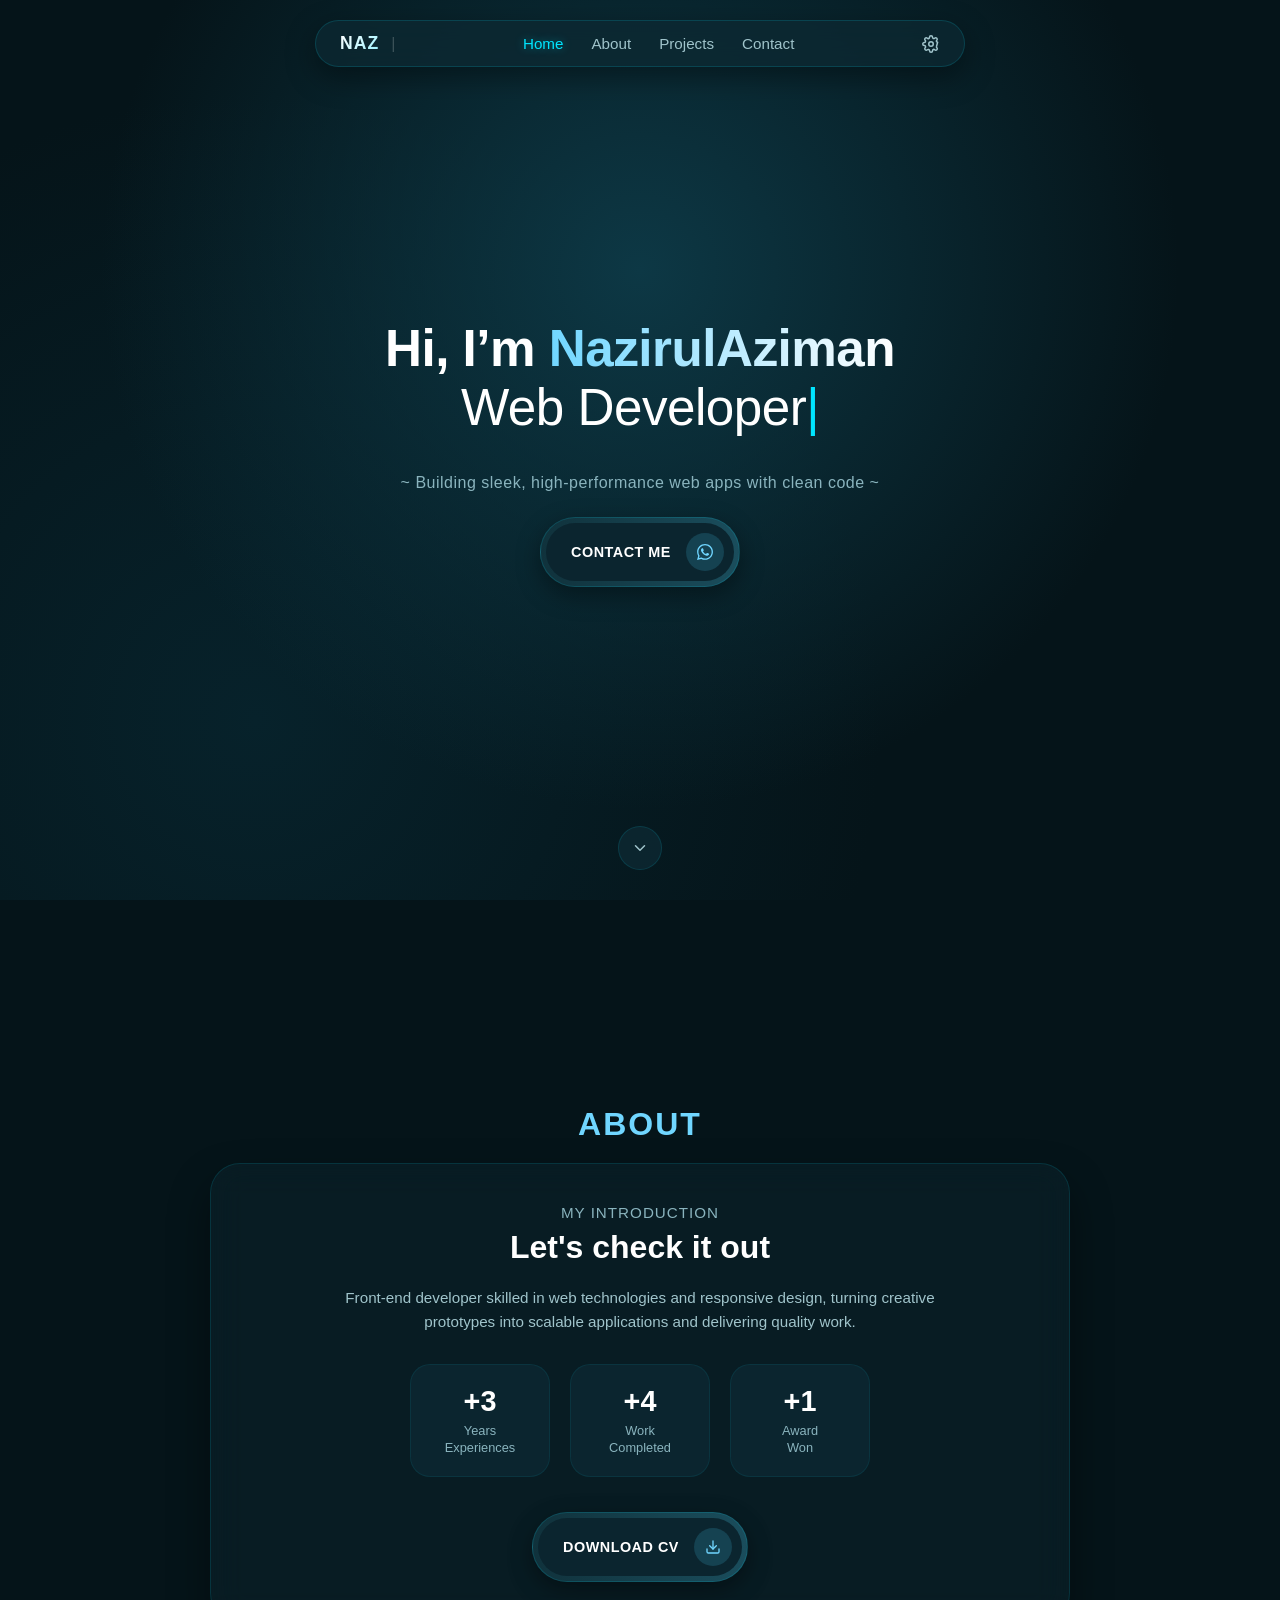
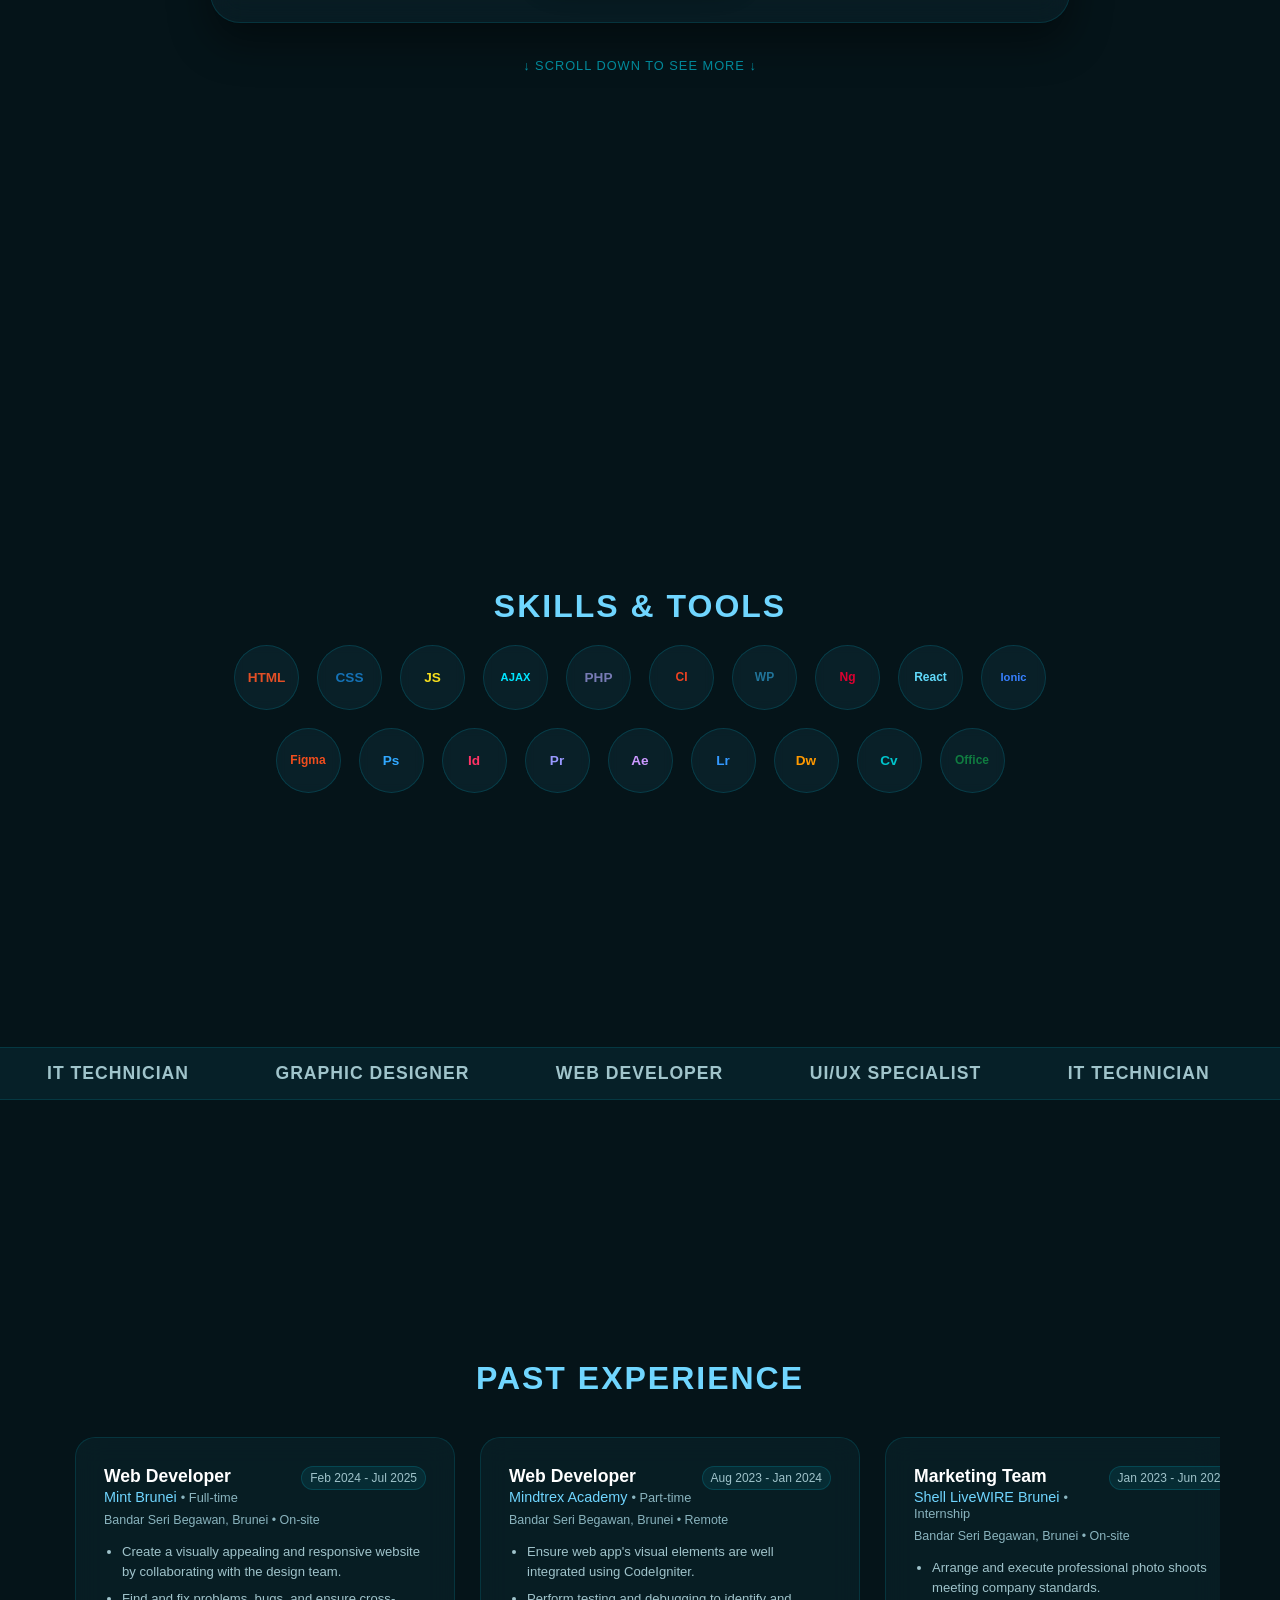
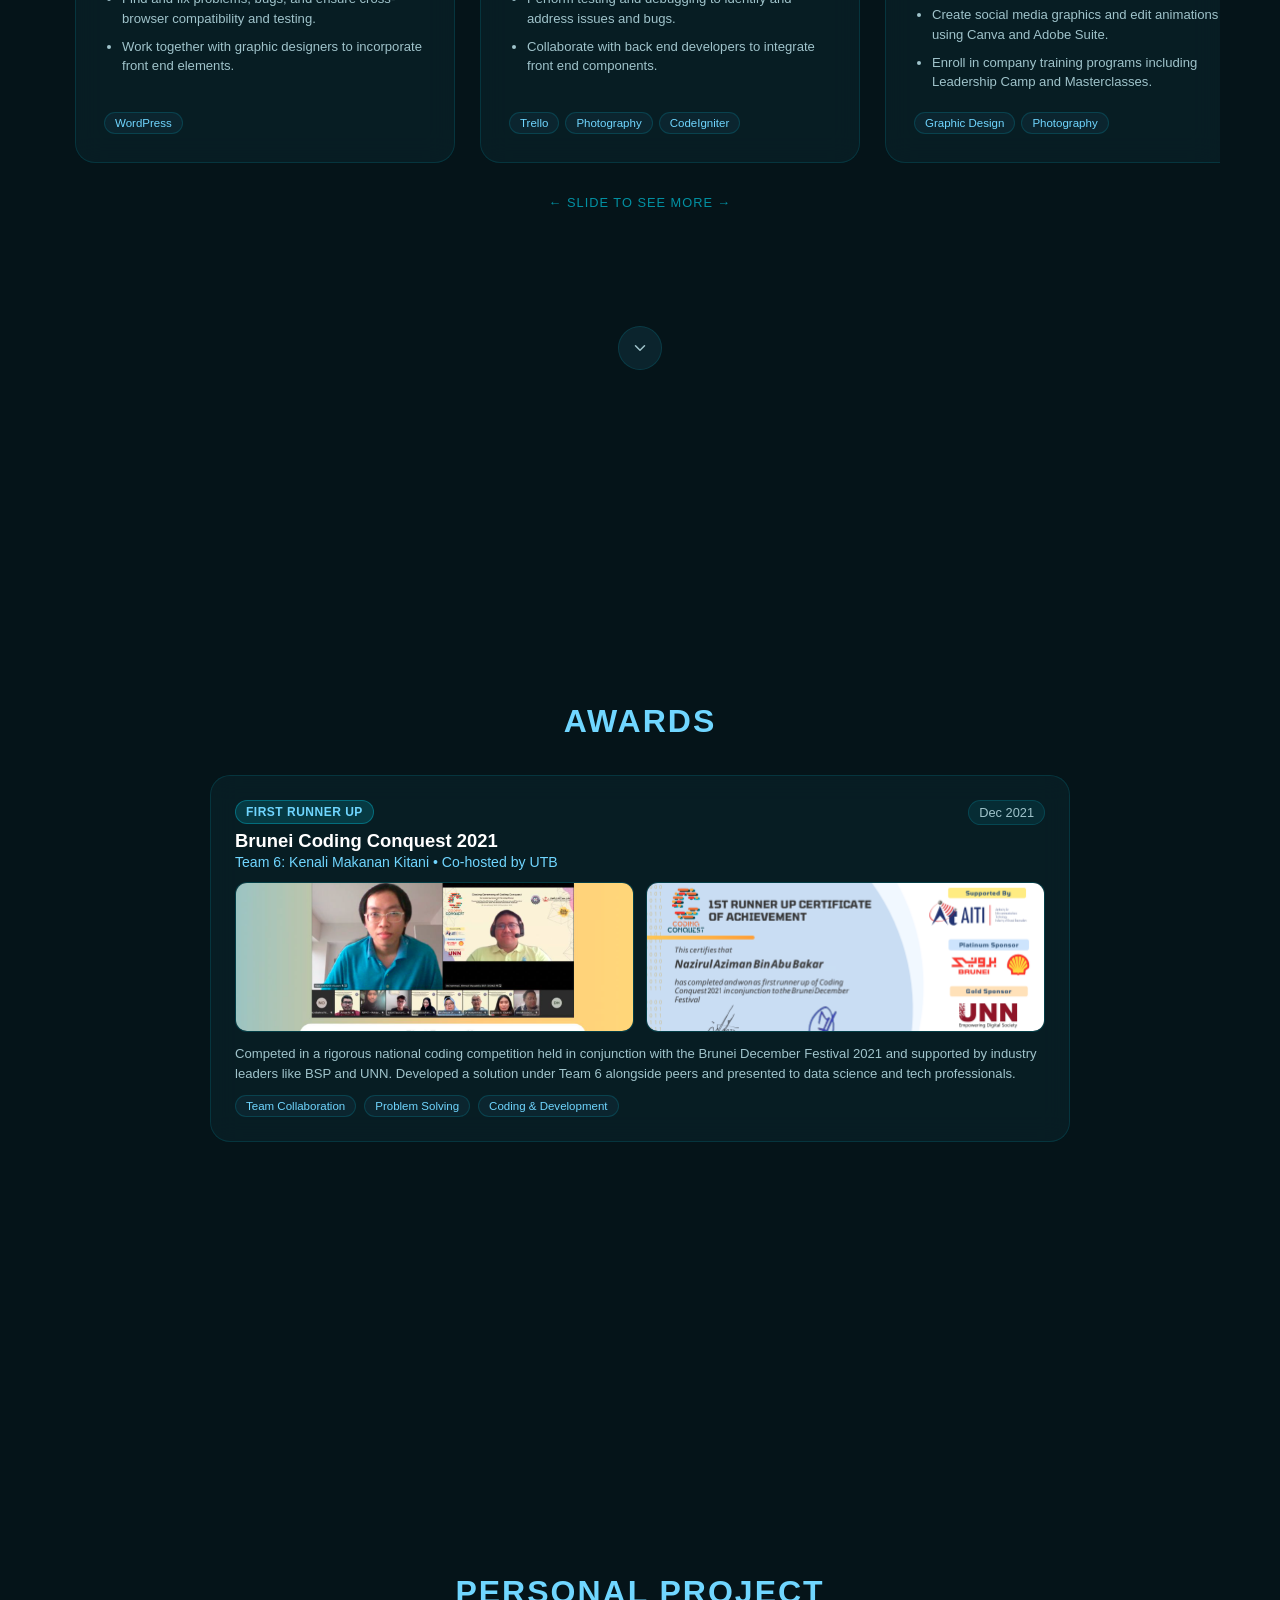
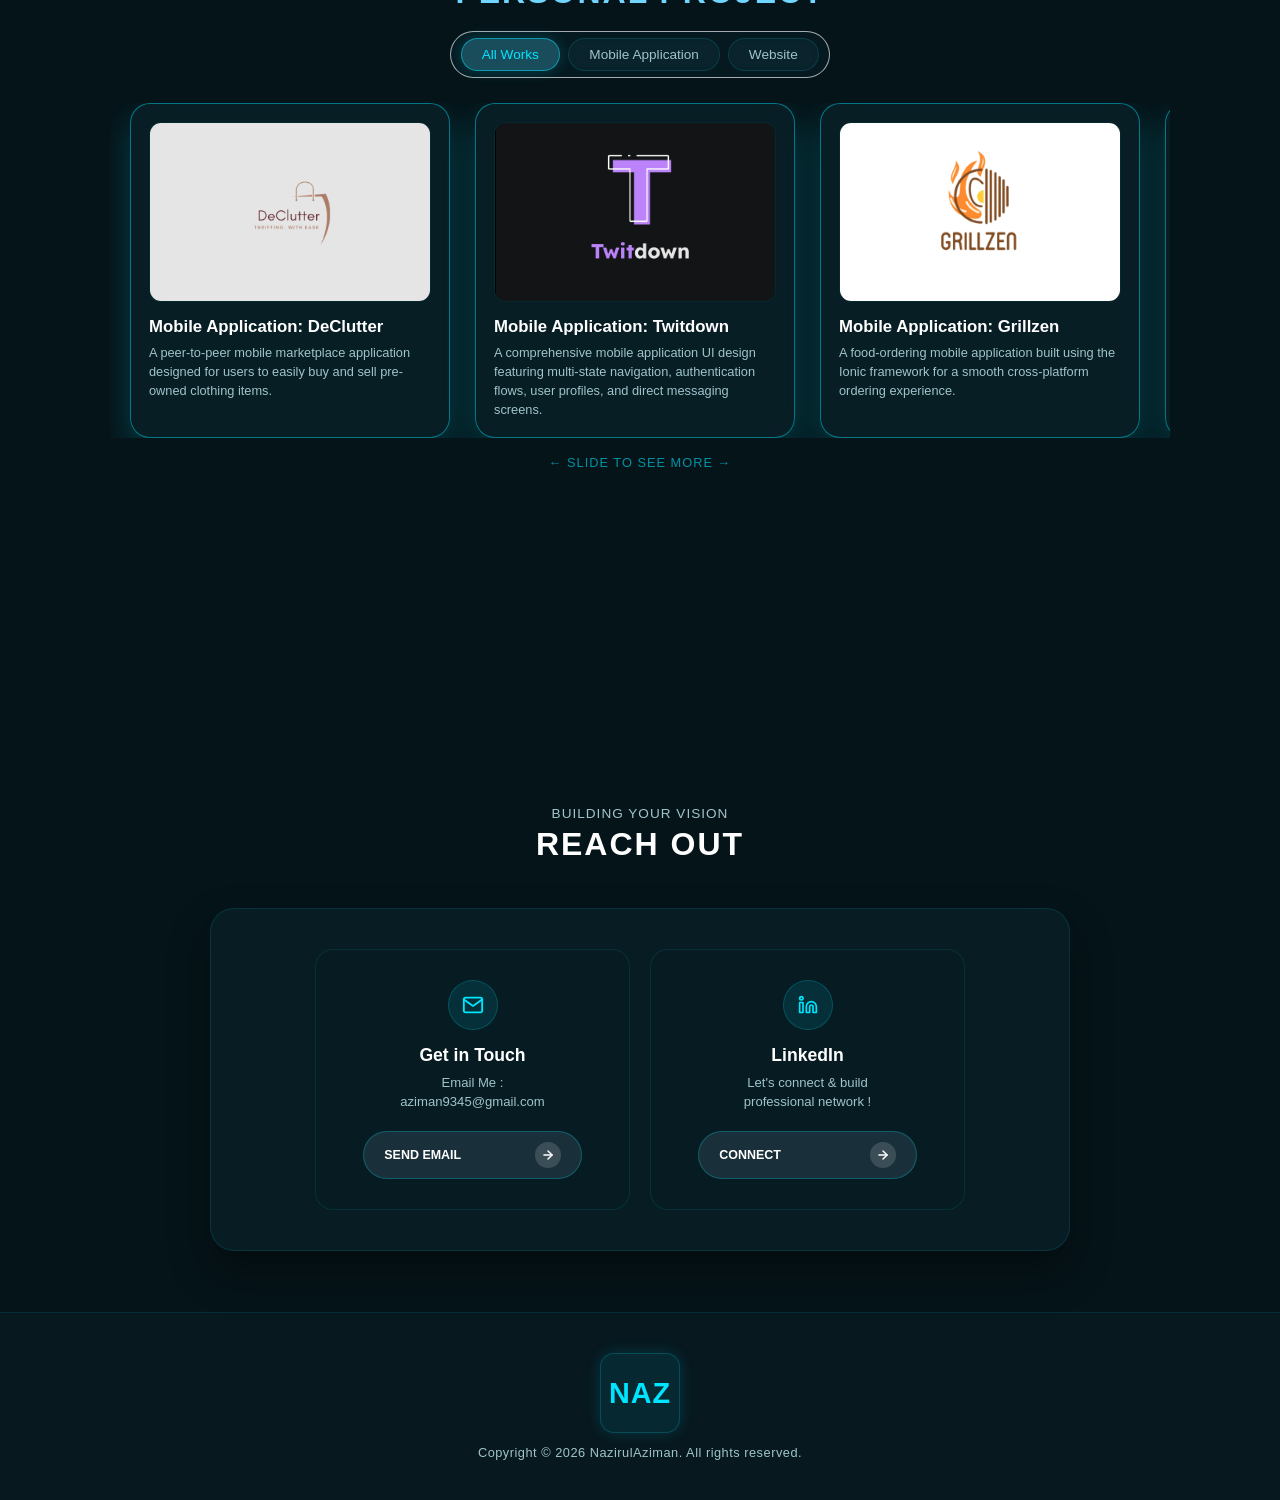
==== index.html @ 95e89c9f "update all" ====
<!DOCTYPE html>
<html lang="en">
<head>
    <meta charset="UTF-8">
    <meta name="viewport" content="width=device-width, initial-scale=1.0">
    <title>NazirulAziman - Web Portfolio</title>
    <link rel="icon" type="image/png" sizes="32x32" href="favicon.png">
    <!-- Your stylesheets -->
    <link rel="stylesheet" href="style.css">
    <!DOCTYPE html>
<html lang="en">
<head>
    <meta charset="UTF-8">
    <meta name="viewport" content="width=device-width, initial-scale=1.0">
    <title>NazirulAziman - Web Portfolio</title>
</head>
<body>
    <!-- SECTION 1: HERO SCREEN (100vh) -->
    <div class="section-container" id="home">
        <!-- Header / Navigation Bar -->
        <header>
            <nav class="navbar">
                <div class="logo-area">
                    <span class="logo">NAZ</span>
                    <span class="divider">|</span>
                </div>
                <ul class="nav-links">
                    <li><a href="#home" class="nav-link active-link">Home</a></li>
                    <li><a href="#about" class="nav-link">About</a></li>
                    <li><a href="#projects" class="nav-link">Projects</a></li>
                    <li><a href="#contact" class="nav-link">Contact</a></li>
                </ul>
                <button class="settings-icon" aria-label="Settings">
                    <svg width="18" height="18" viewBox="0 0 24 24" fill="none" stroke="currentColor" stroke-width="2" stroke-linecap="round" stroke-linejoin="round">
                        <circle cx="12" cy="12" r="3"></circle>
                        <path d="M19.4 15a1.65 1.65 0 0 0 .33 1.82l.06.06a2 2 0 0 1 0 2.83 2 2 0 0 1-2.83 0l-.06-.06a1.65 1.65 0 0 0-1.82-.33 1.65 1.65 0 0 0-1 1.51V21a2 2 0 0 1-2 2 2 2 0 0 1-2-2v-.09A1.65 1.65 0 0 0 9 19.4a1.65 1.65 0 0 0-1.82.33l-.06.06a2 2 0 0 1-2.83 0 2 2 0 0 1 0-2.83l.06-.06a1.65 1.65 0 0 0 .33-1.82 1.65 1.65 0 0 0-1.51-1H3a2 2 0 0 1-2-2 2 2 0 0 1 2-2h.09A1.65 1.65 0 0 0 4.6 9a1.65 1.65 0 0 0-.33-1.82l-.06-.06a2 2 0 0 1 0-2.83 2 2 0 0 1 2.83 0l.06.06a1.65 1.65 0 0 0 1.82.33H9a1.65 1.65 0 0 0 1-1.51V3a2 2 0 0 1 2-2 2 2 0 0 1 2 2v.09a1.65 1.65 0 0 0 1 1.51 1.65 1.65 0 0 0 1.82-.33l.06-.06a2 2 0 0 1 2.83 0 2 2 0 0 1 0 2.83l-.06.06a1.65 1.65 0 0 0-.33 1.82V9c.6 0 1.14.24 1.51.63z"></path>
                    </svg>
                </button>
            </nav>
        </header>

        <!-- Hero Content Section -->
        <main class="hero">
            <h1>Hi, I’m <span>NazirulAziman</span><br><span class="typewriter-text"></span><span class="cursor">|</span></h1>
            <p class="tagline">~ Building sleek, high-performance web apps with clean code ~</p>
            
            <div class="btn-container">
                <a href="https://wa.me/6737283110" target="_blank" class="contact-btn" style="text-decoration: none; display: inline-flex; align-items: center;">
                    CONTACT ME
                    <span class="icon-box" style="display: inline-flex; align-items: center; justify-content: center;">
                        <svg width="16" height="16" viewBox="0 0 24 24" fill="currentColor">
                            <path d="M.057 24l1.687-6.163c-1.041-1.804-1.588-3.849-1.587-5.946.003-6.556 5.338-11.891 11.893-11.891 3.181.001 6.167 1.24 8.413 3.488 2.245 2.248 3.481 5.236 3.48 8.414-.003 6.557-5.338 11.892-11.893 11.892-1.99-.001-3.951-.5-5.688-1.448l-6.305 1.654zm6.597-3.807c1.676.995 3.276 1.591 5.392 1.592 5.448 0 9.886-4.434 9.889-9.885.002-5.462-4.415-9.89-9.881-9.892-5.452 0-9.887 4.434-9.889 9.884-.001 2.225.651 3.891 1.746 5.634l-.999 3.648 3.742-.981zm11.387-5.464c-.074-.124-.272-.198-.57-.347-.297-.149-1.758-.868-2.031-.967-.272-.099-.47-.149-.669.149-.198.297-.768.967-.941 1.165-.173.198-.347.223-.644.074-.297-.149-1.255-.462-2.39-1.475-.883-.788-1.48-1.761-1.653-2.059-.173-.297-.018-.458.13-.606.134-.133.297-.347.446-.521.151-.172.2-.296.3-.495.099-.198.05-.372-.025-.521-.075-.148-.669-1.611-.916-2.206-.242-.579-.487-.501-.669-.51l-.57-.01c-.198 0-.52.074-.792.372s-1.04 1.016-1.04 2.479 1.065 2.876 1.213 3.074c.149.198 2.095 3.2 5.076 4.487.709.306 1.263.489 1.694.626.712.226 1.36.194 1.872.118.571-.085 1.758-.719 2.006-1.413.248-.695.248-1.29.173-1.414z"/>
                        </svg>
                    </span>
                </a>
            </div>
        </main>

        <!-- Scroll Down Indicator -->
        <div class="scroll-down">
            <button class="arrow-btn" id="scrollArrow" aria-label="Scroll down">
                <svg width="18" height="18" viewBox="0 0 24 24" fill="none" stroke="currentColor" stroke-width="2" stroke-linecap="round" stroke-linejoin="round">
                    <polyline points="6 9 12 15 18 9"></polyline>
                </svg>
            </button>
        </div>
    </div>

    <!-- SECTION 2: ABOUT SCREEN (100vh) -->
    <div class="section-container" id="about">
        <section class="about-section">
            <h2 class="section-title">About</h2>
            <div class="about-card">
                <p class="about-subtitle">My Introduction</p>
                <h3 class="about-heading">Let's check it out</h3>
                <p class="about-desc">
                    Front-end developer skilled in web technologies and responsive design, turning creative prototypes into scalable applications and delivering quality work.
                </p>

                <div class="stats-grid">
                    <div class="stat-box">
                        <div class="stat-number">+3</div>
                        <div class="stat-label">Years<br>Experiences</div>
                    </div>
                    <div class="stat-box">
                        <div class="stat-number">+4</div>
                        <div class="stat-label">Work<br>Completed</div>
                    </div>
                    <div class="stat-box">
                        <div class="stat-number">+1</div>
                        <div class="stat-label">Award<br>Won</div>
                    </div>
                </div>

                <div class="cv-btn-container">
                    <button class="cv-btn" id="downloadCvBtn">
                    DOWNLOAD CV
                        <span class="cv-icon-box">
                            <svg width="16" height="16" viewBox="0 0 24 24" fill="none" stroke="currentColor" stroke-width="2" stroke-linecap="round" stroke-linejoin="round">
                                <path d="M21 15v4a2 2 0 0 1-2 2H5a2 2 0 0 1-2-2v-4"></path>
                                <polyline points="7 10 12 15 17 10"></polyline>
                                <line x1="12" y1="15" x2="12" y2="3"></line>
                            </svg>
                        </span>
                    </button>
                </div>
            </div><br>

            <!-- scroll down Hint Indicator -->
            <div class="slide-hint">
                <span>&darr; Scroll down to see more &darr;</span>
            </div>
        </section>
    </div>

    <!-- SECTION 3: SKILLS & TOOLS SCREEN (100vh) -->
    <div class="section-container" id="skills">
        <section class="skills-section">
            <h2 class="section-title">Skills & Tools</h2>
            
            <div class="skills-grid">
                <!-- HTML5 -->
                <div class="skill-item" data-tooltip="HTML5">
                    <span class="tool-text" style="color: #E34F26;">HTML</span>
                </div>
                <!-- CSS3 -->
                <div class="skill-item" data-tooltip="CSS3">
                    <span class="tool-text" style="color: #1572B6;">CSS</span>
                </div>
                <!-- JavaScript -->
                <div class="skill-item" data-tooltip="JavaScript">
                    <span class="tool-text" style="color: #F7DF1E;">JS</span>
                </div>
                <!-- AJAX -->
                <div class="skill-item" data-tooltip="AJAX">
                    <span class="tool-text" style="color: #00e5ff; font-size: 0.7rem;">AJAX</span>
                </div>
                <!-- PHP -->
                <div class="skill-item" data-tooltip="PHP">
                    <span class="tool-text" style="color: #777BB4;">PHP</span>
                </div>
                <!-- CodeIgniter -->
                <div class="skill-item" data-tooltip="CodeIgniter">
                    <span class="tool-text" style="color: #EE4323; font-size: 0.75rem;">CI</span>
                </div>
                <!-- WordPress -->
                <div class="skill-item" data-tooltip="WordPress">
                    <span class="tool-text" style="color: #21759B; font-size: 0.75rem;">WP</span>
                </div>
                <!-- Angular JS -->
                <div class="skill-item" data-tooltip="Angular JS">
                    <span class="tool-text" style="color: #DD0031; font-size: 0.75rem;">Ng</span>
                </div>
                <!-- React Native -->
                <div class="skill-item" data-tooltip="React Native">
                    <span class="tool-text" style="color: #61DAFB; font-size: 0.75rem;">React</span>
                </div>
                <!-- Ionic -->
                <div class="skill-item" data-tooltip="Ionic">
                    <span class="tool-text" style="color: #3880ff; font-size: 0.7rem;">Ionic</span>
                </div>
                <!-- Figma -->
                <div class="skill-item" data-tooltip="Figma">
                    <span class="tool-text" style="color: #F24E1E; font-size: 0.75rem;">Figma</span>
                </div>
                
                <!-- Adobe Creative Suite & Design Tools -->
                <div class="skill-item" data-tooltip="Adobe Photoshop"><span class="tool-text" style="color: #31A8FF;">Ps</span></div>
                <div class="skill-item" data-tooltip="Adobe InDesign"><span class="tool-text" style="color: #FF3366;">Id</span></div>
                <div class="skill-item" data-tooltip="Adobe Premiere"><span class="tool-text" style="color: #9999FF;">Pr</span></div>
                <div class="skill-item" data-tooltip="Adobe After Effects"><span class="tool-text" style="color: #CC99FF;">Ae</span></div>
                <div class="skill-item" data-tooltip="Adobe Lightroom"><span class="tool-text" style="color: #3399FF;">Lr</span></div>
                <div class="skill-item" data-tooltip="Adobe Dreamweaver"><span class="tool-text" style="color: #FF9900;">Dw</span></div>
                <div class="skill-item" data-tooltip="Canva"><span class="tool-text" style="color: #00C4CC;">Cv</span></div>
                <div class="skill-item" data-tooltip="Microsoft Office"><span class="tool-text" style="color: #107C41; font-size: 0.75rem;">Office</span></div>
            </div>
        </section>

        <!-- Scrolling Ticker Bar at the Bottom -->
        <div class="ticker-container">
            <div class="ticker-track">
                <span class="ticker-item"><i class="fa-solid fa-sparkles"></i> IT Technician</span>
                <span class="ticker-item"><i class="fa-solid fa-sparkles"></i> Graphic Designer</span>
                <span class="ticker-item"><i class="fa-solid fa-sparkles"></i> Web Developer</span>
                <span class="ticker-item"><i class="fa-solid fa-sparkles"></i> UI/UX Specialist</span>
                <!-- Duplicate for infinite seamless scroll loop -->
                <span class="ticker-item"><i class="fa-solid fa-sparkles"></i> IT Technician</span>
                <span class="ticker-item"><i class="fa-solid fa-sparkles"></i> Graphic Designer</span>
                <span class="ticker-item"><i class="fa-solid fa-sparkles"></i> Web Developer</span>
                <span class="ticker-item"><i class="fa-solid fa-sparkles"></i> UI/UX Specialist</span>
            </div>
        </div>
    </div>

    <!-- SECTION 5: EXPERIENCE SCREEN (100vh) -->
    <div class="section-container" id="experience">
        <section class="experience-section">
            <h2 class="section-title">Past Experience</h2>
            <div class="experience-horizontal-container" id="expContainer">
                <div class="experience-track" id="expTrack">
                    
                    <!-- Experience Item 1 -->
                    <div class="exp-card">
                        <div class="exp-header">
                            <div>
                                <h3 class="exp-role">Web Developer</h3>
                                <p class="exp-company">Mint Brunei <span class="exp-type">• Full-time</span></p>
                            </div>
                            <span class="exp-date">Feb 2024 - Jul 2025</span>
                        </div>
                        <p class="exp-location">Bandar Seri Begawan, Brunei • On-site</p>
                        <ul class="exp-list">
                            <li>Create a visually appealing and responsive website by collaborating with the design team.</li>
                            <li>Find and fix problems, bugs, and ensure cross-browser compatibility and testing.</li>
                            <li>Work together with graphic designers to incorporate front end elements.</li>
                        </ul>
                        <div class="exp-skills">
                            <span class="skill-tag">WordPress</span>
                        </div>
                    </div>

                    <!-- Experience Item 2 -->
                    <div class="exp-card">
                        <div class="exp-header">
                            <div>
                                <h3 class="exp-role">Web Developer</h3>
                                <p class="exp-company">Mindtrex Academy <span class="exp-type">• Part-time</span></p>
                            </div>
                            <span class="exp-date">Aug 2023 - Jan 2024</span>
                        </div>
                        <p class="exp-location">Bandar Seri Begawan, Brunei • Remote</p>
                        <ul class="exp-list">
                            <li>Ensure web app's visual elements are well integrated using CodeIgniter.</li>
                            <li>Perform testing and debugging to identify and address issues and bugs.</li>
                            <li>Collaborate with back end developers to integrate front end components.</li>
                        </ul>
                        <div class="exp-skills">
                            <span class="skill-tag">Trello</span>
                            <span class="skill-tag">Photography</span>
                            <span class="skill-tag">CodeIgniter</span>
                        </div>
                    </div>

                    <!-- Experience Item 3 -->
                    <div class="exp-card">
                        <div class="exp-header">
                            <div>
                                <h3 class="exp-role">Marketing Team</h3>
                                <p class="exp-company">Shell LiveWIRE Brunei <span class="exp-type">• Internship</span></p>
                            </div>
                            <span class="exp-date">Jan 2023 - Jun 2023</span>
                        </div>
                        <p class="exp-location">Bandar Seri Begawan, Brunei • On-site</p>
                        <ul class="exp-list">
                            <li>Arrange and execute professional photo shoots meeting company standards.</li>
                            <li>Create social media graphics and edit animations using Canva and Adobe Suite.</li>
                            <li>Enroll in company training programs including Leadership Camp and Masterclasses.</li>
                        </ul>
                        <div class="exp-skills">
                            <span class="skill-tag">Graphic Design</span>
                            <span class="skill-tag">Photography</span>
                        </div>
                    </div>

                    <!-- Experience Item 4 -->
                    <div class="exp-card">
                        <div class="exp-header">
                            <div>
                                <h3 class="exp-role">IT Technician</h3>
                                <p class="exp-company">Wira Juta Sdn Bhd <span class="exp-type">• Full-time</span></p>
                            </div>
                            <span class="exp-date">Aug 2019 - Jul 2020</span>
                        </div>
                        <p class="exp-location">Bandar Seri Begawan, Brunei • On-site</p>
                        <ul class="exp-list">
                            <li>Perform nurse call installation, maintenance and upgrades on devices and servers.</li>
                            <li>Perform installation and maintenance of RFID devices and hardware troubleshooting.</li>
                        </ul>
                        <div class="exp-skills">
                            <span class="skill-tag">Technical Support</span>
                        </div>
                    </div>

                    <!-- Experience Item 5 -->
                    <div class="exp-card">
                        <div class="exp-header">
                            <div>
                                <h3 class="exp-role">IT Support Technician</h3>
                                <p class="exp-company">DXC Technology <span class="exp-type">• Internship</span></p>
                            </div>
                            <span class="exp-date">Jan 2019 - Apr 2019</span>
                        </div>
                        <p class="exp-location">Bandar Seri Begawan, Brunei</p>
                        <ul class="exp-list">
                            <li>Resolve hardware/software problems with desktops, laptops, and printers.</li>
                            <li>Troubleshoot operating systems and applications with colleagues.</li>
                            <li>Help with network hardware maintenance such as firewalls and switches.</li>
                        </ul>
                        <div class="exp-skills">
                            <span class="skill-tag">IT Networking</span>
                        </div>
                    </div>

                </div>
            </div>
            <!-- Slide Hint Indicator -->
            <div class="slide-hint">
                <span>&larr; Slide to see more &rarr;</span>
            </div>
        </section>
        
        <!-- Scroll Down Indicator -->
        <div class="scroll-down">
            <button class="arrow-btn" id="scrollArrow" aria-label="Scroll down">
                <svg width="18" height="18" viewBox="0 0 24 24" fill="none" stroke="currentColor" stroke-width="2" stroke-linecap="round" stroke-linejoin="round">
                    <polyline points="6 9 12 15 18 9"></polyline>
                </svg>
            </button>
        </div>
    </div>

    <!-- SECTION: AWARDS & ACHIEVEMENTS -->
    <div class="section-container" id="awards">
        <section class="awards-section">
            <h2 class="section-title" style="text-align: center;">Awards</h2>
            <div class="awards-grid">
                
                <!-- Award Card -->
                <div class="award-card">
                    <div class="award-header">
                        <div>
                            <span class="award-badge">First Runner Up</span>
                            <h3 class="award-title">Brunei Coding Conquest 2021</h3>
                            <p class="award-org">Team 6: Kenali Makanan Kitani • Co-hosted by UTB</p>
                        </div>
                        <span class="award-date">Dec 2021</span>
                    </div>

                    <!-- Award Proof Images Container -->
                    <div class="award-images-grid">
                        <!-- Image 1 -->
                        <div class="award-image-container modal-trigger">
                            <img src="award_sc.png" alt="Winner Announcement" class="award-img">
                            <div class="img-overlay-hint"><i class="fas fa-expand"></i> Winner Photo</div>
                        </div>
                        <!-- Image 2 (Change 'certificate.png' to your actual certificate filename) -->
                        <div class="award-image-container modal-trigger">
                            <img src="completion.png" alt="Award Certificate" class="award-img">
                            <div class="img-overlay-hint"><i class="fas fa-expand"></i> Certificate</div>
                        </div>
                    </div>

                    <p class="award-description">
                        Competed in a rigorous national coding competition held in conjunction with the Brunei December Festival 2021 and supported by industry leaders like BSP and UNN. Developed a solution under Team 6 alongside peers and presented to data science and tech professionals.
                    </p>
                    <div class="award-footer">
                        <span class="skill-tag">Team Collaboration</span>
                        <span class="skill-tag">Problem Solving</span>
                        <span class="skill-tag">Coding & Development</span>
                    </div>
                </div>

            </div>
        </section>

        <!-- FULL-SCREEN IMAGE MODAL LIGHTBOX -->
        <div id="imageModal" class="modal-backdrop">
            <span class="modal-close" id="closeModalBtn">&times;</span>
            <img class="modal-content" id="expandedImg" alt="Full Size Award Proof">
        </div>
    </div>

    <!-- SECTION: PERSONAL PROJECT SCREEN -->
    <div class="section-container" id="projects">
        <section class="projects-section">
            <h2 class="section-title">Personal Project</h2>
            
            <!-- Category Filter Pills -->
            <div class="project-filters">
                <button class="filter-btn active" data-filter="all">All Works</button>
                <button class="filter-btn" data-filter="app">Mobile Application</button>
                <button class="filter-btn" data-filter="web">Website</button>
            </div>

            <!-- Projects Carousel / Grid Container -->
            <div class="projects-carousel-container" id="projectsContainer">
                <div class="projects-track">
                    
                    <!-- Project Card: DeClutter -->
                    <div class="project-card active-project" 
                        data-category="app" 
                        data-images="/project/declutter1.png, /project/declutter2.png, /project/declutter3.png, /project/declutter4.png" 
                        data-details="Developed a peer-to-peer mobile marketplace platform dedicated to pre-owned fashion, empowering users to seamlessly buy and sell second-hand clothes. Handled end-to-end design and architecture—including user flow mapping, UI/UX wireframing in Figma, item listing flows, category filters, and secure user profiles—all optimized with accessible typography and clean dark-mode contrast.">
                        <div class="project-img-box">
                            <img src="/project/declutter0.png" alt="DeClutter Mobile Marketplace App" class="project-img">
                        </div>
                        <div class="project-info">
                            <h3>Mobile Application: DeClutter</h3>
                            <p>A peer-to-peer mobile marketplace application designed for users to easily buy and sell pre-owned clothing items.</p>
                        </div>
                    </div>

                    <!-- Project Card: Twitdown -->
                    <div class="project-card active-project" 
                        data-category="app" 
                        data-images="/project/twitdown.png, /project/twitdown1.png" 
                        data-details="Designed a comprehensive mobile application UI/UX architecture from the ground up. Handled rigorous user flow mapping and wireframing in Figma covering multiple interactive states—including authentication (login/signup), home feeds, interactive menus, user profiles, editing states, and direct messaging screens. Styled with accessible typography and a clean, immersive dark-mode aesthetic.">
                        <div class="project-img-box">
                            <img src="/project/twitdown1.png" alt="Twitdown Mobile App UI" class="project-img">
                        </div>
                        <div class="project-info">
                            <h3>Mobile Application: Twitdown</h3>
                            <p>A comprehensive mobile application UI design featuring multi-state navigation, authentication flows, user profiles, and direct messaging screens.</p>
                        </div>
                    </div>

                    <!-- Project Card: Grillzen -->
                    <div class="project-card active-project" 
                        data-category="app" 
                        data-images="/project/grillzen.png, /project/grillzen1.png" 
                        data-details="Built my very first mobile application using the Ionic framework, centered around a seamless food-ordering theme. Handled end-to-end development, including user interface design, food catalog browsing, cart management flows, and responsive mobile component integration.">
                        <div class="project-img-box">
                            <img src="/project/grillzen0.png" alt="Grillzen Food Ordering App" class="project-img">
                        </div>
                        <div class="project-info">
                            <h3>Mobile Application: Grillzen</h3>
                            <p>A food-ordering mobile application built using the Ionic framework for a smooth cross-platform ordering experience.</p>
                        </div>
                    </div>

                    <!-- Project Card: Islamic Mind -->
                    <div class="project-card active-project" 
                        data-category="web" 
                        data-images="/project/im1.png, /project/im2.png, /project/im3.png, /project/im4.png" 
                        data-details="Developed during my time at MindTrex Academy in collaboration with an overseas programmer from Indonesia via Google Meet and Zoom video conferences. Built as an educational web application tailored for children to explore interactive learning content. Handled system architecture, UI implementation, and cross-border code integration.">
                        <div class="project-img-box">
                            <img src="/project/im.png" alt="Islamic Mind Web Application" class="project-img">
                        </div>
                        <div class="project-info">
                            <h3>Web Application: Islamic Mind</h3>
                            <p>An interactive educational web application designed for children, built through cross-border team collaboration.</p>
                        </div>
                    </div>

                </div>
            </div>

            <!-- Slide Hint Indicator -->
            <div class="slide-hint">
                <span>&larr; Slide to see more &rarr;</span>
            </div>
        </section>
    </div>

        <!-- PROJECT MODAL POPUP -->
    <div class="project-modal" id="projectModal">
        <div class="modal-content">
            <!-- Close Button -->
            <button class="modal-close" id="modalClose">&times;</button>
            
            <!-- Modal Body Content -->
            <div class="modal-body">
                <h3 id="modalTitle">Project Title</h3>
                <p id="modalCategory" class="modal-category">Category</p>
                
                <div class="modal-img-container">
                    <img id="modalImg" src="" alt="Project Full View" style="width: 100%; height: 100%; object-fit: cover; border-radius: 10px;">
                </div>
                
                <p id="modalDesc">Detailed description of the project goes here...</p>
                
                <!-- Extra Details Section (How it was handled / Tech handled) -->
                <div class="modal-extra-details">
                    <h4 style="font-size: 0.9rem; color: #00e5ff; margin-bottom: 6px; font-weight: 600;">Project Execution & Handling:</h4>
                    <p id="modalDetails" style="font-size: 0.82rem; color: #8cb1b9; line-height: 1.4;"></p>
                </div>
            </div> <br>

            <!-- Navigation Buttons inside Modal -->
            <div class="modal-nav">
                <button class="modal-nav-btn" id="modalPrev">
                    <svg width="18" height="18" viewBox="0 0 24 24" fill="none" stroke="currentColor" stroke-width="2" stroke-linecap="round" stroke-linejoin="round"><polyline points="15 18 9 12 15 6"></polyline></svg>
                    Previous
                </button>
                <button class="modal-nav-btn" id="modalNext">
                    Next
                    <svg width="18" height="18" viewBox="0 0 24 24" fill="none" stroke="currentColor" stroke-width="2" stroke-linecap="round" stroke-linejoin="round"><polyline points="9 18 15 12 9 6"></polyline></svg>
                </button>
            </div>
        </div>
    </div>

    <!-- SECTION: CONTACT -->
    <div class="section-container" id="contact">
        <section class="contact-section">
            <p class="contact-subtitle">BUILDING YOUR VISION</p>
            <h2 class="section-title" style="font-size: 2rem; font-weight: 700; color: #ffffff; margin-bottom: 30px;">Reach out</h2>
            
            <div class="contact-card-wrapper">
                <!-- 2-Column Grid inside the Glass Box -->
                <div class="contact-grid two-items">
                    
                    <!-- Card 1: Get in Touch (Email) -->
                    <div class="contact-box">
                        <div class="contact-icon">
                            <!-- Envelope SVG Icon -->
                            <svg width="22" height="22" viewBox="0 0 24 24" fill="none" stroke="#00e5ff" stroke-width="2" stroke-linecap="round" stroke-linejoin="round">
                                <path d="M4 4h16c1.1 0 2 .9 2 2v12c0 1.1-.9 2-2 2H4c-1.1 0-2-.9-2-2V6c0-1.1.9-2 2-2z"></path>
                                <polyline points="22,6 12,13 2,6"></polyline>
                            </svg>
                        </div>
                        <h4>Get in Touch</h4>
                        <p class="contact-desc">Email Me :<br>aziman9345@gmail.com</p>
                        <a href="mailto:aziman9345@gmail.com" class="contact-action-btn">
                            <span>SEND EMAIL</span>
                            <div class="btn-arrow-icon">
                                <svg width="14" height="14" viewBox="0 0 24 24" fill="none" stroke="currentColor" stroke-width="2.5" stroke-linecap="round" stroke-linejoin="round">
                                    <line x1="5" y1="12" x2="19" y2="12"></line>
                                    <polyline points="12 5 19 12 12 19"></polyline>
                                </svg>
                            </div>
                        </a>
                    </div>

                    <!-- Card 2: LinkedIn -->
                    <div class="contact-box">
                        <div class="contact-icon">
                            <!-- LinkedIn SVG Icon -->
                            <svg width="20" height="20" viewBox="0 0 24 24" fill="none" stroke="#00e5ff" stroke-width="2" stroke-linecap="round" stroke-linejoin="round">
                                <path d="M16 8a6 6 0 0 1 6 6v7h-4v-7a2 2 0 0 0-2-2 2 2 0 0 0-2 2v7h-4v-7a6 6 0 0 1 6-6z"></path>
                                <rect x="2" y="9" width="4" height="12"></rect>
                                <circle cx="4" cy="4" r="2"></circle>
                            </svg>
                        </div>
                        <h4>LinkedIn</h4>
                        <p class="contact-desc">Let's connect & build<br>professional network !</p>
                        <a href="https://www.linkedin.com" target="_blank" class="contact-action-btn">
                            <span>CONNECT</span>
                            <div class="btn-arrow-icon">
                                <svg width="14" height="14" viewBox="0 0 24 24" fill="none" stroke="currentColor" stroke-width="2.5" stroke-linecap="round" stroke-linejoin="round">
                                    <line x1="5" y1="12" x2="19" y2="12"></line>
                                    <polyline points="12 5 19 12 12 19"></polyline>
                                </svg>
                            </div>
                        </a>
                    </div>

                </div>
            </div>
        </section>
        <!-- FOOTER SECTION -->
    <footer class="site-footer">
        <div class="footer-content">
            <div class="footer-logo">NAZ</div>
            <p class="copyright-text">Copyright &copy; 2026 NazirulAziman. All rights reserved.</p>
        </div>
    </footer>
    </div>
</body>
<script src="script.js">
    
</script>
</html>
---- style.css ----
* {
            margin: 0;
            padding: 0;
            box-sizing: border-box;
            font-family: 'Segoe UI', Tahoma, Geneva, Verdana, sans-serif;
        }

        html {
            scroll-behavior: smooth;
        }

        body {
            /* Cyan/Teal glowing theme */
            background-color: #051419;
            background-image: 
                radial-gradient(circle at 50% 30%, #0d3845 0%, transparent 60%),
                radial-gradient(circle at 20% 80%, #07222b 0%, transparent 50%);
            background-attachment: fixed;
            color: #ffffff;
            overflow-x: hidden;
            /* Mandatory scroll snap locks each section to full screen */
            scroll-snap-type: y mandatory;
            overflow-y: scroll;
            height: 100vh;
        }

        /* Full Screen Section Wrapper */
        .section-container {
            width: 100vw;
            height: 100vh;
            scroll-snap-align: start;
            scroll-snap-stop: always;
            display: flex;
            flex-direction: column;
            justify-content: center; /* Centers content nicely under the fixed nav */
            align-items: center;
            position: relative;
            padding-top: 80px; /* Prevents content from hiding under the fixed header */
        }

        /* Fixed Navbar Styling */
        header {
            position: fixed;
            top: 0;
            left: 0;
            width: 100%;
            display: flex;
            justify-content: center;
            padding: 20px 20px;
            z-index: 1000; /* Keeps it above all sections and cards */
            pointer-events: none; /* Allows clicks through the empty padding space */
        }

        .navbar {
            pointer-events: auto; /* Re-enables clicking specifically on the nav pill */
            display: flex;
            align-items: center;
            justify-content: space-between;
            background: rgba(13, 40, 50, 0.75);
            backdrop-filter: blur(12px);
            border: 1px solid rgba(0, 229, 255, 0.15);
            border-radius: 40px;
            padding: 12px 24px;
            width: 650px;
            max-width: 90%;
            box-shadow: 0 10px 30px rgba(0, 0, 0, 0.4);
            animation: fadeInDown 0.8s ease-out;
        }

        .logo-area {
            display: flex;
            align-items: center;
            gap: 12px;
        }

        .logo {
            font-weight: bold;
            font-size: 1.1rem;
            letter-spacing: 1px;
            background: linear-gradient(135deg, #fff, #99f2ff);
            -webkit-background-clip: text;
            -webkit-text-fill-color: transparent;
        }

        .divider {
            color: rgba(255, 255, 255, 0.2);
            font-weight: 300;
        }

        .nav-links {
            display: flex;
            list-style: none;
            gap: 28px;
        }

        /* Active Navbar Link Styling */
        .nav-links a.active-link {
            color: #00e5ff;
            text-shadow: 0 0 10px rgba(0, 229, 255, 0.4);
        }

        .nav-links a {
            text-decoration: none;
            color: #a0c4cb;
            font-size: 0.95rem;
            transition: color 0.3s ease;
        }

        .nav-links a:hover, .nav-links a.active {
            color: #00e5ff;
        }

        .settings-icon {
            background: none;
            border: none;
            cursor: pointer;
            color: #a0c4cb;
            display: flex;
            align-items: center;
            transition: transform 0.3s ease;
        }

        .settings-icon:hover {
            transform: rotate(90deg);
            color: #00e5ff;
        }

        /* Hero Section */
        .hero {
            text-align: center;
            padding: 0 20px;
            margin-top: auto;
            margin-bottom: auto;
            animation: fadeInUp 1s ease-out;
        }

        .hero h1 {
            font-size: 3.2rem;
            font-weight: 600;
            margin-bottom: 15px;
            letter-spacing: -0.5px;
            min-height: 140px;
        }

        .typewriter-text {
            color: #ffffff;
            font-weight: 500;
        }

        .cursor {
            color: #00e5ff;
            font-weight: 300;
            animation: blink 0.7s infinite;
        }

        .hero h1 span:first-child {
            display: inline-block;
            background: linear-gradient(90deg, #70d6ff 0%, #ffffff 50%, #70d6ff 100%);
            background-size: 200% auto;
            -webkit-background-clip: text;
            -webkit-text-fill-color: transparent;
            animation: shine 4s linear infinite, glowPulse 3s ease-in-out infinite alternate;
            transition: transform 0.3s cubic-bezier(0.175, 0.885, 0.32, 1.275);
            cursor: pointer;
        }

        .hero h1 span:first-child:hover {
            transform: scale(1.08);
            animation: shine 1.5s linear infinite, glowHoverPulse 1s ease-in-out infinite alternate;
        }

        .tagline {
            color: #8ab4be;
            font-size: 1rem;
            margin-top: 15px;
            letter-spacing: 0.5px;
        }

        /* Contact Button Styling */
        .btn-container {
            display: inline-block;
            background: linear-gradient(90deg, #10323c, #1a4d5c);
            border-radius: 40px;
            padding: 5px;
            box-shadow: 0 8px 25px rgba(0, 0, 0, 0.4);
            border: 1px solid rgba(0, 229, 255, 0.15);
            transition: transform 0.3s ease, box-shadow 0.3s ease;
            margin-top: 25px;
        }

        .btn-container:hover {
            transform: translateY(-3px);
            box-shadow: 0 12px 30px rgba(0, 229, 255, 0.25);
        }

        .btn-arrow-icon {
            background: rgba(255, 255, 255, 0.15);
            width: 26px;
            height: 26px;
            border-radius: 50%;
            display: flex;
            align-items: center;
            justify-content: center;
            transition: background 0.3s ease;
            color: #ffffff;
        }

        .contact-action-btn:hover .btn-arrow-icon {
            background: rgba(0, 229, 255, 0.3);
            color: #ffffff;
        }

        .contact-btn {
            display: flex;
            align-items: center;
            gap: 15px;
            background: #0b252f;
            border: none;
            border-radius: 35px;
            padding: 10px 10px 10px 25px;
            color: #ffffff;
            font-size: 0.9rem;
            font-weight: 600;
            cursor: pointer;
            letter-spacing: 0.5px;
        }

        .icon-box {
            background: #154251;
            width: 38px;
            height: 38px;
            border-radius: 50%;
            display: flex;
            align-items: center;
            justify-content: center;
            color: #70d6ff;
            transition: background 0.3s ease;
        }

        .contact-btn:hover .icon-box {
            background: #1c566a;
        }

        /* Down Arrow Section */
        .scroll-down {
            margin-bottom: 30px;
            animation: bounce 2s infinite;
        }

        .arrow-btn {
            background: rgba(13, 40, 50, 0.8);
            border: 1px solid rgba(0, 229, 255, 0.12);
            width: 44px;
            height: 44px;
            border-radius: 50%;
            display: flex;
            align-items: center;
            justify-content: center;
            color: #a0c4cb;
            cursor: pointer;
            transition: background 0.3s ease, color 0.3s ease;
        }

        .arrow-btn:hover {
            background: #1a4d5c;
            color: #00e5ff;
        }

        /* About Section Styling */
        .about-section {
            width: 100%;
            max-width: 900px;
            margin: auto;
            padding: 0 20px;
            text-align: center;
        }

        .section-title {
            font-size: 2rem;
            font-weight: 700;
            letter-spacing: 2px;
            color: #70d6ff;
            margin-bottom: 20px;
            text-transform: uppercase;
        }

        .about-card {
            background: rgba(13, 40, 50, 0.4);
            backdrop-filter: blur(16px);
            border: 1px solid rgba(0, 229, 255, 0.12);
            border-radius: 30px;
            padding: 40px 30px;
            box-shadow: 0 20px 40px rgba(0, 0, 0, 0.4);
        }

        .about-subtitle {
            font-size: 0.95rem;
            color: #8ab4be;
            letter-spacing: 1px;
            text-transform: uppercase;
            margin-bottom: 8px;
        }

        .about-heading {
            font-size: 2rem;
            font-weight: 600;
            color: #ffffff;
            margin-bottom: 20px;
        }

        .about-desc {
            font-size: 0.95rem;
            color: #a0c4cb;
            line-height: 1.6;
            max-width: 600px;
            margin: 0 auto 30px auto;
        }

        /* Stats Grid */
        .stats-grid {
            display: flex;
            justify-content: center;
            gap: 20px;
            margin-bottom: 35px;
            flex-wrap: wrap;
        }

        .stat-box {
            background: #0b252f;
            border: 1px solid rgba(0, 229, 255, 0.08);
            border-radius: 20px;
            padding: 20px 25px;
            min-width: 140px;
            transition: transform 0.3s ease, border-color 0.3s ease;
        }

        .stat-box:hover {
            transform: translateY(-5px);
            border-color: rgba(0, 229, 255, 0.3);
        }

        .stat-number {
            font-size: 1.8rem;
            font-weight: 700;
            color: #ffffff;
            margin-bottom: 5px;
        }

        .stat-label {
            font-size: 0.8rem;
            color: #8ab4be;
            line-height: 1.3;
        }

        /* Download CV Button */
        .cv-btn-container {
            display: inline-block;
            background: linear-gradient(90deg, #10323c, #1a4d5c);
            border-radius: 40px;
            padding: 5px;
            box-shadow: 0 8px 25px rgba(0, 0, 0, 0.4);
            border: 1px solid rgba(0, 229, 255, 0.15);
            transition: transform 0.3s ease, box-shadow 0.3s ease;
        }

        .cv-btn-container:hover {
            transform: translateY(-3px);
            box-shadow: 0 12px 30px rgba(0, 229, 255, 0.25);
        }

        .cv-btn {
            display: flex;
            align-items: center;
            gap: 15px;
            background: #0b252f;
            border: none;
            border-radius: 35px;
            padding: 10px 10px 10px 25px;
            color: #ffffff;
            font-size: 0.9rem;
            font-weight: 600;
            cursor: pointer;
            letter-spacing: 0.5px;
        }

        .cv-icon-box {
            background: #154251;
            width: 38px;
            height: 38px;
            border-radius: 50%;
            display: flex;
            align-items: center;
            justify-content: center;
            color: #70d6ff;
            transition: background 0.3s ease;
        }

        .cv-btn:hover .cv-icon-box {
            background: #1c566a;
        }

        /* SKILLS SECTION STYLING */
        .skills-section {
            width: 100%;
            max-width: 1000px;
            margin: auto;
            padding: 0 20px;
            text-align: center;
            display: flex;
            flex-direction: column;
            justify-content: center;
            height: 100vh;
        }

        .skills-grid {
            display: flex;
            flex-wrap: wrap;
            justify-content: center;
            gap: 18px;
            max-width: 850px;
            margin: 0 auto;
        }

        .skill-item {
            position: relative;
            width: 65px;
            height: 65px;
            background: rgba(13, 40, 50, 0.6);
            border: 1px solid rgba(0, 229, 255, 0.15);
            border-radius: 50%;
            display: flex;
            align-items: center;
            justify-content: center;
            font-size: 24px;
            cursor: pointer;
            transition: all 0.3s ease;
            backdrop-filter: blur(5px);
        }

        .skill-item:hover {
            transform: translateY(-6px);
            background: rgba(26, 77, 92, 0.8);
            border-color: rgba(0, 229, 255, 0.5);
            box-shadow: 0 8px 20px rgba(0, 229, 255, 0.3);
        }

        /* Tooltip Style */
        .skill-item::after {
            content: attr(data-tooltip);
            position: absolute;
            bottom: -32px;
            left: 50%;
            transform: translateX(-50%) translateY(5px);
            background: #0b252f;
            color: #70d6ff;
            padding: 4px 8px;
            font-size: 11px;
            border-radius: 4px;
            white-space: nowrap;
            opacity: 0;
            visibility: hidden;
            transition: all 0.2s ease;
            border: 1px solid rgba(0, 229, 255, 0.2);
            z-index: 5;
        }

        .skill-item:hover::after {
            opacity: 1;
            visibility: visible;
            transform: translateX(-50%) translateY(0);
        }

        .tool-text {
            font-size: 0.85rem;
            font-weight: bold;
        }

        /* Scrolling Ticker Animation Bar */
        .ticker-container {
            width: 100vw;
            background: rgba(7, 34, 43, 0.9);
            border-top: 1px solid rgba(0, 229, 255, 0.12);
            border-bottom: 1px solid rgba(0, 229, 255, 0.12);
            padding: 15px 0;
            overflow: hidden;
            white-space: nowrap;
            position: absolute;
            bottom: 0;
            left: 0;
        }

        .ticker-track {
            display: inline-block;
            animation: scrollTicker 25s linear infinite;
        }

        .ticker-item {
            font-size: 1.1rem;
            font-weight: 600;
            color: #a0c4cb;
            margin: 0 35px;
            text-transform: uppercase;
            letter-spacing: 1px;
        }

        .ticker-item i {
            color: #00e5ff;
            margin-right: 12px;
            font-size: 0.8rem;
        }

        /* EXPERIENCE SECTION STYLING */
        .experience-section {
            width: 100%;
            max-width: 1200px;
            margin: auto;
            padding: 85px 20px 20px 20px;
            text-align: center;
            display: flex;
            flex-direction: column;
            justify-content: center;
            height: 100vh;
        }

        .experience-horizontal-container {
            width: 100%;
            overflow-x: auto;
            padding: 10px 5px 15px 5px;
            margin-top: 10px;
            cursor: grab;
            user-select: none;
            scrollbar-width: none;
            -ms-overflow-style: none;
            scroll-behavior: auto; /* Handled smoothly via JS */
        }

        .experience-horizontal-container::-webkit-scrollbar {
            display: none;
        }

        .experience-horizontal-container:active {
            cursor: grabbing;
        }

        .experience-track {
            display: flex;
            gap: 25px;
            width: max-content;
            padding-left: 10px;
            padding-right: 10px;
        }

        .exp-card {
            background: rgba(13, 40, 50, 0.45);
            backdrop-filter: blur(14px);
            border: 1px solid rgba(0, 229, 255, 0.12);
            border-radius: 20px;
            padding: 28px;
            width: 380px;
            text-align: left;
            flex-shrink: 0;
            transition: transform 0.3s ease, border-color 0.3s ease, box-shadow 0.3s ease;
            display: flex;
            flex-direction: column;
            justify-content: space-between;
        }

        .exp-card:hover {
            border-color: rgba(0, 229, 255, 0.4);
            transform: translateY(-5px);
            box-shadow: 0 10px 30px rgba(0, 229, 255, 0.15);
        }

        .exp-header {
            display: flex;
            justify-content: space-between;
            align-items: flex-start;
            gap: 10px;
            margin-bottom: 8px;
        }

        .exp-role {
            font-size: 1.1rem;
            font-weight: 700;
            color: #ffffff;
        }

        .exp-company {
            font-size: 0.9rem;
            color: #70d6ff;
            font-weight: 500;
            margin-top: 2px;
        }

        .exp-type {
            color: #8ab4be;
            font-size: 0.8rem;
            font-weight: 400;
        }

        .exp-date {
            font-size: 0.75rem;
            color: #a0c4cb;
            background: rgba(0, 229, 255, 0.08);
            padding: 4px 8px;
            border-radius: 20px;
            border: 1px solid rgba(0, 229, 255, 0.15);
            white-space: nowrap;
        }

        .exp-location {
            font-size: 0.78rem;
            color: #8ab4be;
            margin-bottom: 15px;
        }

        .exp-list {
            list-style-type: disc;
            padding-left: 18px;
            color: #a0c4cb;
            font-size: 0.82rem;
            line-height: 1.5;
            display: flex;
            flex-direction: column;
            gap: 8px;
            flex-grow: 1;
        }

        .exp-skills {
            display: flex;
            flex-wrap: wrap;
            gap: 6px;
            margin-top: 20px;
        }

        .skill-tag {
            background: #0b252f;
            color: #70d6ff;
            font-size: 0.72rem;
            padding: 4px 10px;
            border-radius: 12px;
            border: 1px solid rgba(0, 229, 255, 0.15);
        }

        /* Slide Hint Styling */
        .slide-hint {
            margin-top: 15px;
            text-align: center;
        }

        .slide-hint span {
            font-size: 0.8rem;
            color: rgba(0, 229, 255, 0.6);
            letter-spacing: 1px;
            text-transform: uppercase;
            animation: pulseHint 2s infinite ease-in-out;
        }

        /* AWARDS SECTION STYLING */
        .awards-section {
            width: 100%;
            max-width: 900px;
            margin: auto;
            padding: 85px 20px 20px 20px;
            text-align: left;
            display: flex;
            flex-direction: column;
            height: 100vh;
            justify-content: center;
        }

        .awards-grid {
            display: flex;
            flex-direction: column;
            gap: 20px;
            margin-top: 15px;
        }

        .award-card {
            background: rgba(13, 40, 50, 0.45);
            backdrop-filter: blur(14px);
            border: 1px solid rgba(0, 229, 255, 0.12);
            border-radius: 20px;
            padding: 24px;
            transition: transform 0.3s ease, border-color 0.3s ease;
        }

        .award-card:hover {
            border-color: rgba(0, 229, 255, 0.4);
            transform: translateY(-3px);
        }

        .award-header {
            display: flex;
            justify-content: space-between;
            align-items: flex-start;
            flex-wrap: wrap;
            gap: 10px;
            margin-bottom: 10px;
        }

        .award-badge {
            background: rgba(0, 229, 255, 0.15);
            color: #70d6ff;
            font-size: 0.75rem;
            font-weight: 700;
            padding: 4px 10px;
            border-radius: 20px;
            text-transform: uppercase;
            letter-spacing: 0.5px;
            border: 1px solid rgba(0, 229, 255, 0.3);
            display: inline-block;
            margin-bottom: 6px;
        }

        .award-title {
            font-size: 1.15rem;
            font-weight: 700;
            color: #ffffff;
        }

        .award-org {
            font-size: 0.88rem;
            color: #70d6ff;
            font-weight: 500;
            margin-top: 2px;
        }

        .award-date {
            font-size: 0.8rem;
            color: #a0c4cb;
            background: rgba(0, 229, 255, 0.08);
            padding: 4px 10px;
            border-radius: 20px;
            border: 1px solid rgba(0, 229, 255, 0.15);
            height: fit-content;
        }

        /* Image Thumbnail Styling */
        .award-images-grid {
            display: grid;
            grid-template-columns: 1fr 1fr;
            gap: 12px;
            margin: 12px 0;
        }

        .award-image-container {
            position: relative;
            max-height: 150px;
            overflow: hidden;
            border-radius: 12px;
            border: 1px solid rgba(0, 229, 255, 0.2);
            background: rgba(0, 0, 0, 0.3);
            cursor: pointer;
        }

        .award-img {
            width: 100%;
            height: 100%;
            object-fit: cover;
            display: block;
            transition: transform 0.4s ease;
        }

        .img-overlay-hint {
            position: absolute;
            top: 0;
            left: 0;
            width: 100%;
            height: 100%;
            background: rgba(5, 20, 25, 0.7);
            color: #00e5ff;
            display: flex;
            align-items: center;
            justify-content: center;
            gap: 8px;
            font-size: 0.85rem;
            font-weight: 600;
            opacity: 0;
            transition: opacity 0.3s ease;
        }

        .award-image-container:hover .award-img {
            transform: scale(1.05);
        }

        .award-image-container:hover .img-overlay-hint {
            opacity: 1;
        }

        .award-description {
            color: #a0c4cb;
            font-size: 0.82rem;
            line-height: 1.5;
            margin-bottom: 12px;
        }

        .award-footer {
            display: flex;
            flex-wrap: wrap;
            gap: 8px;
        }

        /* FULL-SCREEN MODAL LIGHTBOX STYLING */
        .modal-backdrop {
            display: none; /* Hidden by default */
            position: fixed;
            z-index: 2000;
            padding-top: 50px;
            left: 0;
            top: 0;
            width: 100%;
            height: 100%;
            overflow: auto;
            background-color: rgba(5, 20, 25, 0.9);
            backdrop-filter: blur(8px);
            text-align: center;
        }

        .modal-content {
            max-width: 85%;
            max-height: 80vh;
            border-radius: 12px;
            border: 1px solid rgba(0, 229, 255, 0.3);
            box-shadow: 0 0 30px rgba(0, 229, 255, 0.2);
            animation: zoomIn 0.3s ease;
            margin-top: 20px;
        }

        .modal-close {
            position: absolute;
            top: 25px;
            right: 35px;
            color: #ffffff;
            font-size: 40px;
            font-weight: 300;
            cursor: pointer;
            transition: color 0.3s ease;
        }

        .modal-close:hover {
            color: #00e5ff;
        }

        /* PROJECTS SECTION STYLING */
        .projects-section {
            width: 100%;
            max-width: 1100px;
            margin: auto;
            padding: 85px 20px 20px 20px;
            text-align: center;
            display: flex;
            flex-direction: column;
            justify-content: center;
            height: 100vh;
        }

        /* Category Filter Pills */
        .project-filters {
            display: flex;
            justify-content: center;
            align-items: center;
            gap: 8px;
            margin: 0 auto 25px auto;
            flex-wrap: wrap;
            border: 1px solid rgba(255, 255, 255, 0.637); /* Soft white border */
            border-radius: 50px; /* Fully rounded pill border */
            padding: 6px 10px; /* Internal spacing between buttons and border */
            width: fit-content;
            background: rgba(13, 40, 50, 0.3); /* Matches your dark cyan/teal theme */
            backdrop-filter: blur(10px);
        }

        .filter-btn {
            background: rgba(13, 40, 50, 0.6);
            border: 1px solid rgba(0, 229, 255, 0.15);
            color: #a0c4cb;
            padding: 8px 20px;
            border-radius: 30px;
            font-size: 0.85rem;
            cursor: pointer;
            transition: all 0.3s ease;
            backdrop-filter: blur(8px);
        }

        .filter-btn:hover, .filter-btn.active {
            background: #1a4d5c;
            border-color: rgba(0, 229, 255, 0.5);
            color: #00e5ff;
            box-shadow: 0 0 15px rgba(0, 229, 255, 0.2);
        }

        /* Container scroll settings */
        .projects-carousel-container {
            width: 100%;
            overflow-x: auto;
            scroll-behavior: smooth;
            -webkit-overflow-scrolling: touch;
            user-select: none; /* Prevents text selection while dragging */
            cursor: grab;
            
            /* Hide scrollbar for Chrome, Safari, and Opera */
            -ms-overflow-style: none;  /* IE and Edge */
            scrollbar-width: none;  /* Firefox */
        }

        .projects-carousel-container::-webkit-scrollbar {
            display: none; /* Chrome, Safari, and Opera */
        }

        .projects-carousel-container:active {
            cursor: grabbing;
        }

        /* Force horizontal layout */
        .projects-track {
            display: flex;
            gap: 20px;
            width: max-content;
        }

        .project-card {
            flex: 0 0 320px; /* Fixed width per card */
        }

        .projects-carousel-container::-webkit-scrollbar {
            display: none;
        }

        .projects-carousel-container:active {
            cursor: grabbing;
        }

        .projects-track {
            display: flex;
            gap: 25px;
            width: max-content;
            margin: 0 auto;
            padding: 0 20px;
        }

        /* Project Cards */
        .project-card {
            background: rgba(13, 40, 50, 0.5);
            backdrop-filter: blur(14px);
            border: 1px solid rgba(0, 229, 255, 0.12);
            border-radius: 20px;
            width: 330px;
            padding: 18px;
            text-align: left;
            flex-shrink: 0;
            transition: all 0.4s cubic-bezier(0.165, 0.84, 0.44, 1);
            opacity: 0.7;
            transform: scale(0.95);
        }

        /* Center/Active card highlight effect */
        .project-card.active-project, .project-card:hover {
            opacity: 1;
            transform: scale(1);
            border-color: rgba(0, 229, 255, 0.45);
            box-shadow: 0 15px 35px rgba(0, 229, 255, 0.2);
        }

        .project-img-box {
            width: 100%;
            height: 180px;
            border-radius: 12px;
            overflow: hidden;
            background: rgba(0, 0, 0, 0.3);
            border: 1px solid rgba(0, 229, 255, 0.1);
            margin-bottom: 15px;
        }

        .project-img {
            width: 100%;
            height: 100%;
            object-fit: cover;
            transition: transform 0.4s ease;
        }

        .project-card:hover .project-img {
            transform: scale(1.05);
        }

        .project-info h3 {
            font-size: 1.05rem;
            color: #ffffff;
            font-weight: 700;
            margin-bottom: 6px;
        }

        .project-info p {
            font-size: 0.8rem;
            color: #a0c4cb;
            line-height: 1.5;
        }

        /* See All Button Footer */
        .projects-footer {
            margin-top: 25px;
            text-align: center;
        }

        .see-all-btn {
            background: rgba(13, 40, 50, 0.8);
            border: 1px solid rgba(0, 229, 255, 0.3);
            color: #70d6ff;
            padding: 10px 30px;
            border-radius: 30px;
            font-size: 0.85rem;
            font-weight: 600;
            cursor: pointer;
            transition: all 0.3s ease;
            box-shadow: 0 5px 15px rgba(0, 0, 0, 0.3);
        }

        .see-all-btn:hover {
            background: #1a4d5c;
            color: #ffffff;
            border-color: #00e5ff;
            box-shadow: 0 0 20px rgba(0, 229, 255, 0.35);
        }

        .about-secondary-actions {
            display: flex;
            justify-content: center;
            gap: 20px;
            margin-top: 18px;
            flex-wrap: wrap;
        }

        .sub-action-link {
            color: #70d6ff;
            font-size: 0.82rem;
            text-decoration: none;
            font-weight: 500;
            display: flex;
            align-items: center;
            gap: 6px;
            padding: 6px 12px;
            border-radius: 20px;
            background: rgba(0, 229, 255, 0.05);
            border: 1px solid rgba(0, 229, 255, 0.15);
            transition: all 0.3s ease;
        }

        .sub-action-link:hover {
            background: rgba(0, 229, 255, 0.15);
            color: #ffffff;
            border-color: rgba(0, 229, 255, 0.4);
            transform: translateY(-2px);
        }

        /* Main Section Alignment */
        .contact-section {
            width: 100%;
            max-width: 900px;
            margin: auto;
            padding: 85px 20px 20px 20px;
            text-align: center;
            display: flex;
            flex-direction: column;
            justify-content: center;
            height: 100vh;
        }

        /* Large Outer Glass Wrapper Card */
        .contact-card-wrapper {
            background: rgba(13, 40, 50, 0.45);
            backdrop-filter: blur(14px);
            border: 1px solid rgba(0, 229, 255, 0.12);
            border-radius: 24px;
            padding: 40px 30px;
            margin-top: 15px;
            box-shadow: 0 20px 40px rgba(0, 0, 0, 0.4);
        }

        .contact-subtitle {
            font-size: 0.85rem;
            color: #a0c4cb;
            text-transform: uppercase;
            letter-spacing: 1px;
            margin-bottom: 5px;
        }

        .contact-heading {
            font-size: 1.8rem;
            font-weight: 700;
            color: #ffffff;
            margin-bottom: 30px;
        }

        /* 2-Column Grid Layout */
        .contact-grid.two-items {
            display: grid;
            grid-template-columns: repeat(2, 1fr);
            gap: 20px;
            max-width: 650px;
            margin: 0 auto;
        }

        /* Individual Inner Card Box */
        .contact-box {
            background: rgba(8, 28, 36, 0.6);
            border: 1px solid rgba(0, 229, 255, 0.1);
            border-radius: 18px;
            padding: 30px 20px;
            display: flex;
            flex-direction: column;
            align-items: center;
            text-align: center;
            transition: all 0.3s ease;
        }

        .contact-box:hover {
            border-color: rgba(0, 229, 255, 0.4);
            transform: translateY(-3px);
            box-shadow: 0 10px 25px rgba(0, 229, 255, 0.15);
        }

        /* Icon Styling */
        .contact-icon {
            font-size: 1.5rem;
            color: #ffffff;
            background: rgba(0, 229, 255, 0.1);
            width: 50px;
            height: 50px;
            border-radius: 50%;
            display: flex;
            align-items: center;
            justify-content: center;
            margin-bottom: 15px;
            border: 1px solid rgba(0, 229, 255, 0.2);
        }

        .contact-box h4 {
            font-size: 1.1rem;
            color: #ffffff;
            font-weight: 600;
            margin-bottom: 8px;
        }

        .contact-desc {
            font-size: 0.82rem;
            color: #a0c4cb;
            line-height: 1.4;
            margin-bottom: 20px;
            flex-grow: 1;
        }

        /* Pill Action Button */
        .contact-action-btn {
            background: rgba(30, 55, 65, 0.8);
            border: 1px solid rgba(0, 229, 255, 0.25);
            color: #ffffff;
            padding: 10px 20px;
            border-radius: 30px;
            font-size: 0.78rem;
            font-weight: 600;
            text-decoration: none;
            display: flex;
            align-items: center;
            justify-content: space-between;
            gap: 12px;
            width: 80%;
            transition: all 0.3s ease;
        }

        .contact-action-btn i {
            background: rgba(255, 255, 255, 0.15);
            width: 24px;
            height: 24px;
            border-radius: 50%;
            display: flex;
            align-items: center;
            justify-content: center;
            font-size: 0.75rem;
            transition: background 0.3s ease;
        }

        .contact-action-btn:hover {
            background: #1a4d5c;
            border-color: #00e5ff;
            color: #00e5ff;
            box-shadow: 0 0 15px rgba(0, 229, 255, 0.3);
        }

        .contact-action-btn:hover i {
            background: rgba(0, 229, 255, 0.3);
            color: #ffffff;
        }

        /* FOOTER STYLING */
        .site-footer {
            width: 100%;
            background: rgba(8, 25, 32, 0.85);
            border-top: 1px solid rgba(0, 229, 255, 0.1);
            padding: 40px 20px;
            text-align: center;
            display: flex;
            justify-content: center;
            align-items: center;
        }

        .footer-content {
            display: flex;
            flex-direction: column;
            align-items: center;
            gap: 12px;
        }

        .footer-logo {
            font-size: 1.8rem;
            font-weight: 700;
            color: #00e5ff;
            letter-spacing: 1px;
            background: rgba(0, 229, 255, 0.08);
            border: 1px solid rgba(0, 229, 255, 0.2);
            width: 80px;
            height: 80px;
            border-radius: 14px;
            display: flex;
            align-items: center;
            justify-content: center;
            box-shadow: 0 0 15px rgba(0, 229, 255, 0.15);
        }

        .copyright-text {
            font-size: 0.8rem;
            color: #a0c4cb;
            letter-spacing: 0.5px;
            margin: 0;
        }

        #slidehint{
            display: none;
        }

        /* Modal Overlay Background */
.project-modal {
    display: none; /* Hidden by default */
    position: fixed;
    top: 0;
    left: 0;
    width: 100%;
    height: 100%;
    background: rgba(4, 15, 20, 0.85);
    backdrop-filter: blur(10px);
    z-index: 2000;
    justify-content: center;
    align-items: center;
    padding: 20px;
}

/* Modal Active State */
.project-modal.active {
    display: flex;
}

/* Modal Box Container */
.modal-content {
    background: rgba(8, 28, 36, 0.95);
    border: 1px solid rgba(0, 229, 255, 0.25);
    border-radius: 20px;
    width: 100%;
    max-width: 600px;
    padding: 30px;
    position: relative;
    box-shadow: 0 25px 50px rgba(0, 0, 0, 0.6);
    color: #ffffff;
    animation: modalScaleUp 0.3s ease;
}

@keyframes modalScaleUp {
    from { transform: scale(0.9); opacity: 0; }
    to { transform: scale(1); opacity: 1; }
}

/* Close Button */
.modal-close {
    position: absolute;
    top: 20px;
    right: 20px;
    background: transparent;
    border: none;
    color: #a0c4cb;
    font-size: 1.8rem;
    cursor: pointer;
    transition: color 0.3s;
}

.modal-close:hover {
    color: #00e5ff;
}

/* Modal Text & Preview */
.modal-body h3 {
    font-size: 1.5rem;
    font-weight: 700;
    margin-bottom: 5px;
    color: #ffffff;
}

.modal-category {
    font-size: 0.8rem;
    color: #00e5ff;
    text-transform: uppercase;
    letter-spacing: 1px;
    margin-bottom: 20px;
}

.modal-img-container {
    width: 100%;
    height: 250px;
    background: rgba(13, 40, 50, 0.6);
    border: 1px solid rgba(0, 229, 255, 0.15);
    border-radius: 12px;
    display: flex;
    align-items: center;
    justify-content: center;
    margin-bottom: 20px;
    color: #a0c4cb;
    font-weight: 500;
}

#modalDesc {
    font-size: 0.9rem;
    color: #a0c4cb;
    line-height: 1.5;
    margin-bottom: 25px;
}

/* Modal Navigation Buttons (Next / Prev) */
.modal-nav {
    display: flex;
    justify-content: space-between;
    gap: 15px;
}

.modal-nav-btn {
    background: rgba(13, 40, 50, 0.8);
    border: 1px solid rgba(0, 229, 255, 0.2);
    color: #ffffff;
    padding: 10px 20px;
    border-radius: 30px;
    font-size: 0.85rem;
    font-weight: 600;
    cursor: pointer;
    display: flex;
    align-items: center;
    gap: 8px;
    transition: all 0.3s ease;
}

.modal-nav-btn:hover {
    background: #1a4d5c;
    border-color: #00e5ff;
    color: #00e5ff;
    box-shadow: 0 0 15px rgba(0, 229, 255, 0.2);
}

        /* Animations */
        @keyframes fadeInDown {
            from { opacity: 0; transform: translateY(-20px); }
            to { opacity: 1; transform: translateY(0); }
        }

        @keyframes fadeInUp {
            from { opacity: 0; transform: translateY(20px); }
            to { opacity: 1; transform: translateY(0); }
        }

        @keyframes bounce {
            0%, 20%, 50%, 80%, 100% { transform: translateY(0); }
            40% { transform: translateY(-8px); }
            60% { transform: translateY(-4px); }
        }

        @keyframes shine {
            to { background-position: 200% center; }
        }

        @keyframes glowPulse {
            0% { filter: drop-shadow(0 0 2px rgba(0, 229, 255, 0.2)); }
            100% { filter: drop-shadow(0 0 12px rgba(0, 229, 255, 0.6)); }
        }

        @keyframes glowHoverPulse {
            0% { filter: drop-shadow(0 0 8px rgba(0, 229, 255, 0.6)); }
            100% { filter: drop-shadow(0 0 20px rgba(0, 229, 255, 0.9)); }
        }

        @keyframes blink {
            0%, 100% { opacity: 1; }
            50% { opacity: 0; }
        }

        @keyframes scrollTicker {
            0% { transform: translateX(0); }
            100% { transform: translateX(-50%); }
        }

        @keyframes pulseHint {
            0%, 100% { opacity: 0.4; }
            50% { opacity: 1; }
        }

        @keyframes zoomIn {
            from { transform: scale(0.9); opacity: 0; }
            to { transform: scale(1); opacity: 1; }
        }

        /* Responsive Design */
        @media (max-width: 768px) {
            .nav-links { display: none; }
            .hero h1 { font-size: 2.2rem; min-height: 100px; }
            .tagline { font-size: 0.85rem; }
            .about-card { padding: 25px 15px; }
            .skill-item { width: 50px; height: 50px; font-size: 18px; }
            .exp-header { flex-direction: column; align-items: flex-start; }
            .exp-card { width: 300px; padding: 20px; }
            .award-header { flex-direction: column; align-items: flex-start; }
            .modal-content { max-width: 95%; }
            .project-card { width: 280px; }
            .contact-grid.two-items { grid-template-columns: 1fr; }
            .contact-card-wrapper { padding: 25px 15px; }
            #slidehint { display: block; }

            .navbar {
        width: 95%;
        padding: 6px 12px;
    }

    .nav-container {
        gap: 8px;
    }

    .nav-links {
        display: flex !important;
        gap: 10px;
    }

    .nav-links a {
        font-size: 0.72rem;
        padding: 2px 4px;
    }

    .logo {
        font-size: 0.85rem;
    }
        }

    @media (max-width: 320px) {
    .navbar {
        width: 96%;
        padding: 5px 8px;
    }

    .nav-container {
        gap: 4px;
    }

    .nav-links {
        gap: 6px;
    }

    .nav-links a {
        font-size: 0.65rem;
    }

    .logo {
        font-size: 0.75rem;
    }

    /* Hide the settings gear on extremely small screens to prevent overflow */
    .settings-btn {
        display: none;
    }
}
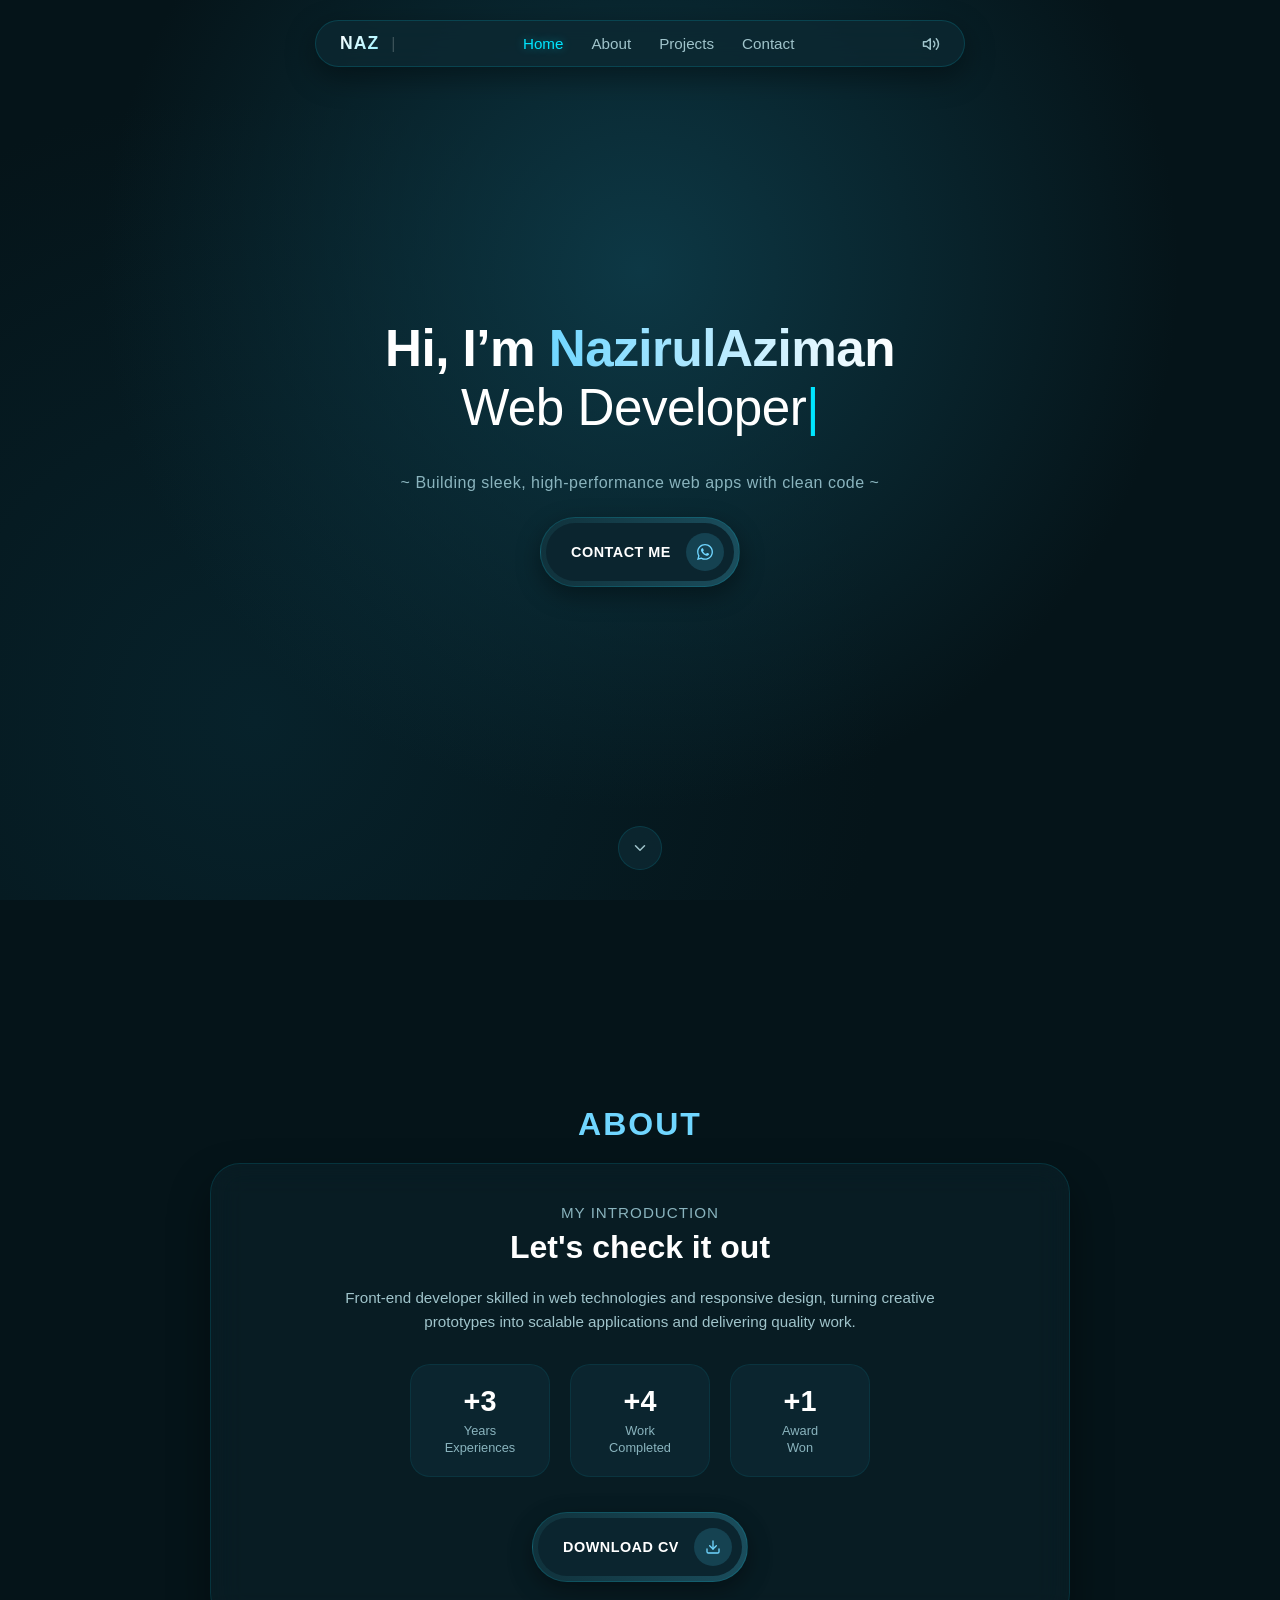
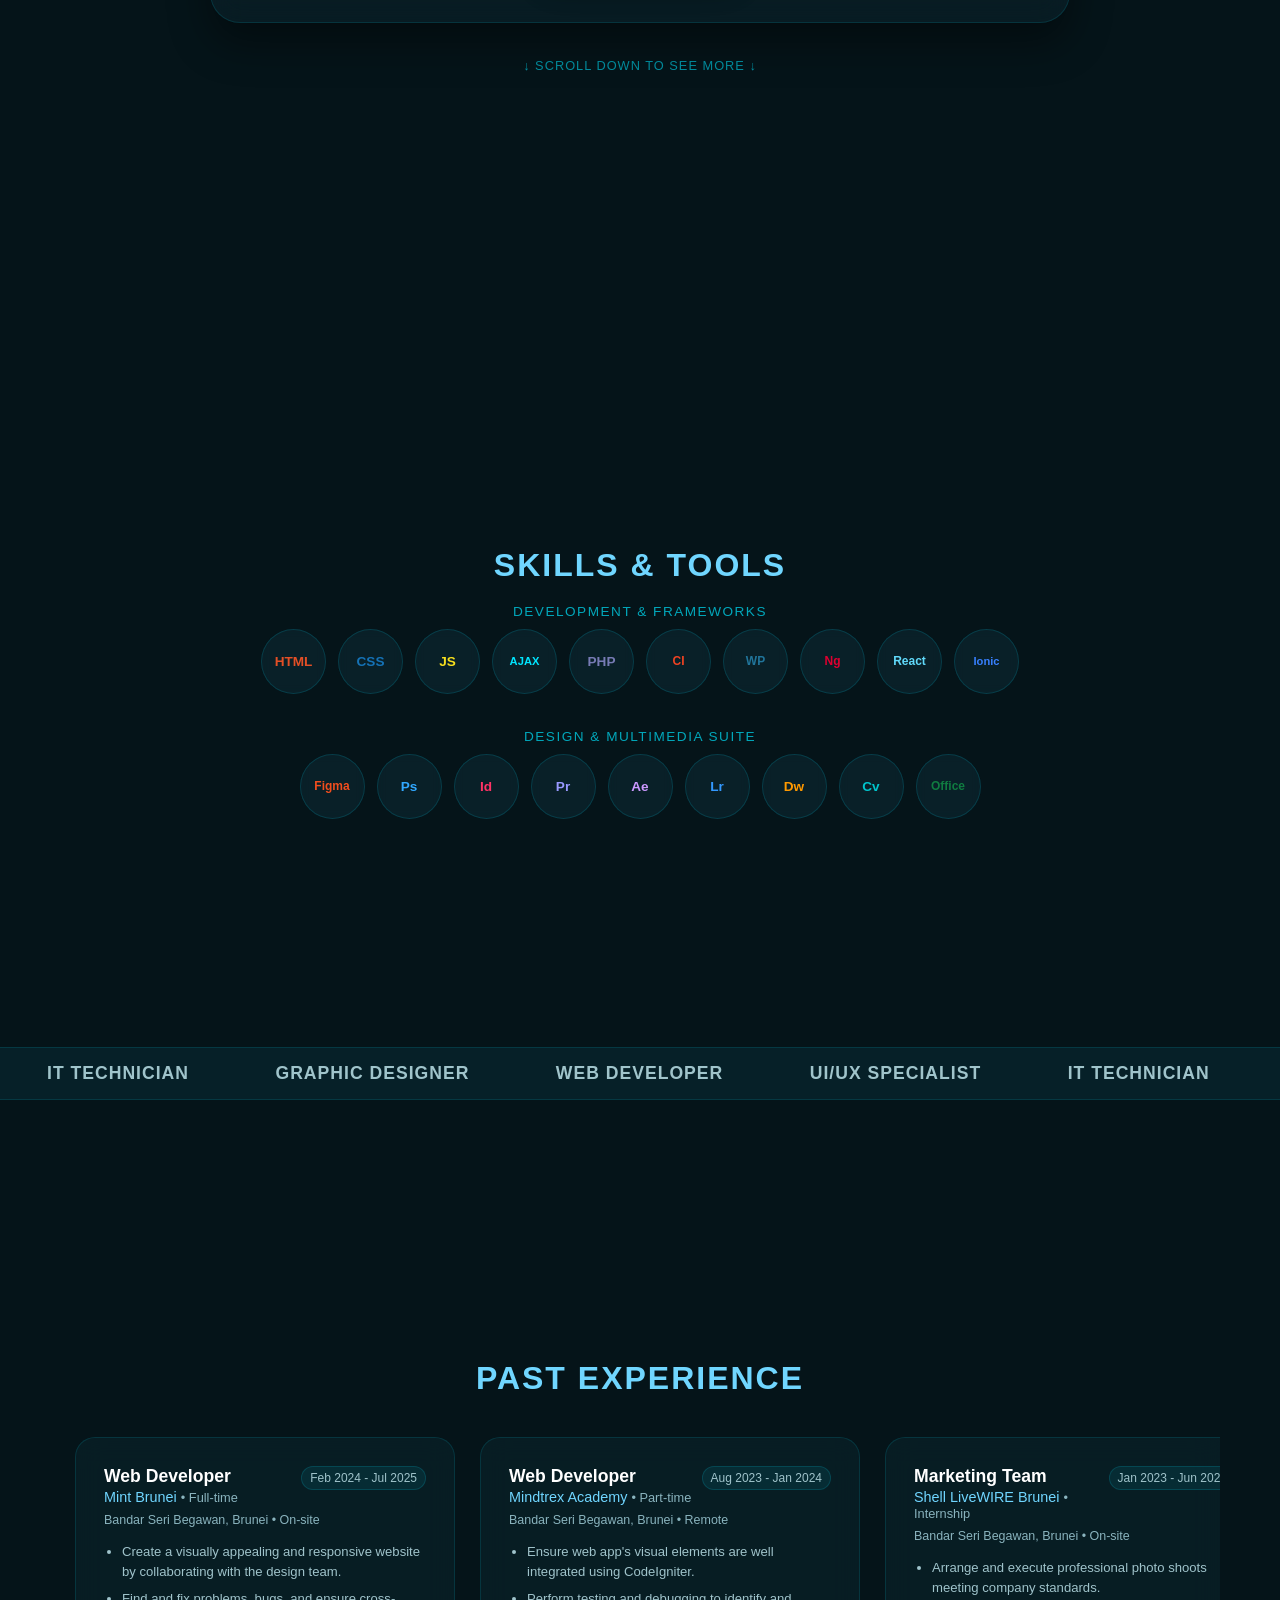
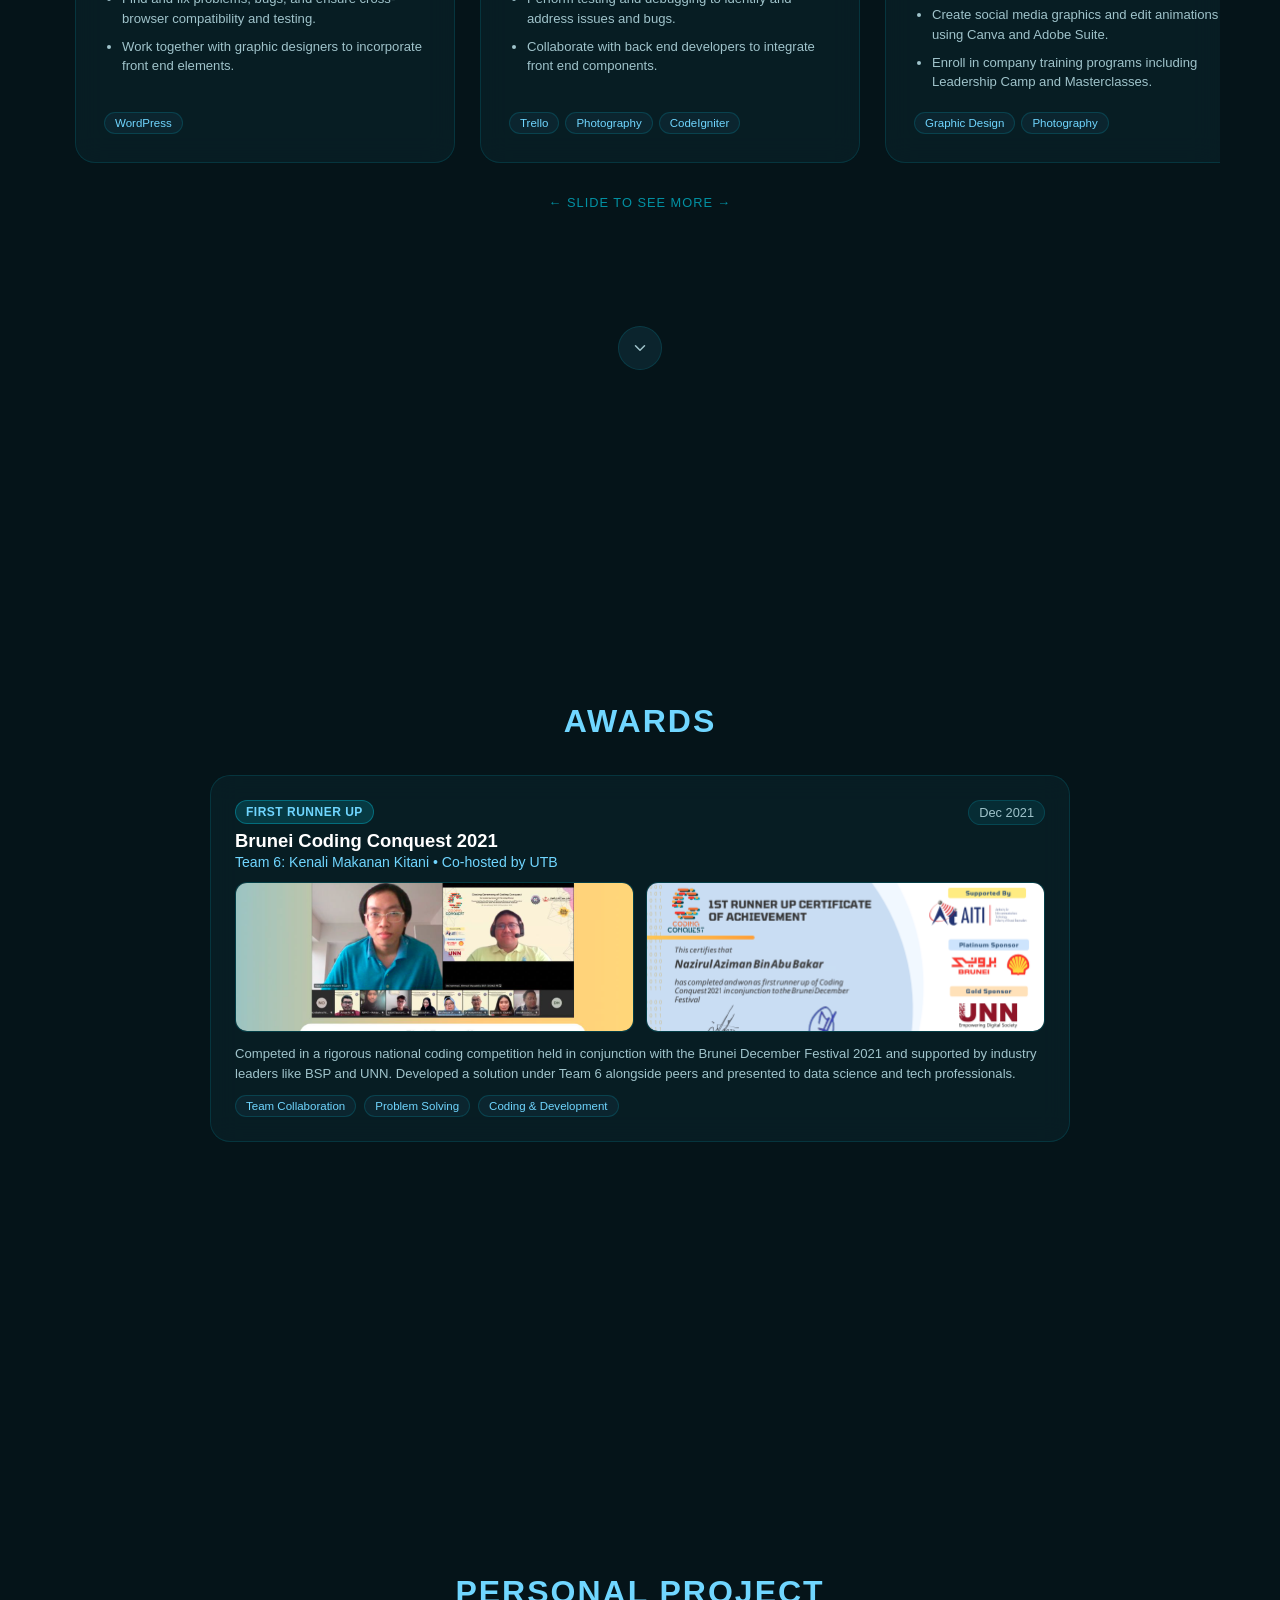
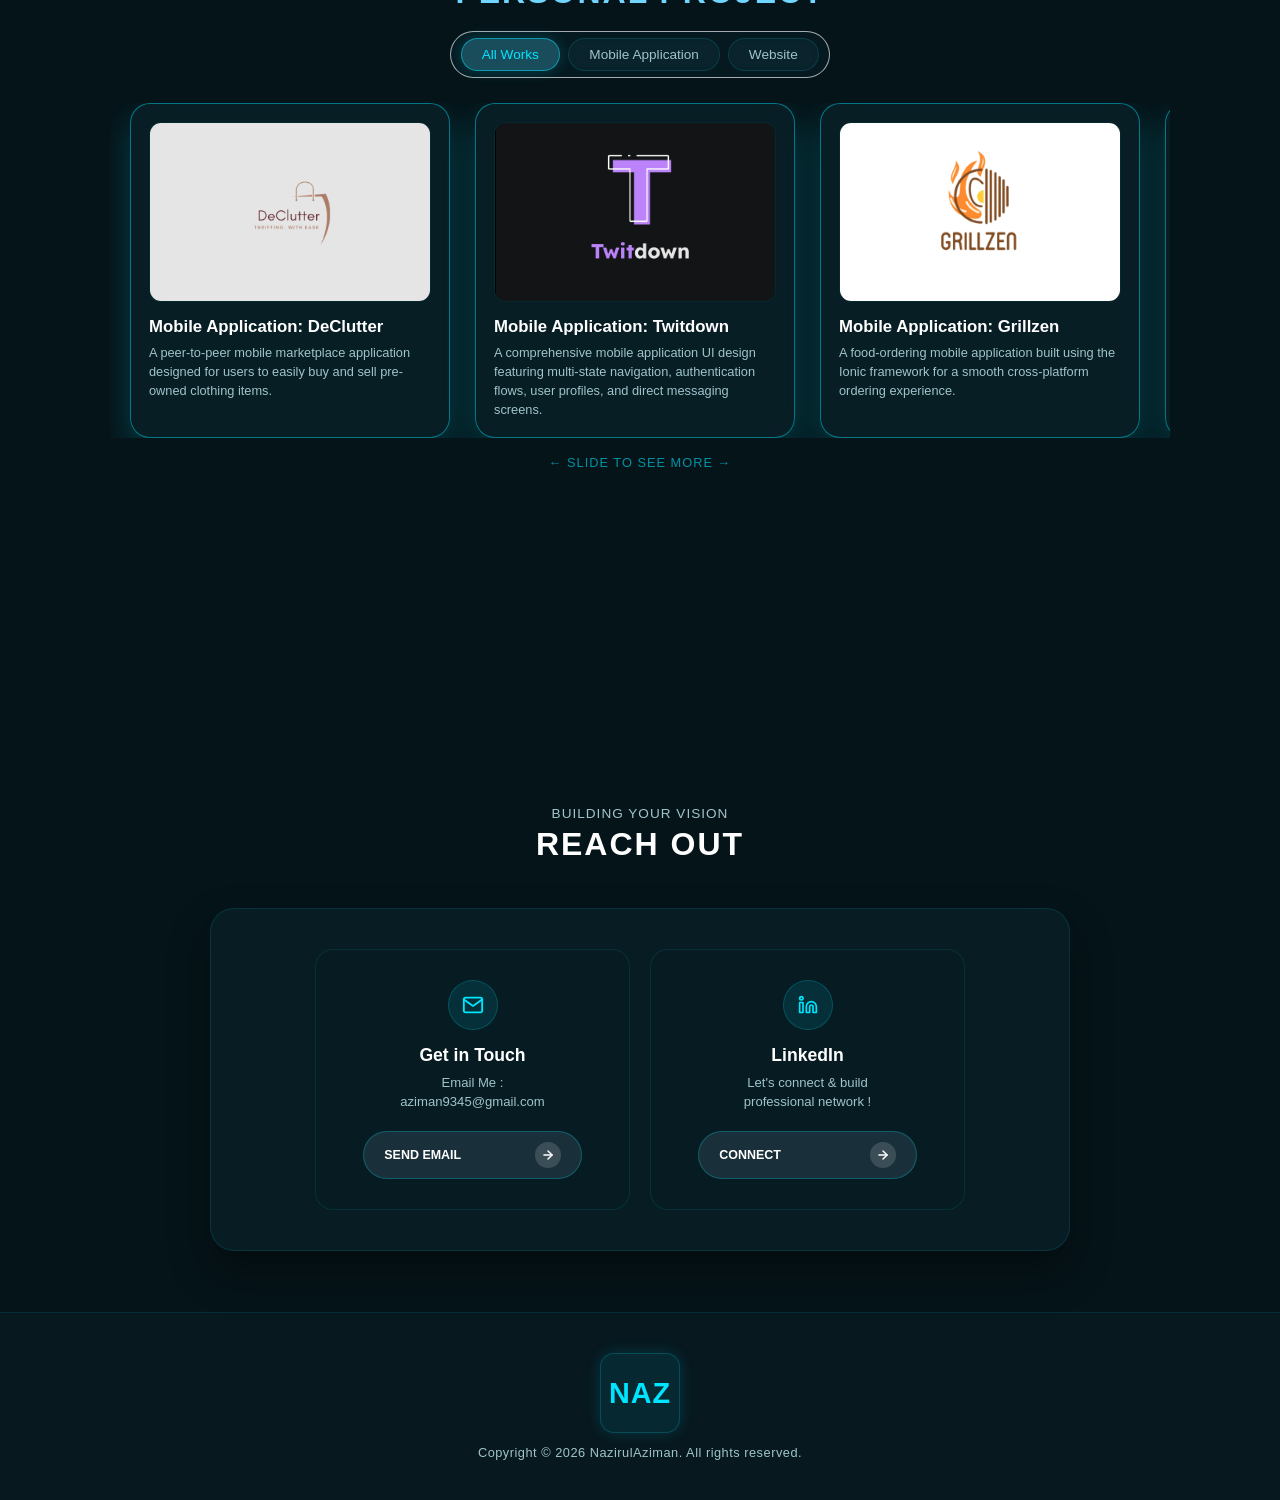
==== commit 057272df: "background sound added" ====
--- a/index.html
+++ b/index.html
@@ -15,6 +15,35 @@
     <title>NazirulAziman - Web Portfolio</title>
 </head>
 <body>
+    <!-- PRELOADER SETUP -->
+    <div id="preloader">
+        <div class="preloader-content">
+            <!-- Star Icon with Center-Out Fill Effect -->
+            <div class="loader-star-container">
+                <svg viewBox="0 0 100 100" width="80" height="80">
+                    <!-- Background / Unfilled Star (Outline style) -->
+                    <g stroke="#00e5ff" stroke-width="6" stroke-linecap="round" opacity="0.3">
+                        <line x1="50" y1="10" x2="50" y2="90" />
+                        <line x1="10" y1="50" x2="90" y2="50" />
+                        <line x1="22" y1="22" x2="78" y2="78" />
+                        <line x1="22" y1="78" x2="78" y2="22" />
+                    </g>
+
+                    <!-- Foreground / Solid Star (Scales up from center) -->
+                    <g id="centerFillGroup" stroke="#00e5ff" stroke-width="6" stroke-linecap="round" transform="scale(0)" style="transform-origin: 50px 50px;">
+                        <line x1="50" y1="10" x2="50" y2="90" />
+                        <line x1="10" y1="50" x2="90" y2="50" />
+                        <line x1="22" y1="22" x2="78" y2="78" />
+                        <line x1="22" y1="78" x2="78" y2="22" />
+                        <circle cx="50" cy="50" r="16" fill="#00e5ff" />
+                    </g>
+                </svg>
+            </div>
+            <!-- Live Percentage Counter -->
+            <div id="loader-percentage">0%</div>
+        </div>
+    </div>
+
     <!-- SECTION 1: HERO SCREEN (100vh) -->
     <div class="section-container" id="home">
         <!-- Header / Navigation Bar -->
@@ -30,14 +59,29 @@
                     <li><a href="#projects" class="nav-link">Projects</a></li>
                     <li><a href="#contact" class="nav-link">Contact</a></li>
                 </ul>
-                <button class="settings-icon" aria-label="Settings">
-                    <svg width="18" height="18" viewBox="0 0 24 24" fill="none" stroke="currentColor" stroke-width="2" stroke-linecap="round" stroke-linejoin="round">
-                        <circle cx="12" cy="12" r="3"></circle>
-                        <path d="M19.4 15a1.65 1.65 0 0 0 .33 1.82l.06.06a2 2 0 0 1 0 2.83 2 2 0 0 1-2.83 0l-.06-.06a1.65 1.65 0 0 0-1.82-.33 1.65 1.65 0 0 0-1 1.51V21a2 2 0 0 1-2 2 2 2 0 0 1-2-2v-.09A1.65 1.65 0 0 0 9 19.4a1.65 1.65 0 0 0-1.82.33l-.06.06a2 2 0 0 1-2.83 0 2 2 0 0 1 0-2.83l.06-.06a1.65 1.65 0 0 0 .33-1.82 1.65 1.65 0 0 0-1.51-1H3a2 2 0 0 1-2-2 2 2 0 0 1 2-2h.09A1.65 1.65 0 0 0 4.6 9a1.65 1.65 0 0 0-.33-1.82l-.06-.06a2 2 0 0 1 0-2.83 2 2 0 0 1 2.83 0l.06.06a1.65 1.65 0 0 0 1.82.33H9a1.65 1.65 0 0 0 1-1.51V3a2 2 0 0 1 2-2 2 2 0 0 1 2 2v.09a1.65 1.65 0 0 0 1 1.51 1.65 1.65 0 0 0 1.82-.33l.06-.06a2 2 0 0 1 2.83 0 2 2 0 0 1 0 2.83l-.06.06a1.65 1.65 0 0 0-.33 1.82V9c.6 0 1.14.24 1.51.63z"></path>
+                
+                <!-- Sound Toggle Button (Replaces Settings Icon) -->
+                <button id="musicToggleBtn" class="settings-icon" aria-label="Toggle Background Music">
+                    <!-- Sound On Icon (Default State) -->
+                    <svg id="soundOnIcon" class="audio-icon" width="18" height="18" viewBox="0 0 24 24" fill="none" stroke="currentColor" stroke-width="2" stroke-linecap="round" stroke-linejoin="round">
+                        <polygon points="11 5 6 9 2 9 2 15 6 15 11 19 11 5"></polygon>
+                        <path d="M19.07 4.93a10 10 0 0 1 0 14.14M15.54 8.46a5 5 0 0 1 0 7.07"></path>
+                    </svg>
+                    
+                    <!-- Sound Off Icon (Hidden by Default) -->
+                    <svg id="soundOffIcon" class="audio-icon hidden" width="18" height="18" viewBox="0 0 24 24" fill="none" stroke="currentColor" stroke-width="2" stroke-linecap="round" stroke-linejoin="round">
+                        <polygon points="11 5 6 9 2 9 2 15 6 15 11 19 11 5"></polygon>
+                        <line x1="23" y1="9" x2="17" y2="15"></line>
+                        <line x1="17" y1="9" x2="23" y2="15"></line>
                     </svg>
                 </button>
             </nav>
         </header>
+
+        <!-- Background Audio Element -->
+        <audio id="bgAudio" loop preload="auto">
+            <source src="track/bgsound.mp3" type="audio/mpeg">
+        </audio>
 
         <!-- Hero Content Section -->
         <main class="hero">
@@ -118,61 +162,37 @@
         <section class="skills-section">
             <h2 class="section-title">Skills & Tools</h2>
             
-            <div class="skills-grid">
-                <!-- HTML5 -->
-                <div class="skill-item" data-tooltip="HTML5">
-                    <span class="tool-text" style="color: #E34F26;">HTML</span>
-                </div>
-                <!-- CSS3 -->
-                <div class="skill-item" data-tooltip="CSS3">
-                    <span class="tool-text" style="color: #1572B6;">CSS</span>
-                </div>
-                <!-- JavaScript -->
-                <div class="skill-item" data-tooltip="JavaScript">
-                    <span class="tool-text" style="color: #F7DF1E;">JS</span>
-                </div>
-                <!-- AJAX -->
-                <div class="skill-item" data-tooltip="AJAX">
-                    <span class="tool-text" style="color: #00e5ff; font-size: 0.7rem;">AJAX</span>
-                </div>
-                <!-- PHP -->
-                <div class="skill-item" data-tooltip="PHP">
-                    <span class="tool-text" style="color: #777BB4;">PHP</span>
-                </div>
-                <!-- CodeIgniter -->
-                <div class="skill-item" data-tooltip="CodeIgniter">
-                    <span class="tool-text" style="color: #EE4323; font-size: 0.75rem;">CI</span>
-                </div>
-                <!-- WordPress -->
-                <div class="skill-item" data-tooltip="WordPress">
-                    <span class="tool-text" style="color: #21759B; font-size: 0.75rem;">WP</span>
-                </div>
-                <!-- Angular JS -->
-                <div class="skill-item" data-tooltip="Angular JS">
-                    <span class="tool-text" style="color: #DD0031; font-size: 0.75rem;">Ng</span>
-                </div>
-                <!-- React Native -->
-                <div class="skill-item" data-tooltip="React Native">
-                    <span class="tool-text" style="color: #61DAFB; font-size: 0.75rem;">React</span>
-                </div>
-                <!-- Ionic -->
-                <div class="skill-item" data-tooltip="Ionic">
-                    <span class="tool-text" style="color: #3880ff; font-size: 0.7rem;">Ionic</span>
-                </div>
-                <!-- Figma -->
-                <div class="skill-item" data-tooltip="Figma">
-                    <span class="tool-text" style="color: #F24E1E; font-size: 0.75rem;">Figma</span>
-                </div>
-                
-                <!-- Adobe Creative Suite & Design Tools -->
-                <div class="skill-item" data-tooltip="Adobe Photoshop"><span class="tool-text" style="color: #31A8FF;">Ps</span></div>
-                <div class="skill-item" data-tooltip="Adobe InDesign"><span class="tool-text" style="color: #FF3366;">Id</span></div>
-                <div class="skill-item" data-tooltip="Adobe Premiere"><span class="tool-text" style="color: #9999FF;">Pr</span></div>
-                <div class="skill-item" data-tooltip="Adobe After Effects"><span class="tool-text" style="color: #CC99FF;">Ae</span></div>
-                <div class="skill-item" data-tooltip="Adobe Lightroom"><span class="tool-text" style="color: #3399FF;">Lr</span></div>
-                <div class="skill-item" data-tooltip="Adobe Dreamweaver"><span class="tool-text" style="color: #FF9900;">Dw</span></div>
-                <div class="skill-item" data-tooltip="Canva"><span class="tool-text" style="color: #00C4CC;">Cv</span></div>
-                <div class="skill-item" data-tooltip="Microsoft Office"><span class="tool-text" style="color: #107C41; font-size: 0.75rem;">Office</span></div>
+            <!-- Category 1: Development -->
+            <div class="skill-category-group">
+                <span class="skill-category-title">Development & Frameworks</span>
+                <div class="skills-grid">
+                    <div class="skill-item" data-tooltip="HTML5"><span class="tool-text" style="color: #E34F26;">HTML</span></div>
+                    <div class="skill-item" data-tooltip="CSS3"><span class="tool-text" style="color: #1572B6;">CSS</span></div>
+                    <div class="skill-item" data-tooltip="JavaScript"><span class="tool-text" style="color: #F7DF1E;">JS</span></div>
+                    <div class="skill-item" data-tooltip="AJAX"><span class="tool-text" style="color: #00e5ff; font-size: 0.7rem;">AJAX</span></div>
+                    <div class="skill-item" data-tooltip="PHP"><span class="tool-text" style="color: #777BB4;">PHP</span></div>
+                    <div class="skill-item" data-tooltip="CodeIgniter"><span class="tool-text" style="color: #EE4323; font-size: 0.75rem;">CI</span></div>
+                    <div class="skill-item" data-tooltip="WordPress"><span class="tool-text" style="color: #21759B; font-size: 0.75rem;">WP</span></div>
+                    <div class="skill-item" data-tooltip="Angular JS"><span class="tool-text" style="color: #DD0031; font-size: 0.75rem;">Ng</span></div>
+                    <div class="skill-item" data-tooltip="React Native"><span class="tool-text" style="color: #61DAFB; font-size: 0.75rem;">React</span></div>
+                    <div class="skill-item" data-tooltip="Ionic"><span class="tool-text" style="color: #3880ff; font-size: 0.7rem;">Ionic</span></div>
+                </div>
+            </div>
+
+            <!-- Category 2: Design & Tools -->
+            <div class="skill-category-group" style="margin-top: 20px;">
+                <span class="skill-category-title">Design & Multimedia Suite</span>
+                <div class="skills-grid">
+                    <div class="skill-item" data-tooltip="Figma"><span class="tool-text" style="color: #F24E1E; font-size: 0.75rem;">Figma</span></div>
+                    <div class="skill-item" data-tooltip="Adobe Photoshop"><span class="tool-text" style="color: #31A8FF;">Ps</span></div>
+                    <div class="skill-item" data-tooltip="Adobe InDesign"><span class="tool-text" style="color: #FF3366;">Id</span></div>
+                    <div class="skill-item" data-tooltip="Adobe Premiere"><span class="tool-text" style="color: #9999FF;">Pr</span></div>
+                    <div class="skill-item" data-tooltip="Adobe After Effects"><span class="tool-text" style="color: #CC99FF;">Ae</span></div>
+                    <div class="skill-item" data-tooltip="Adobe Lightroom"><span class="tool-text" style="color: #3399FF;">Lr</span></div>
+                    <div class="skill-item" data-tooltip="Adobe Dreamweaver"><span class="tool-text" style="color: #FF9900;">Dw</span></div>
+                    <div class="skill-item" data-tooltip="Canva"><span class="tool-text" style="color: #00C4CC;">Cv</span></div>
+                    <div class="skill-item" data-tooltip="Microsoft Office"><span class="tool-text" style="color: #107C41; font-size: 0.75rem;">Office</span></div>
+                </div>
             </div>
         </section>
 
--- a/style.css
+++ b/style.css
@@ -22,6 +22,96 @@
             scroll-snap-type: y mandatory;
             overflow-y: scroll;
             height: 100vh;
+        }
+
+        /* Preloader Screen */
+        #preloader {
+            position: fixed;
+            top: 0;
+            left: 0;
+            width: 100%;
+            height: 100vh;
+            background-color: #07131b;
+            display: flex;
+            justify-content: center;
+            align-items: center;
+            z-index: 99999;
+            transition: opacity 0.6s ease, visibility 0.6s ease;
+        }
+
+        .preloader-content {
+            display: flex;
+            flex-direction: column;
+            align-items: center;
+            gap: 20px;
+        }
+
+        /* Slower Spinning Star Animation (changed from 3s to 5s) */
+        .loader-star-container svg {
+            animation: spinStar 5s linear infinite;
+            filter: drop-shadow(0 0 12px rgba(0, 229, 255, 0.6));
+        }
+
+        @keyframes spinStar {
+            0% { transform: rotate(0deg); }
+            100% { transform: rotate(360deg); }
+        }
+
+        /* Percentage Text Styling */
+        #loader-percentage {
+            font-family: monospace, sans-serif;
+            font-size: 1.8rem;
+            font-weight: 600;
+            color: #ffffff;
+            letter-spacing: 2px;
+            text-shadow: 0 0 8px rgba(0, 229, 255, 0.5);
+        }
+
+        /* Hidden Class when loading finishes */
+        #preloader.fade-out {
+            opacity: 0;
+            visibility: hidden;
+        }
+
+        /* Main content initial hidden state */
+        #main-content {
+            opacity: 0;
+            transform: translateY(15px);
+            transition: opacity 1s ease-out, transform 1s ease-out;
+        }
+
+        /* State when portfolio is loaded and revealed */
+        body.loaded #main-content {
+            opacity: 1;
+            transform: translateY(0);
+        }
+
+        /* Audio Toggle Button Styling */
+        .audio-toggle-btn {
+            background: transparent;
+            border: none;
+            cursor: pointer;
+            display: flex;
+            align-items: center;
+            justify-content: center;
+            padding: 6px;
+            border-radius: 50%;
+            transition: transform 0.2s ease, background-color 0.2s ease;
+        }
+
+        .audio-toggle-btn:hover {
+            background-color: rgba(0, 229, 255, 0.1);
+            transform: scale(1.1);
+        }
+
+        .audio-icon {
+            display: block;
+            transition: stroke 0.3s ease;
+        }
+
+        /* Class to toggle visibility between Sound On and Sound Off */
+        .audio-icon.hidden {
+            display: none;
         }
 
         /* Full Screen Section Wrapper */
@@ -470,6 +560,31 @@
             transform: translateX(-50%) translateY(0);
         }
 
+        .skill-category-group {
+            display: flex;
+            flex-direction: column;
+            align-items: center;
+            margin-bottom: 15px;
+        }
+
+        .skill-category-title {
+            font-size: 0.85rem;
+            color: rgba(0, 229, 255, 0.7);
+            text-transform: uppercase;
+            letter-spacing: 1.5px;
+            margin-bottom: 10px;
+            font-weight: 500;
+        }
+
+        .skills-grid {
+            display: flex;
+            flex-wrap: wrap;
+            justify-content: center;
+            gap: 12px;
+            max-width: 850px;
+            margin: 0 auto;
+        }
+
         .tool-text {
             font-size: 0.85rem;
             font-weight: bold;
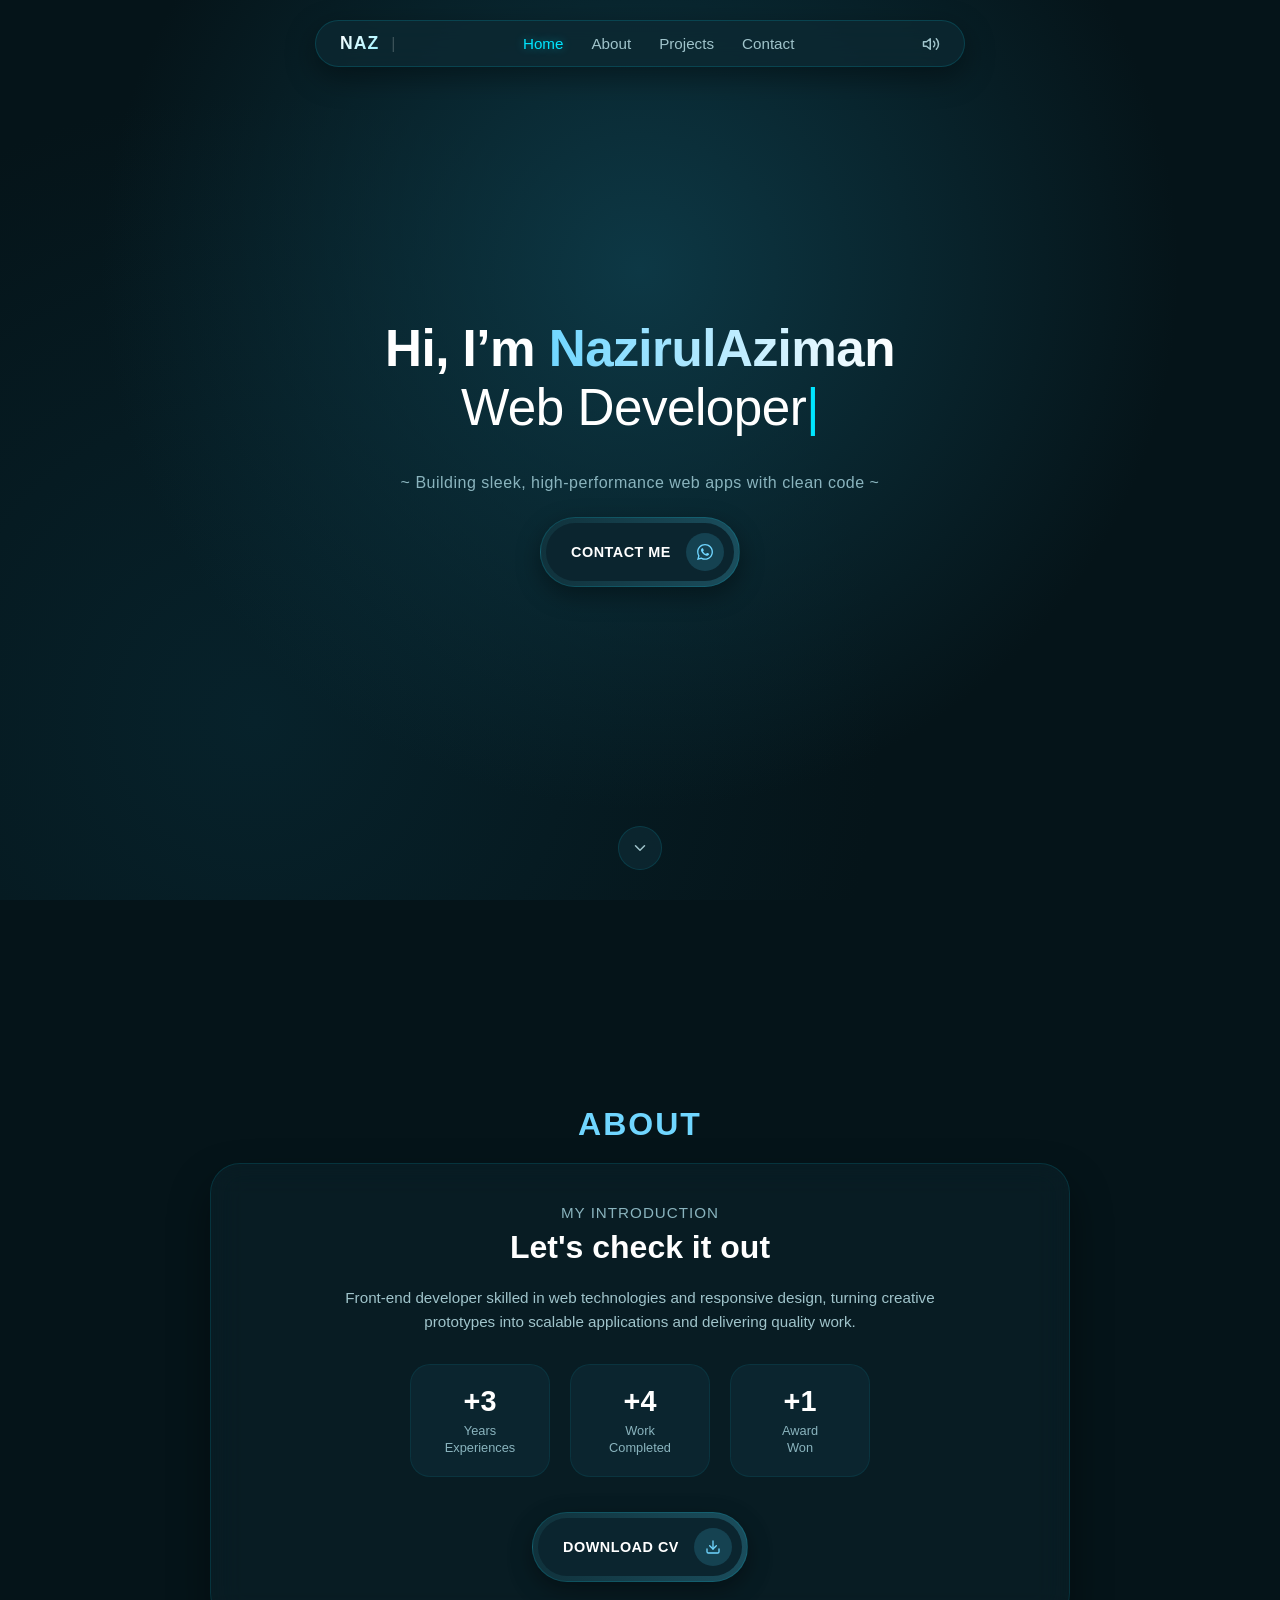
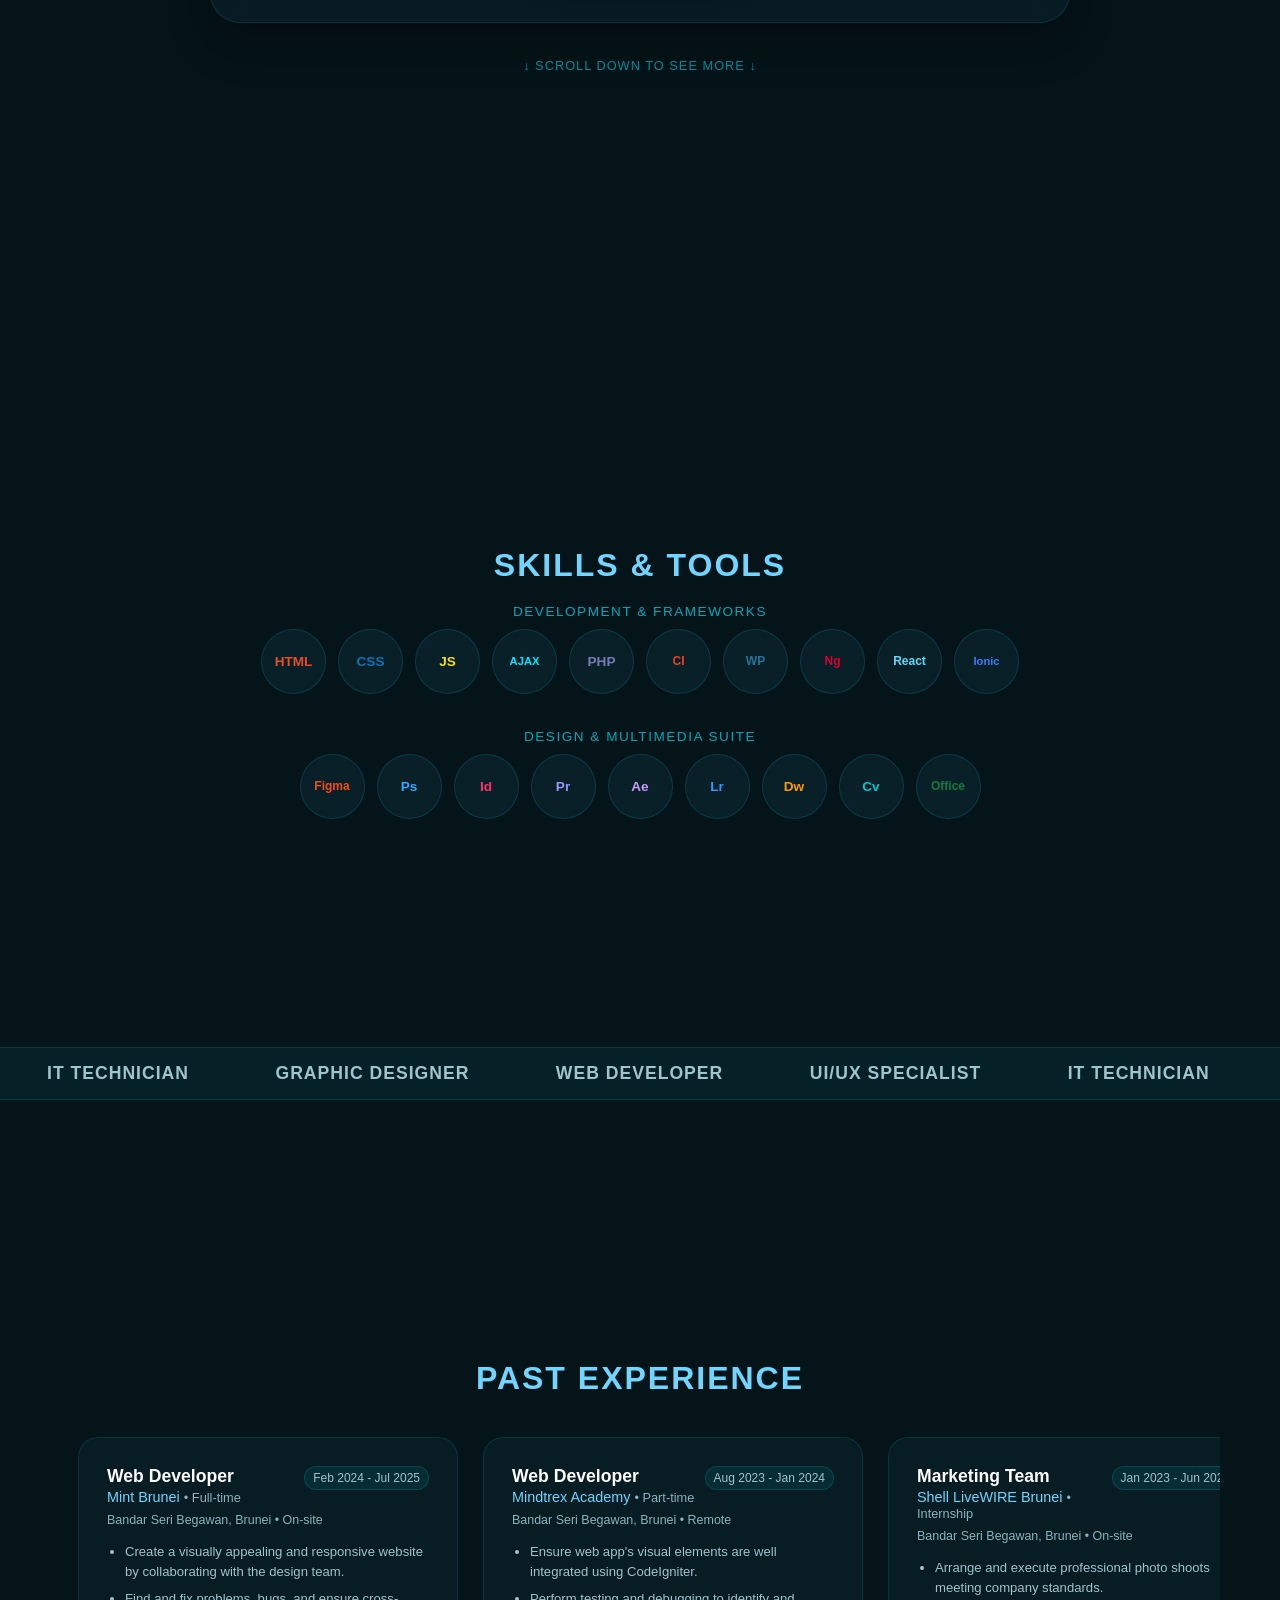
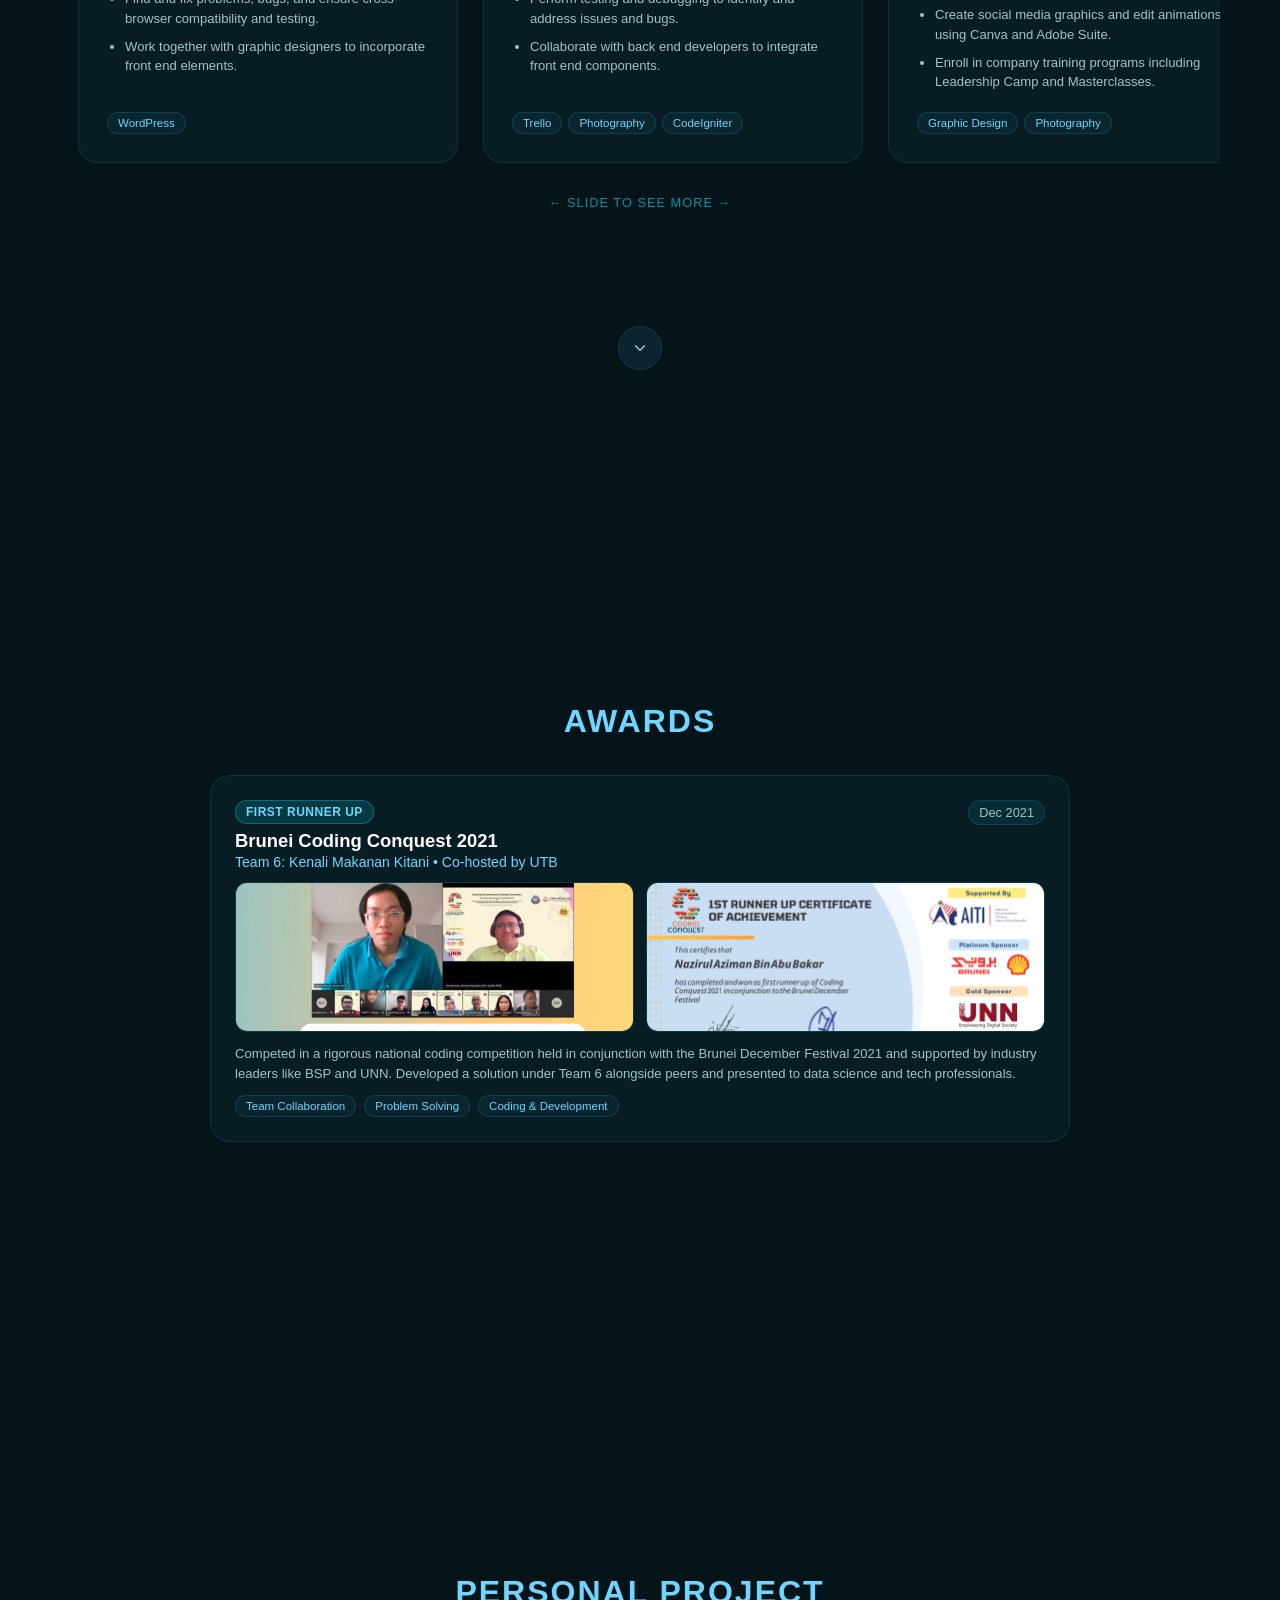
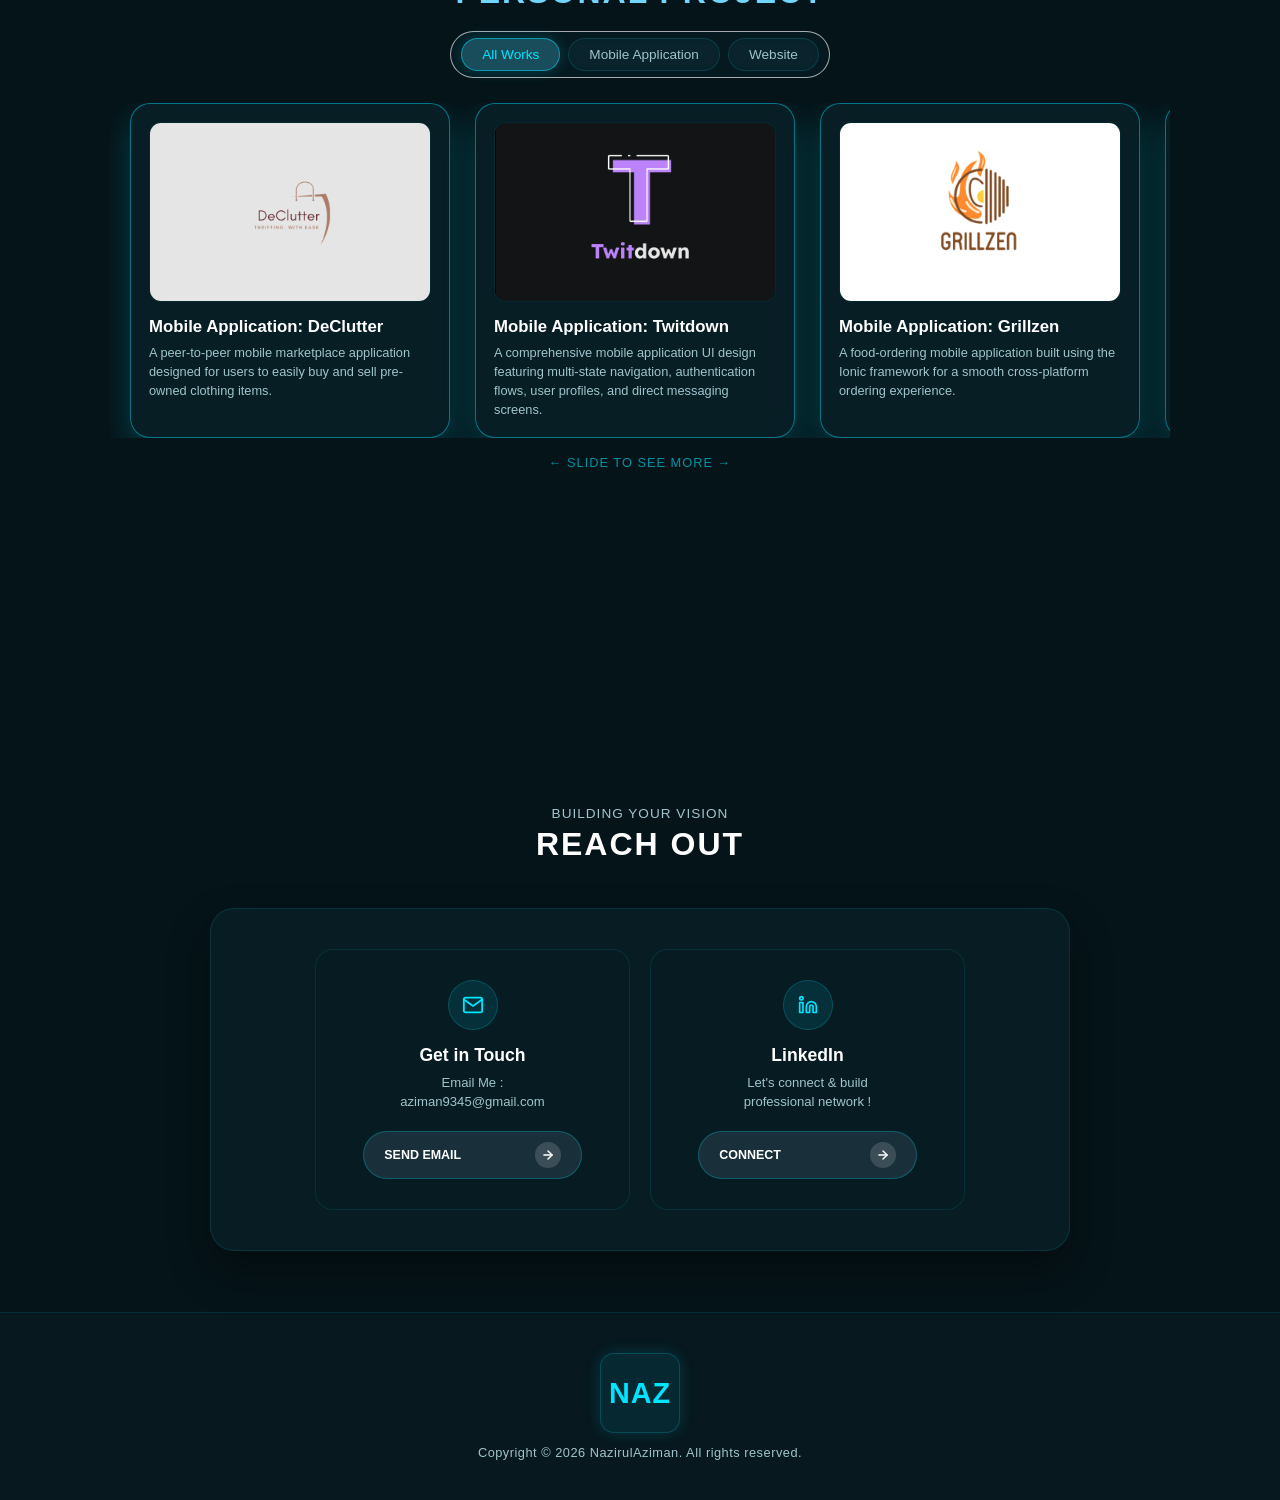
==== commit 8baa53f1: "more clean codes and slides scroll fixed" ====
--- a/index.html
+++ b/index.html
@@ -7,15 +7,10 @@
     <link rel="icon" type="image/png" sizes="32x32" href="favicon.png">
     <!-- Your stylesheets -->
     <link rel="stylesheet" href="style.css">
-    <!DOCTYPE html>
-<html lang="en">
-<head>
-    <meta charset="UTF-8">
-    <meta name="viewport" content="width=device-width, initial-scale=1.0">
-    <title>NazirulAziman - Web Portfolio</title>
 </head>
 <body>
-    <!-- PRELOADER SETUP -->
+
+    <!-- //Section 1 Start: Preloader Setup -->
     <div id="preloader">
         <div class="preloader-content">
             <!-- Star Icon with Center-Out Fill Effect -->
@@ -43,8 +38,10 @@
             <div id="loader-percentage">0%</div>
         </div>
     </div>
-
-    <!-- SECTION 1: HERO SCREEN (100vh) -->
+    <!-- //Section 1 end -->
+
+
+    <!-- //Section 2 Start: Hero Screen -->
     <div class="section-container" id="home">
         <!-- Header / Navigation Bar -->
         <header>
@@ -60,7 +57,7 @@
                     <li><a href="#contact" class="nav-link">Contact</a></li>
                 </ul>
                 
-                <!-- Sound Toggle Button (Replaces Settings Icon) -->
+                <!-- Sound Toggle Button -->
                 <button id="musicToggleBtn" class="settings-icon" aria-label="Toggle Background Music">
                     <!-- Sound On Icon (Default State) -->
                     <svg id="soundOnIcon" class="audio-icon" width="18" height="18" viewBox="0 0 24 24" fill="none" stroke="currentColor" stroke-width="2" stroke-linecap="round" stroke-linejoin="round">
@@ -109,8 +106,10 @@
             </button>
         </div>
     </div>
-
-    <!-- SECTION 2: ABOUT SCREEN (100vh) -->
+    <!-- //Section 2 end -->
+
+
+    <!-- //Section 3 Start: About Screen -->
     <div class="section-container" id="about">
         <section class="about-section">
             <h2 class="section-title">About</h2>
@@ -150,14 +149,16 @@
                 </div>
             </div><br>
 
-            <!-- scroll down Hint Indicator -->
+            <!-- Scroll Down Hint Indicator -->
             <div class="slide-hint">
                 <span>&darr; Scroll down to see more &darr;</span>
             </div>
         </section>
     </div>
-
-    <!-- SECTION 3: SKILLS & TOOLS SCREEN (100vh) -->
+    <!-- //Section 3 end -->
+
+
+    <!-- //Section 4 Start: Skills & Tools Screen -->
     <div class="section-container" id="skills">
         <section class="skills-section">
             <h2 class="section-title">Skills & Tools</h2>
@@ -211,8 +212,10 @@
             </div>
         </div>
     </div>
-
-    <!-- SECTION 5: EXPERIENCE SCREEN (100vh) -->
+    <!-- //Section 4 end -->
+
+
+    <!-- //Section 5 Start: Experience Screen -->
     <div class="section-container" id="experience">
         <section class="experience-section">
             <h2 class="section-title">Past Experience</h2>
@@ -338,8 +341,10 @@
             </button>
         </div>
     </div>
-
-    <!-- SECTION: AWARDS & ACHIEVEMENTS -->
+    <!-- //Section 5 end -->
+
+
+    <!-- //Section 6 Start: Awards & Achievements -->
     <div class="section-container" id="awards">
         <section class="awards-section">
             <h2 class="section-title" style="text-align: center;">Awards</h2>
@@ -363,7 +368,7 @@
                             <img src="award_sc.png" alt="Winner Announcement" class="award-img">
                             <div class="img-overlay-hint"><i class="fas fa-expand"></i> Winner Photo</div>
                         </div>
-                        <!-- Image 2 (Change 'certificate.png' to your actual certificate filename) -->
+                        <!-- Image 2 -->
                         <div class="award-image-container modal-trigger">
                             <img src="completion.png" alt="Award Certificate" class="award-img">
                             <div class="img-overlay-hint"><i class="fas fa-expand"></i> Certificate</div>
@@ -389,8 +394,10 @@
             <img class="modal-content" id="expandedImg" alt="Full Size Award Proof">
         </div>
     </div>
-
-    <!-- SECTION: PERSONAL PROJECT SCREEN -->
+    <!-- //Section 6 end -->
+
+
+    <!-- //Section 7 Start: Personal Projects Screen -->
     <div class="section-container" id="projects">
         <section class="projects-section">
             <h2 class="section-title">Personal Project</h2>
@@ -471,8 +478,10 @@
             </div>
         </section>
     </div>
-
-        <!-- PROJECT MODAL POPUP -->
+    <!-- //Section 7 end -->
+
+
+    <!-- //Section 8 Start: Project Modal Popup -->
     <div class="project-modal" id="projectModal">
         <div class="modal-content">
             <!-- Close Button -->
@@ -489,7 +498,7 @@
                 
                 <p id="modalDesc">Detailed description of the project goes here...</p>
                 
-                <!-- Extra Details Section (How it was handled / Tech handled) -->
+                <!-- Extra Details Section -->
                 <div class="modal-extra-details">
                     <h4 style="font-size: 0.9rem; color: #00e5ff; margin-bottom: 6px; font-weight: 600;">Project Execution & Handling:</h4>
                     <p id="modalDetails" style="font-size: 0.82rem; color: #8cb1b9; line-height: 1.4;"></p>
@@ -509,8 +518,10 @@
             </div>
         </div>
     </div>
-
-    <!-- SECTION: CONTACT -->
+    <!-- //Section 8 end -->
+
+
+    <!-- //Section 9 Start: Contact & Footer Section -->
     <div class="section-container" id="contact">
         <section class="contact-section">
             <p class="contact-subtitle">BUILDING YOUR VISION</p>
@@ -568,16 +579,17 @@
                 </div>
             </div>
         </section>
-        <!-- FOOTER SECTION -->
-    <footer class="site-footer">
-        <div class="footer-content">
-            <div class="footer-logo">NAZ</div>
-            <p class="copyright-text">Copyright &copy; 2026 NazirulAziman. All rights reserved.</p>
-        </div>
-    </footer>
-    </div>
+
+        <!-- Footer Section -->
+        <footer class="site-footer">
+            <div class="footer-content">
+                <div class="footer-logo">NAZ</div>
+                <p class="copyright-text">Copyright &copy; 2026 NazirulAziman. All rights reserved.</p>
+            </div>
+        </footer>
+    </div>
+    <!-- //Section 9 end -->
+
 </body>
-<script src="script.js">
-    
-</script>
+<script src="script.js"></script>
 </html>
--- a/style.css
+++ b/style.css
@@ -1,1358 +1,1386 @@
+/* ==========================================================================
+   //FOR ALL START HERE - Base & Core Styles Used Across Every Section
+   ========================================================================== */
 * {
-            margin: 0;
-            padding: 0;
-            box-sizing: border-box;
-            font-family: 'Segoe UI', Tahoma, Geneva, Verdana, sans-serif;
-        }
-
-        html {
-            scroll-behavior: smooth;
-        }
-
-        body {
-            /* Cyan/Teal glowing theme */
-            background-color: #051419;
-            background-image: 
-                radial-gradient(circle at 50% 30%, #0d3845 0%, transparent 60%),
-                radial-gradient(circle at 20% 80%, #07222b 0%, transparent 50%);
-            background-attachment: fixed;
-            color: #ffffff;
-            overflow-x: hidden;
-            /* Mandatory scroll snap locks each section to full screen */
-            scroll-snap-type: y mandatory;
-            overflow-y: scroll;
-            height: 100vh;
-        }
-
-        /* Preloader Screen */
-        #preloader {
-            position: fixed;
-            top: 0;
-            left: 0;
-            width: 100%;
-            height: 100vh;
-            background-color: #07131b;
-            display: flex;
-            justify-content: center;
-            align-items: center;
-            z-index: 99999;
-            transition: opacity 0.6s ease, visibility 0.6s ease;
-        }
-
-        .preloader-content {
-            display: flex;
-            flex-direction: column;
-            align-items: center;
-            gap: 20px;
-        }
-
-        /* Slower Spinning Star Animation (changed from 3s to 5s) */
-        .loader-star-container svg {
-            animation: spinStar 5s linear infinite;
-            filter: drop-shadow(0 0 12px rgba(0, 229, 255, 0.6));
-        }
-
-        @keyframes spinStar {
-            0% { transform: rotate(0deg); }
-            100% { transform: rotate(360deg); }
-        }
-
-        /* Percentage Text Styling */
-        #loader-percentage {
-            font-family: monospace, sans-serif;
-            font-size: 1.8rem;
-            font-weight: 600;
-            color: #ffffff;
-            letter-spacing: 2px;
-            text-shadow: 0 0 8px rgba(0, 229, 255, 0.5);
-        }
-
-        /* Hidden Class when loading finishes */
-        #preloader.fade-out {
-            opacity: 0;
-            visibility: hidden;
-        }
-
-        /* Main content initial hidden state */
-        #main-content {
-            opacity: 0;
-            transform: translateY(15px);
-            transition: opacity 1s ease-out, transform 1s ease-out;
-        }
-
-        /* State when portfolio is loaded and revealed */
-        body.loaded #main-content {
-            opacity: 1;
-            transform: translateY(0);
-        }
-
-        /* Audio Toggle Button Styling */
-        .audio-toggle-btn {
-            background: transparent;
-            border: none;
-            cursor: pointer;
-            display: flex;
-            align-items: center;
-            justify-content: center;
-            padding: 6px;
-            border-radius: 50%;
-            transition: transform 0.2s ease, background-color 0.2s ease;
-        }
-
-        .audio-toggle-btn:hover {
-            background-color: rgba(0, 229, 255, 0.1);
-            transform: scale(1.1);
-        }
-
-        .audio-icon {
-            display: block;
-            transition: stroke 0.3s ease;
-        }
-
-        /* Class to toggle visibility between Sound On and Sound Off */
-        .audio-icon.hidden {
-            display: none;
-        }
-
-        /* Full Screen Section Wrapper */
-        .section-container {
-            width: 100vw;
-            height: 100vh;
-            scroll-snap-align: start;
-            scroll-snap-stop: always;
-            display: flex;
-            flex-direction: column;
-            justify-content: center; /* Centers content nicely under the fixed nav */
-            align-items: center;
-            position: relative;
-            padding-top: 80px; /* Prevents content from hiding under the fixed header */
-        }
-
-        /* Fixed Navbar Styling */
-        header {
-            position: fixed;
-            top: 0;
-            left: 0;
-            width: 100%;
-            display: flex;
-            justify-content: center;
-            padding: 20px 20px;
-            z-index: 1000; /* Keeps it above all sections and cards */
-            pointer-events: none; /* Allows clicks through the empty padding space */
-        }
-
-        .navbar {
-            pointer-events: auto; /* Re-enables clicking specifically on the nav pill */
-            display: flex;
-            align-items: center;
-            justify-content: space-between;
-            background: rgba(13, 40, 50, 0.75);
-            backdrop-filter: blur(12px);
-            border: 1px solid rgba(0, 229, 255, 0.15);
-            border-radius: 40px;
-            padding: 12px 24px;
-            width: 650px;
-            max-width: 90%;
-            box-shadow: 0 10px 30px rgba(0, 0, 0, 0.4);
-            animation: fadeInDown 0.8s ease-out;
-        }
-
-        .logo-area {
-            display: flex;
-            align-items: center;
-            gap: 12px;
-        }
-
-        .logo {
-            font-weight: bold;
-            font-size: 1.1rem;
-            letter-spacing: 1px;
-            background: linear-gradient(135deg, #fff, #99f2ff);
-            -webkit-background-clip: text;
-            -webkit-text-fill-color: transparent;
-        }
-
-        .divider {
-            color: rgba(255, 255, 255, 0.2);
-            font-weight: 300;
-        }
-
-        .nav-links {
-            display: flex;
-            list-style: none;
-            gap: 28px;
-        }
-
-        /* Active Navbar Link Styling */
-        .nav-links a.active-link {
-            color: #00e5ff;
-            text-shadow: 0 0 10px rgba(0, 229, 255, 0.4);
-        }
-
-        .nav-links a {
-            text-decoration: none;
-            color: #a0c4cb;
-            font-size: 0.95rem;
-            transition: color 0.3s ease;
-        }
-
-        .nav-links a:hover, .nav-links a.active {
-            color: #00e5ff;
-        }
-
-        .settings-icon {
-            background: none;
-            border: none;
-            cursor: pointer;
-            color: #a0c4cb;
-            display: flex;
-            align-items: center;
-            transition: transform 0.3s ease;
-        }
-
-        .settings-icon:hover {
-            transform: rotate(90deg);
-            color: #00e5ff;
-        }
-
-        /* Hero Section */
-        .hero {
-            text-align: center;
-            padding: 0 20px;
-            margin-top: auto;
-            margin-bottom: auto;
-            animation: fadeInUp 1s ease-out;
-        }
-
-        .hero h1 {
-            font-size: 3.2rem;
-            font-weight: 600;
-            margin-bottom: 15px;
-            letter-spacing: -0.5px;
-            min-height: 140px;
-        }
-
-        .typewriter-text {
-            color: #ffffff;
-            font-weight: 500;
-        }
-
-        .cursor {
-            color: #00e5ff;
-            font-weight: 300;
-            animation: blink 0.7s infinite;
-        }
-
-        .hero h1 span:first-child {
-            display: inline-block;
-            background: linear-gradient(90deg, #70d6ff 0%, #ffffff 50%, #70d6ff 100%);
-            background-size: 200% auto;
-            -webkit-background-clip: text;
-            -webkit-text-fill-color: transparent;
-            animation: shine 4s linear infinite, glowPulse 3s ease-in-out infinite alternate;
-            transition: transform 0.3s cubic-bezier(0.175, 0.885, 0.32, 1.275);
-            cursor: pointer;
-        }
-
-        .hero h1 span:first-child:hover {
-            transform: scale(1.08);
-            animation: shine 1.5s linear infinite, glowHoverPulse 1s ease-in-out infinite alternate;
-        }
-
-        .tagline {
-            color: #8ab4be;
-            font-size: 1rem;
-            margin-top: 15px;
-            letter-spacing: 0.5px;
-        }
-
-        /* Contact Button Styling */
-        .btn-container {
-            display: inline-block;
-            background: linear-gradient(90deg, #10323c, #1a4d5c);
-            border-radius: 40px;
-            padding: 5px;
-            box-shadow: 0 8px 25px rgba(0, 0, 0, 0.4);
-            border: 1px solid rgba(0, 229, 255, 0.15);
-            transition: transform 0.3s ease, box-shadow 0.3s ease;
-            margin-top: 25px;
-        }
-
-        .btn-container:hover {
-            transform: translateY(-3px);
-            box-shadow: 0 12px 30px rgba(0, 229, 255, 0.25);
-        }
-
-        .btn-arrow-icon {
-            background: rgba(255, 255, 255, 0.15);
-            width: 26px;
-            height: 26px;
-            border-radius: 50%;
-            display: flex;
-            align-items: center;
-            justify-content: center;
-            transition: background 0.3s ease;
-            color: #ffffff;
-        }
-
-        .contact-action-btn:hover .btn-arrow-icon {
-            background: rgba(0, 229, 255, 0.3);
-            color: #ffffff;
-        }
-
-        .contact-btn {
-            display: flex;
-            align-items: center;
-            gap: 15px;
-            background: #0b252f;
-            border: none;
-            border-radius: 35px;
-            padding: 10px 10px 10px 25px;
-            color: #ffffff;
-            font-size: 0.9rem;
-            font-weight: 600;
-            cursor: pointer;
-            letter-spacing: 0.5px;
-        }
-
-        .icon-box {
-            background: #154251;
-            width: 38px;
-            height: 38px;
-            border-radius: 50%;
-            display: flex;
-            align-items: center;
-            justify-content: center;
-            color: #70d6ff;
-            transition: background 0.3s ease;
-        }
-
-        .contact-btn:hover .icon-box {
-            background: #1c566a;
-        }
-
-        /* Down Arrow Section */
-        .scroll-down {
-            margin-bottom: 30px;
-            animation: bounce 2s infinite;
-        }
-
-        .arrow-btn {
-            background: rgba(13, 40, 50, 0.8);
-            border: 1px solid rgba(0, 229, 255, 0.12);
-            width: 44px;
-            height: 44px;
-            border-radius: 50%;
-            display: flex;
-            align-items: center;
-            justify-content: center;
-            color: #a0c4cb;
-            cursor: pointer;
-            transition: background 0.3s ease, color 0.3s ease;
-        }
-
-        .arrow-btn:hover {
-            background: #1a4d5c;
-            color: #00e5ff;
-        }
-
-        /* About Section Styling */
-        .about-section {
-            width: 100%;
-            max-width: 900px;
-            margin: auto;
-            padding: 0 20px;
-            text-align: center;
-        }
-
-        .section-title {
-            font-size: 2rem;
-            font-weight: 700;
-            letter-spacing: 2px;
-            color: #70d6ff;
-            margin-bottom: 20px;
-            text-transform: uppercase;
-        }
-
-        .about-card {
-            background: rgba(13, 40, 50, 0.4);
-            backdrop-filter: blur(16px);
-            border: 1px solid rgba(0, 229, 255, 0.12);
-            border-radius: 30px;
-            padding: 40px 30px;
-            box-shadow: 0 20px 40px rgba(0, 0, 0, 0.4);
-        }
-
-        .about-subtitle {
-            font-size: 0.95rem;
-            color: #8ab4be;
-            letter-spacing: 1px;
-            text-transform: uppercase;
-            margin-bottom: 8px;
-        }
-
-        .about-heading {
-            font-size: 2rem;
-            font-weight: 600;
-            color: #ffffff;
-            margin-bottom: 20px;
-        }
-
-        .about-desc {
-            font-size: 0.95rem;
-            color: #a0c4cb;
-            line-height: 1.6;
-            max-width: 600px;
-            margin: 0 auto 30px auto;
-        }
-
-        /* Stats Grid */
-        .stats-grid {
-            display: flex;
-            justify-content: center;
-            gap: 20px;
-            margin-bottom: 35px;
-            flex-wrap: wrap;
-        }
-
-        .stat-box {
-            background: #0b252f;
-            border: 1px solid rgba(0, 229, 255, 0.08);
-            border-radius: 20px;
-            padding: 20px 25px;
-            min-width: 140px;
-            transition: transform 0.3s ease, border-color 0.3s ease;
-        }
-
-        .stat-box:hover {
-            transform: translateY(-5px);
-            border-color: rgba(0, 229, 255, 0.3);
-        }
-
-        .stat-number {
-            font-size: 1.8rem;
-            font-weight: 700;
-            color: #ffffff;
-            margin-bottom: 5px;
-        }
-
-        .stat-label {
-            font-size: 0.8rem;
-            color: #8ab4be;
-            line-height: 1.3;
-        }
-
-        /* Download CV Button */
-        .cv-btn-container {
-            display: inline-block;
-            background: linear-gradient(90deg, #10323c, #1a4d5c);
-            border-radius: 40px;
-            padding: 5px;
-            box-shadow: 0 8px 25px rgba(0, 0, 0, 0.4);
-            border: 1px solid rgba(0, 229, 255, 0.15);
-            transition: transform 0.3s ease, box-shadow 0.3s ease;
-        }
-
-        .cv-btn-container:hover {
-            transform: translateY(-3px);
-            box-shadow: 0 12px 30px rgba(0, 229, 255, 0.25);
-        }
-
-        .cv-btn {
-            display: flex;
-            align-items: center;
-            gap: 15px;
-            background: #0b252f;
-            border: none;
-            border-radius: 35px;
-            padding: 10px 10px 10px 25px;
-            color: #ffffff;
-            font-size: 0.9rem;
-            font-weight: 600;
-            cursor: pointer;
-            letter-spacing: 0.5px;
-        }
-
-        .cv-icon-box {
-            background: #154251;
-            width: 38px;
-            height: 38px;
-            border-radius: 50%;
-            display: flex;
-            align-items: center;
-            justify-content: center;
-            color: #70d6ff;
-            transition: background 0.3s ease;
-        }
-
-        .cv-btn:hover .cv-icon-box {
-            background: #1c566a;
-        }
-
-        /* SKILLS SECTION STYLING */
-        .skills-section {
-            width: 100%;
-            max-width: 1000px;
-            margin: auto;
-            padding: 0 20px;
-            text-align: center;
-            display: flex;
-            flex-direction: column;
-            justify-content: center;
-            height: 100vh;
-        }
-
-        .skills-grid {
-            display: flex;
-            flex-wrap: wrap;
-            justify-content: center;
-            gap: 18px;
-            max-width: 850px;
-            margin: 0 auto;
-        }
-
-        .skill-item {
-            position: relative;
-            width: 65px;
-            height: 65px;
-            background: rgba(13, 40, 50, 0.6);
-            border: 1px solid rgba(0, 229, 255, 0.15);
-            border-radius: 50%;
-            display: flex;
-            align-items: center;
-            justify-content: center;
-            font-size: 24px;
-            cursor: pointer;
-            transition: all 0.3s ease;
-            backdrop-filter: blur(5px);
-        }
-
-        .skill-item:hover {
-            transform: translateY(-6px);
-            background: rgba(26, 77, 92, 0.8);
-            border-color: rgba(0, 229, 255, 0.5);
-            box-shadow: 0 8px 20px rgba(0, 229, 255, 0.3);
-        }
-
-        /* Tooltip Style */
-        .skill-item::after {
-            content: attr(data-tooltip);
-            position: absolute;
-            bottom: -32px;
-            left: 50%;
-            transform: translateX(-50%) translateY(5px);
-            background: #0b252f;
-            color: #70d6ff;
-            padding: 4px 8px;
-            font-size: 11px;
-            border-radius: 4px;
-            white-space: nowrap;
-            opacity: 0;
-            visibility: hidden;
-            transition: all 0.2s ease;
-            border: 1px solid rgba(0, 229, 255, 0.2);
-            z-index: 5;
-        }
-
-        .skill-item:hover::after {
-            opacity: 1;
-            visibility: visible;
-            transform: translateX(-50%) translateY(0);
-        }
-
-        .skill-category-group {
-            display: flex;
-            flex-direction: column;
-            align-items: center;
-            margin-bottom: 15px;
-        }
-
-        .skill-category-title {
-            font-size: 0.85rem;
-            color: rgba(0, 229, 255, 0.7);
-            text-transform: uppercase;
-            letter-spacing: 1.5px;
-            margin-bottom: 10px;
-            font-weight: 500;
-        }
-
-        .skills-grid {
-            display: flex;
-            flex-wrap: wrap;
-            justify-content: center;
-            gap: 12px;
-            max-width: 850px;
-            margin: 0 auto;
-        }
-
-        .tool-text {
-            font-size: 0.85rem;
-            font-weight: bold;
-        }
-
-        /* Scrolling Ticker Animation Bar */
-        .ticker-container {
-            width: 100vw;
-            background: rgba(7, 34, 43, 0.9);
-            border-top: 1px solid rgba(0, 229, 255, 0.12);
-            border-bottom: 1px solid rgba(0, 229, 255, 0.12);
-            padding: 15px 0;
-            overflow: hidden;
-            white-space: nowrap;
-            position: absolute;
-            bottom: 0;
-            left: 0;
-        }
-
-        .ticker-track {
-            display: inline-block;
-            animation: scrollTicker 25s linear infinite;
-        }
-
-        .ticker-item {
-            font-size: 1.1rem;
-            font-weight: 600;
-            color: #a0c4cb;
-            margin: 0 35px;
-            text-transform: uppercase;
-            letter-spacing: 1px;
-        }
-
-        .ticker-item i {
-            color: #00e5ff;
-            margin-right: 12px;
-            font-size: 0.8rem;
-        }
-
-        /* EXPERIENCE SECTION STYLING */
-        .experience-section {
-            width: 100%;
-            max-width: 1200px;
-            margin: auto;
-            padding: 85px 20px 20px 20px;
-            text-align: center;
-            display: flex;
-            flex-direction: column;
-            justify-content: center;
-            height: 100vh;
-        }
-
-        .experience-horizontal-container {
-            width: 100%;
-            overflow-x: auto;
-            padding: 10px 5px 15px 5px;
-            margin-top: 10px;
-            cursor: grab;
-            user-select: none;
-            scrollbar-width: none;
-            -ms-overflow-style: none;
-            scroll-behavior: auto; /* Handled smoothly via JS */
-        }
-
-        .experience-horizontal-container::-webkit-scrollbar {
-            display: none;
-        }
-
-        .experience-horizontal-container:active {
-            cursor: grabbing;
-        }
-
-        .experience-track {
-            display: flex;
-            gap: 25px;
-            width: max-content;
-            padding-left: 10px;
-            padding-right: 10px;
-        }
-
-        .exp-card {
-            background: rgba(13, 40, 50, 0.45);
-            backdrop-filter: blur(14px);
-            border: 1px solid rgba(0, 229, 255, 0.12);
-            border-radius: 20px;
-            padding: 28px;
-            width: 380px;
-            text-align: left;
-            flex-shrink: 0;
-            transition: transform 0.3s ease, border-color 0.3s ease, box-shadow 0.3s ease;
-            display: flex;
-            flex-direction: column;
-            justify-content: space-between;
-        }
-
-        .exp-card:hover {
-            border-color: rgba(0, 229, 255, 0.4);
-            transform: translateY(-5px);
-            box-shadow: 0 10px 30px rgba(0, 229, 255, 0.15);
-        }
-
-        .exp-header {
-            display: flex;
-            justify-content: space-between;
-            align-items: flex-start;
-            gap: 10px;
-            margin-bottom: 8px;
-        }
-
-        .exp-role {
-            font-size: 1.1rem;
-            font-weight: 700;
-            color: #ffffff;
-        }
-
-        .exp-company {
-            font-size: 0.9rem;
-            color: #70d6ff;
-            font-weight: 500;
-            margin-top: 2px;
-        }
-
-        .exp-type {
-            color: #8ab4be;
-            font-size: 0.8rem;
-            font-weight: 400;
-        }
-
-        .exp-date {
-            font-size: 0.75rem;
-            color: #a0c4cb;
-            background: rgba(0, 229, 255, 0.08);
-            padding: 4px 8px;
-            border-radius: 20px;
-            border: 1px solid rgba(0, 229, 255, 0.15);
-            white-space: nowrap;
-        }
-
-        .exp-location {
-            font-size: 0.78rem;
-            color: #8ab4be;
-            margin-bottom: 15px;
-        }
-
-        .exp-list {
-            list-style-type: disc;
-            padding-left: 18px;
-            color: #a0c4cb;
-            font-size: 0.82rem;
-            line-height: 1.5;
-            display: flex;
-            flex-direction: column;
-            gap: 8px;
-            flex-grow: 1;
-        }
-
-        .exp-skills {
-            display: flex;
-            flex-wrap: wrap;
-            gap: 6px;
-            margin-top: 20px;
-        }
-
-        .skill-tag {
-            background: #0b252f;
-            color: #70d6ff;
-            font-size: 0.72rem;
-            padding: 4px 10px;
-            border-radius: 12px;
-            border: 1px solid rgba(0, 229, 255, 0.15);
-        }
-
-        /* Slide Hint Styling */
-        .slide-hint {
-            margin-top: 15px;
-            text-align: center;
-        }
-
-        .slide-hint span {
-            font-size: 0.8rem;
-            color: rgba(0, 229, 255, 0.6);
-            letter-spacing: 1px;
-            text-transform: uppercase;
-            animation: pulseHint 2s infinite ease-in-out;
-        }
-
-        /* AWARDS SECTION STYLING */
-        .awards-section {
-            width: 100%;
-            max-width: 900px;
-            margin: auto;
-            padding: 85px 20px 20px 20px;
-            text-align: left;
-            display: flex;
-            flex-direction: column;
-            height: 100vh;
-            justify-content: center;
-        }
-
-        .awards-grid {
-            display: flex;
-            flex-direction: column;
-            gap: 20px;
-            margin-top: 15px;
-        }
-
-        .award-card {
-            background: rgba(13, 40, 50, 0.45);
-            backdrop-filter: blur(14px);
-            border: 1px solid rgba(0, 229, 255, 0.12);
-            border-radius: 20px;
-            padding: 24px;
-            transition: transform 0.3s ease, border-color 0.3s ease;
-        }
-
-        .award-card:hover {
-            border-color: rgba(0, 229, 255, 0.4);
-            transform: translateY(-3px);
-        }
-
-        .award-header {
-            display: flex;
-            justify-content: space-between;
-            align-items: flex-start;
-            flex-wrap: wrap;
-            gap: 10px;
-            margin-bottom: 10px;
-        }
-
-        .award-badge {
-            background: rgba(0, 229, 255, 0.15);
-            color: #70d6ff;
-            font-size: 0.75rem;
-            font-weight: 700;
-            padding: 4px 10px;
-            border-radius: 20px;
-            text-transform: uppercase;
-            letter-spacing: 0.5px;
-            border: 1px solid rgba(0, 229, 255, 0.3);
-            display: inline-block;
-            margin-bottom: 6px;
-        }
-
-        .award-title {
-            font-size: 1.15rem;
-            font-weight: 700;
-            color: #ffffff;
-        }
-
-        .award-org {
-            font-size: 0.88rem;
-            color: #70d6ff;
-            font-weight: 500;
-            margin-top: 2px;
-        }
-
-        .award-date {
-            font-size: 0.8rem;
-            color: #a0c4cb;
-            background: rgba(0, 229, 255, 0.08);
-            padding: 4px 10px;
-            border-radius: 20px;
-            border: 1px solid rgba(0, 229, 255, 0.15);
-            height: fit-content;
-        }
-
-        /* Image Thumbnail Styling */
-        .award-images-grid {
-            display: grid;
-            grid-template-columns: 1fr 1fr;
-            gap: 12px;
-            margin: 12px 0;
-        }
-
-        .award-image-container {
-            position: relative;
-            max-height: 150px;
-            overflow: hidden;
-            border-radius: 12px;
-            border: 1px solid rgba(0, 229, 255, 0.2);
-            background: rgba(0, 0, 0, 0.3);
-            cursor: pointer;
-        }
-
-        .award-img {
-            width: 100%;
-            height: 100%;
-            object-fit: cover;
-            display: block;
-            transition: transform 0.4s ease;
-        }
-
-        .img-overlay-hint {
-            position: absolute;
-            top: 0;
-            left: 0;
-            width: 100%;
-            height: 100%;
-            background: rgba(5, 20, 25, 0.7);
-            color: #00e5ff;
-            display: flex;
-            align-items: center;
-            justify-content: center;
-            gap: 8px;
-            font-size: 0.85rem;
-            font-weight: 600;
-            opacity: 0;
-            transition: opacity 0.3s ease;
-        }
-
-        .award-image-container:hover .award-img {
-            transform: scale(1.05);
-        }
-
-        .award-image-container:hover .img-overlay-hint {
-            opacity: 1;
-        }
-
-        .award-description {
-            color: #a0c4cb;
-            font-size: 0.82rem;
-            line-height: 1.5;
-            margin-bottom: 12px;
-        }
-
-        .award-footer {
-            display: flex;
-            flex-wrap: wrap;
-            gap: 8px;
-        }
-
-        /* FULL-SCREEN MODAL LIGHTBOX STYLING */
-        .modal-backdrop {
-            display: none; /* Hidden by default */
-            position: fixed;
-            z-index: 2000;
-            padding-top: 50px;
-            left: 0;
-            top: 0;
-            width: 100%;
-            height: 100%;
-            overflow: auto;
-            background-color: rgba(5, 20, 25, 0.9);
-            backdrop-filter: blur(8px);
-            text-align: center;
-        }
-
-        .modal-content {
-            max-width: 85%;
-            max-height: 80vh;
-            border-radius: 12px;
-            border: 1px solid rgba(0, 229, 255, 0.3);
-            box-shadow: 0 0 30px rgba(0, 229, 255, 0.2);
-            animation: zoomIn 0.3s ease;
-            margin-top: 20px;
-        }
-
-        .modal-close {
-            position: absolute;
-            top: 25px;
-            right: 35px;
-            color: #ffffff;
-            font-size: 40px;
-            font-weight: 300;
-            cursor: pointer;
-            transition: color 0.3s ease;
-        }
-
-        .modal-close:hover {
-            color: #00e5ff;
-        }
-
-        /* PROJECTS SECTION STYLING */
-        .projects-section {
-            width: 100%;
-            max-width: 1100px;
-            margin: auto;
-            padding: 85px 20px 20px 20px;
-            text-align: center;
-            display: flex;
-            flex-direction: column;
-            justify-content: center;
-            height: 100vh;
-        }
-
-        /* Category Filter Pills */
-        .project-filters {
-            display: flex;
-            justify-content: center;
-            align-items: center;
-            gap: 8px;
-            margin: 0 auto 25px auto;
-            flex-wrap: wrap;
-            border: 1px solid rgba(255, 255, 255, 0.637); /* Soft white border */
-            border-radius: 50px; /* Fully rounded pill border */
-            padding: 6px 10px; /* Internal spacing between buttons and border */
-            width: fit-content;
-            background: rgba(13, 40, 50, 0.3); /* Matches your dark cyan/teal theme */
-            backdrop-filter: blur(10px);
-        }
-
-        .filter-btn {
-            background: rgba(13, 40, 50, 0.6);
-            border: 1px solid rgba(0, 229, 255, 0.15);
-            color: #a0c4cb;
-            padding: 8px 20px;
-            border-radius: 30px;
-            font-size: 0.85rem;
-            cursor: pointer;
-            transition: all 0.3s ease;
-            backdrop-filter: blur(8px);
-        }
-
-        .filter-btn:hover, .filter-btn.active {
-            background: #1a4d5c;
-            border-color: rgba(0, 229, 255, 0.5);
-            color: #00e5ff;
-            box-shadow: 0 0 15px rgba(0, 229, 255, 0.2);
-        }
-
-        /* Container scroll settings */
-        .projects-carousel-container {
-            width: 100%;
-            overflow-x: auto;
-            scroll-behavior: smooth;
-            -webkit-overflow-scrolling: touch;
-            user-select: none; /* Prevents text selection while dragging */
-            cursor: grab;
-            
-            /* Hide scrollbar for Chrome, Safari, and Opera */
-            -ms-overflow-style: none;  /* IE and Edge */
-            scrollbar-width: none;  /* Firefox */
-        }
-
-        .projects-carousel-container::-webkit-scrollbar {
-            display: none; /* Chrome, Safari, and Opera */
-        }
-
-        .projects-carousel-container:active {
-            cursor: grabbing;
-        }
-
-        /* Force horizontal layout */
-        .projects-track {
-            display: flex;
-            gap: 20px;
-            width: max-content;
-        }
-
-        .project-card {
-            flex: 0 0 320px; /* Fixed width per card */
-        }
-
-        .projects-carousel-container::-webkit-scrollbar {
-            display: none;
-        }
-
-        .projects-carousel-container:active {
-            cursor: grabbing;
-        }
-
-        .projects-track {
-            display: flex;
-            gap: 25px;
-            width: max-content;
-            margin: 0 auto;
-            padding: 0 20px;
-        }
-
-        /* Project Cards */
-        .project-card {
-            background: rgba(13, 40, 50, 0.5);
-            backdrop-filter: blur(14px);
-            border: 1px solid rgba(0, 229, 255, 0.12);
-            border-radius: 20px;
-            width: 330px;
-            padding: 18px;
-            text-align: left;
-            flex-shrink: 0;
-            transition: all 0.4s cubic-bezier(0.165, 0.84, 0.44, 1);
-            opacity: 0.7;
-            transform: scale(0.95);
-        }
-
-        /* Center/Active card highlight effect */
-        .project-card.active-project, .project-card:hover {
-            opacity: 1;
-            transform: scale(1);
-            border-color: rgba(0, 229, 255, 0.45);
-            box-shadow: 0 15px 35px rgba(0, 229, 255, 0.2);
-        }
-
-        .project-img-box {
-            width: 100%;
-            height: 180px;
-            border-radius: 12px;
-            overflow: hidden;
-            background: rgba(0, 0, 0, 0.3);
-            border: 1px solid rgba(0, 229, 255, 0.1);
-            margin-bottom: 15px;
-        }
-
-        .project-img {
-            width: 100%;
-            height: 100%;
-            object-fit: cover;
-            transition: transform 0.4s ease;
-        }
-
-        .project-card:hover .project-img {
-            transform: scale(1.05);
-        }
-
-        .project-info h3 {
-            font-size: 1.05rem;
-            color: #ffffff;
-            font-weight: 700;
-            margin-bottom: 6px;
-        }
-
-        .project-info p {
-            font-size: 0.8rem;
-            color: #a0c4cb;
-            line-height: 1.5;
-        }
-
-        /* See All Button Footer */
-        .projects-footer {
-            margin-top: 25px;
-            text-align: center;
-        }
-
-        .see-all-btn {
-            background: rgba(13, 40, 50, 0.8);
-            border: 1px solid rgba(0, 229, 255, 0.3);
-            color: #70d6ff;
-            padding: 10px 30px;
-            border-radius: 30px;
-            font-size: 0.85rem;
-            font-weight: 600;
-            cursor: pointer;
-            transition: all 0.3s ease;
-            box-shadow: 0 5px 15px rgba(0, 0, 0, 0.3);
-        }
-
-        .see-all-btn:hover {
-            background: #1a4d5c;
-            color: #ffffff;
-            border-color: #00e5ff;
-            box-shadow: 0 0 20px rgba(0, 229, 255, 0.35);
-        }
-
-        .about-secondary-actions {
-            display: flex;
-            justify-content: center;
-            gap: 20px;
-            margin-top: 18px;
-            flex-wrap: wrap;
-        }
-
-        .sub-action-link {
-            color: #70d6ff;
-            font-size: 0.82rem;
-            text-decoration: none;
-            font-weight: 500;
-            display: flex;
-            align-items: center;
-            gap: 6px;
-            padding: 6px 12px;
-            border-radius: 20px;
-            background: rgba(0, 229, 255, 0.05);
-            border: 1px solid rgba(0, 229, 255, 0.15);
-            transition: all 0.3s ease;
-        }
-
-        .sub-action-link:hover {
-            background: rgba(0, 229, 255, 0.15);
-            color: #ffffff;
-            border-color: rgba(0, 229, 255, 0.4);
-            transform: translateY(-2px);
-        }
-
-        /* Main Section Alignment */
-        .contact-section {
-            width: 100%;
-            max-width: 900px;
-            margin: auto;
-            padding: 85px 20px 20px 20px;
-            text-align: center;
-            display: flex;
-            flex-direction: column;
-            justify-content: center;
-            height: 100vh;
-        }
-
-        /* Large Outer Glass Wrapper Card */
-        .contact-card-wrapper {
-            background: rgba(13, 40, 50, 0.45);
-            backdrop-filter: blur(14px);
-            border: 1px solid rgba(0, 229, 255, 0.12);
-            border-radius: 24px;
-            padding: 40px 30px;
-            margin-top: 15px;
-            box-shadow: 0 20px 40px rgba(0, 0, 0, 0.4);
-        }
-
-        .contact-subtitle {
-            font-size: 0.85rem;
-            color: #a0c4cb;
-            text-transform: uppercase;
-            letter-spacing: 1px;
-            margin-bottom: 5px;
-        }
-
-        .contact-heading {
-            font-size: 1.8rem;
-            font-weight: 700;
-            color: #ffffff;
-            margin-bottom: 30px;
-        }
-
-        /* 2-Column Grid Layout */
-        .contact-grid.two-items {
-            display: grid;
-            grid-template-columns: repeat(2, 1fr);
-            gap: 20px;
-            max-width: 650px;
-            margin: 0 auto;
-        }
-
-        /* Individual Inner Card Box */
-        .contact-box {
-            background: rgba(8, 28, 36, 0.6);
-            border: 1px solid rgba(0, 229, 255, 0.1);
-            border-radius: 18px;
-            padding: 30px 20px;
-            display: flex;
-            flex-direction: column;
-            align-items: center;
-            text-align: center;
-            transition: all 0.3s ease;
-        }
-
-        .contact-box:hover {
-            border-color: rgba(0, 229, 255, 0.4);
-            transform: translateY(-3px);
-            box-shadow: 0 10px 25px rgba(0, 229, 255, 0.15);
-        }
-
-        /* Icon Styling */
-        .contact-icon {
-            font-size: 1.5rem;
-            color: #ffffff;
-            background: rgba(0, 229, 255, 0.1);
-            width: 50px;
-            height: 50px;
-            border-radius: 50%;
-            display: flex;
-            align-items: center;
-            justify-content: center;
-            margin-bottom: 15px;
-            border: 1px solid rgba(0, 229, 255, 0.2);
-        }
-
-        .contact-box h4 {
-            font-size: 1.1rem;
-            color: #ffffff;
-            font-weight: 600;
-            margin-bottom: 8px;
-        }
-
-        .contact-desc {
-            font-size: 0.82rem;
-            color: #a0c4cb;
-            line-height: 1.4;
-            margin-bottom: 20px;
-            flex-grow: 1;
-        }
-
-        /* Pill Action Button */
-        .contact-action-btn {
-            background: rgba(30, 55, 65, 0.8);
-            border: 1px solid rgba(0, 229, 255, 0.25);
-            color: #ffffff;
-            padding: 10px 20px;
-            border-radius: 30px;
-            font-size: 0.78rem;
-            font-weight: 600;
-            text-decoration: none;
-            display: flex;
-            align-items: center;
-            justify-content: space-between;
-            gap: 12px;
-            width: 80%;
-            transition: all 0.3s ease;
-        }
-
-        .contact-action-btn i {
-            background: rgba(255, 255, 255, 0.15);
-            width: 24px;
-            height: 24px;
-            border-radius: 50%;
-            display: flex;
-            align-items: center;
-            justify-content: center;
-            font-size: 0.75rem;
-            transition: background 0.3s ease;
-        }
-
-        .contact-action-btn:hover {
-            background: #1a4d5c;
-            border-color: #00e5ff;
-            color: #00e5ff;
-            box-shadow: 0 0 15px rgba(0, 229, 255, 0.3);
-        }
-
-        .contact-action-btn:hover i {
-            background: rgba(0, 229, 255, 0.3);
-            color: #ffffff;
-        }
-
-        /* FOOTER STYLING */
-        .site-footer {
-            width: 100%;
-            background: rgba(8, 25, 32, 0.85);
-            border-top: 1px solid rgba(0, 229, 255, 0.1);
-            padding: 40px 20px;
-            text-align: center;
-            display: flex;
-            justify-content: center;
-            align-items: center;
-        }
-
-        .footer-content {
-            display: flex;
-            flex-direction: column;
-            align-items: center;
-            gap: 12px;
-        }
-
-        .footer-logo {
-            font-size: 1.8rem;
-            font-weight: 700;
-            color: #00e5ff;
-            letter-spacing: 1px;
-            background: rgba(0, 229, 255, 0.08);
-            border: 1px solid rgba(0, 229, 255, 0.2);
-            width: 80px;
-            height: 80px;
-            border-radius: 14px;
-            display: flex;
-            align-items: center;
-            justify-content: center;
-            box-shadow: 0 0 15px rgba(0, 229, 255, 0.15);
-        }
-
-        .copyright-text {
-            font-size: 0.8rem;
-            color: #a0c4cb;
-            letter-spacing: 0.5px;
-            margin: 0;
-        }
-
-        #slidehint{
-            display: none;
-        }
-
-        /* Modal Overlay Background */
+    margin: 0;
+    padding: 0;
+    box-sizing: border-box;
+    font-family: 'Segoe UI', Tahoma, Geneva, Verdana, sans-serif;
+}
+
+html {
+    scroll-behavior: smooth;
+}
+
+body {
+    /* Cyan/Teal glowing theme */
+    background-color: #051419;
+    background-image: 
+        radial-gradient(circle at 50% 30%, #0d3845 0%, transparent 60%),
+        radial-gradient(circle at 20% 80%, #07222b 0%, transparent 50%);
+    background-attachment: fixed;
+    color: #ffffff;
+    overflow-x: hidden;
+    /* Mandatory scroll snap locks each section to full screen */
+    scroll-snap-type: y mandatory;
+    overflow-y: scroll;
+    height: 100vh;
+}
+
+/* Main content initial hidden state */
+#main-content {
+    opacity: 0;
+    transform: translateY(15px);
+    transition: opacity 1s ease-out, transform 1s ease-out;
+}
+
+/* State when portfolio is loaded and revealed */
+body.loaded #main-content {
+    opacity: 1;
+    transform: translateY(0);
+}
+
+/* Full Screen Section Wrapper */
+.section-container {
+    width: 100vw;
+    height: 100vh;
+    scroll-snap-align: start;
+    scroll-snap-stop: always;
+    display: flex;
+    flex-direction: column;
+    justify-content: center; /* Centers content nicely under the fixed nav */
+    align-items: center;
+    position: relative;
+    padding-top: 80px; /* Prevents content from hiding under the fixed header */
+}
+
+.section-title {
+    font-size: 2rem;
+    font-weight: 700;
+    letter-spacing: 2px;
+    color: #70d6ff;
+    margin-bottom: 20px;
+    text-transform: uppercase;
+}
+
+/* Slide Hint Styling */
+.slide-hint {
+    margin-top: 15px;
+    text-align: center;
+}
+
+.slide-hint span {
+    font-size: 0.8rem;
+    color: rgba(0, 229, 255, 0.6);
+    letter-spacing: 1px;
+    text-transform: uppercase;
+    animation: pulseHint 2s infinite ease-in-out;
+}
+
+#slidehint {
+    display: none;
+}
+/* ==========================================================================
+   //FOR ALL END HERE
+   ========================================================================== */
+
+
+/* ==========================================================================
+   //EXCLUSIVELY FOR PRELOADER START HERE
+   ========================================================================== */
+#preloader {
+    position: fixed;
+    top: 0;
+    left: 0;
+    width: 100%;
+    height: 100vh;
+    background-color: #07131b;
+    display: flex;
+    justify-content: center;
+    align-items: center;
+    z-index: 99999;
+    transition: opacity 0.6s ease, visibility 0.6s ease;
+}
+
+.preloader-content {
+    display: flex;
+    flex-direction: column;
+    align-items: center;
+    gap: 20px;
+}
+
+/* Slower Spinning Star Animation */
+.loader-star-container svg {
+    animation: spinStar 5s linear infinite;
+    filter: drop-shadow(0 0 12px rgba(0, 229, 255, 0.6));
+}
+
+/* Percentage Text Styling */
+#loader-percentage {
+    font-family: monospace, sans-serif;
+    font-size: 1.8rem;
+    font-weight: 600;
+    color: #ffffff;
+    letter-spacing: 2px;
+    text-shadow: 0 0 8px rgba(0, 229, 255, 0.5);
+}
+
+/* Hidden Class when loading finishes */
+#preloader.fade-out {
+    opacity: 0;
+    visibility: hidden;
+}
+/* ==========================================================================
+   //PRELOADER END HERE
+   ========================================================================== */
+
+
+/* ==========================================================================
+   //EXCLUSIVELY FOR HEADER & NAVIGATION START HERE
+   ========================================================================== */
+header {
+    position: fixed;
+    top: 0;
+    left: 0;
+    width: 100%;
+    display: flex;
+    justify-content: center;
+    padding: 20px 20px;
+    z-index: 1000; /* Keeps it above all sections and cards */
+    pointer-events: none; /* Allows clicks through the empty padding space */
+}
+
+.navbar {
+    pointer-events: auto; /* Re-enables clicking specifically on the nav pill */
+    display: flex;
+    align-items: center;
+    justify-content: space-between;
+    background: rgba(13, 40, 50, 0.75);
+    backdrop-filter: blur(12px);
+    border: 1px solid rgba(0, 229, 255, 0.15);
+    border-radius: 40px;
+    padding: 12px 24px;
+    width: 650px;
+    max-width: 90%;
+    box-shadow: 0 10px 30px rgba(0, 0, 0, 0.4);
+    animation: fadeInDown 0.8s ease-out;
+}
+
+.logo-area {
+    display: flex;
+    align-items: center;
+    gap: 12px;
+}
+
+.logo {
+    font-weight: bold;
+    font-size: 1.1rem;
+    letter-spacing: 1px;
+    background: linear-gradient(135deg, #fff, #99f2ff);
+    -webkit-background-clip: text;
+    -webkit-text-fill-color: transparent;
+}
+
+.divider {
+    color: rgba(255, 255, 255, 0.2);
+    font-weight: 300;
+}
+
+.nav-links {
+    display: flex;
+    list-style: none;
+    gap: 28px;
+}
+
+/* Active Navbar Link Styling */
+.nav-links a.active-link {
+    color: #00e5ff;
+    text-shadow: 0 0 10px rgba(0, 229, 255, 0.4);
+}
+
+.nav-links a {
+    text-decoration: none;
+    color: #a0c4cb;
+    font-size: 0.95rem;
+    transition: color 0.3s ease;
+}
+
+.nav-links a:hover, .nav-links a.active {
+    color: #00e5ff;
+}
+
+.settings-icon {
+    background: none;
+    border: none;
+    cursor: pointer;
+    color: #a0c4cb;
+    display: flex;
+    align-items: center;
+    transition: transform 0.3s ease;
+}
+
+.settings-icon:hover {
+    transform: rotate(90deg);
+    color: #00e5ff;
+}
+
+/* Audio Toggle Button Styling */
+.audio-toggle-btn {
+    background: transparent;
+    border: none;
+    cursor: pointer;
+    display: flex;
+    align-items: center;
+    justify-content: center;
+    padding: 6px;
+    border-radius: 50%;
+    transition: transform 0.2s ease, background-color 0.2s ease;
+}
+
+.audio-toggle-btn:hover {
+    background-color: rgba(0, 229, 255, 0.1);
+    transform: scale(1.1);
+}
+
+.audio-icon {
+    display: block;
+    transition: stroke 0.3s ease;
+}
+
+.audio-icon.hidden {
+    display: none;
+}
+/* ==========================================================================
+   //HEADER & NAVIGATION END HERE
+   ========================================================================== */
+
+
+/* ==========================================================================
+   //EXCLUSIVELY FOR SECTION 1 (HERO) START HERE
+   ========================================================================== */
+.hero {
+    text-align: center;
+    padding: 0 20px;
+    margin-top: auto;
+    margin-bottom: auto;
+    animation: fadeInUp 1s ease-out;
+}
+
+.hero h1 {
+    font-size: 3.2rem;
+    font-weight: 600;
+    margin-bottom: 15px;
+    letter-spacing: -0.5px;
+    min-height: 140px;
+}
+
+.typewriter-text {
+    color: #ffffff;
+    font-weight: 500;
+}
+
+.cursor {
+    color: #00e5ff;
+    font-weight: 300;
+    animation: blink 0.7s infinite;
+}
+
+.hero h1 span:first-child {
+    display: inline-block;
+    background: linear-gradient(90deg, #70d6ff 0%, #ffffff 50%, #70d6ff 100%);
+    background-size: 200% auto;
+    -webkit-background-clip: text;
+    -webkit-text-fill-color: transparent;
+    animation: shine 4s linear infinite, glowPulse 3s ease-in-out infinite alternate;
+    transition: transform 0.3s cubic-bezier(0.175, 0.885, 0.32, 1.275);
+    cursor: pointer;
+}
+
+.hero h1 span:first-child:hover {
+    transform: scale(1.08);
+    animation: shine 1.5s linear infinite, glowHoverPulse 1s ease-in-out infinite alternate;
+}
+
+.tagline {
+    color: #8ab4be;
+    font-size: 1rem;
+    margin-top: 15px;
+    letter-spacing: 0.5px;
+}
+
+/* Contact Button Styling */
+.btn-container {
+    display: inline-block;
+    background: linear-gradient(90deg, #10323c, #1a4d5c);
+    border-radius: 40px;
+    padding: 5px;
+    box-shadow: 0 8px 25px rgba(0, 0, 0, 0.4);
+    border: 1px solid rgba(0, 229, 255, 0.15);
+    transition: transform 0.3s ease, box-shadow 0.3s ease;
+    margin-top: 25px;
+}
+
+.btn-container:hover {
+    transform: translateY(-3px);
+    box-shadow: 0 12px 30px rgba(0, 229, 255, 0.25);
+}
+
+.contact-btn {
+    display: flex;
+    align-items: center;
+    gap: 15px;
+    background: #0b252f;
+    border: none;
+    border-radius: 35px;
+    padding: 10px 10px 10px 25px;
+    color: #ffffff;
+    font-size: 0.9rem;
+    font-weight: 600;
+    cursor: pointer;
+    letter-spacing: 0.5px;
+}
+
+.icon-box {
+    background: #154251;
+    width: 38px;
+    height: 38px;
+    border-radius: 50%;
+    display: flex;
+    align-items: center;
+    justify-content: center;
+    color: #70d6ff;
+    transition: background 0.3s ease;
+}
+
+.contact-btn:hover .icon-box {
+    background: #1c566a;
+}
+
+/* Down Arrow Section */
+.scroll-down {
+    margin-bottom: 30px;
+    animation: bounce 2s infinite;
+}
+
+.arrow-btn {
+    background: rgba(13, 40, 50, 0.8);
+    border: 1px solid rgba(0, 229, 255, 0.12);
+    width: 44px;
+    height: 44px;
+    border-radius: 50%;
+    display: flex;
+    align-items: center;
+    justify-content: center;
+    color: #a0c4cb;
+    cursor: pointer;
+    transition: background 0.3s ease, color 0.3s ease;
+}
+
+.arrow-btn:hover {
+    background: #1a4d5c;
+    color: #00e5ff;
+}
+/* ==========================================================================
+   //SECTION 1 END HERE
+   ========================================================================== */
+
+
+/* ==========================================================================
+   //EXCLUSIVELY FOR SECTION 2 (ABOUT) START HERE
+   ========================================================================== */
+.about-section {
+    width: 100%;
+    max-width: 900px;
+    margin: auto;
+    padding: 0 20px;
+    text-align: center;
+}
+
+.about-card {
+    background: rgba(13, 40, 50, 0.4);
+    backdrop-filter: blur(16px);
+    border: 1px solid rgba(0, 229, 255, 0.12);
+    border-radius: 30px;
+    padding: 40px 30px;
+    box-shadow: 0 20px 40px rgba(0, 0, 0, 0.4);
+}
+
+.about-subtitle {
+    font-size: 0.95rem;
+    color: #8ab4be;
+    letter-spacing: 1px;
+    text-transform: uppercase;
+    margin-bottom: 8px;
+}
+
+.about-heading {
+    font-size: 2rem;
+    font-weight: 600;
+    color: #ffffff;
+    margin-bottom: 20px;
+}
+
+.about-desc {
+    font-size: 0.95rem;
+    color: #a0c4cb;
+    line-height: 1.6;
+    max-width: 600px;
+    margin: 0 auto 30px auto;
+}
+
+/* Stats Grid */
+.stats-grid {
+    display: flex;
+    justify-content: center;
+    gap: 20px;
+    margin-bottom: 35px;
+    flex-wrap: wrap;
+}
+
+.stat-box {
+    background: #0b252f;
+    border: 1px solid rgba(0, 229, 255, 0.08);
+    border-radius: 20px;
+    padding: 20px 25px;
+    min-width: 140px;
+    transition: transform 0.3s ease, border-color 0.3s ease;
+}
+
+.stat-box:hover {
+    transform: translateY(-5px);
+    border-color: rgba(0, 229, 255, 0.3);
+}
+
+.stat-number {
+    font-size: 1.8rem;
+    font-weight: 700;
+    color: #ffffff;
+    margin-bottom: 5px;
+}
+
+.stat-label {
+    font-size: 0.8rem;
+    color: #8ab4be;
+    line-height: 1.3;
+}
+
+/* Download CV Button */
+.cv-btn-container {
+    display: inline-block;
+    background: linear-gradient(90deg, #10323c, #1a4d5c);
+    border-radius: 40px;
+    padding: 5px;
+    box-shadow: 0 8px 25px rgba(0, 0, 0, 0.4);
+    border: 1px solid rgba(0, 229, 255, 0.15);
+    transition: transform 0.3s ease, box-shadow 0.3s ease;
+}
+
+.cv-btn-container:hover {
+    transform: translateY(-3px);
+    box-shadow: 0 12px 30px rgba(0, 229, 255, 0.25);
+}
+
+.cv-btn {
+    display: flex;
+    align-items: center;
+    gap: 15px;
+    background: #0b252f;
+    border: none;
+    border-radius: 35px;
+    padding: 10px 10px 10px 25px;
+    color: #ffffff;
+    font-size: 0.9rem;
+    font-weight: 600;
+    cursor: pointer;
+    letter-spacing: 0.5px;
+}
+
+.cv-icon-box {
+    background: #154251;
+    width: 38px;
+    height: 38px;
+    border-radius: 50%;
+    display: flex;
+    align-items: center;
+    justify-content: center;
+    color: #70d6ff;
+    transition: background 0.3s ease;
+}
+
+.cv-btn:hover .cv-icon-box {
+    background: #1c566a;
+}
+
+.about-secondary-actions {
+    display: flex;
+    justify-content: center;
+    gap: 20px;
+    margin-top: 18px;
+    flex-wrap: wrap;
+}
+
+.sub-action-link {
+    color: #70d6ff;
+    font-size: 0.82rem;
+    text-decoration: none;
+    font-weight: 500;
+    display: flex;
+    align-items: center;
+    gap: 6px;
+    padding: 6px 12px;
+    border-radius: 20px;
+    background: rgba(0, 229, 255, 0.05);
+    border: 1px solid rgba(0, 229, 255, 0.15);
+    transition: all 0.3s ease;
+}
+
+.sub-action-link:hover {
+    background: rgba(0, 229, 255, 0.15);
+    color: #ffffff;
+    border-color: rgba(0, 229, 255, 0.4);
+    transform: translateY(-2px);
+}
+/* ==========================================================================
+   //SECTION 2 END HERE
+   ========================================================================== */
+
+
+/* ==========================================================================
+   //EXCLUSIVELY FOR SECTION 3 (SKILLS & TOOLS) START HERE
+   ========================================================================== */
+.skills-section {
+    width: 100%;
+    max-width: 1000px;
+    margin: auto;
+    padding: 0 20px;
+    text-align: center;
+    display: flex;
+    flex-direction: column;
+    justify-content: center;
+    height: 100vh;
+}
+
+.skill-category-group {
+    display: flex;
+    flex-direction: column;
+    align-items: center;
+    margin-bottom: 15px;
+}
+
+.skill-category-title {
+    font-size: 0.85rem;
+    color: rgba(0, 229, 255, 0.7);
+    text-transform: uppercase;
+    letter-spacing: 1.5px;
+    margin-bottom: 10px;
+    font-weight: 500;
+}
+
+.skills-grid {
+    display: flex;
+    flex-wrap: wrap;
+    justify-content: center;
+    gap: 12px;
+    max-width: 850px;
+    margin: 0 auto;
+}
+
+.skill-item {
+    position: relative;
+    width: 65px;
+    height: 65px;
+    background: rgba(13, 40, 50, 0.6);
+    border: 1px solid rgba(0, 229, 255, 0.15);
+    border-radius: 50%;
+    display: flex;
+    align-items: center;
+    justify-content: center;
+    font-size: 24px;
+    cursor: pointer;
+    transition: all 0.3s ease;
+    backdrop-filter: blur(5px);
+}
+
+.skill-item:hover {
+    transform: translateY(-6px);
+    background: rgba(26, 77, 92, 0.8);
+    border-color: rgba(0, 229, 255, 0.5);
+    box-shadow: 0 8px 20px rgba(0, 229, 255, 0.3);
+}
+
+/* Tooltip Style */
+.skill-item::after {
+    content: attr(data-tooltip);
+    position: absolute;
+    bottom: -32px;
+    left: 50%;
+    transform: translateX(-50%) translateY(5px);
+    background: #0b252f;
+    color: #70d6ff;
+    padding: 4px 8px;
+    font-size: 11px;
+    border-radius: 4px;
+    white-space: nowrap;
+    opacity: 0;
+    visibility: hidden;
+    transition: all 0.2s ease;
+    border: 1px solid rgba(0, 229, 255, 0.2);
+    z-index: 5;
+}
+
+.skill-item:hover::after {
+    opacity: 1;
+    visibility: visible;
+    transform: translateX(-50%) translateY(0);
+}
+
+.tool-text {
+    font-size: 0.85rem;
+    font-weight: bold;
+}
+
+/* Scrolling Ticker Animation Bar */
+.ticker-container {
+    width: 100vw;
+    background: rgba(7, 34, 43, 0.9);
+    border-top: 1px solid rgba(0, 229, 255, 0.12);
+    border-bottom: 1px solid rgba(0, 229, 255, 0.12);
+    padding: 15px 0;
+    overflow: hidden;
+    white-space: nowrap;
+    position: absolute;
+    bottom: 0;
+    left: 0;
+}
+
+.ticker-track {
+    display: inline-block;
+    animation: scrollTicker 25s linear infinite;
+}
+
+.ticker-item {
+    font-size: 1.1rem;
+    font-weight: 600;
+    color: #a0c4cb;
+    margin: 0 35px;
+    text-transform: uppercase;
+    letter-spacing: 1px;
+}
+
+.ticker-item i {
+    color: #00e5ff;
+    margin-right: 12px;
+    font-size: 0.8rem;
+}
+/* ==========================================================================
+   //SECTION 3 END HERE
+   ========================================================================== */
+
+
+/* ==========================================================================
+   //EXCLUSIVELY FOR SECTION 4 (EXPERIENCE) START HERE
+   ========================================================================== */
+.experience-section {
+    width: 100%;
+    max-width: 1200px;
+    margin: auto;
+    padding: 85px 20px 20px 20px;
+    text-align: center;
+    display: flex;
+    flex-direction: column;
+    justify-content: center;
+    height: 100vh;
+}
+
+.experience-horizontal-container {
+    width: 100%;
+    overflow-x: auto;
+    padding: 10px 5px 15px 5px;
+    margin-top: 10px;
+    cursor: grab;
+    user-select: none;
+    scrollbar-width: none;
+    -ms-overflow-style: none;
+    scroll-behavior: auto; /* Handled smoothly via JS */
+}
+
+.experience-horizontal-container::-webkit-scrollbar {
+    display: none;
+}
+
+.experience-horizontal-container:active {
+    cursor: grabbing;
+}
+
+.experience-track {
+    display: flex;
+    gap: 25px;
+    width: max-content;
+    padding-left: 10px;
+    padding-right: 10px;
+}
+
+.exp-card {
+    background: rgba(13, 40, 50, 0.45);
+    backdrop-filter: blur(14px);
+    border: 1px solid rgba(0, 229, 255, 0.12);
+    border-radius: 20px;
+    padding: 28px;
+    width: 380px;
+    text-align: left;
+    flex-shrink: 0;
+    transition: transform 0.3s ease, border-color 0.3s ease, box-shadow 0.3s ease;
+    display: flex;
+    flex-direction: column;
+    justify-content: space-between;
+}
+
+.exp-card:hover {
+    border-color: rgba(0, 229, 255, 0.4);
+    transform: translateY(-5px);
+    box-shadow: 0 10px 30px rgba(0, 229, 255, 0.15);
+}
+
+.exp-header {
+    display: flex;
+    justify-content: space-between;
+    align-items: flex-start;
+    gap: 10px;
+    margin-bottom: 8px;
+}
+
+.exp-role {
+    font-size: 1.1rem;
+    font-weight: 700;
+    color: #ffffff;
+}
+
+.exp-company {
+    font-size: 0.9rem;
+    color: #70d6ff;
+    font-weight: 500;
+    margin-top: 2px;
+}
+
+.exp-type {
+    color: #8ab4be;
+    font-size: 0.8rem;
+    font-weight: 400;
+}
+
+.exp-date {
+    font-size: 0.75rem;
+    color: #a0c4cb;
+    background: rgba(0, 229, 255, 0.08);
+    padding: 4px 8px;
+    border-radius: 20px;
+    border: 1px solid rgba(0, 229, 255, 0.15);
+    white-space: nowrap;
+}
+
+.exp-location {
+    font-size: 0.78rem;
+    color: #8ab4be;
+    margin-bottom: 15px;
+}
+
+.exp-list {
+    list-style-type: disc;
+    padding-left: 18px;
+    color: #a0c4cb;
+    font-size: 0.82rem;
+    line-height: 1.5;
+    display: flex;
+    flex-direction: column;
+    gap: 8px;
+    flex-grow: 1;
+}
+
+.exp-skills {
+    display: flex;
+    flex-wrap: wrap;
+    gap: 6px;
+    margin-top: 20px;
+}
+
+.skill-tag {
+    background: #0b252f;
+    color: #70d6ff;
+    font-size: 0.72rem;
+    padding: 4px 10px;
+    border-radius: 12px;
+    border: 1px solid rgba(0, 229, 255, 0.15);
+}
+/* ==========================================================================
+   //SECTION 4 END HERE
+   ========================================================================== */
+
+
+/* ==========================================================================
+   //EXCLUSIVELY FOR SECTION 5 (AWARDS) START HERE
+   ========================================================================== */
+.awards-section {
+    width: 100%;
+    max-width: 900px;
+    margin: auto;
+    padding: 85px 20px 20px 20px;
+    text-align: left;
+    display: flex;
+    flex-direction: column;
+    height: 100vh;
+    justify-content: center;
+}
+
+.awards-grid {
+    display: flex;
+    flex-direction: column;
+    gap: 20px;
+    margin-top: 15px;
+}
+
+.award-card {
+    background: rgba(13, 40, 50, 0.45);
+    backdrop-filter: blur(14px);
+    border: 1px solid rgba(0, 229, 255, 0.12);
+    border-radius: 20px;
+    padding: 24px;
+    transition: transform 0.3s ease, border-color 0.3s ease;
+}
+
+.award-card:hover {
+    border-color: rgba(0, 229, 255, 0.4);
+    transform: translateY(-3px);
+}
+
+.award-header {
+    display: flex;
+    justify-content: space-between;
+    align-items: flex-start;
+    flex-wrap: wrap;
+    gap: 10px;
+    margin-bottom: 10px;
+}
+
+.award-badge {
+    background: rgba(0, 229, 255, 0.15);
+    color: #70d6ff;
+    font-size: 0.75rem;
+    font-weight: 700;
+    padding: 4px 10px;
+    border-radius: 20px;
+    text-transform: uppercase;
+    letter-spacing: 0.5px;
+    border: 1px solid rgba(0, 229, 255, 0.3);
+    display: inline-block;
+    margin-bottom: 6px;
+}
+
+.award-title {
+    font-size: 1.15rem;
+    font-weight: 700;
+    color: #ffffff;
+}
+
+.award-org {
+    font-size: 0.88rem;
+    color: #70d6ff;
+    font-weight: 500;
+    margin-top: 2px;
+}
+
+.award-date {
+    font-size: 0.8rem;
+    color: #a0c4cb;
+    background: rgba(0, 229, 255, 0.08);
+    padding: 4px 10px;
+    border-radius: 20px;
+    border: 1px solid rgba(0, 229, 255, 0.15);
+    height: fit-content;
+}
+
+/* Image Thumbnail Styling */
+.award-images-grid {
+    display: grid;
+    grid-template-columns: 1fr 1fr;
+    gap: 12px;
+    margin: 12px 0;
+}
+
+.award-image-container {
+    position: relative;
+    max-height: 150px;
+    overflow: hidden;
+    border-radius: 12px;
+    border: 1px solid rgba(0, 229, 255, 0.2);
+    background: rgba(0, 0, 0, 0.3);
+    cursor: pointer;
+}
+
+.award-img {
+    width: 100%;
+    height: 100%;
+    object-fit: cover;
+    display: block;
+    transition: transform 0.4s ease;
+}
+
+.img-overlay-hint {
+    position: absolute;
+    top: 0;
+    left: 0;
+    width: 100%;
+    height: 100%;
+    background: rgba(5, 20, 25, 0.7);
+    color: #00e5ff;
+    display: flex;
+    align-items: center;
+    justify-content: center;
+    gap: 8px;
+    font-size: 0.85rem;
+    font-weight: 600;
+    opacity: 0;
+    transition: opacity 0.3s ease;
+}
+
+.award-image-container:hover .award-img {
+    transform: scale(1.05);
+}
+
+.award-image-container:hover .img-overlay-hint {
+    opacity: 1;
+}
+
+.award-description {
+    color: #a0c4cb;
+    font-size: 0.82rem;
+    line-height: 1.5;
+    margin-bottom: 12px;
+}
+
+.award-footer {
+    display: flex;
+    flex-wrap: wrap;
+    gap: 8px;
+}
+/* ==========================================================================
+   //SECTION 5 END HERE
+   ========================================================================== */
+
+
+/* ==========================================================================
+   //EXCLUSIVELY FOR SECTION 6 (PROJECTS) START HERE
+   ========================================================================== */
+.projects-section {
+    width: 100%;
+    max-width: 1100px;
+    margin: auto;
+    padding: 85px 20px 20px 20px;
+    text-align: center;
+    display: flex;
+    flex-direction: column;
+    justify-content: center;
+    height: 100vh;
+}
+
+/* Category Filter Pills */
+.project-filters {
+    display: flex;
+    justify-content: center;
+    align-items: center;
+    gap: 8px;
+    margin: 0 auto 25px auto;
+    flex-wrap: wrap;
+    border: 1px solid rgba(255, 255, 255, 0.637);
+    border-radius: 50px;
+    padding: 6px 10px;
+    width: fit-content;
+    background: rgba(13, 40, 50, 0.3);
+    backdrop-filter: blur(10px);
+}
+
+.filter-btn {
+    background: rgba(13, 40, 50, 0.6);
+    border: 1px solid rgba(0, 229, 255, 0.15);
+    color: #a0c4cb;
+    padding: 8px 20px;
+    border-radius: 30px;
+    font-size: 0.85rem;
+    cursor: pointer;
+    transition: all 0.3s ease;
+    backdrop-filter: blur(8px);
+}
+
+.filter-btn:hover, .filter-btn.active {
+    background: #1a4d5c;
+    border-color: rgba(0, 229, 255, 0.5);
+    color: #00e5ff;
+    box-shadow: 0 0 15px rgba(0, 229, 255, 0.2);
+}
+
+/* Container scroll settings */
+.projects-carousel-container {
+    width: 100%;
+    overflow-x: auto;
+    scroll-behavior: smooth;
+    -webkit-overflow-scrolling: touch;
+    user-select: none;
+    cursor: grab;
+    -ms-overflow-style: none;
+    scrollbar-width: none;
+}
+
+.projects-carousel-container::-webkit-scrollbar {
+    display: none;
+}
+
+.projects-carousel-container:active {
+    cursor: grabbing;
+}
+
+.projects-track {
+    display: flex;
+    gap: 25px;
+    width: max-content;
+    margin: 0 auto;
+    padding: 0 20px;
+}
+
+/* Project Cards */
+.project-card {
+    flex: 0 0 320px;
+    background: rgba(13, 40, 50, 0.5);
+    backdrop-filter: blur(14px);
+    border: 1px solid rgba(0, 229, 255, 0.12);
+    border-radius: 20px;
+    width: 330px;
+    padding: 18px;
+    text-align: left;
+    flex-shrink: 0;
+    transition: all 0.4s cubic-bezier(0.165, 0.84, 0.44, 1);
+    opacity: 0.7;
+    transform: scale(0.95);
+}
+
+.project-card.active-project, .project-card:hover {
+    opacity: 1;
+    transform: scale(1);
+    border-color: rgba(0, 229, 255, 0.45);
+    box-shadow: 0 15px 35px rgba(0, 229, 255, 0.2);
+}
+
+.project-img-box {
+    width: 100%;
+    height: 180px;
+    border-radius: 12px;
+    overflow: hidden;
+    background: rgba(0, 0, 0, 0.3);
+    border: 1px solid rgba(0, 229, 255, 0.1);
+    margin-bottom: 15px;
+}
+
+.project-img {
+    width: 100%;
+    height: 100%;
+    object-fit: cover;
+    transition: transform 0.4s ease;
+}
+
+.project-card:hover .project-img {
+    transform: scale(1.05);
+}
+
+.project-info h3 {
+    font-size: 1.05rem;
+    color: #ffffff;
+    font-weight: 700;
+    margin-bottom: 6px;
+}
+
+.project-info p {
+    font-size: 0.8rem;
+    color: #a0c4cb;
+    line-height: 1.5;
+}
+
+/* See All Button Footer */
+.projects-footer {
+    margin-top: 25px;
+    text-align: center;
+}
+
+.see-all-btn {
+    background: rgba(13, 40, 50, 0.8);
+    border: 1px solid rgba(0, 229, 255, 0.3);
+    color: #70d6ff;
+    padding: 10px 30px;
+    border-radius: 30px;
+    font-size: 0.85rem;
+    font-weight: 600;
+    cursor: pointer;
+    transition: all 0.3s ease;
+    box-shadow: 0 5px 15px rgba(0, 0, 0, 0.3);
+}
+
+.see-all-btn:hover {
+    background: #1a4d5c;
+    color: #ffffff;
+    border-color: #00e5ff;
+    box-shadow: 0 0 20px rgba(0, 229, 255, 0.35);
+}
+/* ==========================================================================
+   //SECTION 6 END HERE
+   ========================================================================== */
+
+
+/* ==========================================================================
+   //EXCLUSIVELY FOR SECTION 7 (CONTACT) START HERE
+   ========================================================================== */
+.contact-section {
+    width: 100%;
+    max-width: 900px;
+    margin: auto;
+    padding: 85px 20px 20px 20px;
+    text-align: center;
+    display: flex;
+    flex-direction: column;
+    justify-content: center;
+    height: 100vh;
+}
+
+.contact-card-wrapper {
+    background: rgba(13, 40, 50, 0.45);
+    backdrop-filter: blur(14px);
+    border: 1px solid rgba(0, 229, 255, 0.12);
+    border-radius: 24px;
+    padding: 40px 30px;
+    margin-top: 15px;
+    box-shadow: 0 20px 40px rgba(0, 0, 0, 0.4);
+}
+
+.contact-subtitle {
+    font-size: 0.85rem;
+    color: #a0c4cb;
+    text-transform: uppercase;
+    letter-spacing: 1px;
+    margin-bottom: 5px;
+}
+
+.contact-heading {
+    font-size: 1.8rem;
+    font-weight: 700;
+    color: #ffffff;
+    margin-bottom: 30px;
+}
+
+.contact-grid.two-items {
+    display: grid;
+    grid-template-columns: repeat(2, 1fr);
+    gap: 20px;
+    max-width: 650px;
+    margin: 0 auto;
+}
+
+.contact-box {
+    background: rgba(8, 28, 36, 0.6);
+    border: 1px solid rgba(0, 229, 255, 0.1);
+    border-radius: 18px;
+    padding: 30px 20px;
+    display: flex;
+    flex-direction: column;
+    align-items: center;
+    text-align: center;
+    transition: all 0.3s ease;
+}
+
+.contact-box:hover {
+    border-color: rgba(0, 229, 255, 0.4);
+    transform: translateY(-3px);
+    box-shadow: 0 10px 25px rgba(0, 229, 255, 0.15);
+}
+
+.contact-icon {
+    font-size: 1.5rem;
+    color: #ffffff;
+    background: rgba(0, 229, 255, 0.1);
+    width: 50px;
+    height: 50px;
+    border-radius: 50%;
+    display: flex;
+    align-items: center;
+    justify-content: center;
+    margin-bottom: 15px;
+    border: 1px solid rgba(0, 229, 255, 0.2);
+}
+
+.contact-box h4 {
+    font-size: 1.1rem;
+    color: #ffffff;
+    font-weight: 600;
+    margin-bottom: 8px;
+}
+
+.contact-desc {
+    font-size: 0.82rem;
+    color: #a0c4cb;
+    line-height: 1.4;
+    margin-bottom: 20px;
+    flex-grow: 1;
+}
+
+.contact-action-btn {
+    background: rgba(30, 55, 65, 0.8);
+    border: 1px solid rgba(0, 229, 255, 0.25);
+    color: #ffffff;
+    padding: 10px 20px;
+    border-radius: 30px;
+    font-size: 0.78rem;
+    font-weight: 600;
+    text-decoration: none;
+    display: flex;
+    align-items: center;
+    justify-content: space-between;
+    gap: 12px;
+    width: 80%;
+    transition: all 0.3s ease;
+}
+
+.contact-action-btn i {
+    background: rgba(255, 255, 255, 0.15);
+    width: 24px;
+    height: 24px;
+    border-radius: 50%;
+    display: flex;
+    align-items: center;
+    justify-content: center;
+    font-size: 0.75rem;
+    transition: background 0.3s ease;
+}
+
+.contact-action-btn:hover {
+    background: #1a4d5c;
+    border-color: #00e5ff;
+    color: #00e5ff;
+    box-shadow: 0 0 15px rgba(0, 229, 255, 0.3);
+}
+
+.contact-action-btn:hover i {
+    background: rgba(0, 229, 255, 0.3);
+    color: #ffffff;
+}
+
+.btn-arrow-icon {
+    background: rgba(255, 255, 255, 0.15);
+    width: 26px;
+    height: 26px;
+    border-radius: 50%;
+    display: flex;
+    align-items: center;
+    justify-content: center;
+    transition: background 0.3s ease;
+    color: #ffffff;
+}
+
+.contact-action-btn:hover .btn-arrow-icon {
+    background: rgba(0, 229, 255, 0.3);
+    color: #ffffff;
+}
+/* ==========================================================================
+   //SECTION 7 END HERE
+   ========================================================================== */
+
+
+/* ==========================================================================
+   //EXCLUSIVELY FOR FOOTER START HERE
+   ========================================================================== */
+.site-footer {
+    width: 100%;
+    background: rgba(8, 25, 32, 0.85);
+    border-top: 1px solid rgba(0, 229, 255, 0.1);
+    padding: 40px 20px;
+    text-align: center;
+    display: flex;
+    justify-content: center;
+    align-items: center;
+}
+
+.footer-content {
+    display: flex;
+    flex-direction: column;
+    align-items: center;
+    gap: 12px;
+}
+
+.footer-logo {
+    font-size: 1.8rem;
+    font-weight: 700;
+    color: #00e5ff;
+    letter-spacing: 1px;
+    background: rgba(0, 229, 255, 0.08);
+    border: 1px solid rgba(0, 229, 255, 0.2);
+    width: 80px;
+    height: 80px;
+    border-radius: 14px;
+    display: flex;
+    align-items: center;
+    justify-content: center;
+    box-shadow: 0 0 15px rgba(0, 229, 255, 0.15);
+}
+
+.copyright-text {
+    font-size: 0.8rem;
+    color: #a0c4cb;
+    letter-spacing: 0.5px;
+    margin: 0;
+}
+/* ==========================================================================
+   //FOOTER END HERE
+   ========================================================================== */
+
+
+/* ==========================================================================
+   //EXCLUSIVELY FOR MODALS & LIGHTBOXES START HERE
+   ========================================================================== */
+.modal-backdrop {
+    display: none; /* Hidden by default */
+    position: fixed;
+    z-index: 2000;
+    padding-top: 50px;
+    left: 0;
+    top: 0;
+    width: 100%;
+    height: 100%;
+    overflow: auto;
+    background-color: rgba(5, 20, 25, 0.9);
+    backdrop-filter: blur(8px);
+    text-align: center;
+}
+
+.modal-content {
+    max-width: 85%;
+    max-height: 80vh;
+    border-radius: 12px;
+    border: 1px solid rgba(0, 229, 255, 0.3);
+    box-shadow: 0 0 30px rgba(0, 229, 255, 0.2);
+    animation: zoomIn 0.3s ease;
+    margin-top: 20px;
+}
+
+.modal-close {
+    position: absolute;
+    top: 25px;
+    right: 35px;
+    color: #ffffff;
+    font-size: 40px;
+    font-weight: 300;
+    cursor: pointer;
+    transition: color 0.3s ease;
+}
+
+.modal-close:hover {
+    color: #00e5ff;
+}
+
+/* Modal Overlay Background */
 .project-modal {
     display: none; /* Hidden by default */
     position: fixed;
@@ -1368,13 +1396,11 @@
     padding: 20px;
 }
 
-/* Modal Active State */
 .project-modal.active {
     display: flex;
 }
 
-/* Modal Box Container */
-.modal-content {
+.project-modal .modal-content {
     background: rgba(8, 28, 36, 0.95);
     border: 1px solid rgba(0, 229, 255, 0.25);
     border-radius: 20px;
@@ -1387,13 +1413,7 @@
     animation: modalScaleUp 0.3s ease;
 }
 
-@keyframes modalScaleUp {
-    from { transform: scale(0.9); opacity: 0; }
-    to { transform: scale(1); opacity: 1; }
-}
-
-/* Close Button */
-.modal-close {
+.project-modal .modal-close {
     position: absolute;
     top: 20px;
     right: 20px;
@@ -1405,11 +1425,10 @@
     transition: color 0.3s;
 }
 
-.modal-close:hover {
+.project-modal .modal-close:hover {
     color: #00e5ff;
 }
 
-/* Modal Text & Preview */
 .modal-body h3 {
     font-size: 1.5rem;
     font-weight: 700;
@@ -1446,7 +1465,6 @@
     margin-bottom: 25px;
 }
 
-/* Modal Navigation Buttons (Next / Prev) */
 .modal-nav {
     display: flex;
     justify-content: space-between;
@@ -1474,77 +1492,86 @@
     color: #00e5ff;
     box-shadow: 0 0 15px rgba(0, 229, 255, 0.2);
 }
-
-        /* Animations */
-        @keyframes fadeInDown {
-            from { opacity: 0; transform: translateY(-20px); }
-            to { opacity: 1; transform: translateY(0); }
-        }
-
-        @keyframes fadeInUp {
-            from { opacity: 0; transform: translateY(20px); }
-            to { opacity: 1; transform: translateY(0); }
-        }
-
-        @keyframes bounce {
-            0%, 20%, 50%, 80%, 100% { transform: translateY(0); }
-            40% { transform: translateY(-8px); }
-            60% { transform: translateY(-4px); }
-        }
-
-        @keyframes shine {
-            to { background-position: 200% center; }
-        }
-
-        @keyframes glowPulse {
-            0% { filter: drop-shadow(0 0 2px rgba(0, 229, 255, 0.2)); }
-            100% { filter: drop-shadow(0 0 12px rgba(0, 229, 255, 0.6)); }
-        }
-
-        @keyframes glowHoverPulse {
-            0% { filter: drop-shadow(0 0 8px rgba(0, 229, 255, 0.6)); }
-            100% { filter: drop-shadow(0 0 20px rgba(0, 229, 255, 0.9)); }
-        }
-
-        @keyframes blink {
-            0%, 100% { opacity: 1; }
-            50% { opacity: 0; }
-        }
-
-        @keyframes scrollTicker {
-            0% { transform: translateX(0); }
-            100% { transform: translateX(-50%); }
-        }
-
-        @keyframes pulseHint {
-            0%, 100% { opacity: 0.4; }
-            50% { opacity: 1; }
-        }
-
-        @keyframes zoomIn {
-            from { transform: scale(0.9); opacity: 0; }
-            to { transform: scale(1); opacity: 1; }
-        }
-
-        /* Responsive Design */
-        @media (max-width: 768px) {
-            .nav-links { display: none; }
-            .hero h1 { font-size: 2.2rem; min-height: 100px; }
-            .tagline { font-size: 0.85rem; }
-            .about-card { padding: 25px 15px; }
-            .skill-item { width: 50px; height: 50px; font-size: 18px; }
-            .exp-header { flex-direction: column; align-items: flex-start; }
-            .exp-card { width: 300px; padding: 20px; }
-            .award-header { flex-direction: column; align-items: flex-start; }
-            .modal-content { max-width: 95%; }
-            .project-card { width: 280px; }
-            .contact-grid.two-items { grid-template-columns: 1fr; }
-            .contact-card-wrapper { padding: 25px 15px; }
-            #slidehint { display: block; }
-
-            .navbar {
+/* ==========================================================================
+   //MODALS & LIGHTBOXES END HERE
+   ========================================================================== */
+
+
+/* ==========================================================================
+   //EXCLUSIVELY FOR ANIMATIONS START HERE
+   ========================================================================== */
+@keyframes spinStar {
+    0% { transform: rotate(0deg); }
+    100% { transform: rotate(360deg); }
+}
+
+@keyframes fadeInDown {
+    from { opacity: 0; transform: translateY(-20px); }
+    to { opacity: 1; transform: translateY(0); }
+}
+
+@keyframes fadeInUp {
+    from { opacity: 0; transform: translateY(20px); }
+    to { opacity: 1; transform: translateY(0); }
+}
+
+@keyframes bounce {
+    0%, 20%, 50%, 80%, 100% { transform: translateY(0); }
+    40% { transform: translateY(-8px); }
+    60% { transform: translateY(-4px); }
+}
+
+@keyframes shine {
+    to { background-position: 200% center; }
+}
+
+@keyframes glowPulse {
+    0% { filter: drop-shadow(0 0 2px rgba(0, 229, 255, 0.2)); }
+    100% { filter: drop-shadow(0 0 12px rgba(0, 229, 255, 0.6)); }
+}
+
+@keyframes glowHoverPulse {
+    0% { filter: drop-shadow(0 0 8px rgba(0, 229, 255, 0.6)); }
+    100% { filter: drop-shadow(0 0 20px rgba(0, 229, 255, 0.9)); }
+}
+
+@keyframes blink {
+    0%, 100% { opacity: 1; }
+    50% { opacity: 0; }
+}
+
+@keyframes scrollTicker {
+    0% { transform: translateX(0); }
+    100% { transform: translateX(-50%); }
+}
+
+@keyframes pulseHint {
+    0%, 100% { opacity: 0.4; }
+    50% { opacity: 1; }
+}
+
+@keyframes zoomIn {
+    from { transform: scale(0.9); opacity: 0; }
+    to { transform: scale(1); opacity: 1; }
+}
+
+@keyframes modalScaleUp {
+    from { transform: scale(0.9); opacity: 0; }
+    to { transform: scale(1); opacity: 1; }
+}
+/* ==========================================================================
+   //ANIMATIONS END HERE
+   ========================================================================== */
+
+
+/* ==========================================================================
+   //MEDIA START HERE - Responsive Mobile Views
+   ========================================================================== */
+@media (max-width: 768px) {
+    /* Navbar compact adjustments */
+    .navbar {
         width: 95%;
-        padding: 6px 12px;
+        padding: 8px 14px;
     }
 
     .nav-container {
@@ -1553,20 +1580,132 @@
 
     .nav-links {
         display: flex !important;
-        gap: 10px;
+        gap: 12px;
     }
 
     .nav-links a {
-        font-size: 0.72rem;
+        font-size: 0.75rem;
         padding: 2px 4px;
     }
 
     .logo {
-        font-size: 0.85rem;
-    }
-        }
-
-    @media (max-width: 320px) {
+        font-size: 0.9rem;
+    }
+
+    /* Hero & Sections */
+    .hero h1 { 
+        font-size: 2.2rem; 
+        min-height: 100px; 
+    }
+
+    .tagline { 
+        font-size: 0.85rem; 
+    }
+
+    .about-card { 
+        padding: 25px 15px; 
+    }
+
+    .skill-item { 
+        width: 50px; 
+        height: 50px; 
+        font-size: 18px; 
+    }
+
+    .exp-header { 
+        flex-direction: column; 
+        align-items: flex-start; 
+    }
+
+    .exp-card { 
+        width: 100%; 
+        max-width: 320px; 
+        padding: 20px; 
+    }
+
+    .award-header { 
+        flex-direction: column; 
+        align-items: flex-start; 
+    }
+    
+    /* Project Filter Buttons */
+    .filter-container,
+    .project-filters {
+        display: flex !important;
+        flex-direction: row !important;
+        justify-content: center !important;
+        align-items: center !important;
+        gap: 6px !important;
+        width: 100% !important;
+        max-width: 360px !important;
+        padding: 6px 8px !important;
+        margin: 0 auto 16px auto !important;
+        box-sizing: border-box;
+    }
+
+    .filter-btn {
+        flex: 1 !important;
+        text-align: center !important;
+        font-size: 0.68rem !important;
+        padding: 6px 4px !important;
+        white-space: nowrap !important;
+    }
+
+    /* Project Modals */
+    .modal-content { 
+        width: 90% !important;
+        max-width: 380px !important;
+        max-height: none !important;
+        overflow: hidden !important;
+        padding: 16px 14px !important;
+        box-sizing: border-box;
+        display: flex;
+        flex-direction: column;
+        justify-content: space-between;
+    }
+
+    .modal-content h2,
+    .modal-content h3 {
+        font-size: 1.15rem !important;
+        line-height: 1.25 !important;
+        margin-bottom: 6px !important;
+    }
+
+    .modal-content img {
+        width: 100% !important;
+        height: auto !important;
+        max-height: 220px !important;
+        object-fit: contain !important;
+        background-color: #040d12;
+        border-radius: 8px;
+        border: 1px solid rgba(0, 229, 255, 0.2);
+        margin: 8px 0 12px 0 !important;
+    }
+
+    .modal-content p {
+        font-size: 0.76rem !important;
+        line-height: 1.3 !important;
+        margin-bottom: 6px !important;
+    }
+
+    .project-card { 
+        width: 280px; 
+    }
+
+    .contact-grid.two-items { 
+        grid-template-columns: 1fr; 
+    }
+
+    .contact-card-wrapper { 
+        padding: 25px 15px; 
+    }
+
+    #slidehint { 
+        display: block; 
+    }
+}
+
+@media (max-width: 320px) {
     .navbar {
         width: 96%;
         padding: 5px 8px;
@@ -1588,8 +1727,12 @@
         font-size: 0.75rem;
     }
 
-    /* Hide the settings gear on extremely small screens to prevent overflow */
+    /* Hide the audio toggle / settings button on extremely small screens */
+    #musicToggleBtn, 
     .settings-btn {
         display: none;
     }
-}+}
+/* ==========================================================================
+   //MEDIA END HERE
+   ========================================================================== */
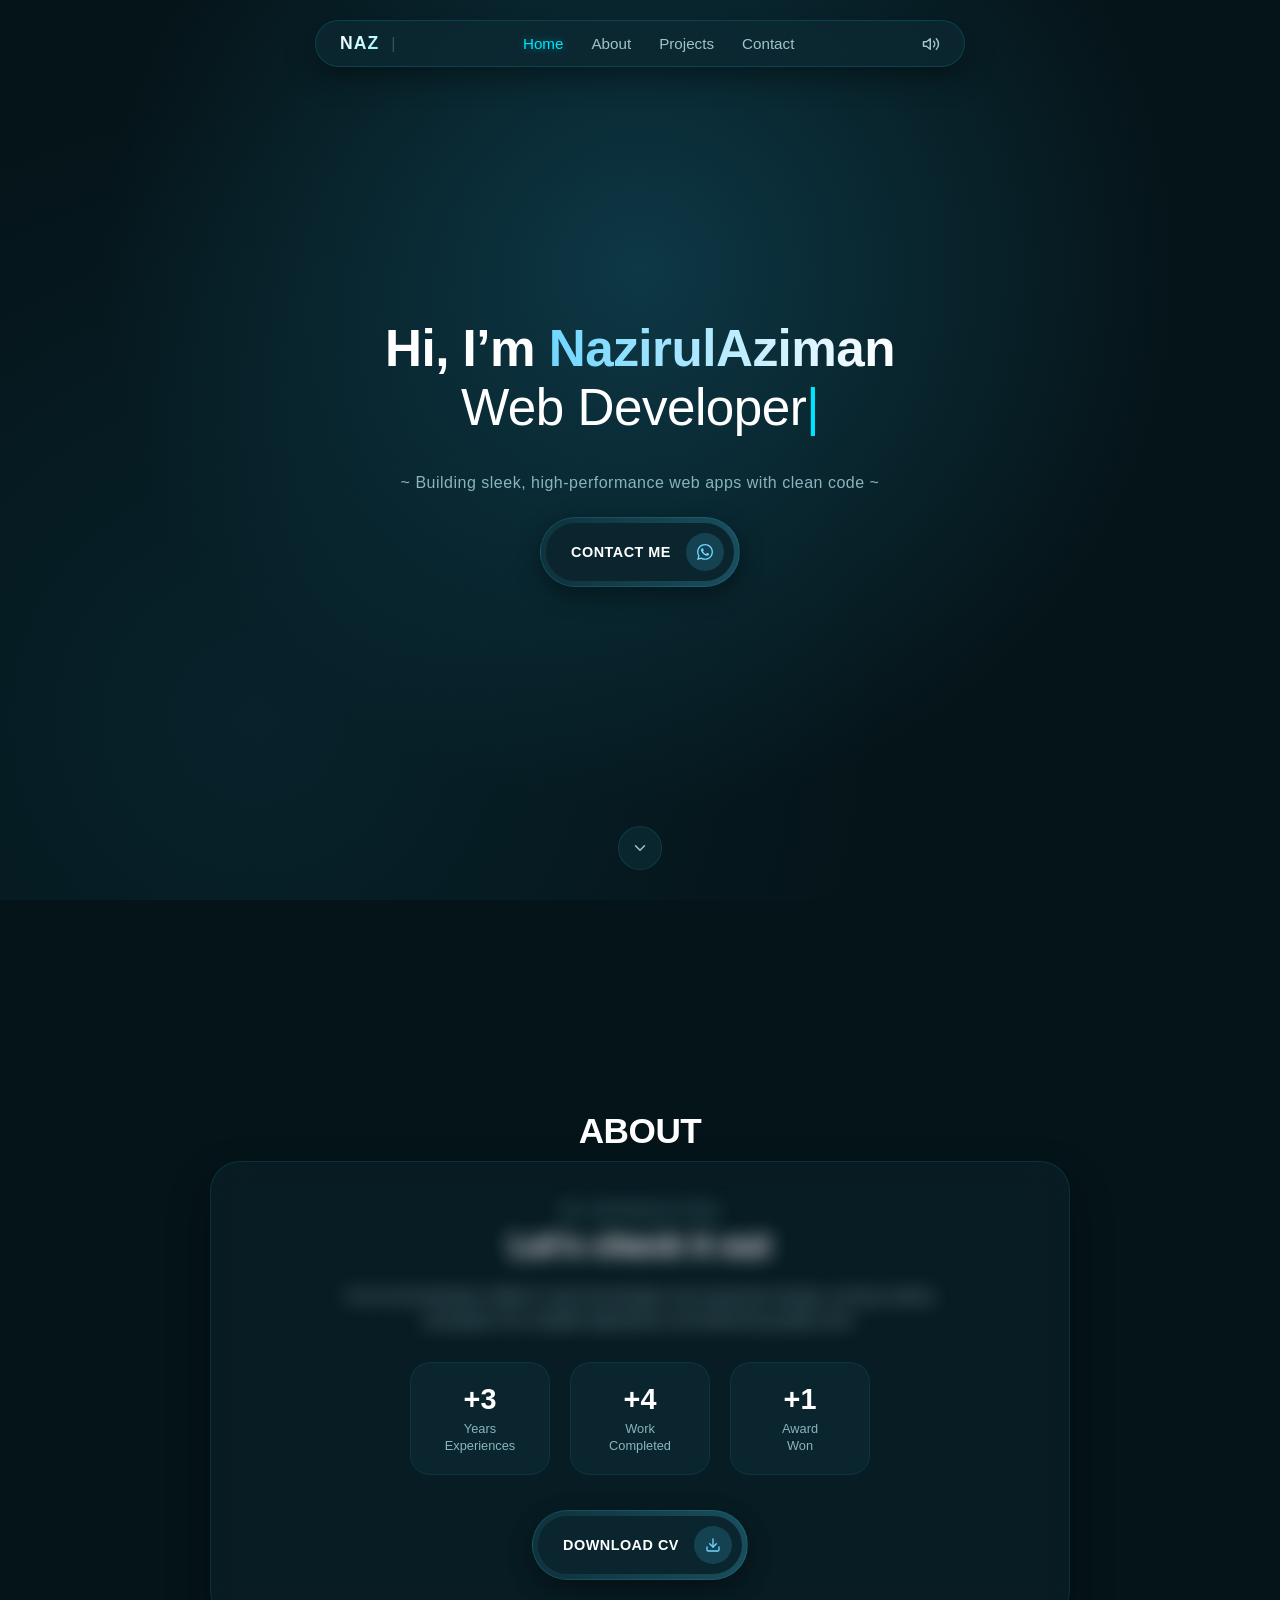
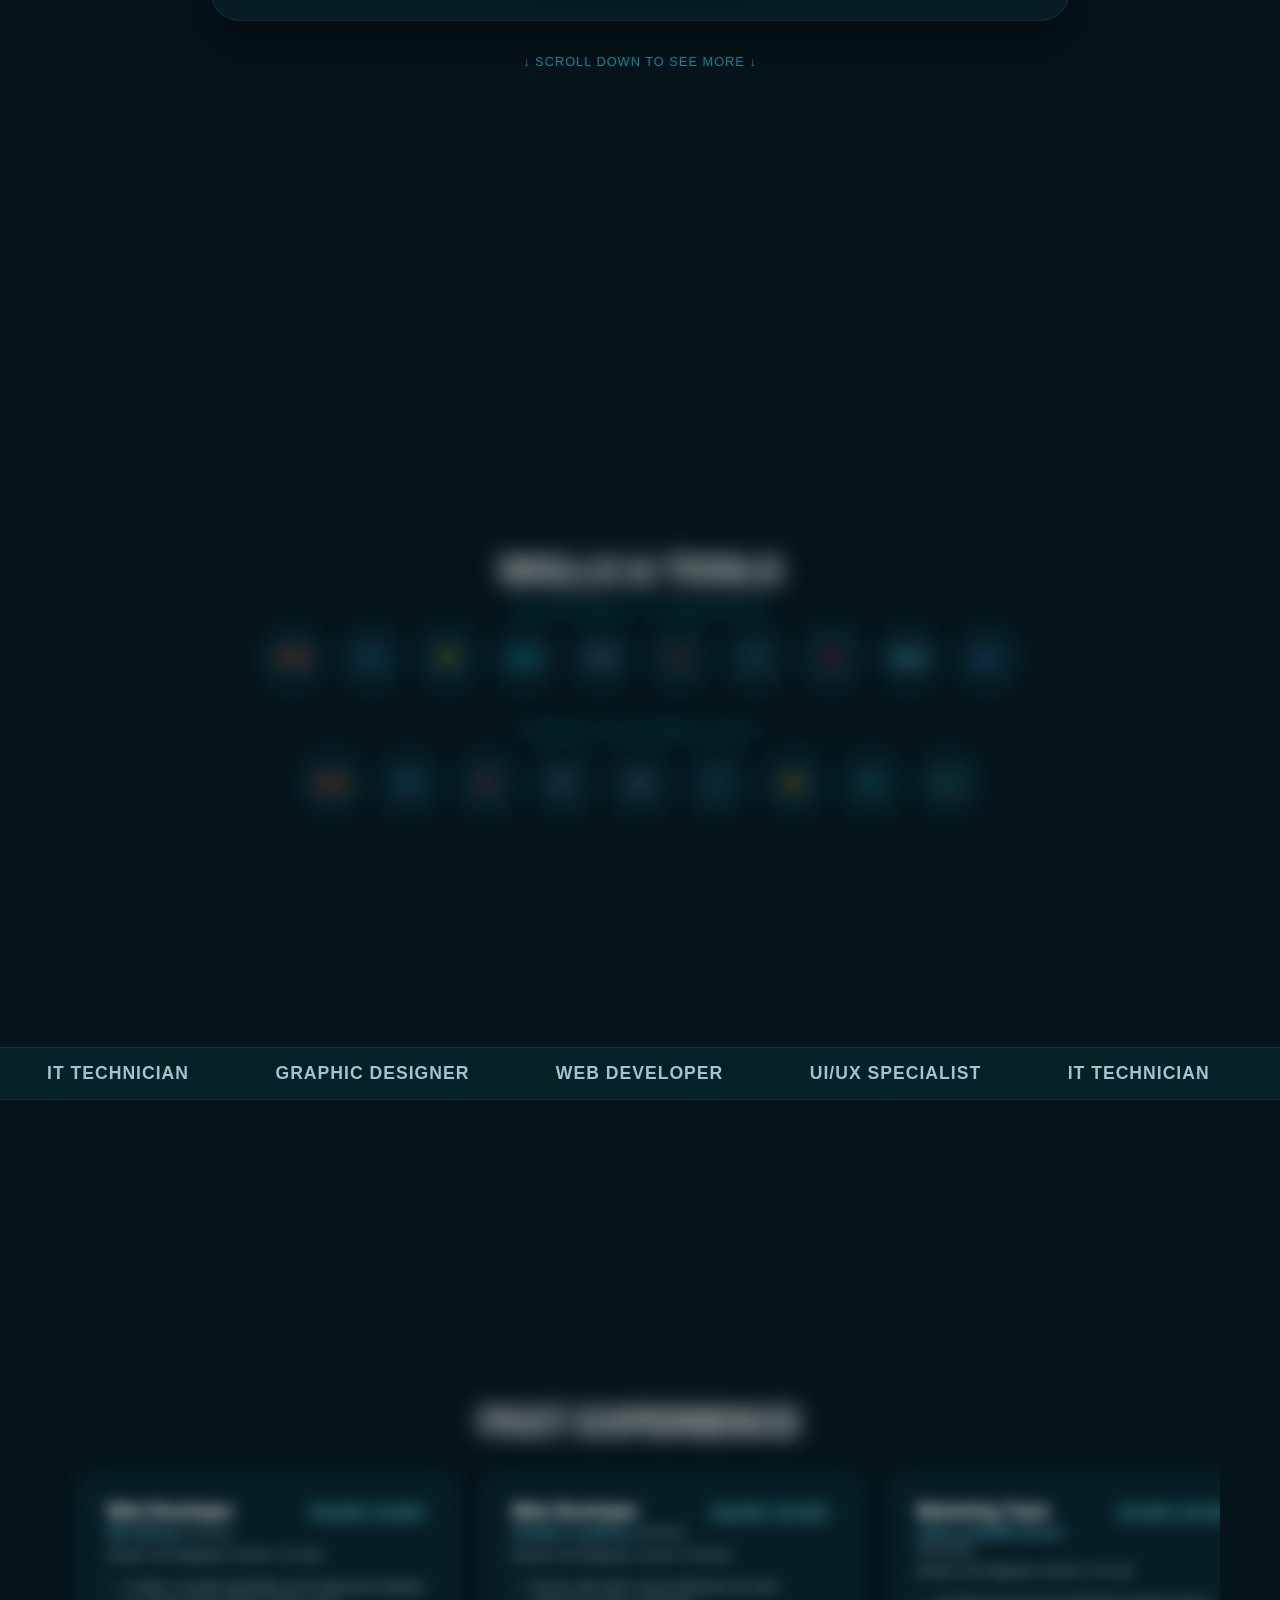
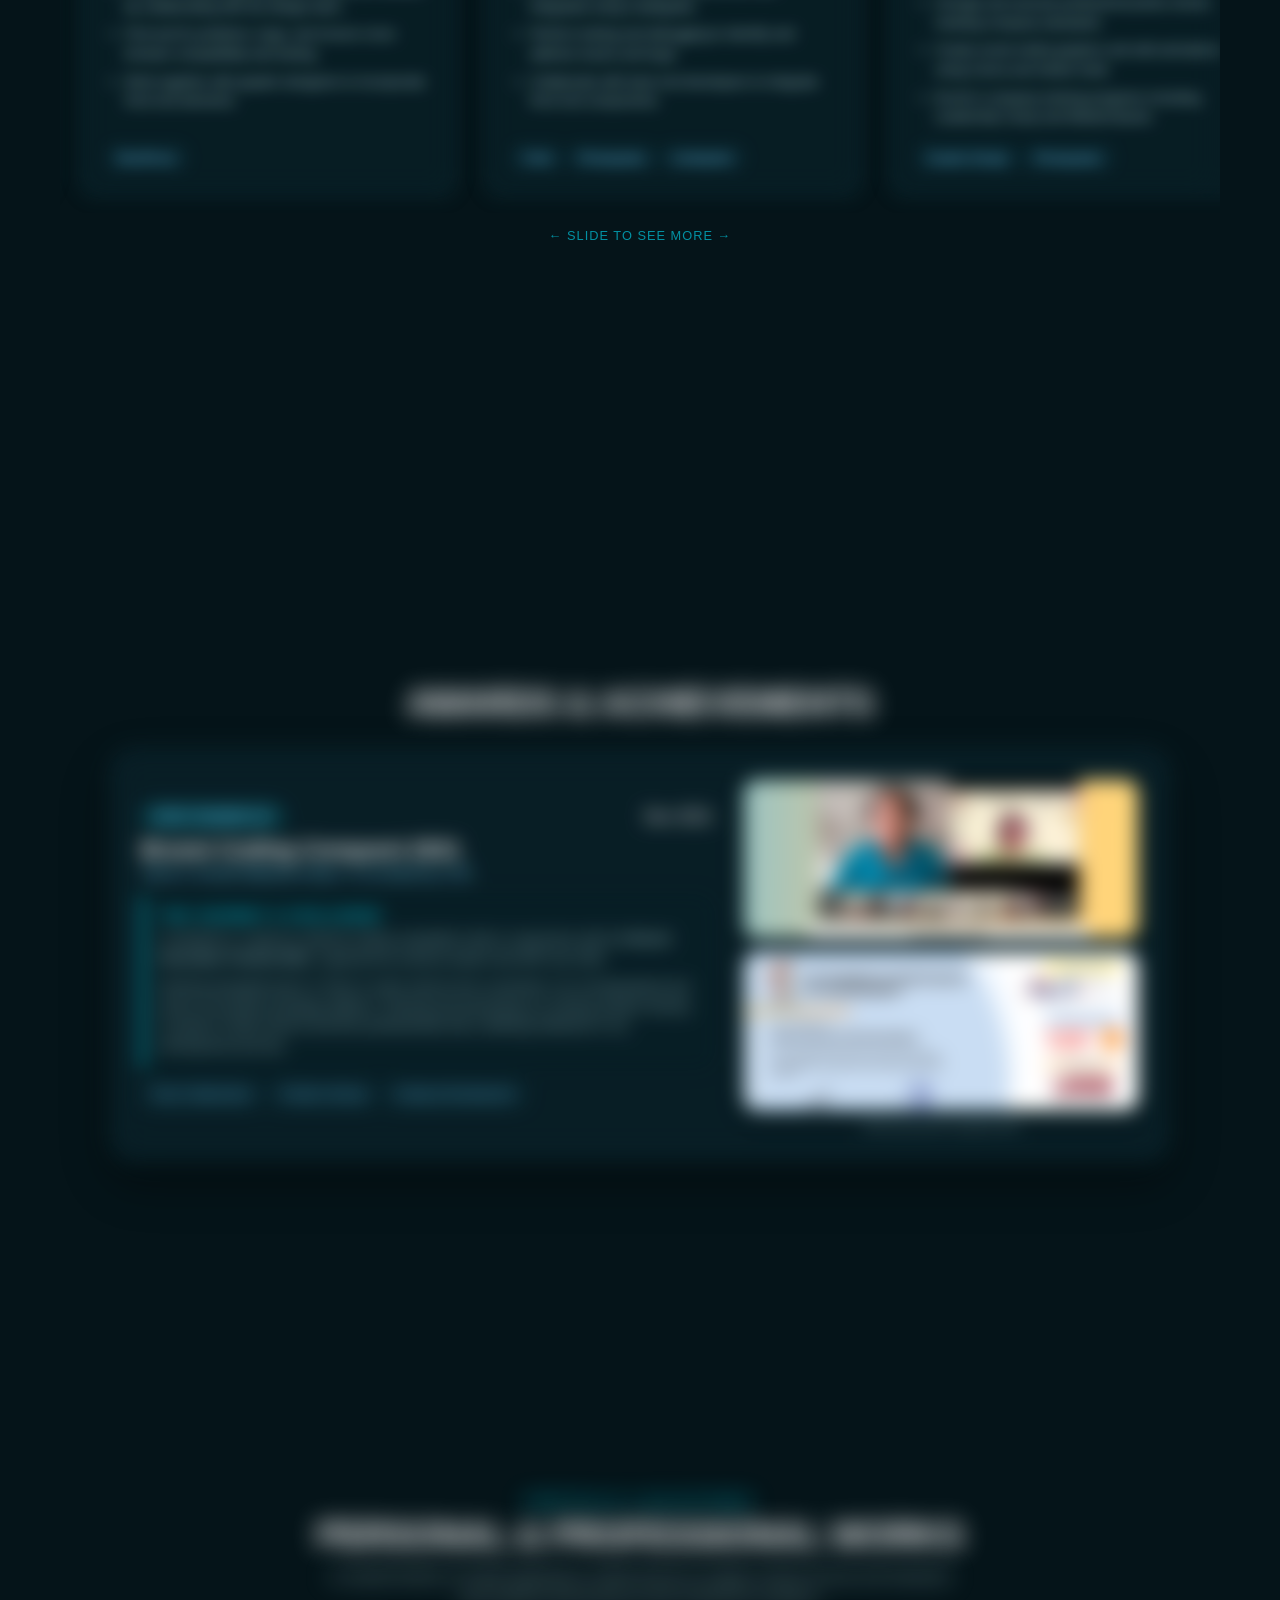
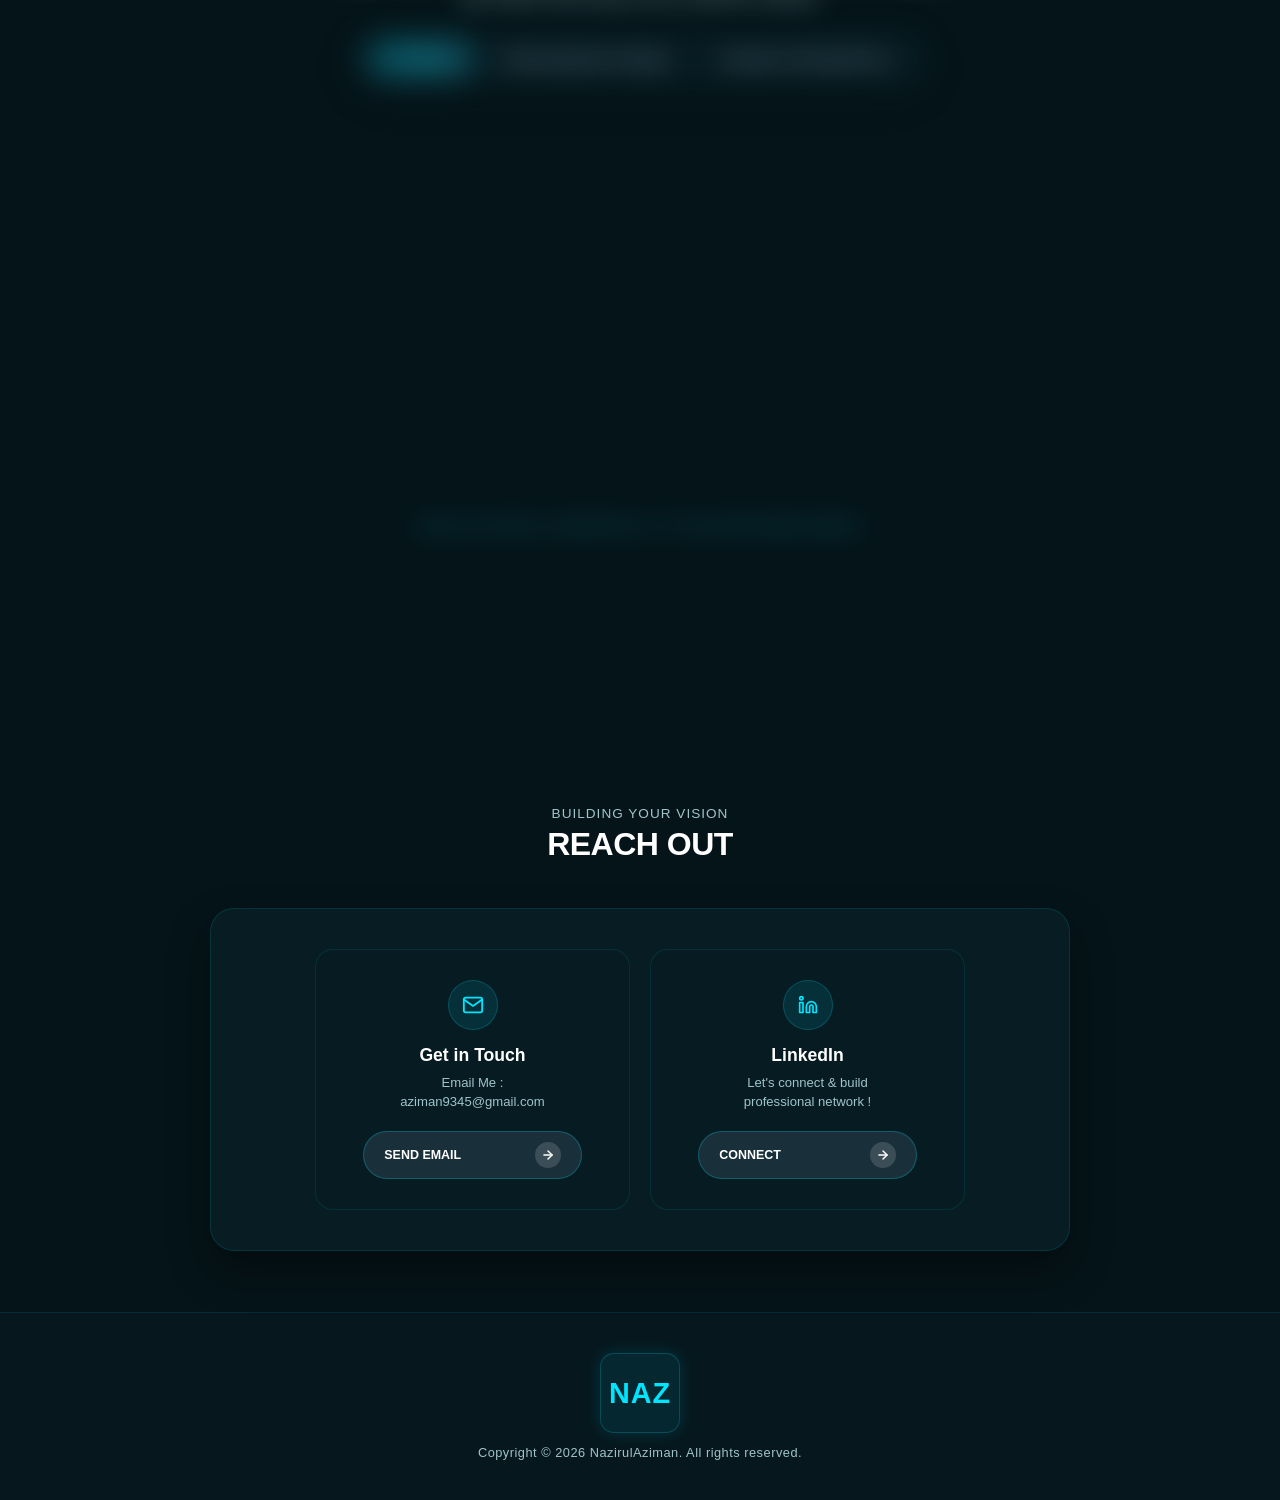
==== commit a17a4c6b: "transition update" ====
--- a/index.html
+++ b/index.html
@@ -59,13 +59,10 @@
                 
                 <!-- Sound Toggle Button -->
                 <button id="musicToggleBtn" class="settings-icon" aria-label="Toggle Background Music">
-                    <!-- Sound On Icon (Default State) -->
                     <svg id="soundOnIcon" class="audio-icon" width="18" height="18" viewBox="0 0 24 24" fill="none" stroke="currentColor" stroke-width="2" stroke-linecap="round" stroke-linejoin="round">
                         <polygon points="11 5 6 9 2 9 2 15 6 15 11 19 11 5"></polygon>
                         <path d="M19.07 4.93a10 10 0 0 1 0 14.14M15.54 8.46a5 5 0 0 1 0 7.07"></path>
                     </svg>
-                    
-                    <!-- Sound Off Icon (Hidden by Default) -->
                     <svg id="soundOffIcon" class="audio-icon hidden" width="18" height="18" viewBox="0 0 24 24" fill="none" stroke="currentColor" stroke-width="2" stroke-linecap="round" stroke-linejoin="round">
                         <polygon points="11 5 6 9 2 9 2 15 6 15 11 19 11 5"></polygon>
                         <line x1="23" y1="9" x2="17" y2="15"></line>
@@ -82,10 +79,14 @@
 
         <!-- Hero Content Section -->
         <main class="hero">
-            <h1>Hi, I’m <span>NazirulAziman</span><br><span class="typewriter-text"></span><span class="cursor">|</span></h1>
-            <p class="tagline">~ Building sleek, high-performance web apps with clean code ~</p>
+            <!-- Yellow Circle Element -->
+            <h1 class="hero-title">Hi, I’m <span>NazirulAziman</span><br><span class="typewriter-text"></span><span class="cursor">|</span></h1>
             
-            <div class="btn-container">
+            <!-- Green Circle Element -->
+            <p class="tagline hero-tagline">~ Building sleek, high-performance web apps with clean code ~</p>
+            
+            <!-- Red Circle Element -->
+            <div class="btn-container hero-btn">
                 <a href="https://wa.me/6737283110" target="_blank" class="contact-btn" style="text-decoration: none; display: inline-flex; align-items: center;">
                     CONTACT ME
                     <span class="icon-box" style="display: inline-flex; align-items: center; justify-content: center;">
@@ -112,25 +113,27 @@
     <!-- //Section 3 Start: About Screen -->
     <div class="section-container" id="about">
         <section class="about-section">
-            <h2 class="section-title">About</h2>
+            <h2 class="section-title about-title">About</h2>
             <div class="about-card">
-                <p class="about-subtitle">My Introduction</p>
-                <h3 class="about-heading">Let's check it out</h3>
-                <p class="about-desc">
-                    Front-end developer skilled in web technologies and responsive design, turning creative prototypes into scalable applications and delivering quality work.
-                </p>
+                <div class="about-text-group">
+                    <p class="about-subtitle">My Introduction</p>
+                    <h3 class="about-heading">Let's check it out</h3>
+                    <p class="about-desc">
+                        Front-end developer skilled in web technologies and responsive design, turning creative prototypes into scalable applications and delivering quality work.
+                    </p>
+                </div>
 
                 <div class="stats-grid">
-                    <div class="stat-box">
-                        <div class="stat-number">+3</div>
+                    <div class="stat-box" style="--card-index: 0;">
+                        <div class="stat-number" data-target="3">+3</div>
                         <div class="stat-label">Years<br>Experiences</div>
                     </div>
-                    <div class="stat-box">
-                        <div class="stat-number">+4</div>
+                    <div class="stat-box" style="--card-index: 1;">
+                        <div class="stat-number" data-target="4">+4</div>
                         <div class="stat-label">Work<br>Completed</div>
                     </div>
-                    <div class="stat-box">
-                        <div class="stat-number">+1</div>
+                    <div class="stat-box" style="--card-index: 2;">
+                        <div class="stat-number" data-target="1">+1</div>
                         <div class="stat-label">Award<br>Won</div>
                     </div>
                 </div>
@@ -167,16 +170,16 @@
             <div class="skill-category-group">
                 <span class="skill-category-title">Development & Frameworks</span>
                 <div class="skills-grid">
-                    <div class="skill-item" data-tooltip="HTML5"><span class="tool-text" style="color: #E34F26;">HTML</span></div>
-                    <div class="skill-item" data-tooltip="CSS3"><span class="tool-text" style="color: #1572B6;">CSS</span></div>
-                    <div class="skill-item" data-tooltip="JavaScript"><span class="tool-text" style="color: #F7DF1E;">JS</span></div>
-                    <div class="skill-item" data-tooltip="AJAX"><span class="tool-text" style="color: #00e5ff; font-size: 0.7rem;">AJAX</span></div>
-                    <div class="skill-item" data-tooltip="PHP"><span class="tool-text" style="color: #777BB4;">PHP</span></div>
-                    <div class="skill-item" data-tooltip="CodeIgniter"><span class="tool-text" style="color: #EE4323; font-size: 0.75rem;">CI</span></div>
-                    <div class="skill-item" data-tooltip="WordPress"><span class="tool-text" style="color: #21759B; font-size: 0.75rem;">WP</span></div>
-                    <div class="skill-item" data-tooltip="Angular JS"><span class="tool-text" style="color: #DD0031; font-size: 0.75rem;">Ng</span></div>
-                    <div class="skill-item" data-tooltip="React Native"><span class="tool-text" style="color: #61DAFB; font-size: 0.75rem;">React</span></div>
-                    <div class="skill-item" data-tooltip="Ionic"><span class="tool-text" style="color: #3880ff; font-size: 0.7rem;">Ionic</span></div>
+                    <div class="skill-item" data-tooltip="HTML5" style="--item-index: 1;"><span class="tool-text" style="color: #E34F26;">HTML</span></div>
+                    <div class="skill-item" data-tooltip="CSS3" style="--item-index: 2;"><span class="tool-text" style="color: #1572B6;">CSS</span></div>
+                    <div class="skill-item" data-tooltip="JavaScript" style="--item-index: 3;"><span class="tool-text" style="color: #F7DF1E;">JS</span></div>
+                    <div class="skill-item" data-tooltip="AJAX" style="--item-index: 4;"><span class="tool-text" style="color: #00e5ff; font-size: 0.7rem;">AJAX</span></div>
+                    <div class="skill-item" data-tooltip="PHP" style="--item-index: 5;"><span class="tool-text" style="color: #777BB4;">PHP</span></div>
+                    <div class="skill-item" data-tooltip="CodeIgniter" style="--item-index: 6;"><span class="tool-text" style="color: #EE4323; font-size: 0.75rem;">CI</span></div>
+                    <div class="skill-item" data-tooltip="WordPress" style="--item-index: 7;"><span class="tool-text" style="color: #21759B; font-size: 0.75rem;">WP</span></div>
+                    <div class="skill-item" data-tooltip="Angular JS" style="--item-index: 8;"><span class="tool-text" style="color: #DD0031; font-size: 0.75rem;">Ng</span></div>
+                    <div class="skill-item" data-tooltip="React Native" style="--item-index: 9;"><span class="tool-text" style="color: #61DAFB; font-size: 0.75rem;">React</span></div>
+                    <div class="skill-item" data-tooltip="Ionic" style="--item-index: 10;"><span class="tool-text" style="color: #3880ff; font-size: 0.7rem;">Ionic</span></div>
                 </div>
             </div>
 
@@ -184,15 +187,15 @@
             <div class="skill-category-group" style="margin-top: 20px;">
                 <span class="skill-category-title">Design & Multimedia Suite</span>
                 <div class="skills-grid">
-                    <div class="skill-item" data-tooltip="Figma"><span class="tool-text" style="color: #F24E1E; font-size: 0.75rem;">Figma</span></div>
-                    <div class="skill-item" data-tooltip="Adobe Photoshop"><span class="tool-text" style="color: #31A8FF;">Ps</span></div>
-                    <div class="skill-item" data-tooltip="Adobe InDesign"><span class="tool-text" style="color: #FF3366;">Id</span></div>
-                    <div class="skill-item" data-tooltip="Adobe Premiere"><span class="tool-text" style="color: #9999FF;">Pr</span></div>
-                    <div class="skill-item" data-tooltip="Adobe After Effects"><span class="tool-text" style="color: #CC99FF;">Ae</span></div>
-                    <div class="skill-item" data-tooltip="Adobe Lightroom"><span class="tool-text" style="color: #3399FF;">Lr</span></div>
-                    <div class="skill-item" data-tooltip="Adobe Dreamweaver"><span class="tool-text" style="color: #FF9900;">Dw</span></div>
-                    <div class="skill-item" data-tooltip="Canva"><span class="tool-text" style="color: #00C4CC;">Cv</span></div>
-                    <div class="skill-item" data-tooltip="Microsoft Office"><span class="tool-text" style="color: #107C41; font-size: 0.75rem;">Office</span></div>
+                    <div class="skill-item" data-tooltip="Figma" style="--item-index: 11;"><span class="tool-text" style="color: #F24E1E; font-size: 0.75rem;">Figma</span></div>
+                    <div class="skill-item" data-tooltip="Adobe Photoshop" style="--item-index: 12;"><span class="tool-text" style="color: #31A8FF;">Ps</span></div>
+                    <div class="skill-item" data-tooltip="Adobe InDesign" style="--item-index: 13;"><span class="tool-text" style="color: #FF3366;">Id</span></div>
+                    <div class="skill-item" data-tooltip="Adobe Premiere" style="--item-index: 14;"><span class="tool-text" style="color: #9999FF;">Pr</span></div>
+                    <div class="skill-item" data-tooltip="Adobe After Effects" style="--item-index: 15;"><span class="tool-text" style="color: #CC99FF;">Ae</span></div>
+                    <div class="skill-item" data-tooltip="Adobe Lightroom" style="--item-index: 16;"><span class="tool-text" style="color: #3399FF;">Lr</span></div>
+                    <div class="skill-item" data-tooltip="Adobe Dreamweaver" style="--item-index: 17;"><span class="tool-text" style="color: #FF9900;">Dw</span></div>
+                    <div class="skill-item" data-tooltip="Canva" style="--item-index: 18;"><span class="tool-text" style="color: #00C4CC;">Cv</span></div>
+                    <div class="skill-item" data-tooltip="Microsoft Office" style="--item-index: 19;"><span class="tool-text" style="color: #107C41; font-size: 0.75rem;">Office</span></div>
                 </div>
             </div>
         </section>
@@ -223,11 +226,11 @@
                 <div class="experience-track" id="expTrack">
                     
                     <!-- Experience Item 1 -->
-                    <div class="exp-card">
+                    <div class="exp-card" style="--card-index: 1;">
                         <div class="exp-header">
                             <div>
                                 <h3 class="exp-role">Web Developer</h3>
-                                <p class="exp-company">Mint Brunei <span class="exp-type">• Full-time</span></p>
+                                <p class="exp-company">Mint Brunei <span class="exp-type">Full-time</span></p>
                             </div>
                             <span class="exp-date">Feb 2024 - Jul 2025</span>
                         </div>
@@ -243,11 +246,11 @@
                     </div>
 
                     <!-- Experience Item 2 -->
-                    <div class="exp-card">
+                    <div class="exp-card" style="--card-index: 2;">
                         <div class="exp-header">
                             <div>
                                 <h3 class="exp-role">Web Developer</h3>
-                                <p class="exp-company">Mindtrex Academy <span class="exp-type">• Part-time</span></p>
+                                <p class="exp-company">Mindtrex Academy <span class="exp-type">Part-time</span></p>
                             </div>
                             <span class="exp-date">Aug 2023 - Jan 2024</span>
                         </div>
@@ -265,11 +268,11 @@
                     </div>
 
                     <!-- Experience Item 3 -->
-                    <div class="exp-card">
+                    <div class="exp-card" style="--card-index: 3;">
                         <div class="exp-header">
                             <div>
                                 <h3 class="exp-role">Marketing Team</h3>
-                                <p class="exp-company">Shell LiveWIRE Brunei <span class="exp-type">• Internship</span></p>
+                                <p class="exp-company">Shell LiveWIRE Brunei <span class="exp-type">Internship</span></p>
                             </div>
                             <span class="exp-date">Jan 2023 - Jun 2023</span>
                         </div>
@@ -286,11 +289,11 @@
                     </div>
 
                     <!-- Experience Item 4 -->
-                    <div class="exp-card">
+                    <div class="exp-card" style="--card-index: 4;">
                         <div class="exp-header">
                             <div>
                                 <h3 class="exp-role">IT Technician</h3>
-                                <p class="exp-company">Wira Juta Sdn Bhd <span class="exp-type">• Full-time</span></p>
+                                <p class="exp-company">Wira Juta Sdn Bhd <span class="exp-type">Full-time</span></p>
                             </div>
                             <span class="exp-date">Aug 2019 - Jul 2020</span>
                         </div>
@@ -305,11 +308,11 @@
                     </div>
 
                     <!-- Experience Item 5 -->
-                    <div class="exp-card">
+                    <div class="exp-card" style="--card-index: 5;">
                         <div class="exp-header">
                             <div>
                                 <h3 class="exp-role">IT Support Technician</h3>
-                                <p class="exp-company">DXC Technology <span class="exp-type">• Internship</span></p>
+                                <p class="exp-company">DXC Technology <span class="exp-type">Internship</span></p>
                             </div>
                             <span class="exp-date">Jan 2019 - Apr 2019</span>
                         </div>
@@ -331,15 +334,6 @@
                 <span>&larr; Slide to see more &rarr;</span>
             </div>
         </section>
-        
-        <!-- Scroll Down Indicator -->
-        <div class="scroll-down">
-            <button class="arrow-btn" id="scrollArrow" aria-label="Scroll down">
-                <svg width="18" height="18" viewBox="0 0 24 24" fill="none" stroke="currentColor" stroke-width="2" stroke-linecap="round" stroke-linejoin="round">
-                    <polyline points="6 9 12 15 18 9"></polyline>
-                </svg>
-            </button>
-        </div>
     </div>
     <!-- //Section 5 end -->
 
@@ -347,41 +341,56 @@
     <!-- //Section 6 Start: Awards & Achievements -->
     <div class="section-container" id="awards">
         <section class="awards-section">
-            <h2 class="section-title" style="text-align: center;">Awards</h2>
+            <h2 class="section-title" style="text-align: center;">Awards & Achievements</h2>
             <div class="awards-grid">
                 
-                <!-- Award Card -->
+                <!-- Award Card (Two-Column Storytelling Layout) -->
                 <div class="award-card">
-                    <div class="award-header">
-                        <div>
-                            <span class="award-badge">First Runner Up</span>
+                    <div class="award-main-layout">
+                        
+                        <!-- Left Side: Storytelling & Details -->
+                        <div class="award-story-side">
+                            <div class="award-header">
+                                <span class="award-badge">First Runner Up</span>
+                                <span class="award-date">Dec 2021</span>
+                            </div>
                             <h3 class="award-title">Brunei Coding Conquest 2021</h3>
                             <p class="award-org">Team 6: Kenali Makanan Kitani • Co-hosted by UTB</p>
-                        </div>
-                        <span class="award-date">Dec 2021</span>
-                    </div>
-
-                    <!-- Award Proof Images Container -->
-                    <div class="award-images-grid">
-                        <!-- Image 1 -->
-                        <div class="award-image-container modal-trigger">
-                            <img src="award_sc.png" alt="Winner Announcement" class="award-img">
-                            <div class="img-overlay-hint"><i class="fas fa-expand"></i> Winner Photo</div>
-                        </div>
-                        <!-- Image 2 -->
-                        <div class="award-image-container modal-trigger">
-                            <img src="completion.png" alt="Award Certificate" class="award-img">
-                            <div class="img-overlay-hint"><i class="fas fa-expand"></i> Certificate</div>
-                        </div>
-                    </div>
-
-                    <p class="award-description">
-                        Competed in a rigorous national coding competition held in conjunction with the Brunei December Festival 2021 and supported by industry leaders like BSP and UNN. Developed a solution under Team 6 alongside peers and presented to data science and tech professionals.
-                    </p>
-                    <div class="award-footer">
-                        <span class="skill-tag">Team Collaboration</span>
-                        <span class="skill-tag">Problem Solving</span>
-                        <span class="skill-tag">Coding & Development</span>
+                            
+                            <div class="award-story-box">
+                                <h4 class="story-heading">The Journey & Challenge</h4>
+                                <p class="award-description">
+                                    Competed in a rigorous national coding competition held in conjunction with the <strong>Brunei December Festival 2021</strong>, supported by industry leaders like BSP and UNN. 
+                                </p>
+                                <p class="award-description">
+                                    Working alongside peers in Team 6 under intense time constraints, we conceptualized and built an innovative prototype platform. Pitching and presenting our working solution directly to panels of data science and tech professionals was a defining milestone in my development journey.
+                                </p>
+                            </div>
+
+                            <div class="award-footer">
+                                <span class="skill-tag">Team Collaboration</span>
+                                <span class="skill-tag">Problem Solving</span>
+                                <span class="skill-tag">Coding & Development</span>
+                            </div>
+                        </div>
+
+                        <!-- Right Side: Interactive Proof Images -->
+                        <div class="award-visual-side">
+                            <div class="award-images-grid">
+                                <!-- Image 1 -->
+                                <div class="award-image-container modal-trigger">
+                                    <img src="award_sc.png" alt="Winner Announcement" class="award-img">
+                                    <div class="img-overlay-hint"><i class="fas fa-expand"></i> Winner Photo</div>
+                                </div>
+                                <!-- Image 2 -->
+                                <div class="award-image-container modal-trigger">
+                                    <img src="completion.png" alt="Award Certificate" class="award-img">
+                                    <div class="img-overlay-hint"><i class="fas fa-expand"></i> Certificate</div>
+                                </div>
+                            </div>
+                            <p class="image-caption"><i class="fas fa-info-circle"></i> Click any proof to expand view</p>
+                        </div>
+
                     </div>
                 </div>
 
@@ -400,72 +409,104 @@
     <!-- //Section 7 Start: Personal Projects Screen -->
     <div class="section-container" id="projects">
         <section class="projects-section">
-            <h2 class="section-title">Personal Project</h2>
+            <div class="section-header-wrap">
+                <span class="section-subtitle">Portfolio & Milestones</span>
+                <h2 class="section-title">Personal & Professional Works</h2>
+                <p class="section-desc">A curated timeline of mobile applications crafted during my college creative journey and enterprise web solutions built during my time at MindTrex Academy.</p>
+            </div>
             
             <!-- Category Filter Pills -->
             <div class="project-filters">
                 <button class="filter-btn active" data-filter="all">All Works</button>
-                <button class="filter-btn" data-filter="app">Mobile Application</button>
-                <button class="filter-btn" data-filter="web">Website</button>
+                <button class="filter-btn" data-filter="app">Mobile Application (College)</button>
+                <button class="filter-btn" data-filter="web">Enterprise / Web (MindTrex)</button>
             </div>
 
             <!-- Projects Carousel / Grid Container -->
             <div class="projects-carousel-container" id="projectsContainer">
                 <div class="projects-track">
                     
-                    <!-- Project Card: DeClutter -->
+                    <!-- Project Card 1: DeClutter -->
                     <div class="project-card active-project" 
                         data-category="app" 
-                        data-images="/project/declutter1.png, /project/declutter2.png, /project/declutter3.png, /project/declutter4.png" 
-                        data-details="Developed a peer-to-peer mobile marketplace platform dedicated to pre-owned fashion, empowering users to seamlessly buy and sell second-hand clothes. Handled end-to-end design and architecture—including user flow mapping, UI/UX wireframing in Figma, item listing flows, category filters, and secure user profiles—all optimized with accessible typography and clean dark-mode contrast.">
+                        data-images="/project/declutter0.png, /project/declutter1.png, /project/declutter2.png, /project/declutter3.png, /project/declutter4.png" 
+                        data-context="College Innovation Project • Solo Developer & Designer"
+                        data-status="Case Study / Confidential Concept"
+                        data-details="DeClutter was conceptualized and prototyped during my college years to tackle fast-fashion waste. I engineered a peer-to-peer mobile marketplace platform dedicated to pre-owned fashion. Handled end-to-end design and architecture—including user flow mapping, UI/UX wireframing in Figma, item listing logic, category filtering, and secure user profiles—all optimized with accessible typography and high-contrast dark mode aesthetics. (Live link restricted due to academic archive status).">
+                        <div class="project-badge">College Archive</div>
                         <div class="project-img-box">
                             <img src="/project/declutter0.png" alt="DeClutter Mobile Marketplace App" class="project-img">
+                            <div class="img-overlay-hint"><span>Click for Case Study</span></div>
                         </div>
                         <div class="project-info">
-                            <h3>Mobile Application: DeClutter</h3>
-                            <p>A peer-to-peer mobile marketplace application designed for users to easily buy and sell pre-owned clothing items.</p>
-                        </div>
-                    </div>
-
-                    <!-- Project Card: Twitdown -->
+                            <h3>DeClutter Marketplace</h3>
+                            <p class="project-tagline">Sustainable peer-to-peer fashion trading mobile app.</p>
+                            <div class="tech-tags">
+                                <span>Figma</span><span>UI/UX</span><span>Mobile App</span>
+                            </div>
+                        </div>
+                    </div>
+
+                    <!-- Project Card 2: Twitdown -->
                     <div class="project-card active-project" 
                         data-category="app" 
-                        data-images="/project/twitdown.png, /project/twitdown1.png" 
-                        data-details="Designed a comprehensive mobile application UI/UX architecture from the ground up. Handled rigorous user flow mapping and wireframing in Figma covering multiple interactive states—including authentication (login/signup), home feeds, interactive menus, user profiles, editing states, and direct messaging screens. Styled with accessible typography and a clean, immersive dark-mode aesthetic.">
+                        data-images="/project/twitdown1.png, /project/twitdown.png" 
+                        data-context="College UI/UX Design Exercise • Advanced Prototyping"
+                        data-status="Design System Concept"
+                        data-details="Designed as a comprehensive mobile application UI/UX architecture from the ground up during my undergraduate studies. Handled rigorous user flow mapping and wireframing in Figma covering multiple interactive states—including complex authentication flows (login/signup), dynamic home feeds, sliding navigation drawers, user profiles, editing states, and real-time direct messaging screens. Styled with deep immersive dark-mode gradients.">
+                        <div class="project-badge">College Archive</div>
                         <div class="project-img-box">
                             <img src="/project/twitdown1.png" alt="Twitdown Mobile App UI" class="project-img">
+                            <div class="img-overlay-hint"><span>Click for Case Study</span></div>
                         </div>
                         <div class="project-info">
-                            <h3>Mobile Application: Twitdown</h3>
-                            <p>A comprehensive mobile application UI design featuring multi-state navigation, authentication flows, user profiles, and direct messaging screens.</p>
-                        </div>
-                    </div>
-
-                    <!-- Project Card: Grillzen -->
+                            <h3>Twitdown Social Suite</h3>
+                            <p class="project-tagline">Multi-state interactive mobile experience architecture.</p>
+                            <div class="tech-tags">
+                                <span>UI/UX Design</span><span>Prototyping</span><span>Dark Mode</span>
+                            </div>
+                        </div>
+                    </div>
+
+                    <!-- Project Card 3: Grillzen -->
                     <div class="project-card active-project" 
                         data-category="app" 
-                        data-images="/project/grillzen.png, /project/grillzen1.png" 
-                        data-details="Built my very first mobile application using the Ionic framework, centered around a seamless food-ordering theme. Handled end-to-end development, including user interface design, food catalog browsing, cart management flows, and responsive mobile component integration.">
+                        data-images="/project/grillzen0.png, /project/grillzen.png, /project/grillzen1.png" 
+                        data-context="First Mobile Engineering Milestone • College Project"
+                        data-status="Academic Prototype"
+                        data-details="Grillzen marks my foundational transition into mobile engineering. Built using the Ionic framework, this food-ordering application was crafted to master cross-platform paradigms. I managed end-to-end development, including responsive layout configuration, food catalog browsing trees, interactive cart state handlers, and seamless touch-friendly component integration.">
+                        <div class="project-badge">College Milestone</div>
                         <div class="project-img-box">
                             <img src="/project/grillzen0.png" alt="Grillzen Food Ordering App" class="project-img">
+                            <div class="img-overlay-hint"><span>Click for Case Study</span></div>
                         </div>
                         <div class="project-info">
-                            <h3>Mobile Application: Grillzen</h3>
-                            <p>A food-ordering mobile application built using the Ionic framework for a smooth cross-platform ordering experience.</p>
-                        </div>
-                    </div>
-
-                    <!-- Project Card: Islamic Mind -->
+                            <h3>Grillzen Food App</h3>
+                            <p class="project-tagline">Cross-platform food ordering system built with Ionic.</p>
+                            <div class="tech-tags">
+                                <span>Ionic</span><span>Cross-Platform</span><span>Mobile Dev</span>
+                            </div>
+                        </div>
+                    </div>
+
+                    <!-- Project Card 4: Islamic Mind -->
                     <div class="project-card active-project" 
                         data-category="web" 
-                        data-images="/project/im1.png, /project/im2.png, /project/im3.png, /project/im4.png" 
-                        data-details="Developed during my time at MindTrex Academy in collaboration with an overseas programmer from Indonesia via Google Meet and Zoom video conferences. Built as an educational web application tailored for children to explore interactive learning content. Handled system architecture, UI implementation, and cross-border code integration.">
+                        data-images="/project/im.png, /project/im1.png, /project/im2.png, /project/im3.png, /project/im4.png" 
+                        data-context="Professional Collaboration • MindTrex Academy"
+                        data-status="NDA Protected / Enterprise Collaboration"
+                        data-details="Developed during my tenure at MindTrex Academy through high-level cross-border teamwork. Collaborated daily with an overseas programmer based in Indonesia via Google Meet and Zoom video syncs to build an immersive educational web application tailored for children. Handled system architecture structuring, frontend UI execution, and synchronized remote code integration across distributed repositories.">
+                        <div class="project-badge professional-badge">MindTrex Academy</div>
                         <div class="project-img-box">
                             <img src="/project/im.png" alt="Islamic Mind Web Application" class="project-img">
+                            <div class="img-overlay-hint"><span>Click for Case Study</span></div>
                         </div>
                         <div class="project-info">
-                            <h3>Web Application: Islamic Mind</h3>
-                            <p>An interactive educational web application designed for children, built through cross-border team collaboration.</p>
+                            <h3>Islamic Mind Web App</h3>
+                            <p class="project-tagline">Interactive educational kids platform built via cross-border collaboration.</p>
+                            <div class="tech-tags">
+                                <span>Web App</span><span>Remote Collaboration</span><span>EdTech</span>
+                            </div>
                         </div>
                     </div>
 
@@ -474,7 +515,7 @@
 
             <!-- Slide Hint Indicator -->
             <div class="slide-hint">
-                <span>&larr; Slide to see more &rarr;</span>
+                <span>&larr; Drag or scroll horizontally to explore more works &rarr;</span>
             </div>
         </section>
     </div>
--- a/style.css
+++ b/style.css
@@ -256,14 +256,78 @@
 
 
 /* ==========================================================================
-   //EXCLUSIVELY FOR SECTION 1 (HERO) START HERE
+   //EXCLUSIVELY FOR SECTION 1 (HERO) ANIMATIONS START HERE
    ========================================================================== */
 .hero {
     text-align: center;
     padding: 0 20px;
     margin-top: auto;
     margin-bottom: auto;
-    animation: fadeInUp 1s ease-out;
+}
+
+/* Default Out / Hidden States (Exiting behavior) */
+.hero-title {
+    opacity: 0;
+    filter: blur(12px);
+    transform: translateY(40px);
+    transition: transform 0.3s ease-in, opacity 0.3s ease-in, filter 0.3s ease-in; /* Fast Out */
+}
+
+.hero-tagline {
+    opacity: 0;
+    filter: blur(12px);
+    transform: scale(1.1);
+    transition: transform 0.3s ease-in, opacity 0.3s ease-in, filter 0.3s ease-in; /* Fast Out */
+}
+
+.hero-btn {
+    opacity: 0;
+    transform: scale(0); /* Scale down completely until invisible */
+    transition: transform 0.3s cubic-bezier(0.5, 0, 1, 1), opacity 0.3s ease-in; /* Fast Out */
+}
+
+/* Active In States (Entering behavior via .hero-animated) */
+.hero.hero-animated .hero-title {
+    opacity: 1;
+    filter: blur(0);
+    transform: translateY(0);
+    transition: transform 1.4s cubic-bezier(0.16, 1, 0.3, 1), 
+                opacity 1.4s ease, 
+                filter 1.4s ease; /* Slow In - Yellow Circle */
+}
+
+.hero.hero-animated .hero-tagline {
+    opacity: 1;
+    filter: blur(0);
+    transform: scale(1);
+    animation: burstAnimation 1.2s cubic-bezier(0.175, 0.885, 0.32, 1.275) forwards;
+    transition: opacity 1.2s ease, filter 1.2s ease; /* Slow In - Green Circle Burst */
+}
+
+.hero.hero-animated .hero-btn {
+    opacity: 1;
+    transform: scale(1);
+    transition: transform 0.6s cubic-bezier(0.34, 1.56, 0.64, 1), 
+                opacity 0.6s ease; /* Scale Pop In - Red Circle */
+}
+
+/* Canva-style Burst Keyframes for Green Circle */
+@keyframes burstAnimation {
+    0% {
+        transform: scale(0.6);
+        opacity: 0;
+        filter: blur(10px);
+    }
+    60% {
+        transform: scale(1.05);
+        opacity: 1;
+        filter: blur(0);
+    }
+    100% {
+        transform: scale(1);
+        opacity: 1;
+        filter: blur(0);
+    }
 }
 
 .hero h1 {
@@ -316,12 +380,11 @@
     padding: 5px;
     box-shadow: 0 8px 25px rgba(0, 0, 0, 0.4);
     border: 1px solid rgba(0, 229, 255, 0.15);
-    transition: transform 0.3s ease, box-shadow 0.3s ease;
     margin-top: 25px;
 }
 
 .btn-container:hover {
-    transform: translateY(-3px);
+    transform: translateY(-3px) scale(1) !important;
     box-shadow: 0 12px 30px rgba(0, 229, 255, 0.25);
 }
 
@@ -381,7 +444,7 @@
     color: #00e5ff;
 }
 /* ==========================================================================
-   //SECTION 1 END HERE
+   //SECTION 1 ANIMATIONS END HERE
    ========================================================================== */
 
 
@@ -403,6 +466,64 @@
     border-radius: 30px;
     padding: 40px 30px;
     box-shadow: 0 20px 40px rgba(0, 0, 0, 0.4);
+
+    /* --- Pop-up Animation Initial State --- */
+    opacity: 0;
+    transform: scale(0.85) translateY(30px);
+    visibility: hidden;
+    transition: transform 0.8s cubic-bezier(0.16, 1, 0.3, 1),
+                opacity 0.8s ease,
+                visibility 0.8s ease;
+}
+
+/* --- Pop-up Animation Active/Visible State --- */
+.about-card.visible {
+    opacity: 1;
+    transform: scale(1) translateY(0);
+    visibility: visible;
+}
+
+/* --- Blur-to-Visible Text Animation (Initial State) --- */
+.about-subtitle, 
+.about-heading, 
+.about-desc {
+    filter: blur(10px);
+    opacity: 0;
+    transition: filter 0.8s ease, opacity 0.8s ease;
+}
+
+/* Staggered text delays */
+.about-subtitle { transition-delay: 0.1s; }
+.about-heading { transition-delay: 0.2s; }
+.about-desc { transition-delay: 0.3s; }
+
+/* --- Blur-to-Visible Text Animation (Active State) --- */
+.about-card.visible .about-subtitle,
+.about-card.visible .about-heading,
+.about-card.visible .about-desc {
+    filter: blur(0);
+    opacity: 1;
+}
+
+/* --- Pop-up Animation for Stat Boxes & Button --- */
+.stat-box, 
+.cv-btn-container {
+    opacity: 0;
+    transform: scale(0.8) translateY(20px);
+    transition: transform 0.6s cubic-bezier(0.16, 1, 0.3, 1), opacity 0.6s ease;
+}
+
+/* Staggered delays for stat boxes and button so they pop sequentially */
+.stats-grid .stat-box:nth-child(1) { transition-delay: 0.4s; }
+.stats-grid .stat-box:nth-child(2) { transition-delay: 0.5s; }
+.stats-grid .stat-box:nth-child(3) { transition-delay: 0.6s; }
+.cv-btn-container { transition-delay: 0.7s; }
+
+/* --- Active State for Stat Boxes & Button --- */
+.about-card.visible .stat-box,
+.about-card.visible .cv-btn-container {
+    opacity: 1;
+    transform: scale(1) translateY(0);
 }
 
 .about-subtitle {
@@ -443,7 +564,6 @@
     border-radius: 20px;
     padding: 20px 25px;
     min-width: 140px;
-    transition: transform 0.3s ease, border-color 0.3s ease;
 }
 
 .stat-box:hover {
@@ -472,7 +592,6 @@
     padding: 5px;
     box-shadow: 0 8px 25px rgba(0, 0, 0, 0.4);
     border: 1px solid rgba(0, 229, 255, 0.15);
-    transition: transform 0.3s ease, box-shadow 0.3s ease;
 }
 
 .cv-btn-container:hover {
@@ -510,43 +629,13 @@
 .cv-btn:hover .cv-icon-box {
     background: #1c566a;
 }
-
-.about-secondary-actions {
-    display: flex;
-    justify-content: center;
-    gap: 20px;
-    margin-top: 18px;
-    flex-wrap: wrap;
-}
-
-.sub-action-link {
-    color: #70d6ff;
-    font-size: 0.82rem;
-    text-decoration: none;
-    font-weight: 500;
-    display: flex;
-    align-items: center;
-    gap: 6px;
-    padding: 6px 12px;
-    border-radius: 20px;
-    background: rgba(0, 229, 255, 0.05);
-    border: 1px solid rgba(0, 229, 255, 0.15);
-    transition: all 0.3s ease;
-}
-
-.sub-action-link:hover {
-    background: rgba(0, 229, 255, 0.15);
-    color: #ffffff;
-    border-color: rgba(0, 229, 255, 0.4);
-    transform: translateY(-2px);
-}
 /* ==========================================================================
    //SECTION 2 END HERE
    ========================================================================== */
 
 
 /* ==========================================================================
-   //EXCLUSIVELY FOR SECTION 3 (SKILLS & TOOLS) START HERE
+   //EXCLUSIVELY FOR SKILLS SECTION & TOOLS START HERE
    ========================================================================== */
 .skills-section {
     width: 100%;
@@ -558,6 +647,36 @@
     flex-direction: column;
     justify-content: center;
     height: 100vh;
+    position: relative;
+}
+
+/* --- Blur-to-Visible Text Animations (Initial State) --- */
+.skills-section .section-title,
+.skill-category-title {
+    opacity: 0;
+    filter: blur(12px);
+    transform: translateY(-10px);
+    transition: opacity 0.8s ease, filter 0.8s ease, transform 0.8s ease;
+}
+
+.skills-section .section-title {
+    transition-delay: 0.1s;
+}
+
+.skill-category-group:nth-of-type(1) .skill-category-title {
+    transition-delay: 0.2s;
+}
+
+.skill-category-group:nth-of-type(2) .skill-category-title {
+    transition-delay: 0.4s;
+}
+
+/* --- Blur-to-Visible Text Animations (Active State) --- */
+.skills-section.visible .section-title,
+.skills-section.visible .skill-category-title {
+    opacity: 1;
+    filter: blur(0);
+    transform: translateY(0);
 }
 
 .skill-category-group {
@@ -585,6 +704,7 @@
     margin: 0 auto;
 }
 
+/* --- Pop-up & Blur Animation for Skill Circles (Initial State) --- */
 .skill-item {
     position: relative;
     width: 65px;
@@ -597,12 +717,33 @@
     justify-content: center;
     font-size: 24px;
     cursor: pointer;
-    transition: all 0.3s ease;
     backdrop-filter: blur(5px);
-}
-
-.skill-item:hover {
-    transform: translateY(-6px);
+
+    /* Initial Animation Setup */
+    opacity: 0;
+    transform: scale(0.4) translateY(20px);
+    filter: blur(10px);
+    transition: transform 0.6s cubic-bezier(0.175, 0.885, 0.32, 1.275),
+                opacity 0.6s ease,
+                filter 0.6s ease,
+                background 0.3s ease,
+                border-color 0.3s ease,
+                box-shadow 0.3s ease;
+    
+    /* Staggered delay loop based on data-item-index */
+    transition-delay: calc(0.03s * var(--item-index, 1));
+}
+
+/* --- Pop-up & Blur Animation for Skill Circles (Active State) --- */
+.skills-section.visible .skill-item {
+    opacity: 1;
+    transform: scale(1) translateY(0);
+    filter: blur(0);
+}
+
+/* Hover effect active only when section is visible */
+.skills-section.visible .skill-item:hover {
+    transform: translateY(-6px) scale(1.08);
     background: rgba(26, 77, 92, 0.8);
     border-color: rgba(0, 229, 255, 0.5);
     box-shadow: 0 8px 20px rgba(0, 229, 255, 0.3);
@@ -626,6 +767,7 @@
     transition: all 0.2s ease;
     border: 1px solid rgba(0, 229, 255, 0.2);
     z-index: 5;
+    pointer-events: none;
 }
 
 .skill-item:hover::after {
@@ -673,12 +815,12 @@
     font-size: 0.8rem;
 }
 /* ==========================================================================
-   //SECTION 3 END HERE
-   ========================================================================== */
-
-
-/* ==========================================================================
-   //EXCLUSIVELY FOR SECTION 4 (EXPERIENCE) START HERE
+   //SKILLS SECTION & TOOLS END HERE
+   ========================================================================== */
+
+
+/* ==========================================================================
+   //EXCLUSIVELY FOR EXPERIENCE SECTION START HERE
    ========================================================================== */
 .experience-section {
     width: 100%;
@@ -690,6 +832,20 @@
     flex-direction: column;
     justify-content: center;
     height: 100vh;
+}
+
+/* --- Blur-to-Visible Text Animation for Title --- */
+.experience-section .section-title {
+    opacity: 0;
+    filter: blur(12px);
+    transform: translateY(-10px);
+    transition: opacity 0.8s ease, filter 0.8s ease, transform 0.8s ease;
+}
+
+.experience-section.visible .section-title {
+    opacity: 1;
+    filter: blur(0);
+    transform: translateY(0);
 }
 
 .experience-horizontal-container {
@@ -701,7 +857,7 @@
     user-select: none;
     scrollbar-width: none;
     -ms-overflow-style: none;
-    scroll-behavior: auto; /* Handled smoothly via JS */
+    scroll-behavior: auto;
 }
 
 .experience-horizontal-container::-webkit-scrollbar {
@@ -720,6 +876,7 @@
     padding-right: 10px;
 }
 
+/* --- Pop-up & Blur Animation for Experience Cards (Initial State) --- */
 .exp-card {
     background: rgba(13, 40, 50, 0.45);
     backdrop-filter: blur(14px);
@@ -729,15 +886,34 @@
     width: 380px;
     text-align: left;
     flex-shrink: 0;
-    transition: transform 0.3s ease, border-color 0.3s ease, box-shadow 0.3s ease;
     display: flex;
     flex-direction: column;
     justify-content: space-between;
-}
-
-.exp-card:hover {
+
+    /* Animation Entry Settings */
+    opacity: 0;
+    transform: scale(0.85) translateY(30px);
+    filter: blur(8px);
+    transition: transform 0.7s cubic-bezier(0.175, 0.885, 0.32, 1.275),
+                opacity 0.7s ease,
+                filter 0.7s ease,
+                border-color 0.3s ease,
+                box-shadow 0.3s ease;
+
+    /* Staggered entry timing based on card index */
+    transition-delay: calc(0.1s * var(--card-index, 1));
+}
+
+/* --- Pop-up & Blur Animation for Experience Cards (Active State) --- */
+.experience-section.visible .exp-card {
+    opacity: 1;
+    transform: scale(1) translateY(0);
+    filter: blur(0);
+}
+
+.experience-section.visible .exp-card:hover {
     border-color: rgba(0, 229, 255, 0.4);
-    transform: translateY(-5px);
+    transform: translateY(-5px) scale(1.02);
     box-shadow: 0 10px 30px rgba(0, 229, 255, 0.15);
 }
 
@@ -812,16 +988,16 @@
     border: 1px solid rgba(0, 229, 255, 0.15);
 }
 /* ==========================================================================
-   //SECTION 4 END HERE
-   ========================================================================== */
-
-
-/* ==========================================================================
-   //EXCLUSIVELY FOR SECTION 5 (AWARDS) START HERE
+   //EXPERIENCE SECTION END HERE
+   ========================================================================== */
+
+
+/* ==========================================================================
+   //EXCLUSIVELY FOR SECTION 6 (AWARDS & STORYTELLING) START HERE
    ========================================================================== */
 .awards-section {
     width: 100%;
-    max-width: 900px;
+    max-width: 1100px;
     margin: auto;
     padding: 85px 20px 20px 20px;
     text-align: left;
@@ -831,6 +1007,20 @@
     justify-content: center;
 }
 
+/* --- Section Title Blur-to-Visible Animation --- */
+.awards-section .section-title {
+    opacity: 0;
+    filter: blur(12px);
+    transform: translateY(-10px);
+    transition: opacity 0.8s ease, filter 0.8s ease, transform 0.8s ease;
+}
+
+.awards-section.visible .section-title {
+    opacity: 1;
+    filter: blur(0);
+    transform: translateY(0);
+}
+
 .awards-grid {
     display: flex;
     flex-direction: column;
@@ -838,27 +1028,62 @@
     margin-top: 15px;
 }
 
+/* --- Award Card Pop-up & Blur Entry Animation --- */
 .award-card {
-    background: rgba(13, 40, 50, 0.45);
-    backdrop-filter: blur(14px);
-    border: 1px solid rgba(0, 229, 255, 0.12);
-    border-radius: 20px;
-    padding: 24px;
-    transition: transform 0.3s ease, border-color 0.3s ease;
+    background: rgba(13, 40, 50, 0.5);
+    backdrop-filter: blur(16px);
+    border: 1px solid rgba(0, 229, 255, 0.15);
+    border-radius: 25px;
+    padding: 30px;
+    box-shadow: 0 20px 40px rgba(0, 0, 0, 0.4);
+
+    /* Initial Hidden State */
+    opacity: 0;
+    transform: scale(0.85) translateY(30px);
+    filter: blur(10px);
+    transition: transform 0.8s cubic-bezier(0.16, 1, 0.3, 1),
+                opacity 0.8s ease,
+                filter 0.8s ease,
+                border-color 0.3s ease,
+                box-shadow 0.3s ease;
+}
+
+/* Active Visible State */
+.awards-section.visible .award-card {
+    opacity: 1;
+    transform: scale(1) translateY(0);
+    filter: blur(0);
 }
 
 .award-card:hover {
     border-color: rgba(0, 229, 255, 0.4);
-    transform: translateY(-3px);
+    box-shadow: 0 15px 35px rgba(0, 229, 255, 0.2);
+}
+
+/* Two Column Layout */
+.award-main-layout {
+    display: grid;
+    grid-template-columns: 1.3fr 0.9fr;
+    gap: 30px;
+    align-items: center;
+}
+
+.award-story-side {
+    display: flex;
+    flex-direction: column;
+}
+
+.award-visual-side {
+    display: flex;
+    flex-direction: column;
+    align-items: center;
 }
 
 .award-header {
     display: flex;
     justify-content: space-between;
-    align-items: flex-start;
-    flex-wrap: wrap;
-    gap: 10px;
-    margin-bottom: 10px;
+    align-items: center;
+    margin-bottom: 8px;
 }
 
 .award-badge {
@@ -866,54 +1091,79 @@
     color: #70d6ff;
     font-size: 0.75rem;
     font-weight: 700;
-    padding: 4px 10px;
+    padding: 4px 12px;
     border-radius: 20px;
     text-transform: uppercase;
     letter-spacing: 0.5px;
     border: 1px solid rgba(0, 229, 255, 0.3);
-    display: inline-block;
-    margin-bottom: 6px;
 }
 
 .award-title {
-    font-size: 1.15rem;
+    font-size: 1.4rem;
     font-weight: 700;
     color: #ffffff;
+    margin-bottom: 2px;
 }
 
 .award-org {
-    font-size: 0.88rem;
+    font-size: 0.9rem;
     color: #70d6ff;
     font-weight: 500;
-    margin-top: 2px;
-}
-
-.award-date {
-    font-size: 0.8rem;
+    margin-bottom: 15px;
+}
+
+/* Story storytelling text box */
+.award-story-box {
+    background: rgba(7, 30, 38, 0.5);
+    border-left: 3px solid #00e5ff;
+    padding: 12px 16px;
+    border-radius: 0 12px 12px 0;
+    margin-bottom: 15px;
+}
+
+.story-heading {
+    font-size: 0.85rem;
+    color: #00e5ff;
+    text-transform: uppercase;
+    letter-spacing: 1px;
+    margin-bottom: 6px;
+    font-weight: 600;
+}
+
+.award-description {
     color: #a0c4cb;
-    background: rgba(0, 229, 255, 0.08);
-    padding: 4px 10px;
-    border-radius: 20px;
-    border: 1px solid rgba(0, 229, 255, 0.15);
-    height: fit-content;
+    font-size: 0.83rem;
+    line-height: 1.5;
+    margin-bottom: 8px;
+}
+
+.award-description:last-child {
+    margin-bottom: 0;
+}
+
+.award-footer {
+    display: flex;
+    flex-wrap: wrap;
+    gap: 8px;
 }
 
 /* Image Thumbnail Styling */
 .award-images-grid {
     display: grid;
-    grid-template-columns: 1fr 1fr;
+    grid-template-columns: 1fr;
     gap: 12px;
-    margin: 12px 0;
+    width: 100%;
 }
 
 .award-image-container {
     position: relative;
-    max-height: 150px;
+    max-height: 160px;
     overflow: hidden;
-    border-radius: 12px;
-    border: 1px solid rgba(0, 229, 255, 0.2);
+    border-radius: 14px;
+    border: 1px solid rgba(0, 229, 255, 0.25);
     background: rgba(0, 0, 0, 0.3);
     cursor: pointer;
+    box-shadow: 0 8px 20px rgba(0,0,0,0.3);
 }
 
 .award-img {
@@ -930,7 +1180,7 @@
     left: 0;
     width: 100%;
     height: 100%;
-    background: rgba(5, 20, 25, 0.7);
+    background: rgba(5, 20, 25, 0.75);
     color: #00e5ff;
     display: flex;
     align-items: center;
@@ -943,43 +1193,74 @@
 }
 
 .award-image-container:hover .award-img {
-    transform: scale(1.05);
+    transform: scale(1.06);
 }
 
 .award-image-container:hover .img-overlay-hint {
     opacity: 1;
 }
 
-.award-description {
-    color: #a0c4cb;
-    font-size: 0.82rem;
-    line-height: 1.5;
-    margin-bottom: 12px;
-}
-
-.award-footer {
-    display: flex;
-    flex-wrap: wrap;
-    gap: 8px;
-}
-/* ==========================================================================
-   //SECTION 5 END HERE
-   ========================================================================== */
-
-
-/* ==========================================================================
-   //EXCLUSIVELY FOR SECTION 6 (PROJECTS) START HERE
+.image-caption {
+    font-size: 0.72rem;
+    color: #8ab4be;
+    margin-top: 8px;
+    text-align: center;
+}
+
+/* Responsive breakpoint for smaller layouts */
+@media(max-width: 850px) {
+    .award-main-layout {
+        grid-template-columns: 1fr;
+    }
+}
+/* ==========================================================================
+   //SECTION 6 END HERE
+   ========================================================================== */
+
+
+/* ==========================================================================
+   // SECTION 7 (PROJECTS) STYLES
    ========================================================================== */
 .projects-section {
     width: 100%;
-    max-width: 1100px;
+    max-width: 1200px;
     margin: auto;
-    padding: 85px 20px 20px 20px;
+    padding: 70px 20px 20px 20px;
     text-align: center;
     display: flex;
     flex-direction: column;
     justify-content: center;
-    height: 100vh;
+    min-height: 100vh;
+}
+
+.section-header-wrap {
+    margin-bottom: 25px;
+}
+
+.section-subtitle {
+    font-size: 0.75rem;
+    text-transform: uppercase;
+    letter-spacing: 3px;
+    color: #00e5ff;
+    font-weight: 600;
+    margin-bottom: 5px;
+    display: block;
+}
+
+.section-title {
+    font-size: 2.2rem;
+    color: #ffffff;
+    font-weight: 800;
+    margin-bottom: 10px;
+    letter-spacing: -0.5px;
+}
+
+.section-desc {
+    font-size: 0.9rem;
+    color: #a0c4cb;
+    max-width: 650px;
+    margin: 0 auto;
+    line-height: 1.6;
 }
 
 /* Category Filter Pills */
@@ -987,34 +1268,36 @@
     display: flex;
     justify-content: center;
     align-items: center;
-    gap: 8px;
-    margin: 0 auto 25px auto;
+    gap: 10px;
+    margin: 0 auto 30px auto;
     flex-wrap: wrap;
-    border: 1px solid rgba(255, 255, 255, 0.637);
+    border: 1px solid rgba(0, 229, 255, 0.25);
     border-radius: 50px;
-    padding: 6px 10px;
+    padding: 6px 12px;
     width: fit-content;
-    background: rgba(13, 40, 50, 0.3);
-    backdrop-filter: blur(10px);
+    background: rgba(13, 40, 50, 0.4);
+    backdrop-filter: blur(12px);
+    box-shadow: 0 8px 32px rgba(0, 0, 0, 0.2);
 }
 
 .filter-btn {
-    background: rgba(13, 40, 50, 0.6);
-    border: 1px solid rgba(0, 229, 255, 0.15);
+    background: transparent;
+    border: 1px solid transparent;
     color: #a0c4cb;
-    padding: 8px 20px;
+    padding: 8px 22px;
     border-radius: 30px;
-    font-size: 0.85rem;
+    font-size: 0.82rem;
+    font-weight: 500;
     cursor: pointer;
-    transition: all 0.3s ease;
-    backdrop-filter: blur(8px);
+    transition: all 0.35s cubic-bezier(0.165, 0.84, 0.44, 1);
 }
 
 .filter-btn:hover, .filter-btn.active {
-    background: #1a4d5c;
+    background: linear-gradient(135deg, rgba(0, 229, 255, 0.2), rgba(26, 77, 92, 0.8));
     border-color: rgba(0, 229, 255, 0.5);
     color: #00e5ff;
-    box-shadow: 0 0 15px rgba(0, 229, 255, 0.2);
+    box-shadow: 0 0 20px rgba(0, 229, 255, 0.25);
+    transform: translateY(-1px);
 }
 
 /* Container scroll settings */
@@ -1027,6 +1310,7 @@
     cursor: grab;
     -ms-overflow-style: none;
     scrollbar-width: none;
+    padding-bottom: 20px;
 }
 
 .projects-carousel-container::-webkit-scrollbar {
@@ -1039,93 +1323,254 @@
 
 .projects-track {
     display: flex;
-    gap: 25px;
+    gap: 28px;
     width: max-content;
     margin: 0 auto;
-    padding: 0 20px;
-}
-
-/* Project Cards */
+    padding: 10px 25px;
+}
+
+/* Project Cards Base Layout */
 .project-card {
-    flex: 0 0 320px;
-    background: rgba(13, 40, 50, 0.5);
-    backdrop-filter: blur(14px);
-    border: 1px solid rgba(0, 229, 255, 0.12);
-    border-radius: 20px;
-    width: 330px;
-    padding: 18px;
+    position: relative;
+    flex: 0 0 340px;
+    background: linear-gradient(145deg, rgba(13, 40, 50, 0.6), rgba(8, 25, 32, 0.8));
+    backdrop-filter: blur(16px);
+    border: 1px solid rgba(0, 229, 255, 0.15);
+    border-radius: 24px;
+    width: 340px;
+    padding: 20px;
     text-align: left;
     flex-shrink: 0;
-    transition: all 0.4s cubic-bezier(0.165, 0.84, 0.44, 1);
-    opacity: 0.7;
-    transform: scale(0.95);
+    cursor: pointer;
+    box-shadow: 0 10px 30px rgba(0, 0, 0, 0.3);
 }
 
 .project-card.active-project, .project-card:hover {
-    opacity: 1;
-    transform: scale(1);
-    border-color: rgba(0, 229, 255, 0.45);
-    box-shadow: 0 15px 35px rgba(0, 229, 255, 0.2);
+    border-color: rgba(0, 229, 255, 0.5);
+    box-shadow: 0 20px 40px rgba(0, 229, 255, 0.2);
+    transform: scale(1) translateY(-6px);
+}
+
+/* Card Badges */
+.project-badge {
+    position: absolute;
+    top: 32px;
+    right: 32px;
+    background: rgba(0, 229, 255, 0.15);
+    border: 1px solid rgba(0, 229, 255, 0.3);
+    color: #00e5ff;
+    padding: 4px 12px;
+    font-size: 0.7rem;
+    font-weight: 600;
+    border-radius: 20px;
+    backdrop-filter: blur(8px);
+    z-index: 2;
+}
+
+.project-badge.professional-badge {
+    background: rgba(255, 170, 0, 0.15);
+    border-color: rgba(255, 170, 0, 0.3);
+    color: #ffca28;
 }
 
 .project-img-box {
+    position: relative;
     width: 100%;
-    height: 180px;
-    border-radius: 12px;
+    height: 190px;
+    border-radius: 14px;
     overflow: hidden;
-    background: rgba(0, 0, 0, 0.3);
+    background: rgba(0, 0, 0, 0.4);
     border: 1px solid rgba(0, 229, 255, 0.1);
-    margin-bottom: 15px;
+    margin-bottom: 18px;
 }
 
 .project-img {
     width: 100%;
     height: 100%;
     object-fit: cover;
-    transition: transform 0.4s ease;
+    transition: transform 0.5s cubic-bezier(0.165, 0.84, 0.44, 1);
 }
 
 .project-card:hover .project-img {
-    transform: scale(1.05);
+    transform: scale(1.08);
+}
+
+.img-overlay-hint {
+    position: absolute;
+    inset: 0;
+    background: rgba(5, 15, 20, 0.6);
+    display: flex;
+    align-items: center;
+    justify-content: center;
+    opacity: 0;
+    transition: opacity 0.3s ease;
+    backdrop-filter: blur(4px);
+}
+
+.img-overlay-hint span {
+    color: #00e5ff;
+    font-size: 0.8rem;
+    font-weight: 600;
+    border: 1px solid rgba(0, 229, 255, 0.4);
+    padding: 6px 14px;
+    border-radius: 20px;
+    background: rgba(0, 229, 255, 0.1);
+}
+
+.project-card:hover .img-overlay-hint {
+    opacity: 1;
 }
 
 .project-info h3 {
-    font-size: 1.05rem;
+    font-size: 1.15rem;
     color: #ffffff;
     font-weight: 700;
     margin-bottom: 6px;
 }
 
-.project-info p {
-    font-size: 0.8rem;
+.project-tagline {
+    font-size: 0.82rem;
     color: #a0c4cb;
     line-height: 1.5;
-}
-
-/* See All Button Footer */
-.projects-footer {
-    margin-top: 25px;
+    margin-bottom: 14px;
+}
+
+.tech-tags {
+    display: flex;
+    gap: 6px;
+    flex-wrap: wrap;
+}
+
+.tech-tags span {
+    font-size: 0.7rem;
+    background: rgba(255, 255, 255, 0.05);
+    border: 1px solid rgba(255, 255, 255, 0.1);
+    color: #70d6ff;
+    padding: 3px 10px;
+    border-radius: 6px;
+}
+
+/* Slide Hint Indicator */
+.slide-hint {
+    margin-top: 15px;
     text-align: center;
-}
-
-.see-all-btn {
-    background: rgba(13, 40, 50, 0.8);
-    border: 1px solid rgba(0, 229, 255, 0.3);
-    color: #70d6ff;
-    padding: 10px 30px;
-    border-radius: 30px;
-    font-size: 0.85rem;
-    font-weight: 600;
-    cursor: pointer;
-    transition: all 0.3s ease;
-    box-shadow: 0 5px 15px rgba(0, 0, 0, 0.3);
-}
-
-.see-all-btn:hover {
-    background: #1a4d5c;
-    color: #ffffff;
-    border-color: #00e5ff;
-    box-shadow: 0 0 20px rgba(0, 229, 255, 0.35);
+    font-size: 0.8rem;
+    color: rgba(160, 196, 203, 0.6);
+    letter-spacing: 1px;
+}
+
+/* ==========================================================================
+   // SCROLL-DRIVEN BLUR-TO-CLEAR & LEFT-TO-RIGHT POP-UP ANIMATIONS
+   ========================================================================== */
+
+/* Initial hidden states for header elements before scrolling into view */
+.projects-section .section-subtitle,
+.projects-section .section-title,
+.projects-section .section-desc {
+    opacity: 0;
+    filter: blur(12px);
+    transform: translateY(20px);
+    transition: opacity 0.7s cubic-bezier(0.165, 0.84, 0.44, 1),
+                filter 0.7s cubic-bezier(0.165, 0.84, 0.44, 1),
+                transform 0.7s cubic-bezier(0.165, 0.84, 0.44, 1);
+}
+
+.projects-section .project-filters,
+.projects-section .slide-hint {
+    opacity: 0;
+    filter: blur(14px);
+    transform: translateY(30px);
+    transition: opacity 0.8s cubic-bezier(0.165, 0.84, 0.44, 1),
+                filter 0.8s cubic-bezier(0.165, 0.84, 0.44, 1),
+                transform 0.8s cubic-bezier(0.165, 0.84, 0.44, 1);
+}
+
+/* Initial state for cards (popping up from left with blur and scale offset) */
+.projects-section .project-card {
+    opacity: 0;
+    filter: blur(12px);
+    transform: translateX(-50px) translateY(30px) scale(0.9);
+    transition: opacity 0.7s cubic-bezier(0.165, 0.84, 0.44, 1),
+                filter 0.7s cubic-bezier(0.165, 0.84, 0.44, 1),
+                transform 0.7s cubic-bezier(0.165, 0.84, 0.44, 1);
+}
+
+/* Triggered States with Staggered Delays when .is-visible is added */
+.projects-section.is-visible .section-subtitle {
+    opacity: 1;
+    filter: blur(0);
+    transform: translateY(0);
+    transition-delay: 0.1s;
+}
+
+.projects-section.is-visible .section-title {
+    opacity: 1;
+    filter: blur(0);
+    transform: translateY(0);
+    transition-delay: 0.2s;
+}
+
+.projects-section.is-visible .section-desc {
+    opacity: 1;
+    filter: blur(0);
+    transform: translateY(0);
+    transition-delay: 0.3s;
+}
+
+.projects-section.is-visible .project-filters {
+    opacity: 1;
+    filter: blur(0);
+    transform: translateY(0);
+    transition-delay: 0.4s;
+}
+
+/* Staggered Left-to-Right Pop-ups for each individual card */
+.projects-section.is-visible .project-card:nth-child(1) {
+    opacity: 0.75;
+    filter: blur(0);
+    transform: translateX(0) translateY(0) scale(0.96);
+    transition-delay: 0.55s;
+}
+
+.projects-section.is-visible .project-card:nth-child(2) {
+    opacity: 0.75;
+    filter: blur(0);
+    transform: translateX(0) translateY(0) scale(0.96);
+    transition-delay: 0.7s;
+}
+
+.projects-section.is-visible .project-card:nth-child(3) {
+    opacity: 0.75;
+    filter: blur(0);
+    transform: translateX(0) translateY(0) scale(0.96);
+    transition-delay: 0.85s;
+}
+
+.projects-section.is-visible .project-card:nth-child(4) {
+    opacity: 0.75;
+    filter: blur(0);
+    transform: translateX(0) translateY(0) scale(0.96);
+    transition-delay: 1.0s;
+}
+
+.projects-section.is-visible .slide-hint {
+    opacity: 1;
+    filter: blur(0);
+    transform: translateY(0);
+    transition-delay: 1.15s;
+}
+
+@keyframes fadeInCard {
+    from {
+        opacity: 0;
+        filter: blur(8px);
+        transform: scale(0.95);
+    }
+    to {
+        opacity: 0.75;
+        filter: blur(0);
+        transform: scale(0.96);
+    }
 }
 /* ==========================================================================
    //SECTION 6 END HERE
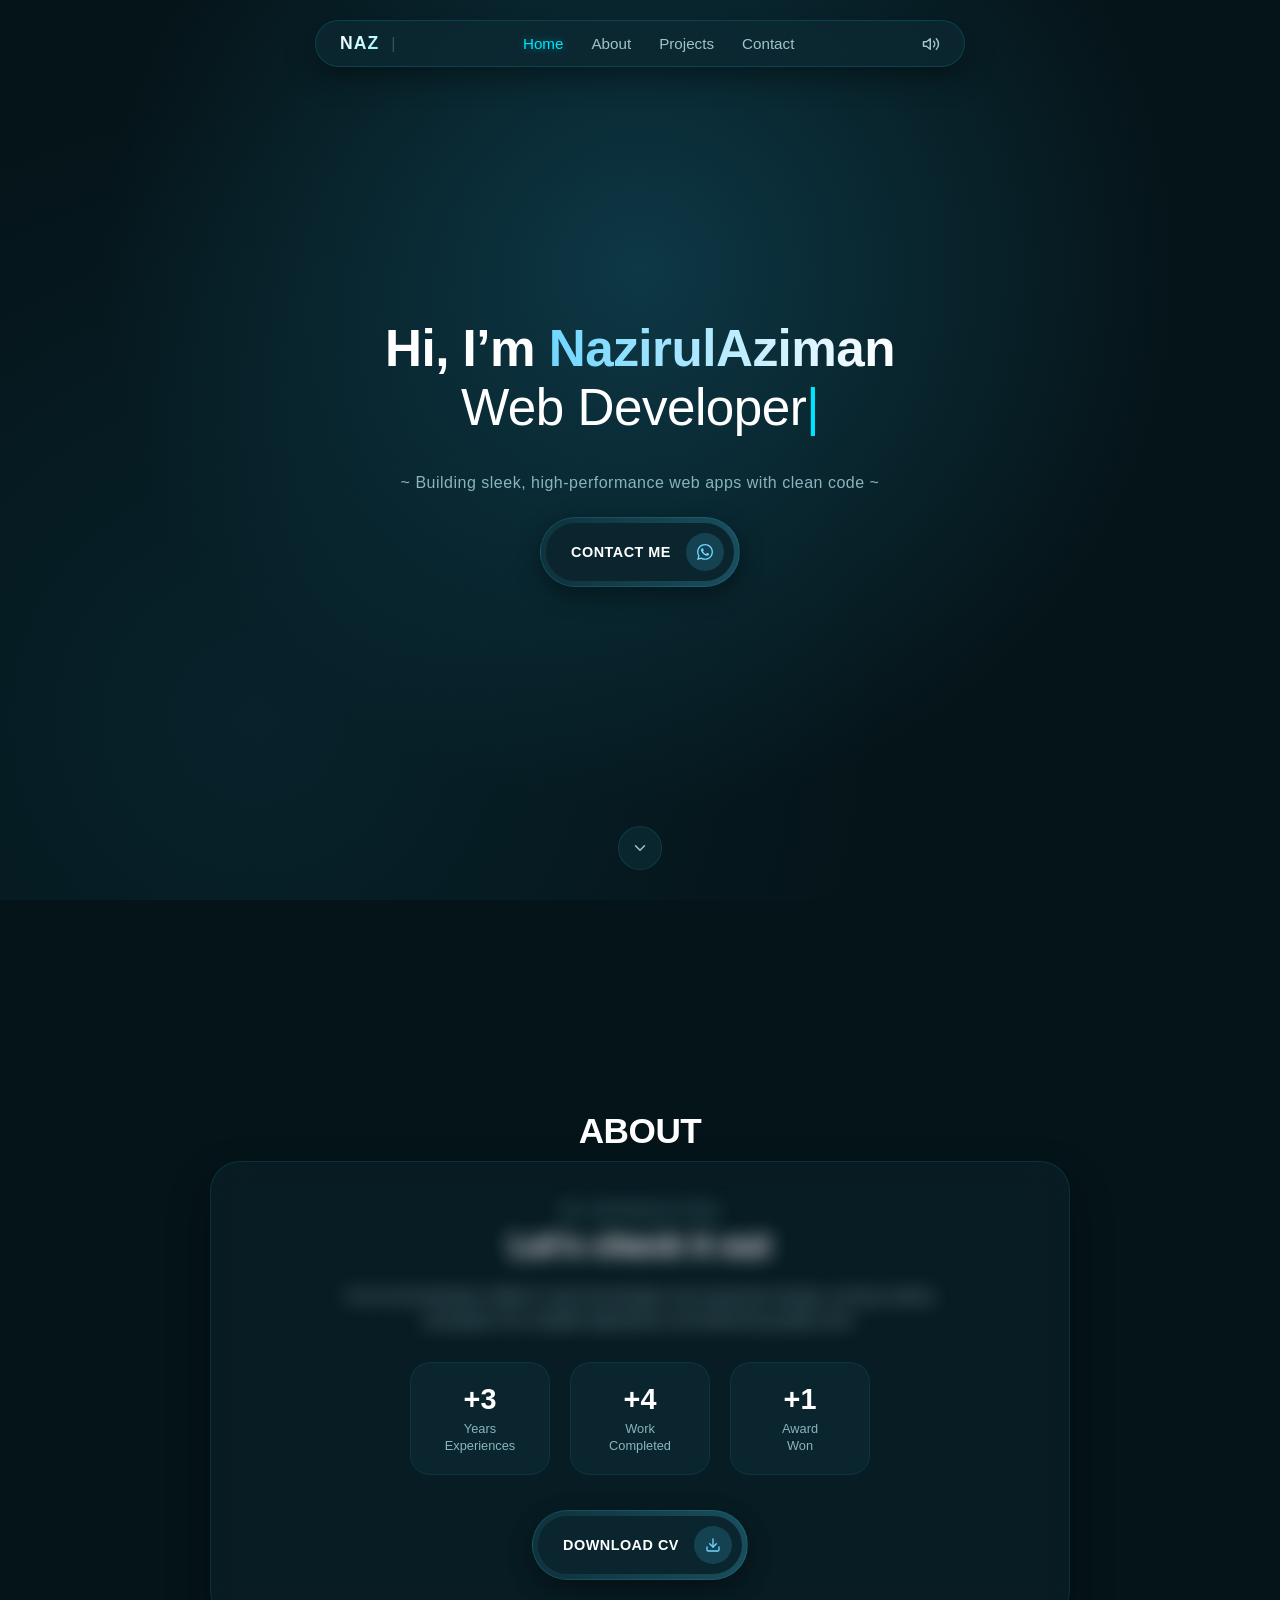
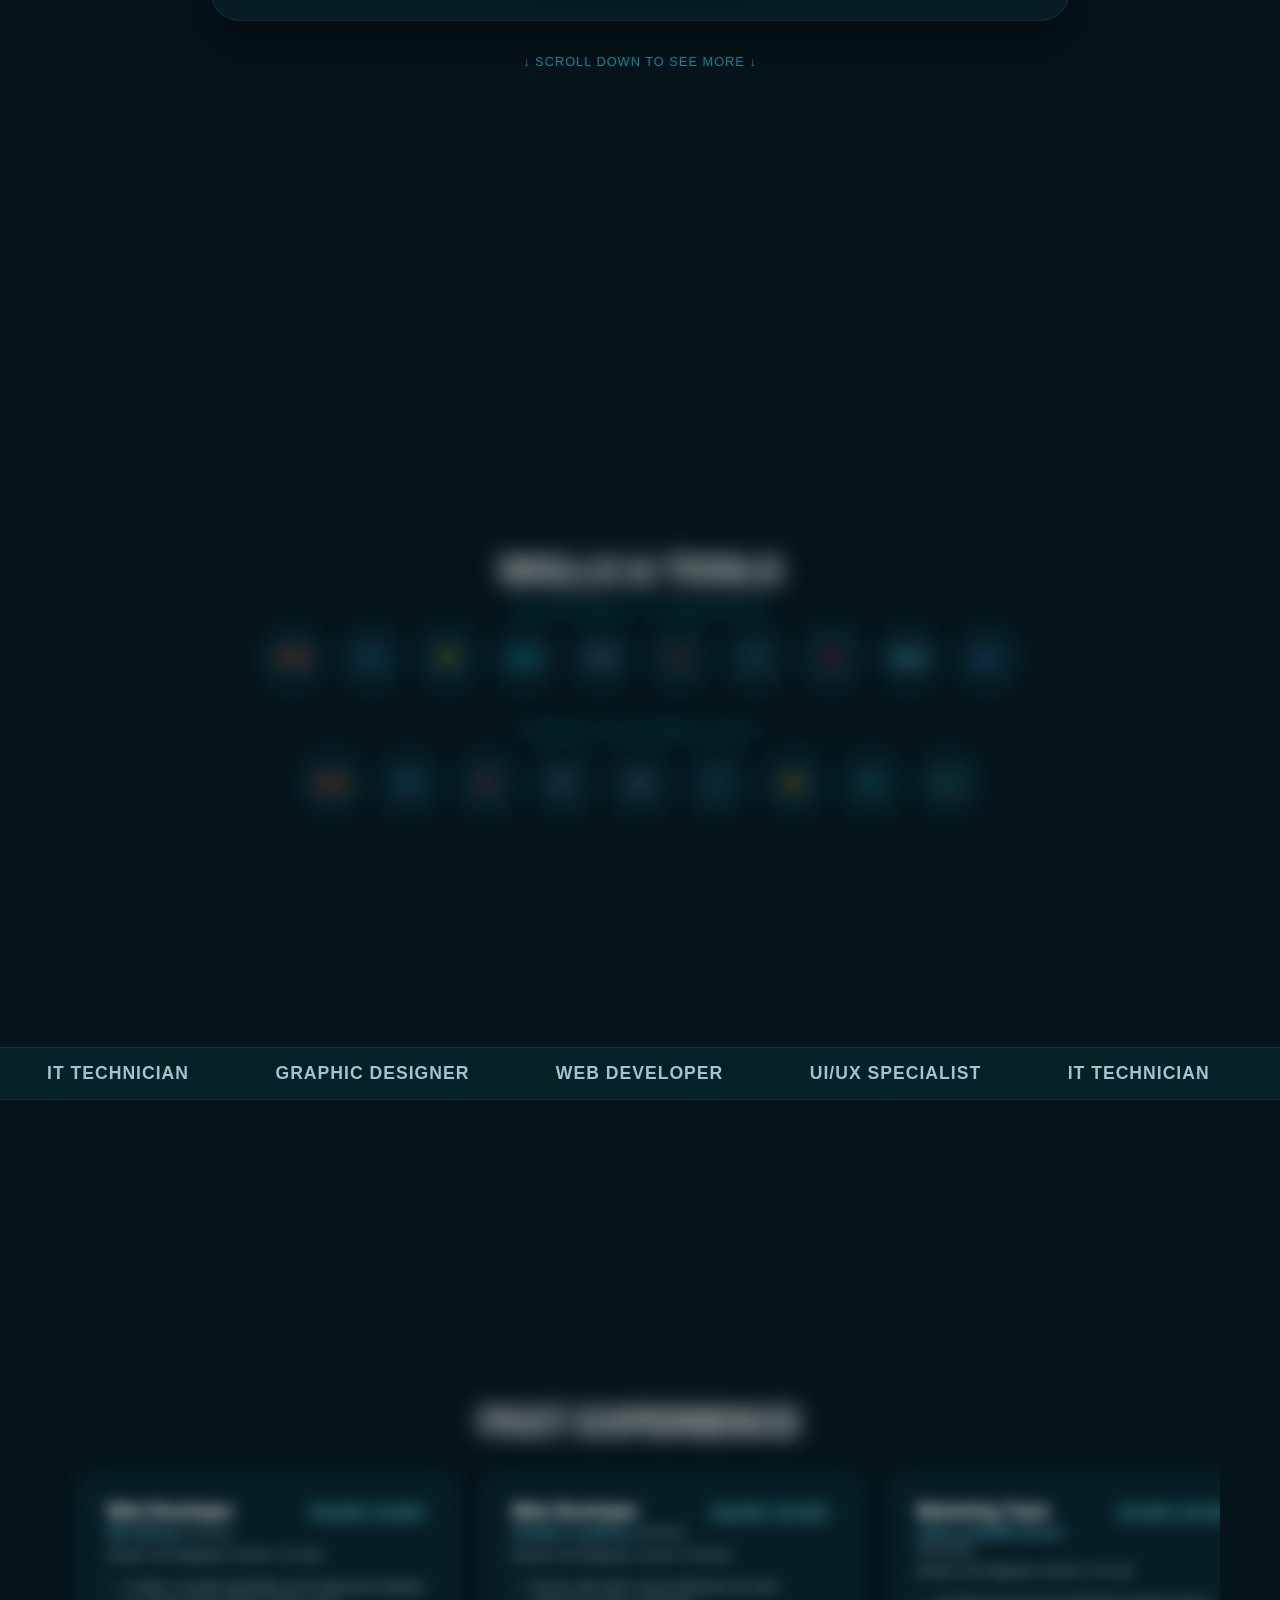
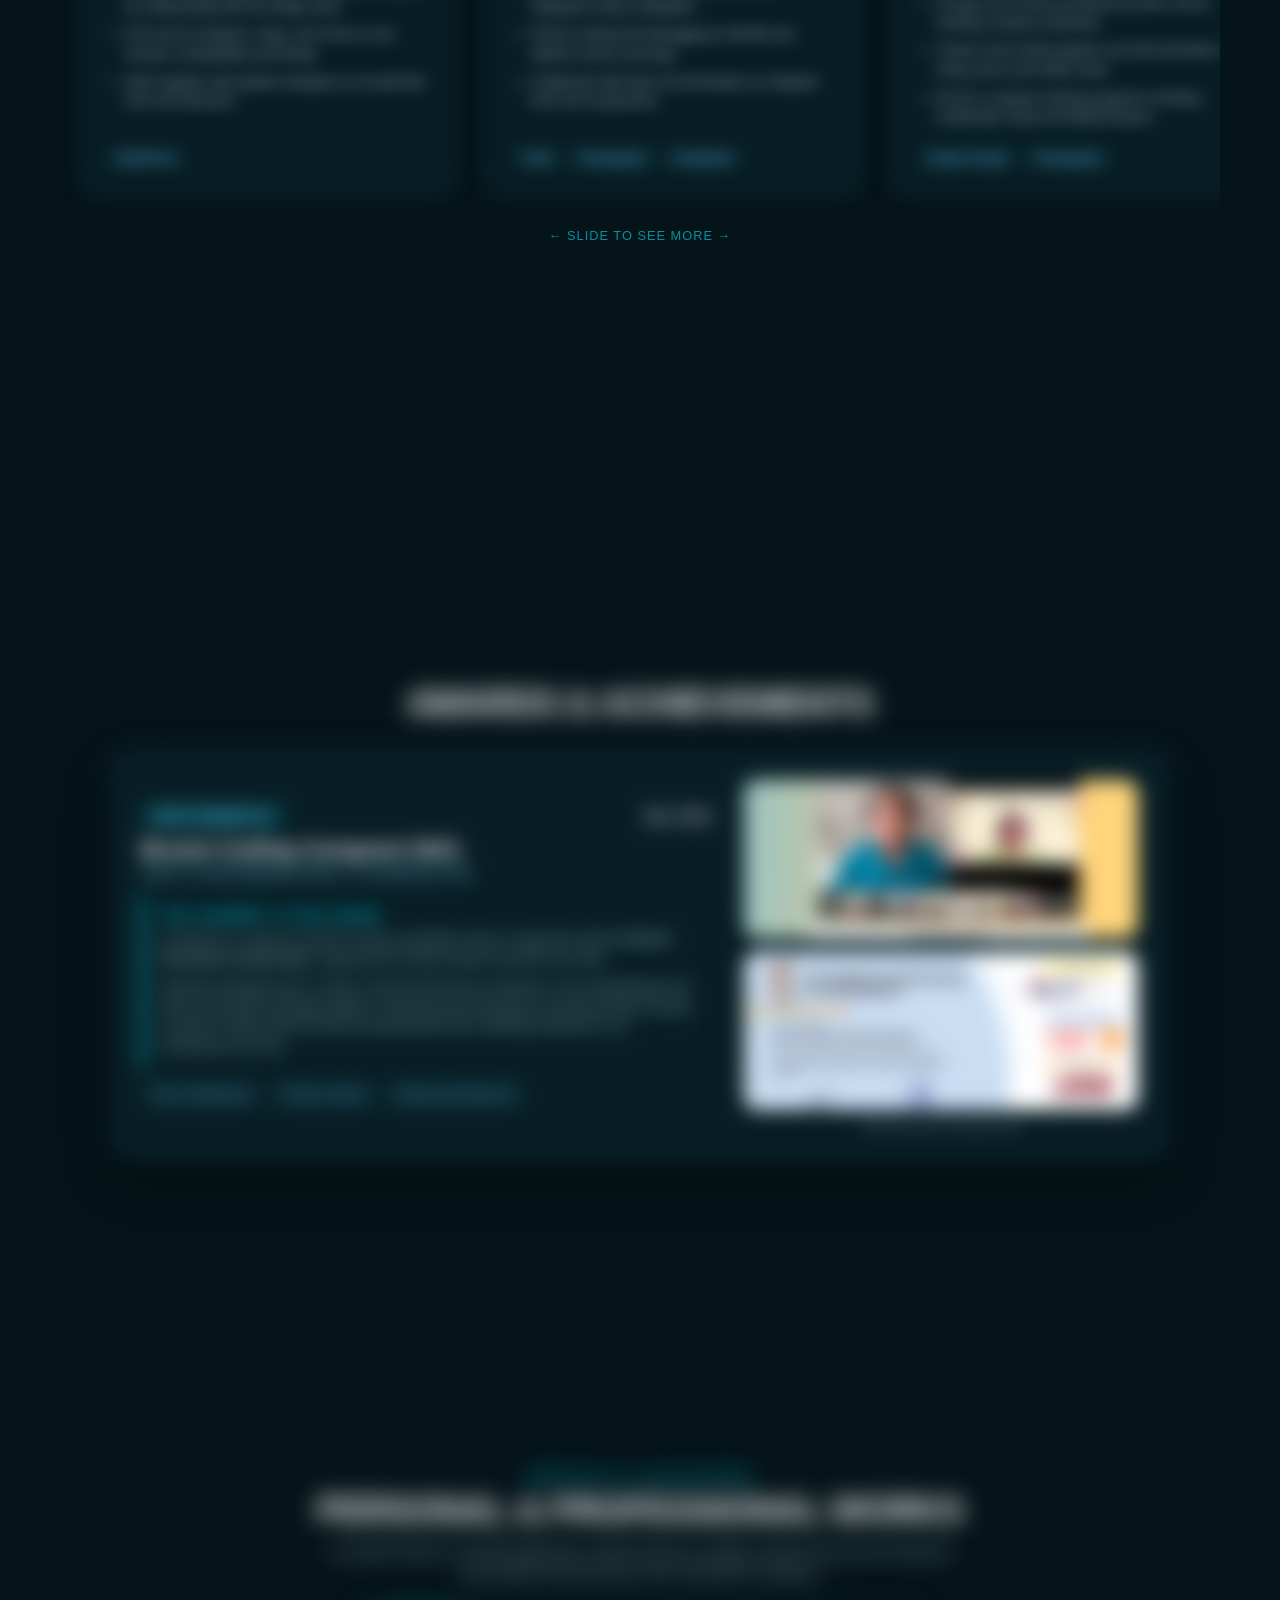
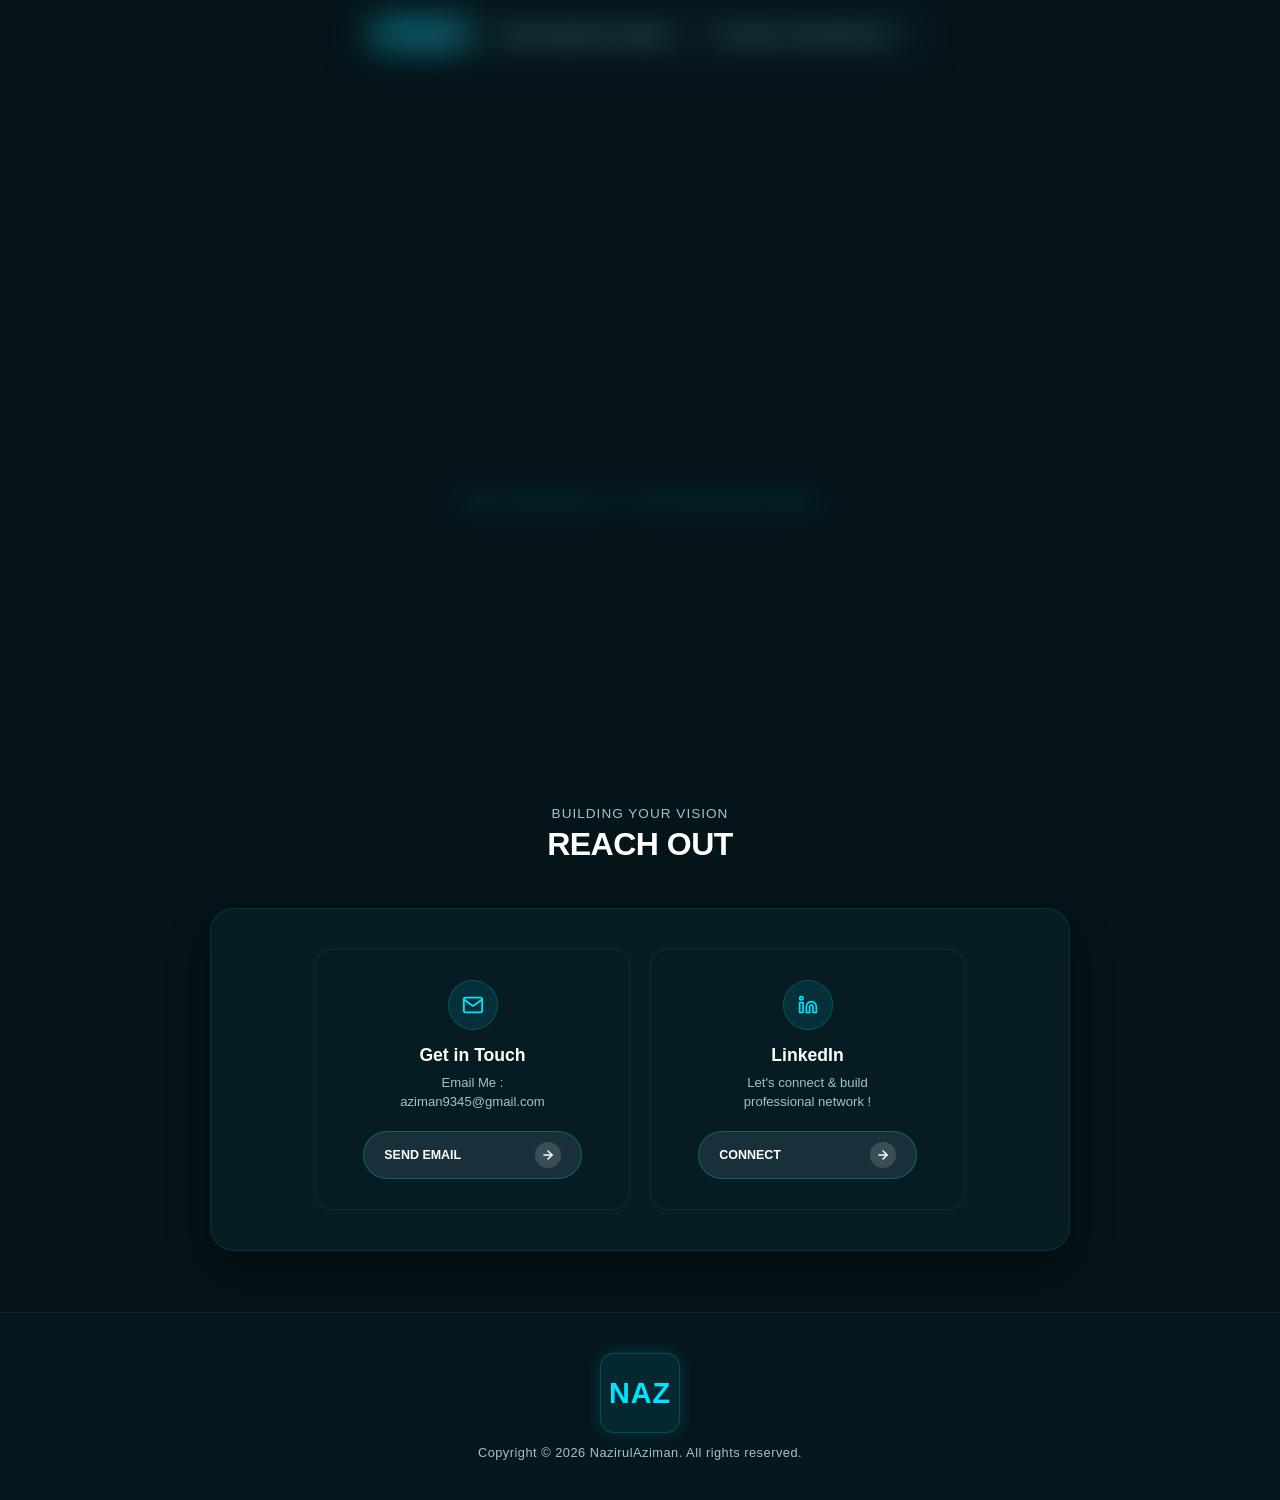
==== commit ec945e6b: "mobile view fixed" ====
--- a/index.html
+++ b/index.html
@@ -515,7 +515,7 @@
 
             <!-- Slide Hint Indicator -->
             <div class="slide-hint">
-                <span>&larr; Drag or scroll horizontally to explore more works &rarr;</span>
+                <span>&larr; Drag horizontally to explore more works &rarr;</span>
             </div>
         </section>
     </div>
--- a/style.css
+++ b/style.css
@@ -1224,13 +1224,11 @@
 .projects-section {
     width: 100%;
     max-width: 1200px;
-    margin: auto;
-    padding: 70px 20px 20px 20px;
+    margin: 80px auto; /* Adds generous spacing above and below the section */
+    padding: 40px 20px;
     text-align: center;
-    display: flex;
-    flex-direction: column;
-    justify-content: center;
-    min-height: 100vh;
+    display: block; /* Changed from flex to block to prevent vertical centering overlap */
+    min-height: auto; /* Removed min-height: 100vh which caused the vertical crunch */
 }
 
 .section-header-wrap {
@@ -2077,23 +2075,32 @@
     .filter-container,
     .project-filters {
         display: flex !important;
-        flex-direction: row !important;
+        flex-direction: column !important;
         justify-content: center !important;
-        align-items: center !important;
-        gap: 6px !important;
+        align-items: stretch !important;
+        gap: 10px !important;
+        width: 90% !important; /* Ensures it stays inside screen bounds */
+        max-width: 320px !important;
+        padding: 12px 14px !important;
+        margin: 0 auto 20px auto !important;
+        box-sizing: border-box;
+        border-radius: 20px !important;
+    }
+
+    .projects-section {
+        margin-top: 550px !important;
+        padding-top: 30px !important;
+        position: relative;
+        z-index: 2; /* Ensures it renders above background layers */
+    }
+
+    .filter-btn {
         width: 100% !important;
-        max-width: 360px !important;
-        padding: 6px 8px !important;
-        margin: 0 auto 16px auto !important;
-        box-sizing: border-box;
-    }
-
-    .filter-btn {
-        flex: 1 !important;
         text-align: center !important;
-        font-size: 0.68rem !important;
-        padding: 6px 4px !important;
-        white-space: nowrap !important;
+        font-size: 0.74rem !important;
+        padding: 10px 8px !important;
+        white-space: normal !important;
+        word-break: break-word;
     }
 
     /* Project Modals */
@@ -2137,6 +2144,10 @@
         width: 280px; 
     }
 
+    .contact-section{
+        margin-top: 550px !important;
+    }
+
     .contact-grid.two-items { 
         grid-template-columns: 1fr; 
     }
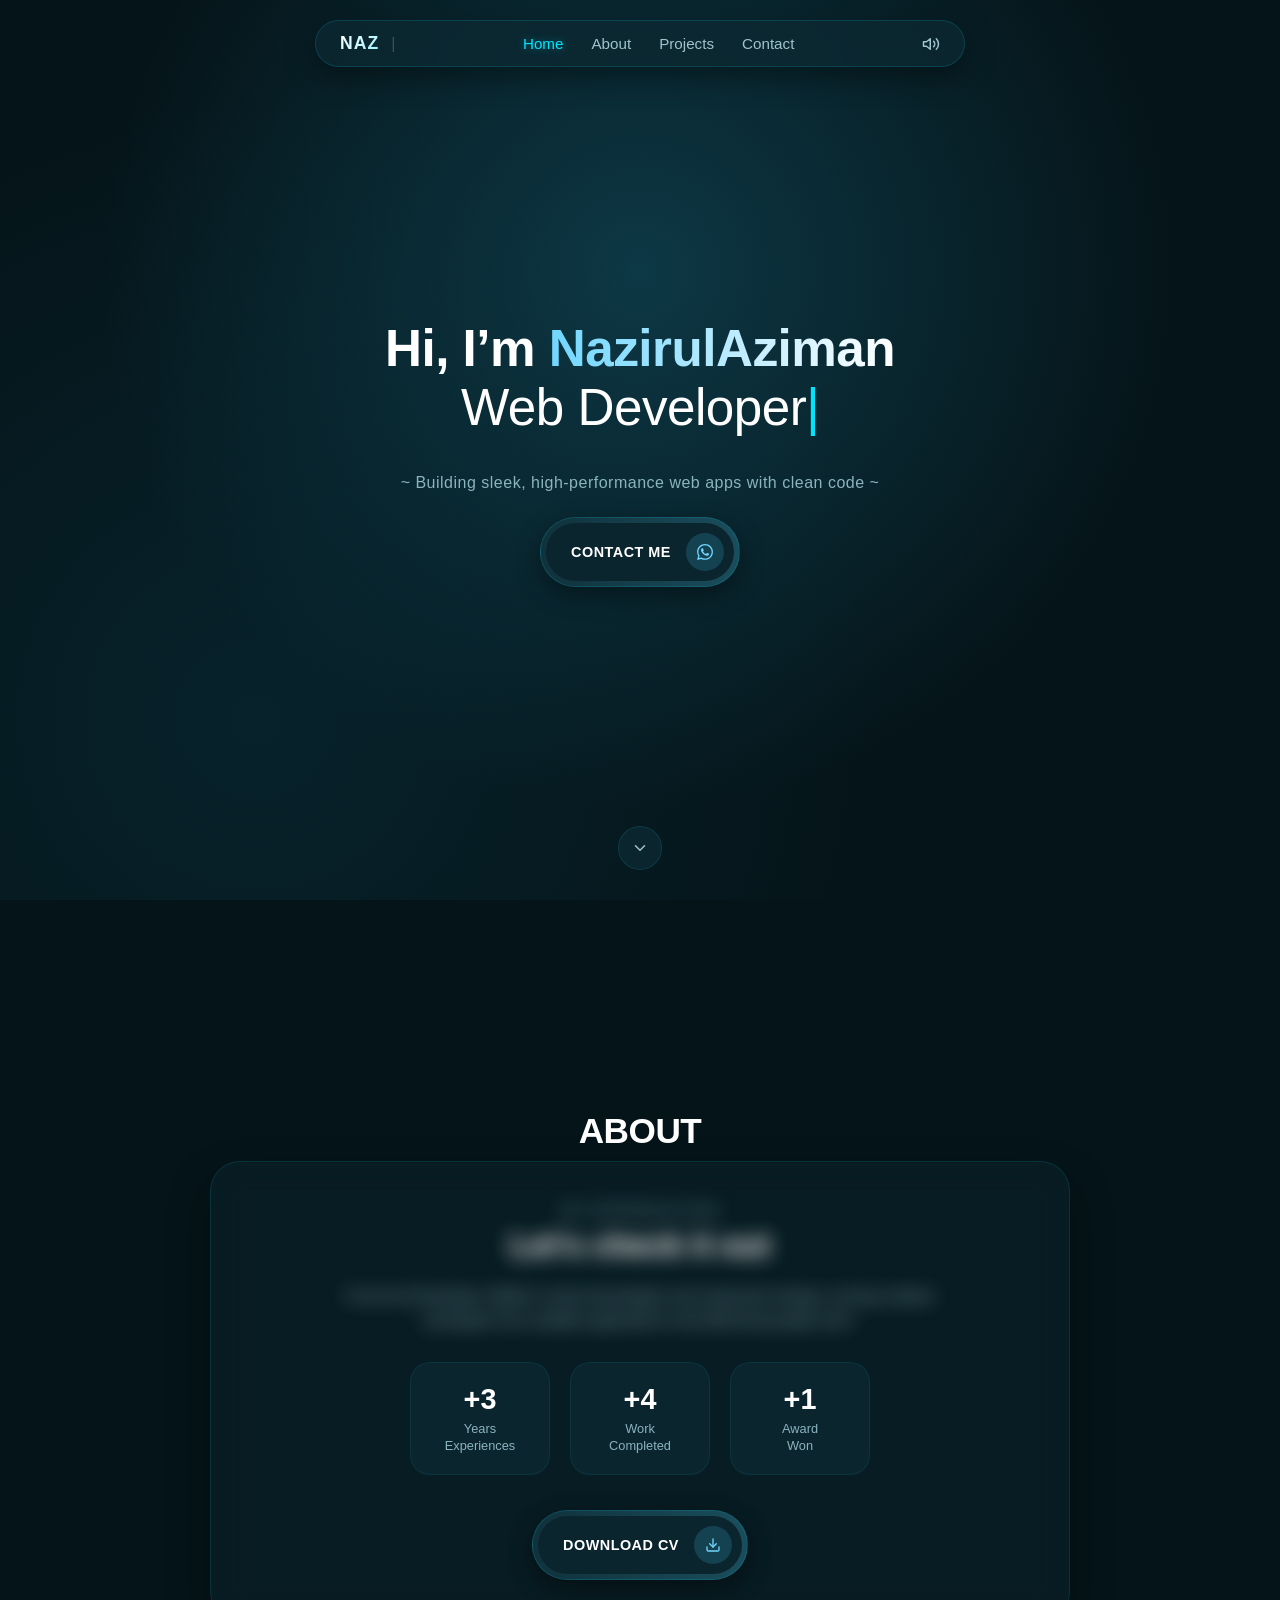
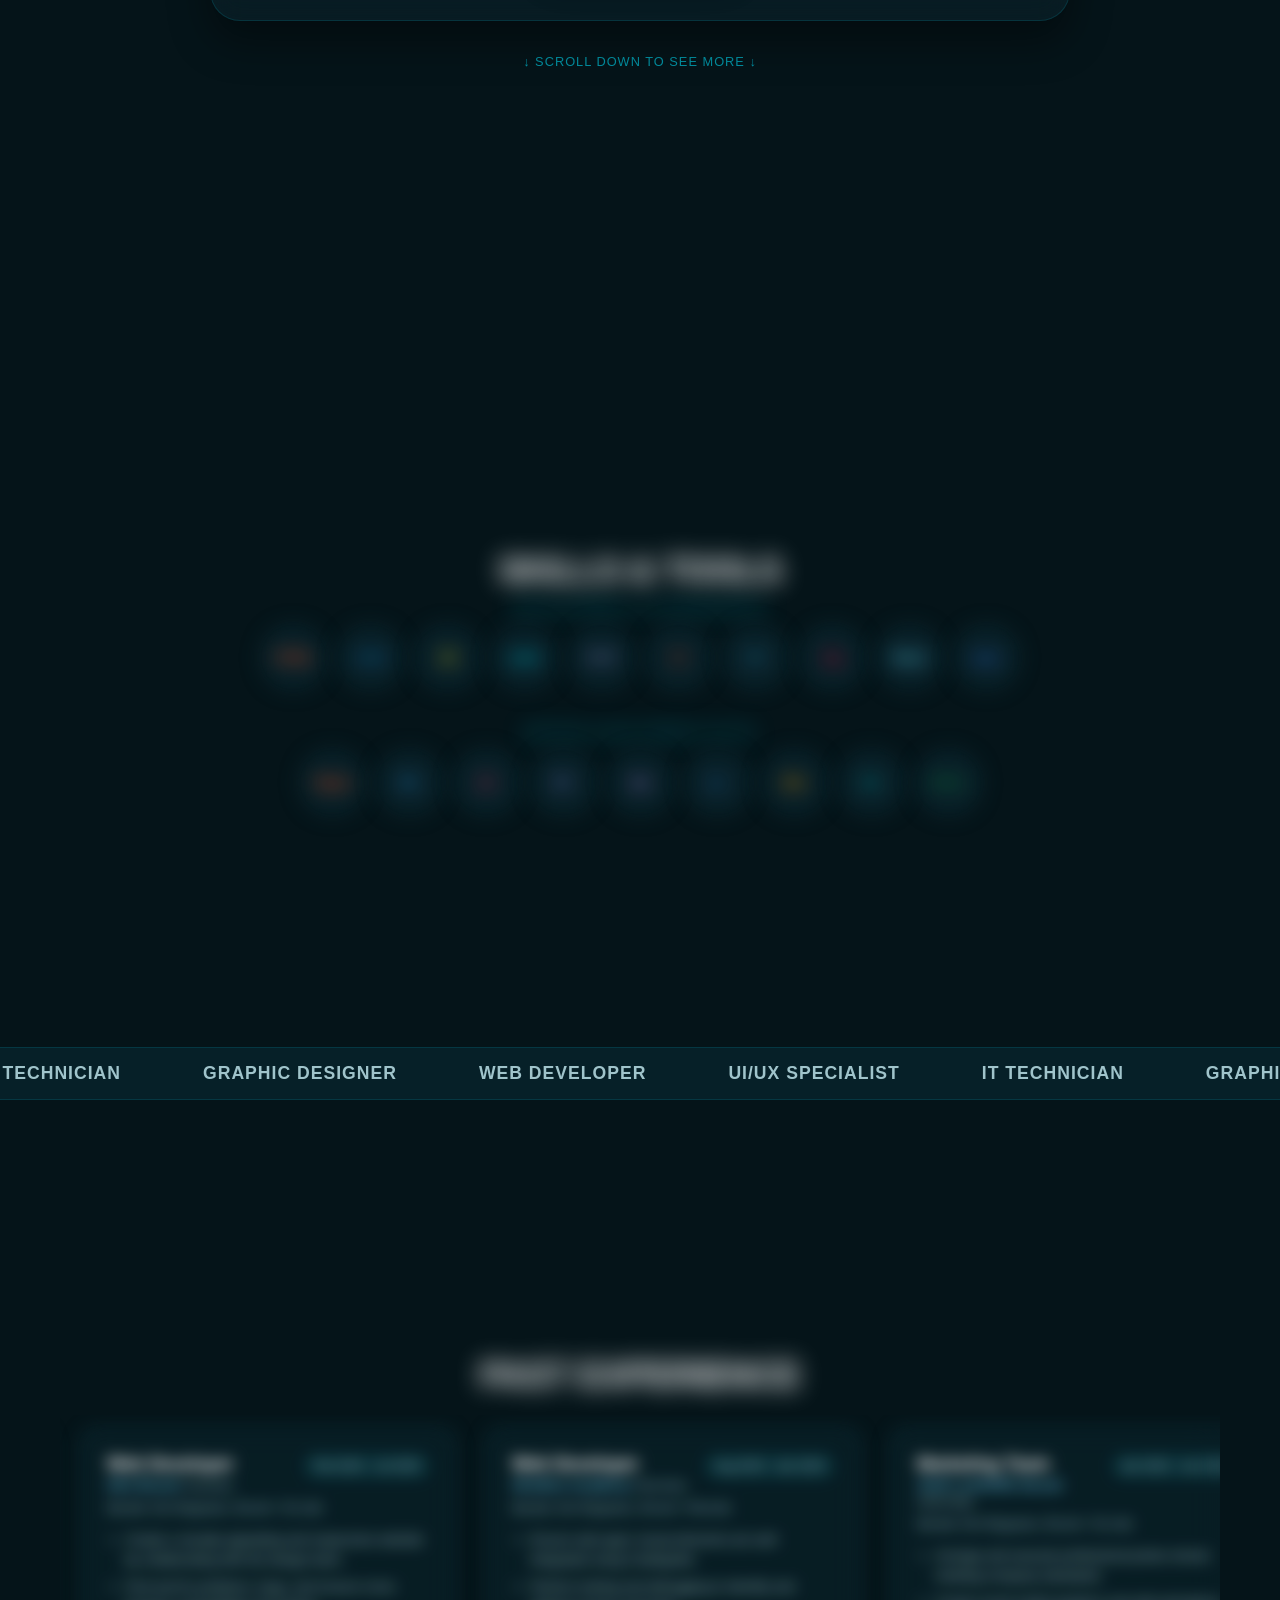
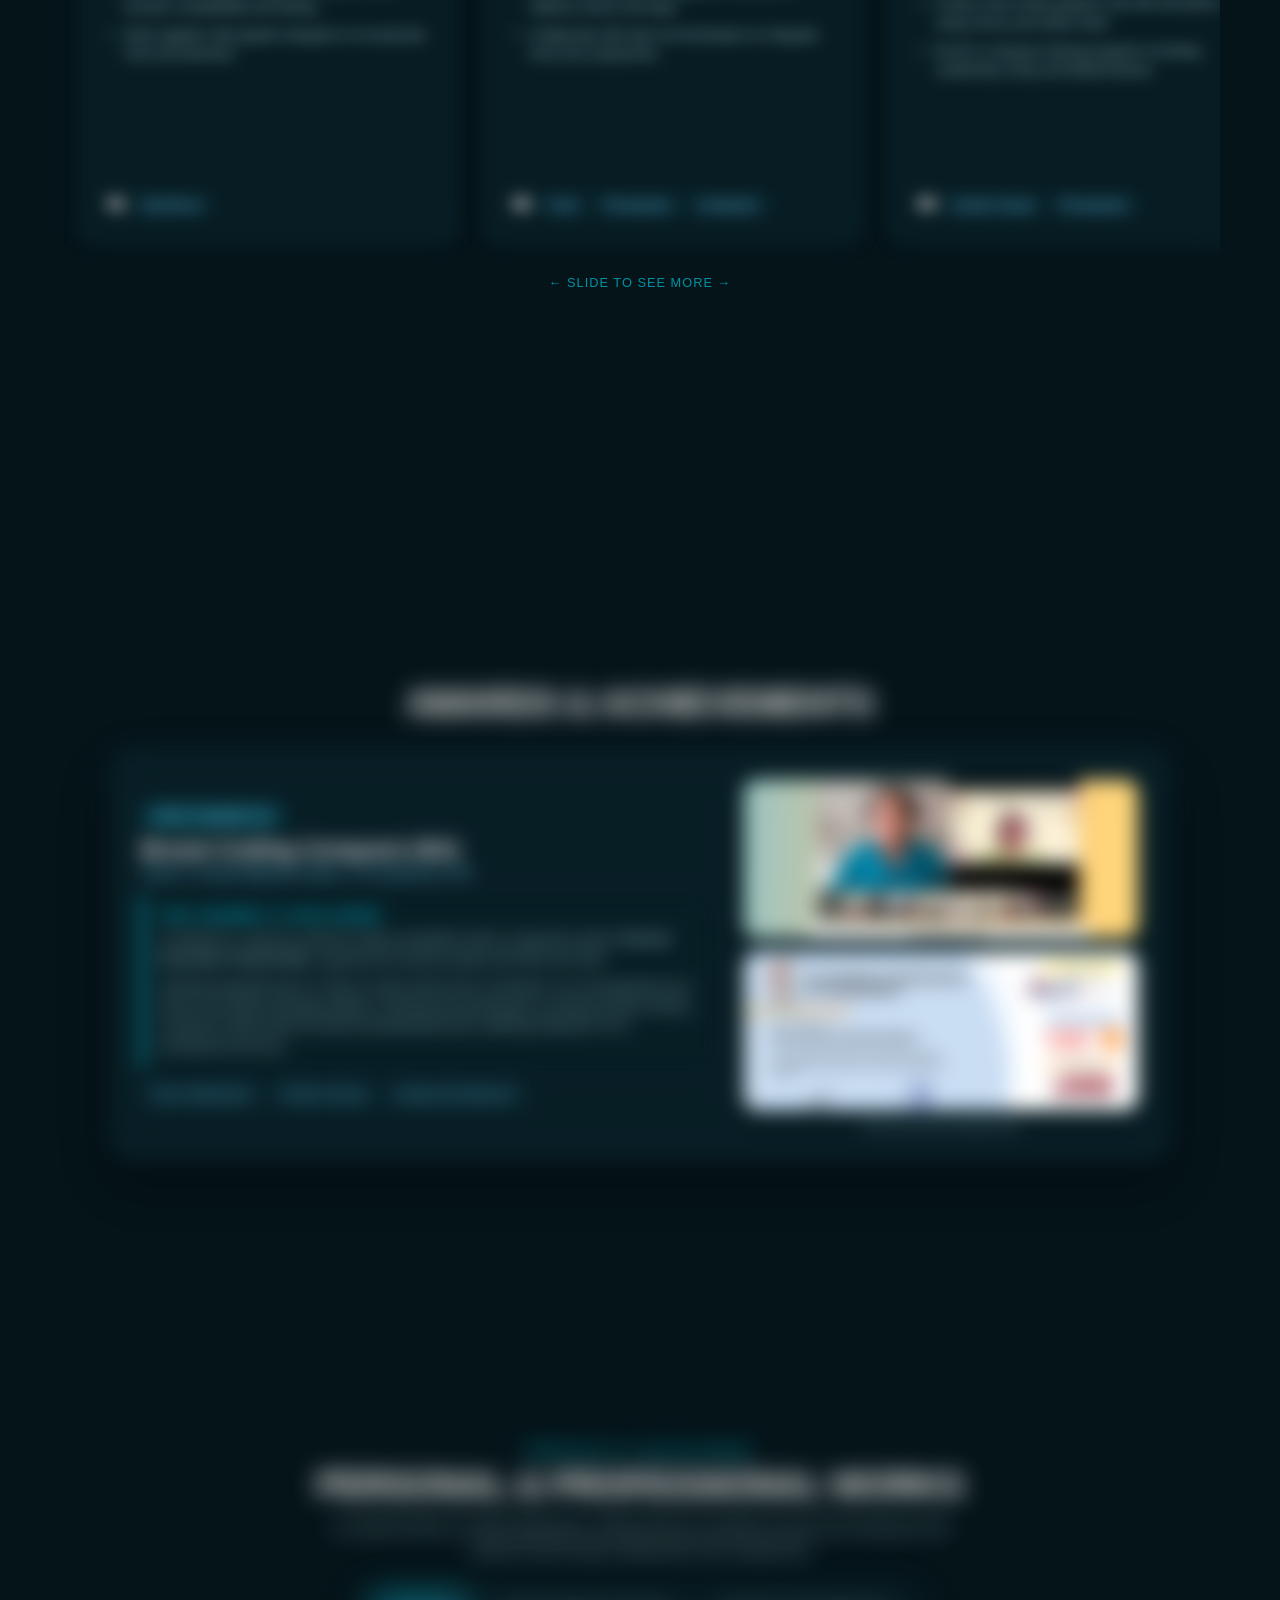
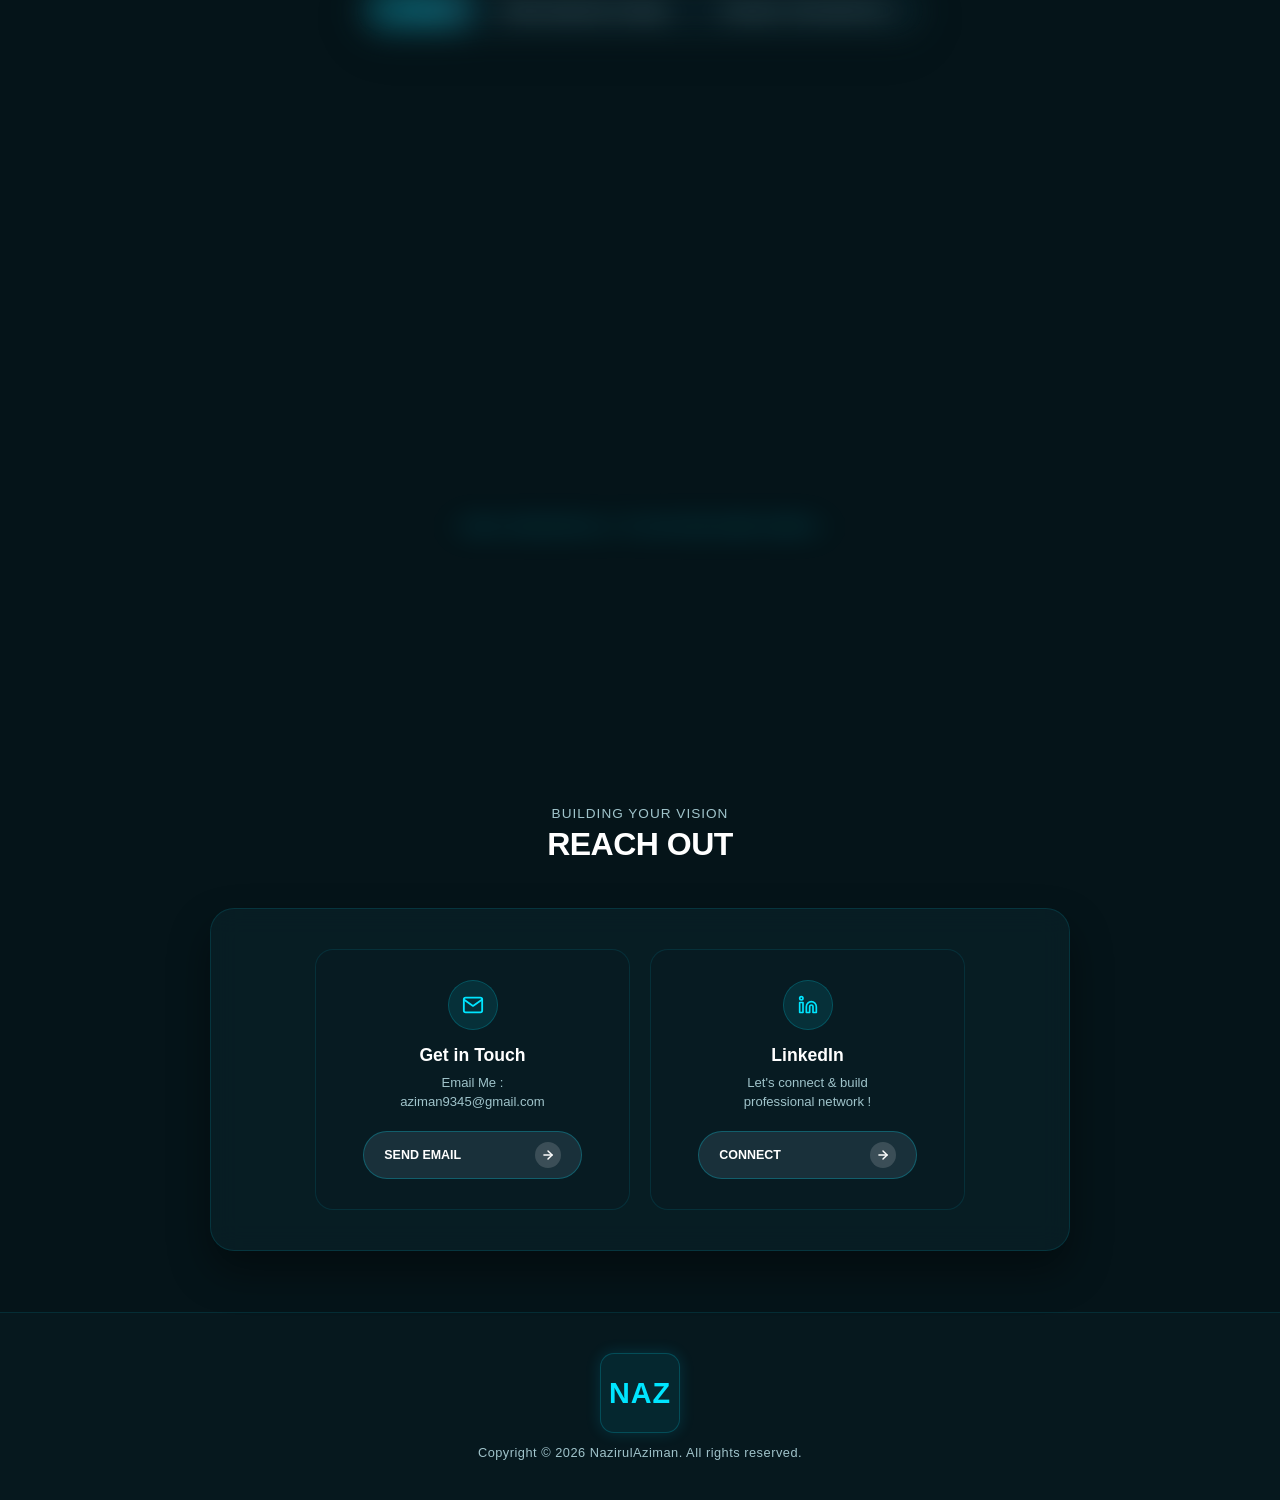
==== commit dfa41010: "update effect and img" ====
--- a/index.html
+++ b/index.html
@@ -202,12 +202,7 @@
 
         <!-- Scrolling Ticker Bar at the Bottom -->
         <div class="ticker-container">
-            <div class="ticker-track">
-                <span class="ticker-item"><i class="fa-solid fa-sparkles"></i> IT Technician</span>
-                <span class="ticker-item"><i class="fa-solid fa-sparkles"></i> Graphic Designer</span>
-                <span class="ticker-item"><i class="fa-solid fa-sparkles"></i> Web Developer</span>
-                <span class="ticker-item"><i class="fa-solid fa-sparkles"></i> UI/UX Specialist</span>
-                <!-- Duplicate for infinite seamless scroll loop -->
+            <div class="ticker-track" id="tickerTrack">
                 <span class="ticker-item"><i class="fa-solid fa-sparkles"></i> IT Technician</span>
                 <span class="ticker-item"><i class="fa-solid fa-sparkles"></i> Graphic Designer</span>
                 <span class="ticker-item"><i class="fa-solid fa-sparkles"></i> Web Developer</span>
@@ -241,6 +236,7 @@
                             <li>Work together with graphic designers to incorporate front end elements.</li>
                         </ul>
                         <div class="exp-skills">
+                            <span class="exp-role">01</span>
                             <span class="skill-tag">WordPress</span>
                         </div>
                     </div>
@@ -261,6 +257,7 @@
                             <li>Collaborate with back end developers to integrate front end components.</li>
                         </ul>
                         <div class="exp-skills">
+                            <span class="exp-role">02</span>
                             <span class="skill-tag">Trello</span>
                             <span class="skill-tag">Photography</span>
                             <span class="skill-tag">CodeIgniter</span>
@@ -283,6 +280,7 @@
                             <li>Enroll in company training programs including Leadership Camp and Masterclasses.</li>
                         </ul>
                         <div class="exp-skills">
+                            <span class="exp-role">03</span>
                             <span class="skill-tag">Graphic Design</span>
                             <span class="skill-tag">Photography</span>
                         </div>
@@ -303,6 +301,7 @@
                             <li>Perform installation and maintenance of RFID devices and hardware troubleshooting.</li>
                         </ul>
                         <div class="exp-skills">
+                            <span class="exp-role">04</span>
                             <span class="skill-tag">Technical Support</span>
                         </div>
                     </div>
@@ -323,6 +322,7 @@
                             <li>Help with network hardware maintenance such as firewalls and switches.</li>
                         </ul>
                         <div class="exp-skills">
+                            <span class="exp-role">05</span>
                             <span class="skill-tag">IT Networking</span>
                         </div>
                     </div>
@@ -352,7 +352,6 @@
                         <div class="award-story-side">
                             <div class="award-header">
                                 <span class="award-badge">First Runner Up</span>
-                                <span class="award-date">Dec 2021</span>
                             </div>
                             <h3 class="award-title">Brunei Coding Conquest 2021</h3>
                             <p class="award-org">Team 6: Kenali Makanan Kitani • Co-hosted by UTB</p>
@@ -412,7 +411,7 @@
             <div class="section-header-wrap">
                 <span class="section-subtitle">Portfolio & Milestones</span>
                 <h2 class="section-title">Personal & Professional Works</h2>
-                <p class="section-desc">A curated timeline of mobile applications crafted during my college creative journey and enterprise web solutions built during my time at MindTrex Academy.</p>
+                <p class="section-desc">A curated timeline of mobile applications crafted during my academic journey and enterprise web solutions built through collaborative team engineering.</p>
             </div>
             
             <!-- Category Filter Pills -->
@@ -429,10 +428,12 @@
                     <!-- Project Card 1: DeClutter -->
                     <div class="project-card active-project" 
                         data-category="app" 
-                        data-images="/project/declutter0.png, /project/declutter1.png, /project/declutter2.png, /project/declutter3.png, /project/declutter4.png" 
-                        data-context="College Innovation Project • Solo Developer & Designer"
+                        data-images="/project/declutter0.png, /project/declutter1.jpg" 
+                        data-context="College Innovation Project • Core Frontend & UI/UX Developer"
                         data-status="Case Study / Confidential Concept"
-                        data-details="DeClutter was conceptualized and prototyped during my college years to tackle fast-fashion waste. I engineered a peer-to-peer mobile marketplace platform dedicated to pre-owned fashion. Handled end-to-end design and architecture—including user flow mapping, UI/UX wireframing in Figma, item listing logic, category filtering, and secure user profiles—all optimized with accessible typography and high-contrast dark mode aesthetics. (Live link restricted due to academic archive status).">
+                        data-challenge="Fast-fashion waste is accelerating at an alarming rate, and existing secondhand marketplaces lack seamless, intuitive mobile interfaces tailored specifically for peer-to-peer apparel trading."
+                        data-approach="Collaborated closely within our student development team to architect a sustainable pre-owned fashion platform. I focused on end-to-end UI/UX wireframing in Figma, building fluid navigation flows, item listing logic, category filtering systems, and secure user profile screens with accessible high-contrast dark mode aesthetics."
+                        data-outcome="Successfully delivered a fully interactive mobile application prototype that bridged sustainability goals with clean, user-friendly architecture, earning high academic commendation.">
                         <div class="project-badge">College Archive</div>
                         <div class="project-img-box">
                             <img src="/project/declutter0.png" alt="DeClutter Mobile Marketplace App" class="project-img">
@@ -450,10 +451,12 @@
                     <!-- Project Card 2: Twitdown -->
                     <div class="project-card active-project" 
                         data-category="app" 
-                        data-images="/project/twitdown1.png, /project/twitdown.png" 
-                        data-context="College UI/UX Design Exercise • Advanced Prototyping"
+                        data-images="/project/twitdown1.jpg, /project/twitdown.jpg" 
+                        data-context="College UI/UX Design Exercise • Collaborative Prototyping Lead"
                         data-status="Design System Concept"
-                        data-details="Designed as a comprehensive mobile application UI/UX architecture from the ground up during my undergraduate studies. Handled rigorous user flow mapping and wireframing in Figma covering multiple interactive states—including complex authentication flows (login/signup), dynamic home feeds, sliding navigation drawers, user profiles, editing states, and real-time direct messaging screens. Styled with deep immersive dark-mode gradients.">
+                        data-challenge="Modern social platforms often suffer from cluttered interfaces, jarring state changes, and inconsistent dark-mode hierarchies that degrade user immersion."
+                        data-approach="Partnered with peers to conceptualize and build a comprehensive multi-state mobile social architecture from the ground up. Handled rigorous user flow mapping and advanced interactive prototyping in Figma covering complex authentication flows, dynamic home feeds, sliding navigation drawers, editing states, and real-time DM screens."
+                        data-outcome="Established a cohesive dark-mode design system and component library that streamlined user interactions and set a high benchmark for responsive mobile UI structuring.">
                         <div class="project-badge">College Archive</div>
                         <div class="project-img-box">
                             <img src="/project/twitdown1.png" alt="Twitdown Mobile App UI" class="project-img">
@@ -471,10 +474,12 @@
                     <!-- Project Card 3: Grillzen -->
                     <div class="project-card active-project" 
                         data-category="app" 
-                        data-images="/project/grillzen0.png, /project/grillzen.png, /project/grillzen1.png" 
-                        data-context="First Mobile Engineering Milestone • College Project"
+                        data-images="/project/grillzen0.png, /project/grillzen1.jpg" 
+                        data-context="First Mobile Engineering Milestone • Team Developer"
                         data-status="Academic Prototype"
-                        data-details="Grillzen marks my foundational transition into mobile engineering. Built using the Ionic framework, this food-ordering application was crafted to master cross-platform paradigms. I managed end-to-end development, including responsive layout configuration, food catalog browsing trees, interactive cart state handlers, and seamless touch-friendly component integration.">
+                        data-challenge="Transitioning from traditional web layouts to cross-platform mobile environments presents steep learning curves regarding touch responsiveness, cart state management, and device performance."
+                        data-approach="Worked collaboratively using the Ionic framework to build a robust food-ordering application. Contributed heavily to responsive grid configuration, food catalog browsing trees, interactive cart state handlers, and smooth touch-friendly component integration across iOS and Android viewports."
+                        data-outcome="Delivered a fully functional cross-platform academic prototype that solidified our team's mastery over hybrid mobile development paradigms and state preservation.">
                         <div class="project-badge">College Milestone</div>
                         <div class="project-img-box">
                             <img src="/project/grillzen0.png" alt="Grillzen Food Ordering App" class="project-img">
@@ -493,9 +498,11 @@
                     <div class="project-card active-project" 
                         data-category="web" 
                         data-images="/project/im.png, /project/im1.png, /project/im2.png, /project/im3.png, /project/im4.png" 
-                        data-context="Professional Collaboration • MindTrex Academy"
+                        data-context="Professional Collaboration • MindTrex Academy Developer"
                         data-status="NDA Protected / Enterprise Collaboration"
-                        data-details="Developed during my tenure at MindTrex Academy through high-level cross-border teamwork. Collaborated daily with an overseas programmer based in Indonesia via Google Meet and Zoom video syncs to build an immersive educational web application tailored for children. Handled system architecture structuring, frontend UI execution, and synchronized remote code integration across distributed repositories.">
+                        data-challenge="Building engaging, high-performance educational web applications for children requires balancing rich interactive media with clean code maintainability across distributed remote teams."
+                        data-approach="Participated in high-level cross-border teamwork during my tenure at MindTrex Academy. Collaborated daily with an overseas programmer based in Indonesia via Google Meet and Zoom video syncs, aligning system architecture, executing frontend UI components, and managing synchronized remote code integration across shared repositories."
+                        data-outcome="Successfully deployed a robust, immersive edtech web application that met enterprise production standards and demonstrated seamless international developer collaboration.">
                         <div class="project-badge professional-badge">MindTrex Academy</div>
                         <div class="project-img-box">
                             <img src="/project/im.png" alt="Islamic Mind Web Application" class="project-img">
@@ -533,28 +540,56 @@
                 <h3 id="modalTitle">Project Title</h3>
                 <p id="modalCategory" class="modal-category">Category</p>
                 
-                <div class="modal-img-container">
-                    <img id="modalImg" src="" alt="Project Full View" style="width: 100%; height: 100%; object-fit: cover; border-radius: 10px;">
-                </div>
-                
-                <p id="modalDesc">Detailed description of the project goes here...</p>
-                
-                <!-- Extra Details Section -->
-                <div class="modal-extra-details">
-                    <h4 style="font-size: 0.9rem; color: #00e5ff; margin-bottom: 6px; font-weight: 600;">Project Execution & Handling:</h4>
-                    <p id="modalDetails" style="font-size: 0.82rem; color: #8cb1b9; line-height: 1.4;"></p>
-                </div>
-            </div> <br>
-
-            <!-- Navigation Buttons inside Modal -->
+                <!-- Picture Remains Still at the Top -->
+                <div class="modal-img-container" id="modalImgContainer" style="position: relative; width: 100%; max-height: 400px; display: flex; align-items: center; justify-content: center; background: rgba(0,0,0,0.4); border-radius: 10px; overflow: hidden; cursor: none; flex-shrink: 0;">
+                    <img id="modalImg" src="" alt="Project Full View" style="width: 100%; height: 100%; object-fit: contain; border-radius: 10px;">
+                    
+                    <!-- Magnifier Lens -->
+                    <div class="img-magnifier-lens" id="imgLens" style="position: absolute; width: 130px; height: 130px; border: 2px solid #00e5ff; border-radius: 50%; pointer-events: none; display: none; box-shadow: 0 0 25px rgba(0,229,255,0.5), inset 0 0 15px rgba(0,229,255,0.3); z-index: 10;">
+                        <div style="position: relative; width: 100%; height: 100%; border-radius: 50%; overflow: hidden;">
+                            <img id="lensImg" src="" alt="" style="position: absolute; pointer-events: none; max-width: none; max-height: none;">
+                        </div>
+                        <div class="lens-badge" style="position: absolute; bottom: -4px; right: -4px; background: rgba(13, 40, 50, 0.95); border: 1px solid rgba(0, 229, 255, 0.7); color: #00e5ff; width: 32px; height: 32px; border-radius: 50%; display: flex; align-items: center; justify-content: center; box-shadow: 0 0 12px rgba(0, 229, 255, 0.4); z-index: 12;">
+                            <svg width="15" height="15" viewBox="0 0 24 24" fill="none" stroke="currentColor" stroke-width="2.5" stroke-linecap="round" stroke-linejoin="round"><circle cx="11" cy="11" r="8"></circle><line x1="21" y1="21" x2="16.65" y2="16.65"></line></svg>
+                        </div>
+                    </div>
+                </div>
+
+                <!-- Only this Info Area Scrolls Up and Down -->
+                <div class="modal-text-scroll-area">
+                    <p id="modalDesc" style="margin-top: 12px; font-weight: 500; color: #a0c4cb;"></p>
+                    
+                    <!-- Storytelling Details Section -->
+                    <div class="modal-storytelling-wrapper" style="display: flex; flex-direction: column; gap: 16px; text-align: left; margin-top: 20px; border-top: 1px solid rgba(0,229,255,0.15); padding-top: 16px;">
+                        
+                        <div class="story-block">
+                            <h4 style="font-size: 0.85rem; color: #00e5ff; margin-bottom: 4px; font-weight: 600; text-transform: uppercase; letter-spacing: 1px;">1. The Challenge</h4>
+                            <p id="modalChallenge" style="font-size: 0.82rem; color: #8cb1b9; line-height: 1.5;"></p>
+                        </div>
+
+                        <div class="story-block">
+                            <h4 style="font-size: 0.85rem; color: #00e5ff; margin-bottom: 4px; font-weight: 600; text-transform: uppercase; letter-spacing: 1px;">2. Approach & Team Execution</h4>
+                            <p id="modalApproach" style="font-size: 0.82rem; color: #8cb1b9; line-height: 1.5;"></p>
+                        </div>
+
+                        <div class="story-block">
+                            <h4 style="font-size: 0.85rem; color: #00e5ff; margin-bottom: 4px; font-weight: 600; text-transform: uppercase; letter-spacing: 1px;">3. Outcomes & Key Takeaways</h4>
+                            <p id="modalOutcome" style="font-size: 0.82rem; color: #8cb1b9; line-height: 1.5;"></p>
+                        </div>
+
+                    </div>
+                </div>
+            </div>
+
+            <!-- Navigation Buttons inside Modal Content -->
             <div class="modal-nav">
                 <button class="modal-nav-btn" id="modalPrev">
-                    <svg width="18" height="18" viewBox="0 0 24 24" fill="none" stroke="currentColor" stroke-width="2" stroke-linecap="round" stroke-linejoin="round"><polyline points="15 18 9 12 15 6"></polyline></svg>
-                    Previous
+                    <svg width="16" height="16" viewBox="0 0 24 24" fill="none" stroke="currentColor" stroke-width="2.5" stroke-linecap="round" stroke-linejoin="round"><polyline points="15 18 9 12 15 6"></polyline></svg>
+                    <span>Previous</span>
                 </button>
                 <button class="modal-nav-btn" id="modalNext">
-                    Next
-                    <svg width="18" height="18" viewBox="0 0 24 24" fill="none" stroke="currentColor" stroke-width="2" stroke-linecap="round" stroke-linejoin="round"><polyline points="9 18 15 12 9 6"></polyline></svg>
+                    <span>Next</span>
+                    <svg width="16" height="16" viewBox="0 0 24 24" fill="none" stroke="currentColor" stroke-width="2.5" stroke-linecap="round" stroke-linejoin="round"><polyline points="9 18 15 12 9 6"></polyline></svg>
                 </button>
             </div>
         </div>
--- a/style.css
+++ b/style.css
@@ -648,6 +648,7 @@
     justify-content: center;
     height: 100vh;
     position: relative;
+    overflow: hidden; /* Prevents horizontal scrollbar overflow from the ticker */
 }
 
 /* --- Blur-to-Visible Text Animations (Initial State) --- */
@@ -719,19 +720,16 @@
     cursor: pointer;
     backdrop-filter: blur(5px);
 
-    /* Initial Animation Setup */
+    /* Initial Animation Setup - Uniform subtle delay so it pops consistently */
     opacity: 0;
     transform: scale(0.4) translateY(20px);
     filter: blur(10px);
-    transition: transform 0.6s cubic-bezier(0.175, 0.885, 0.32, 1.275),
-                opacity 0.6s ease,
-                filter 0.6s ease,
+    transition: transform 0.5s cubic-bezier(0.175, 0.885, 0.32, 1.275),
+                opacity 0.5s ease,
+                filter 0.5s ease,
                 background 0.3s ease,
                 border-color 0.3s ease,
                 box-shadow 0.3s ease;
-    
-    /* Staggered delay loop based on data-item-index */
-    transition-delay: calc(0.03s * var(--item-index, 1));
 }
 
 /* --- Pop-up & Blur Animation for Skill Circles (Active State) --- */
@@ -781,9 +779,9 @@
     font-weight: bold;
 }
 
-/* Scrolling Ticker Animation Bar */
+/* --- Seamless Infinite Scrolling Ticker Bar --- */
 .ticker-container {
-    width: 100vw;
+    width: 100%;
     background: rgba(7, 34, 43, 0.9);
     border-top: 1px solid rgba(0, 229, 255, 0.12);
     border-bottom: 1px solid rgba(0, 229, 255, 0.12);
@@ -796,8 +794,10 @@
 }
 
 .ticker-track {
-    display: inline-block;
-    animation: scrollTicker 25s linear infinite;
+    display: inline-flex;
+    width: max-content;
+    will-change: transform;
+    /* Animation removed; handled via JS */
 }
 
 .ticker-item {
@@ -807,12 +807,22 @@
     margin: 0 35px;
     text-transform: uppercase;
     letter-spacing: 1px;
+    flex-shrink: 0;
 }
 
 .ticker-item i {
     color: #00e5ff;
     margin-right: 12px;
     font-size: 0.8rem;
+}
+
+@keyframes scrollTicker {
+    0% {
+        transform: translateX(0);
+    }
+    100% {
+        transform: translateX(-50%);
+    }
 }
 /* ==========================================================================
    //SKILLS SECTION & TOOLS END HERE
@@ -884,6 +894,7 @@
     border-radius: 20px;
     padding: 28px;
     width: 380px;
+    height: 420px;
     text-align: left;
     flex-shrink: 0;
     display: flex;
@@ -1336,6 +1347,7 @@
     border: 1px solid rgba(0, 229, 255, 0.15);
     border-radius: 24px;
     width: 340px;
+    height: 400px;
     padding: 20px;
     text-align: left;
     flex-shrink: 0;
@@ -1799,13 +1811,16 @@
 }
 
 .modal-content {
-    max-width: 85%;
-    max-height: 80vh;
-    border-radius: 12px;
+    position: relative;
+    background: linear-gradient(145deg, rgba(10, 30, 40, 0.95), rgba(5, 15, 20, 0.98));
     border: 1px solid rgba(0, 229, 255, 0.3);
-    box-shadow: 0 0 30px rgba(0, 229, 255, 0.2);
-    animation: zoomIn 0.3s ease;
-    margin-top: 20px;
+    border-radius: 24px;
+    padding: 30px 30px 30px 30px; /* Ensure bottom padding is equal/generous */
+    max-width: 700px;
+    width: 90%;
+    max-height: 90vh;
+    overflow-y: auto;
+    box-shadow: 0 25px 50px rgba(0, 0, 0, 0.6);
 }
 
 .modal-close {
@@ -1844,16 +1859,53 @@
 }
 
 .project-modal .modal-content {
-    background: rgba(8, 28, 36, 0.95);
-    border: 1px solid rgba(0, 229, 255, 0.25);
-    border-radius: 20px;
-    width: 100%;
-    max-width: 600px;
-    padding: 30px;
-    position: relative;
-    box-shadow: 0 25px 50px rgba(0, 0, 0, 0.6);
-    color: #ffffff;
-    animation: modalScaleUp 0.3s ease;
+    display: flex;
+    flex-direction: column;
+    max-height: 85vh;
+    overflow: hidden; /* Prevent the entire card from scrolling */
+}
+
+.modal-body {
+    display: flex;
+    flex-direction: column;
+    overflow: hidden;
+    flex: 1;
+}
+
+/* Lock background body scrolling when modal is open */
+body.modal-open {
+    overflow: hidden;
+}
+
+/* Prevent scroll chaining inside the modal info area */
+.modal-text-scroll-area {
+    flex: 1;
+    overflow-y: auto;
+    overflow-x: hidden;
+    margin-top: 12px;
+    padding-right: 6px;
+    overscroll-behavior: contain;
+    cursor: grab;
+    user-select: none;
+    scrollbar-width: thin;
+    scrollbar-color: rgba(0, 229, 255, 0.4) transparent;
+}
+
+.modal-text-scroll-area:active {
+    cursor: grabbing;
+}
+
+.modal-text-scroll-area::-webkit-scrollbar {
+    width: 6px;
+}
+
+.modal-text-scroll-area::-webkit-scrollbar-thumb {
+    background: rgba(0, 229, 255, 0.4);
+    border-radius: 4px;
+}
+
+.modal-nav {
+    flex-shrink: 0; /* Keep navigation buttons pinned at the bottom */
 }
 
 .project-modal .modal-close {
@@ -1888,17 +1940,64 @@
 }
 
 .modal-img-container {
+    position: relative;
     width: 100%;
-    height: 250px;
-    background: rgba(13, 40, 50, 0.6);
-    border: 1px solid rgba(0, 229, 255, 0.15);
-    border-radius: 12px;
-    display: flex;
-    align-items: center;
-    justify-content: center;
-    margin-bottom: 20px;
-    color: #a0c4cb;
-    font-weight: 500;
+    max-height: 400px;
+    display: flex;
+    align-items: center;
+    justify-content: center;
+    background: rgba(0, 0, 0, 0.4);
+    border-radius: 10px;
+    overflow: hidden;
+    cursor: crosshair; /* Changes cursor to a precision crosshair for inspection */
+}
+
+/* Modal Image */
+#modalImg {
+    width: 100%;
+    height: 100%;
+    object-fit: contain;
+    border-radius: 10px;
+    display: block;
+}
+
+/* The Magnifying Glass Lens */
+.img-magnifier-lens {
+    position: absolute;
+    border: 2px solid #00e5ff;
+    border-radius: 50%;
+    cursor: crosshair;
+    /* Size of the magnifying glass circle */
+    width: 120px;
+    height: 120px;
+    /* Hidden by default until hovered */
+    opacity: 0;
+    pointer-events: none;
+    background-repeat: no-repeat;
+    box-shadow: 0 0 20px rgba(0, 229, 255, 0.4), inset 0 0 15px rgba(0, 229, 255, 0.3);
+    transition: opacity 0.2s ease;
+    z-index: 10;
+}
+
+.lens-badge {
+    position: absolute;
+    bottom: 8px;
+    right: 8px;
+    background: rgba(13, 40, 50, 0.85);
+    border: 1px solid rgba(0, 229, 255, 0.5);
+    color: #00e5ff;
+    width: 28px;
+    height: 28px;
+    border-radius: 50%;
+    display: flex;
+    align-items: center;
+    justify-content: center;
+    box-shadow: 0 0 10px rgba(0, 229, 255, 0.3);
+    z-index: 11;
+}
+
+.modal-img-container:hover .img-magnifier-lens {
+    opacity: 1;
 }
 
 #modalDesc {
@@ -1911,29 +2010,33 @@
 .modal-nav {
     display: flex;
     justify-content: space-between;
+    align-items: center;
     gap: 15px;
+    margin-top: 25px;
+    padding-top: 20px;
+    border-top: 1px solid rgba(0, 229, 255, 0.15);
 }
 
 .modal-nav-btn {
-    background: rgba(13, 40, 50, 0.8);
-    border: 1px solid rgba(0, 229, 255, 0.2);
-    color: #ffffff;
+    display: inline-flex;
+    align-items: center;
+    gap: 8px; /* Clean spacing between arrow and text */
+    background: rgba(0, 229, 255, 0.08);
+    border: 1px solid rgba(0, 229, 255, 0.3);
+    color: #00e5ff;
     padding: 10px 20px;
     border-radius: 30px;
     font-size: 0.85rem;
     font-weight: 600;
     cursor: pointer;
-    display: flex;
-    align-items: center;
-    gap: 8px;
     transition: all 0.3s ease;
 }
 
 .modal-nav-btn:hover {
-    background: #1a4d5c;
-    border-color: #00e5ff;
-    color: #00e5ff;
-    box-shadow: 0 0 15px rgba(0, 229, 255, 0.2);
+    background: rgba(0, 229, 255, 0.2);
+    border-color: rgba(0, 229, 255, 0.6);
+    box-shadow: 0 0 15px rgba(0, 229, 255, 0.25);
+    transform: translateY(-2px);
 }
 /* ==========================================================================
    //MODALS & LIGHTBOXES END HERE
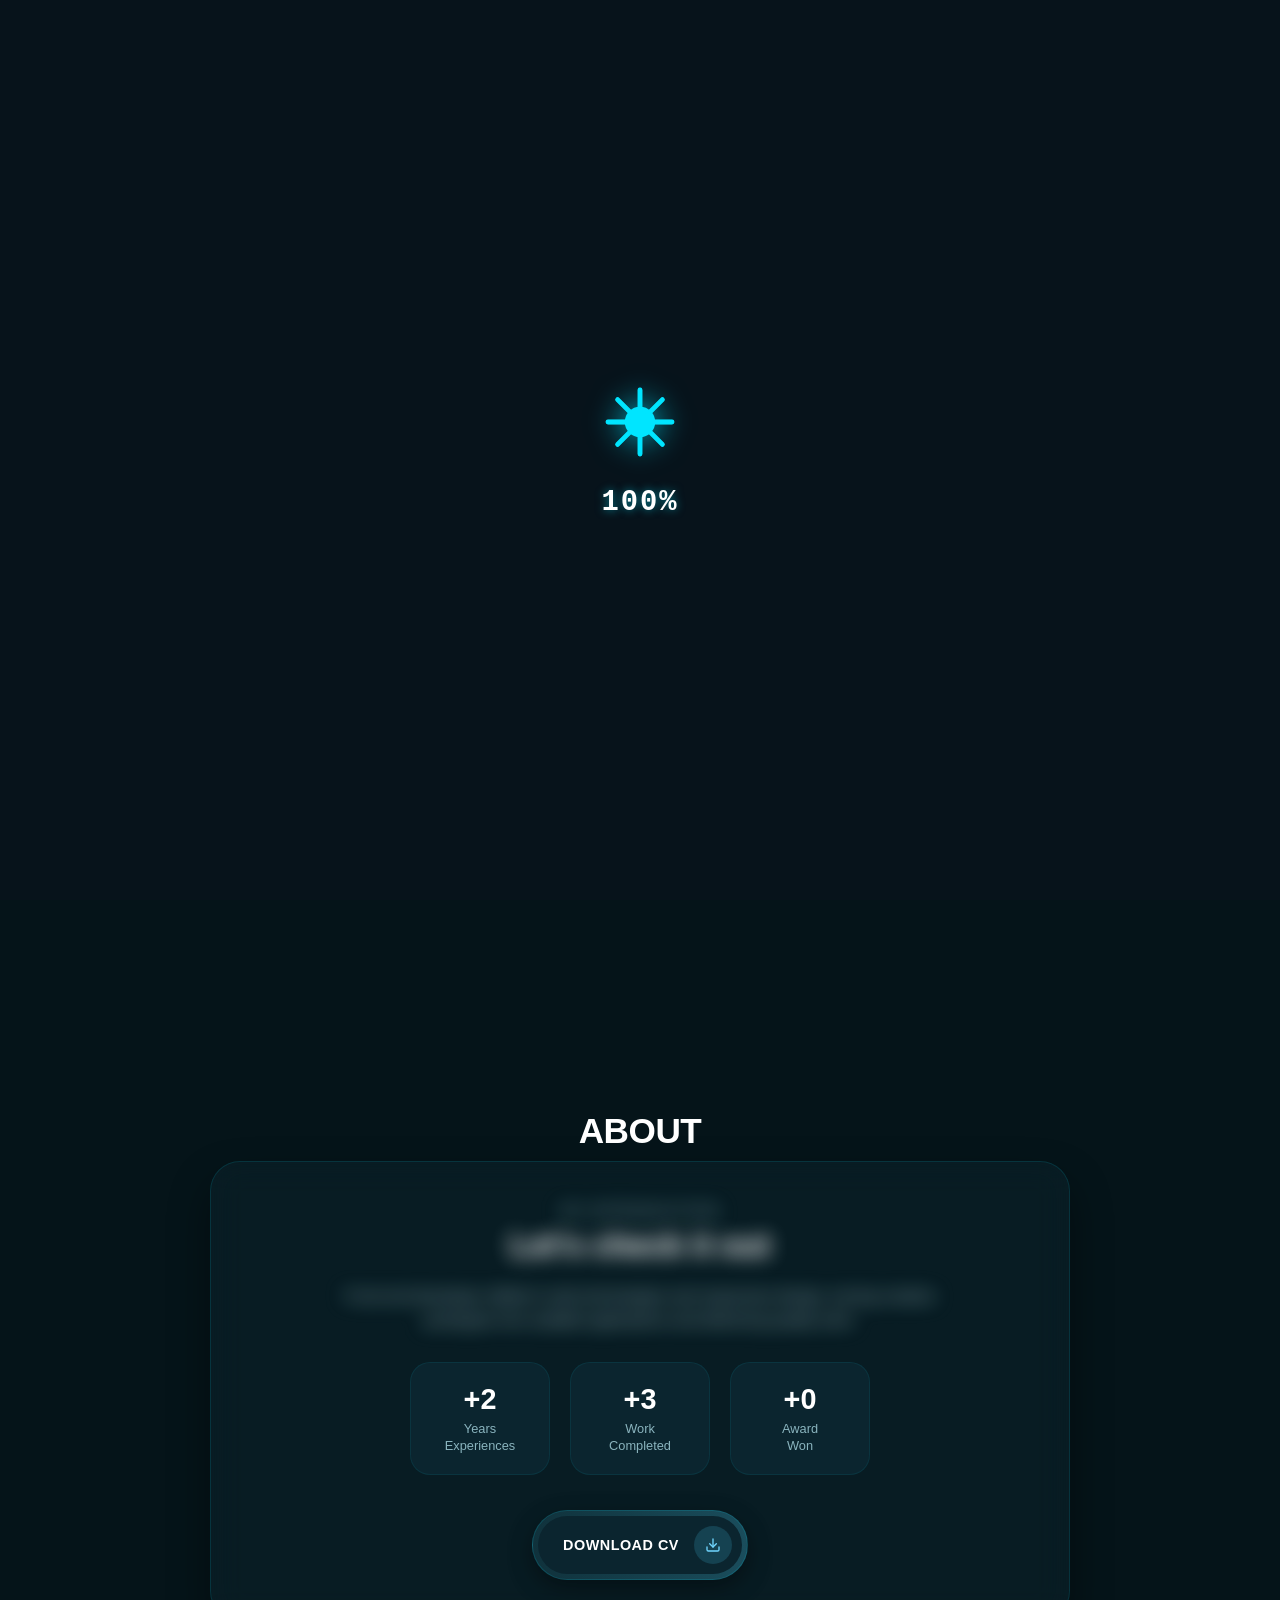
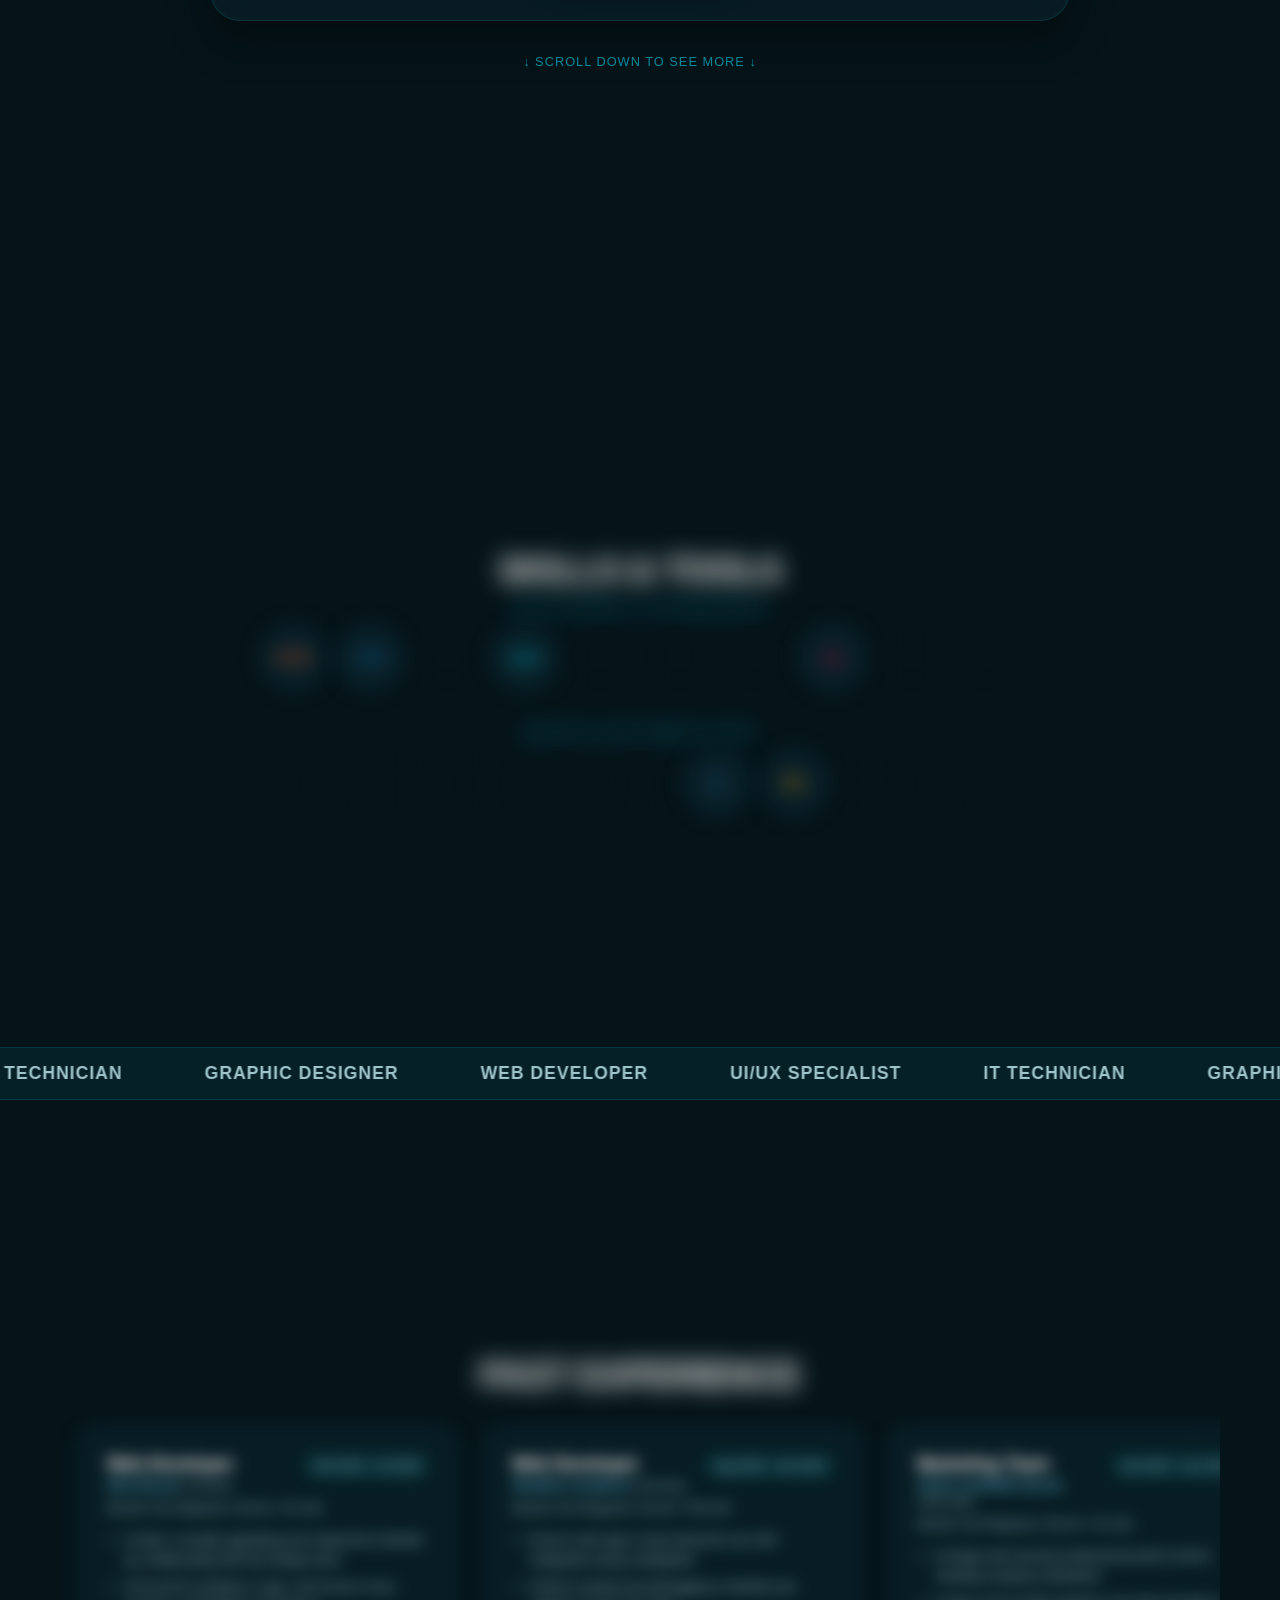
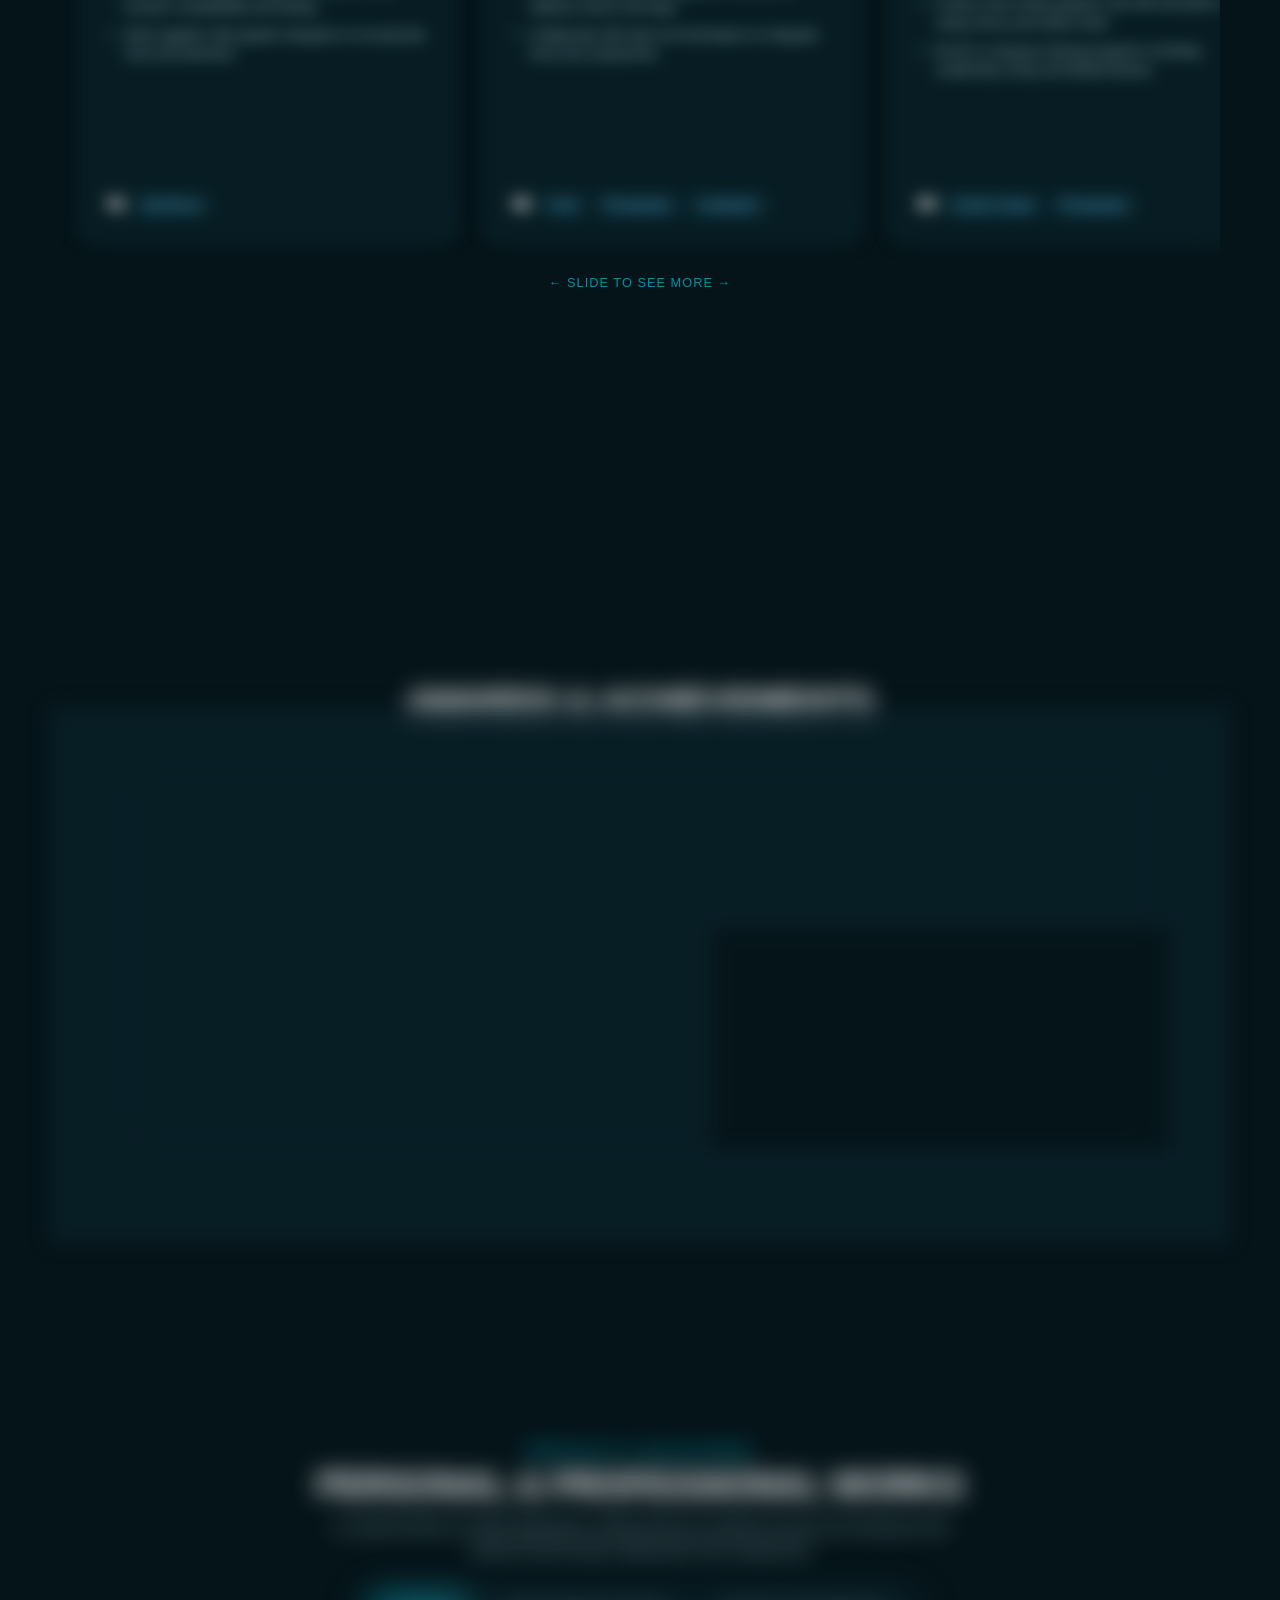
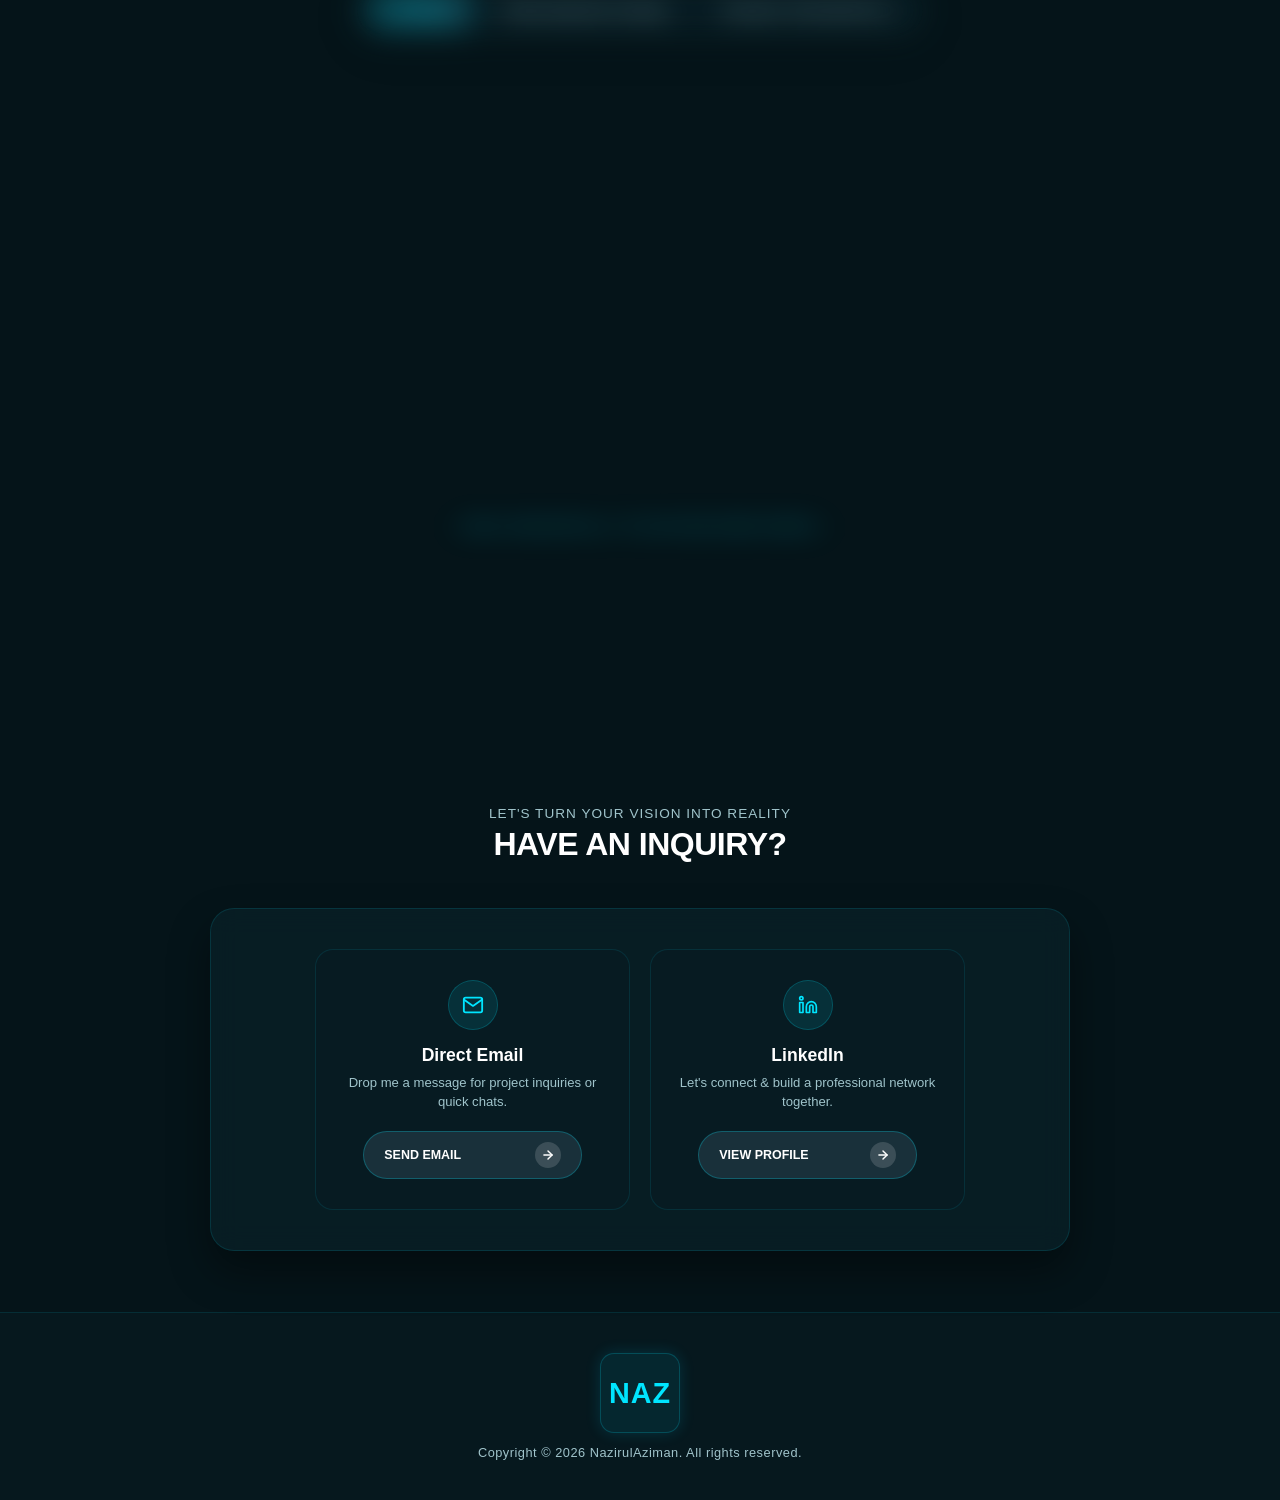
==== commit 17371e74: "image sharpen and project update" ====
--- a/index.html
+++ b/index.html
@@ -428,13 +428,12 @@
                     <!-- Project Card 1: DeClutter -->
                     <div class="project-card active-project" 
                         data-category="app" 
-                        data-images="/project/declutter0.png, /project/declutter1.jpg" 
-                        data-context="College Innovation Project • Core Frontend & UI/UX Developer"
-                        data-status="Case Study / Confidential Concept"
-                        data-challenge="Fast-fashion waste is accelerating at an alarming rate, and existing secondhand marketplaces lack seamless, intuitive mobile interfaces tailored specifically for peer-to-peer apparel trading."
-                        data-approach="Collaborated closely within our student development team to architect a sustainable pre-owned fashion platform. I focused on end-to-end UI/UX wireframing in Figma, building fluid navigation flows, item listing logic, category filtering systems, and secure user profile screens with accessible high-contrast dark mode aesthetics."
-                        data-outcome="Successfully delivered a fully interactive mobile application prototype that bridged sustainability goals with clean, user-friendly architecture, earning high academic commendation.">
-                        <div class="project-badge">College Archive</div>
+                        data-images="/project/declutter0.png, /project/declutter1.jpg"
+                        data-status="Final Year Project"
+                        data-challenge="Fast-fashion consumption is generating unprecedented textile waste globally, yet current secondhand trading platforms often suffer from clunky navigation, high friction during item listing, and overloaded interfaces that deter users from engaging in peer-to-peer apparel exchange."
+                        data-approach="Engineered a sustainable pre-owned fashion marketplace from concept to deployment over a rigorous 6-month capstone period. Working closely within our development team, I led the comprehensive UI/UX architecture in Figma—defining user flow diagrams, structuring multi-criteria category filtering, implementing secure profile management, and crafting an accessible high-contrast dark mode interface designed to maximize visual appeal."
+                        data-outcome="Successfully launched a fully interactive, production-ready mobile app prototype within our tight deadline. The platform seamlessly bridged sustainability goals with intuitive user experience principles, earning top academic commendation and serving as a standout portfolio milestone.">
+                        <div class="project-badge">Academic Showcase</div>
                         <div class="project-img-box">
                             <img src="/project/declutter0.png" alt="DeClutter Mobile Marketplace App" class="project-img">
                             <div class="img-overlay-hint"><span>Click for Case Study</span></div>
@@ -451,15 +450,14 @@
                     <!-- Project Card 2: Twitdown -->
                     <div class="project-card active-project" 
                         data-category="app" 
-                        data-images="/project/twitdown1.jpg, /project/twitdown.jpg" 
-                        data-context="College UI/UX Design Exercise • Collaborative Prototyping Lead"
-                        data-status="Design System Concept"
-                        data-challenge="Modern social platforms often suffer from cluttered interfaces, jarring state changes, and inconsistent dark-mode hierarchies that degrade user immersion."
-                        data-approach="Partnered with peers to conceptualize and build a comprehensive multi-state mobile social architecture from the ground up. Handled rigorous user flow mapping and advanced interactive prototyping in Figma covering complex authentication flows, dynamic home feeds, sliding navigation drawers, editing states, and real-time DM screens."
-                        data-outcome="Established a cohesive dark-mode design system and component library that streamlined user interactions and set a high benchmark for responsive mobile UI structuring.">
-                        <div class="project-badge">College Archive</div>
+                        data-images="/project/twitdown1.jpg, /project/twitdown.jpg"
+                        data-status="Academic Prototype"
+                        data-challenge="Modern social media platforms frequently present cluttered content hierarchies, jarring view transitions, and inconsistent dark-mode themes, resulting in visual fatigue and degraded user engagement across mobile viewports."
+                        data-approach="Collaborated in a team environment to architect a comprehensive multi-state mobile social application, marking our initial dive into hybrid framework development with Ionic. I spearheaded the end-to-end design system and interaction flow mapping in Figma, building seamless authentication sequences, dynamic home feeds, smooth sliding drawer menus, profile editors, and real-time messaging views."
+                        data-outcome="Delivered a responsive hybrid mobile prototype that established a cohesive, reusable dark-theme design library. The project successfully demonstrated our team's technical adaptability to new framework paradigms and set a high benchmark for structured mobile UI design.">
+                        <div class="project-badge">Academic Showcase</div>
                         <div class="project-img-box">
-                            <img src="/project/twitdown1.png" alt="Twitdown Mobile App UI" class="project-img">
+                            <img src="/project/twitdown1.jpg" alt="Twitdown Mobile App UI" class="project-img">
                             <div class="img-overlay-hint"><span>Click for Case Study</span></div>
                         </div>
                         <div class="project-info">
@@ -474,15 +472,14 @@
                     <!-- Project Card 3: Grillzen -->
                     <div class="project-card active-project" 
                         data-category="app" 
-                        data-images="/project/grillzen0.png, /project/grillzen1.jpg" 
-                        data-context="First Mobile Engineering Milestone • Team Developer"
+                        data-images="/project/grillzen0.png, /project/grillzen1.jpg"
                         data-status="Academic Prototype"
-                        data-challenge="Transitioning from traditional web layouts to cross-platform mobile environments presents steep learning curves regarding touch responsiveness, cart state management, and device performance."
-                        data-approach="Worked collaboratively using the Ionic framework to build a robust food-ordering application. Contributed heavily to responsive grid configuration, food catalog browsing trees, interactive cart state handlers, and smooth touch-friendly component integration across iOS and Android viewports."
-                        data-outcome="Delivered a fully functional cross-platform academic prototype that solidified our team's mastery over hybrid mobile development paradigms and state preservation.">
-                        <div class="project-badge">College Milestone</div>
+                        data-challenge="On-demand food delivery applications demand instant visual feedback, touch-optimized UI components, and reliable cart state management to prevent user confusion and reduce cart abandonment during ordering."
+                        data-approach="Building directly upon foundational Ionic framework experience, our team developed a streamlined food ordering and menu browsing mobile application. I focused on structuring responsive grid views for food catalogs, implementing dynamic item customization trees, building real-time cart state handlers, and ensuring fluid, low-latency UI responsiveness across diverse mobile viewports."
+                        data-outcome="Produced a polished, fully functional mobile prototype with robust state preservation and intuitive UX flows, further solidifying core technical competencies in cross-platform mobile development and UI optimization.">
+                        <div class="project-badge">Academic Showcase</div>
                         <div class="project-img-box">
-                            <img src="/project/grillzen0.png" alt="Grillzen Food Ordering App" class="project-img">
+                            <img src="/project/grillzen0.jpg" alt="Grillzen Food Ordering App" class="project-img">
                             <div class="img-overlay-hint"><span>Click for Case Study</span></div>
                         </div>
                         <div class="project-info">
@@ -497,9 +494,8 @@
                     <!-- Project Card 4: Islamic Mind -->
                     <div class="project-card active-project" 
                         data-category="web" 
-                        data-images="/project/im.png, /project/im1.png, /project/im2.png, /project/im3.png, /project/im4.png" 
-                        data-context="Professional Collaboration • MindTrex Academy Developer"
-                        data-status="NDA Protected / Enterprise Collaboration"
+                        data-images="/project/im.png, /project/im1.jpg"
+                        data-status="NDA Protected"
                         data-challenge="Building engaging, high-performance educational web applications for children requires balancing rich interactive media with clean code maintainability across distributed remote teams."
                         data-approach="Participated in high-level cross-border teamwork during my tenure at MindTrex Academy. Collaborated daily with an overseas programmer based in Indonesia via Google Meet and Zoom video syncs, aligning system architecture, executing frontend UI components, and managing synchronized remote code integration across shared repositories."
                         data-outcome="Successfully deployed a robust, immersive edtech web application that met enterprise production standards and demonstrated seamless international developer collaboration.">
@@ -600,8 +596,8 @@
     <!-- //Section 9 Start: Contact & Footer Section -->
     <div class="section-container" id="contact">
         <section class="contact-section">
-            <p class="contact-subtitle">BUILDING YOUR VISION</p>
-            <h2 class="section-title" style="font-size: 2rem; font-weight: 700; color: #ffffff; margin-bottom: 30px;">Reach out</h2>
+            <p class="contact-subtitle">LET'S TURN YOUR VISION INTO REALITY</p>
+            <h2 class="section-title" style="font-size: 2rem; font-weight: 700; color: #ffffff; margin-bottom: 30px;">HAVE AN INQUIRY?</h2>
             
             <div class="contact-card-wrapper">
                 <!-- 2-Column Grid inside the Glass Box -->
@@ -616,8 +612,8 @@
                                 <polyline points="22,6 12,13 2,6"></polyline>
                             </svg>
                         </div>
-                        <h4>Get in Touch</h4>
-                        <p class="contact-desc">Email Me :<br>aziman9345@gmail.com</p>
+                        <h4>Direct Email</h4>
+                        <p class="contact-desc">Drop me a message for project inquiries or quick chats.</p>
                         <a href="mailto:aziman9345@gmail.com" class="contact-action-btn">
                             <span>SEND EMAIL</span>
                             <div class="btn-arrow-icon">
@@ -640,9 +636,9 @@
                             </svg>
                         </div>
                         <h4>LinkedIn</h4>
-                        <p class="contact-desc">Let's connect & build<br>professional network !</p>
+                        <p class="contact-desc">Let's connect & build a professional network together.</p>
                         <a href="https://www.linkedin.com" target="_blank" class="contact-action-btn">
-                            <span>CONNECT</span>
+                            <span>VIEW PROFILE</span>
                             <div class="btn-arrow-icon">
                                 <svg width="14" height="14" viewBox="0 0 24 24" fill="none" stroke="currentColor" stroke-width="2.5" stroke-linecap="round" stroke-linejoin="round">
                                     <line x1="5" y1="12" x2="19" y2="12"></line>
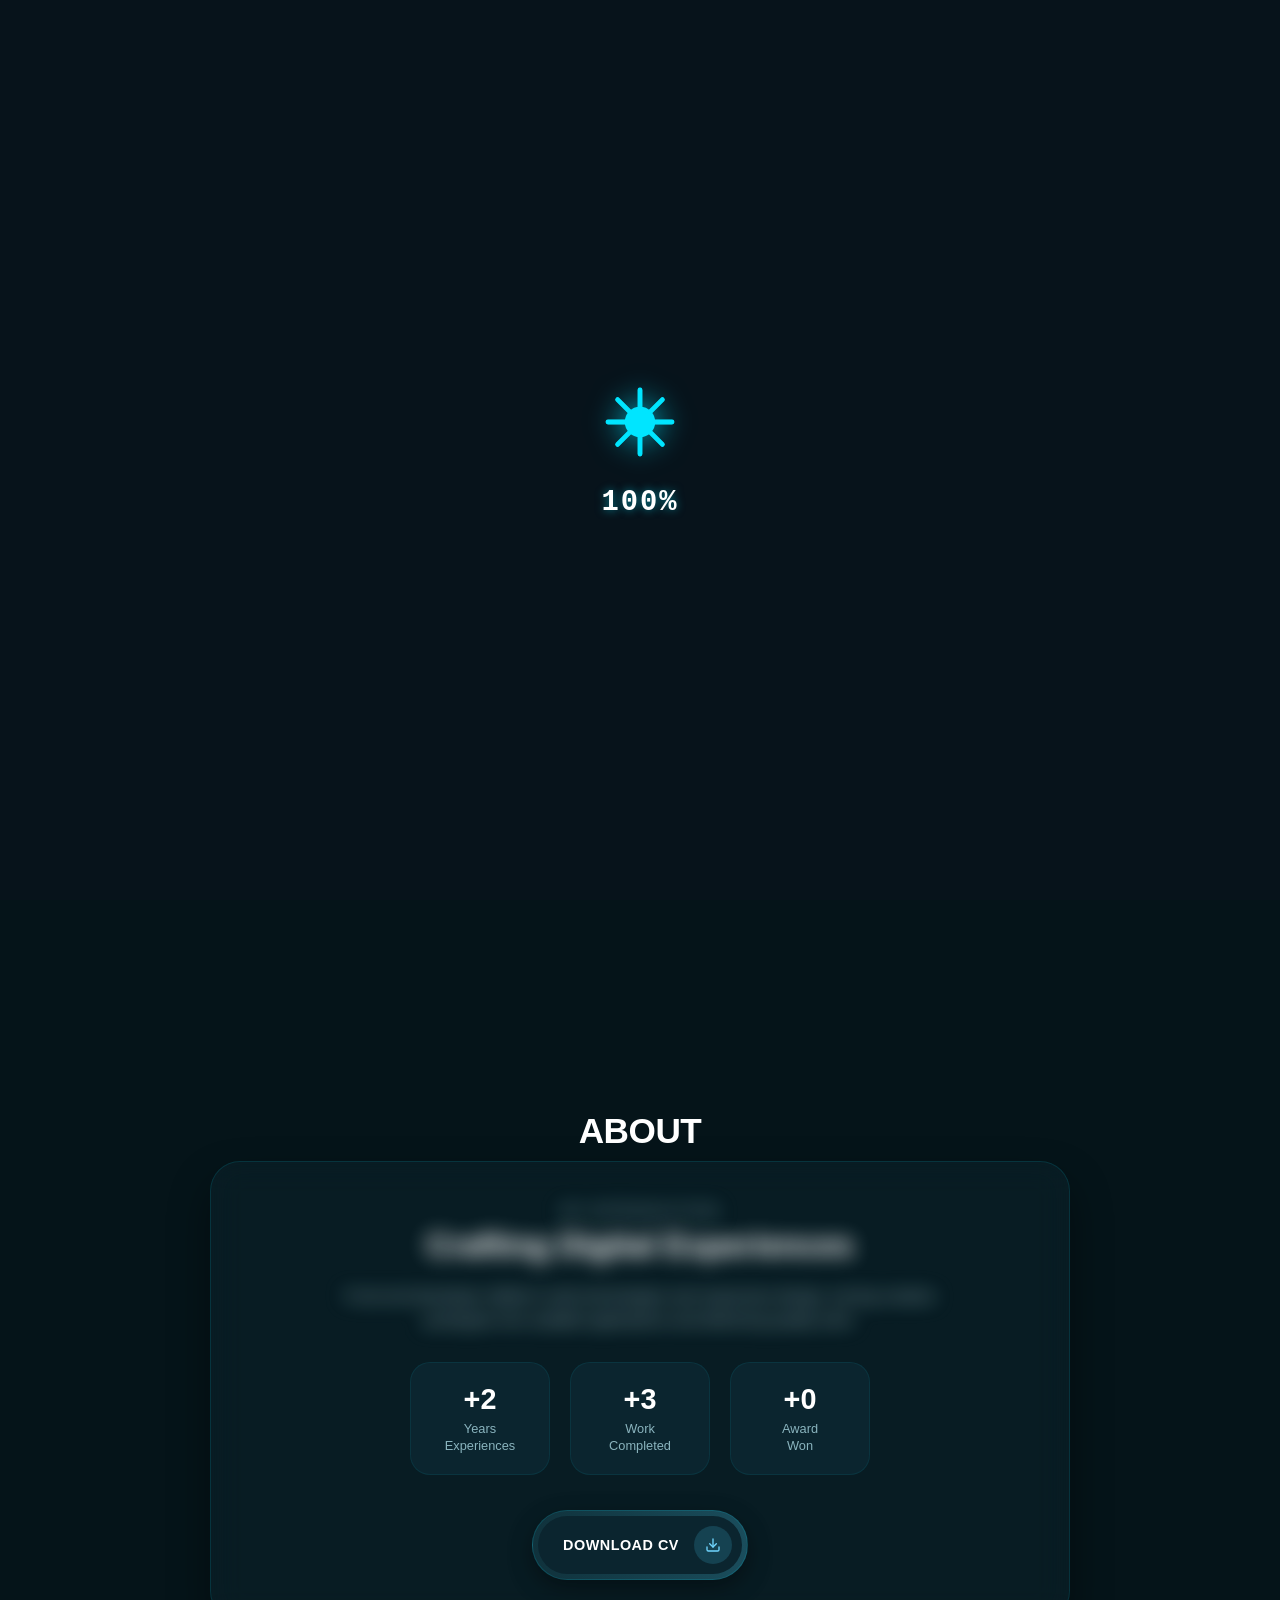
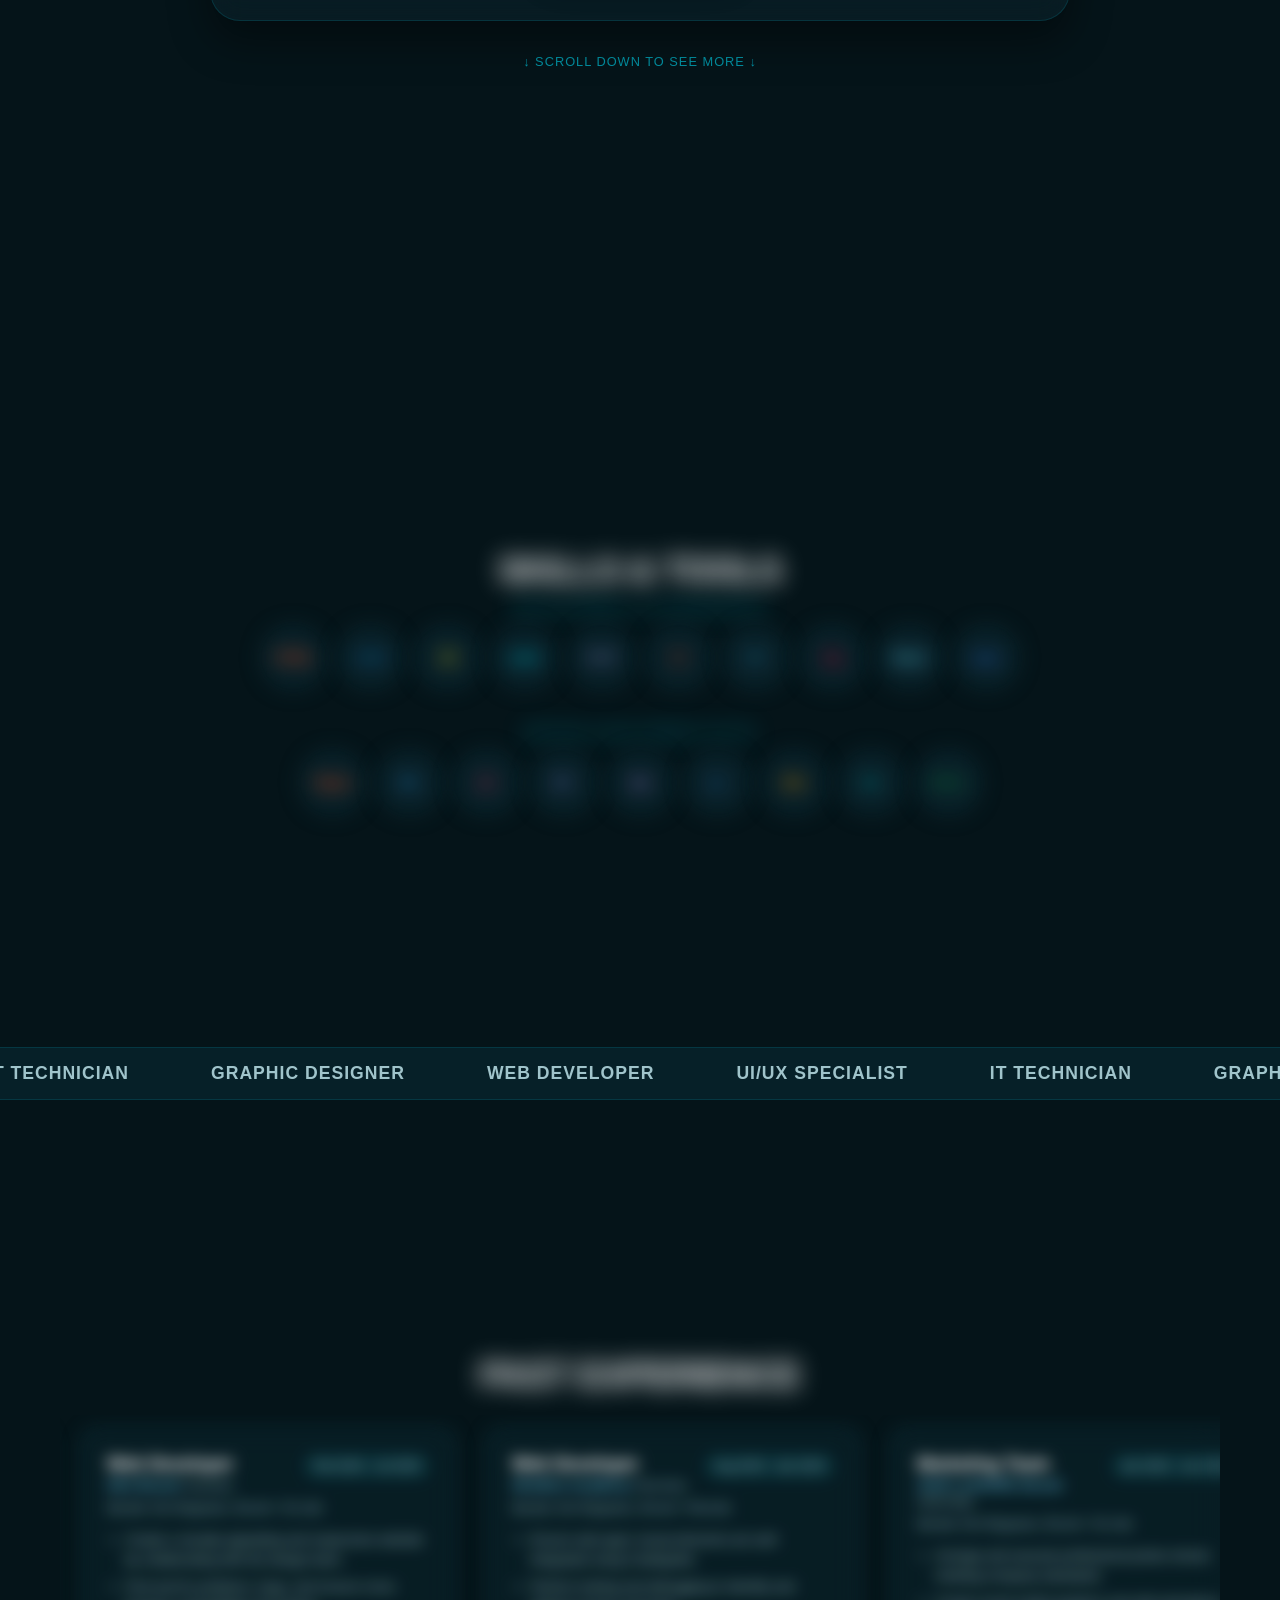
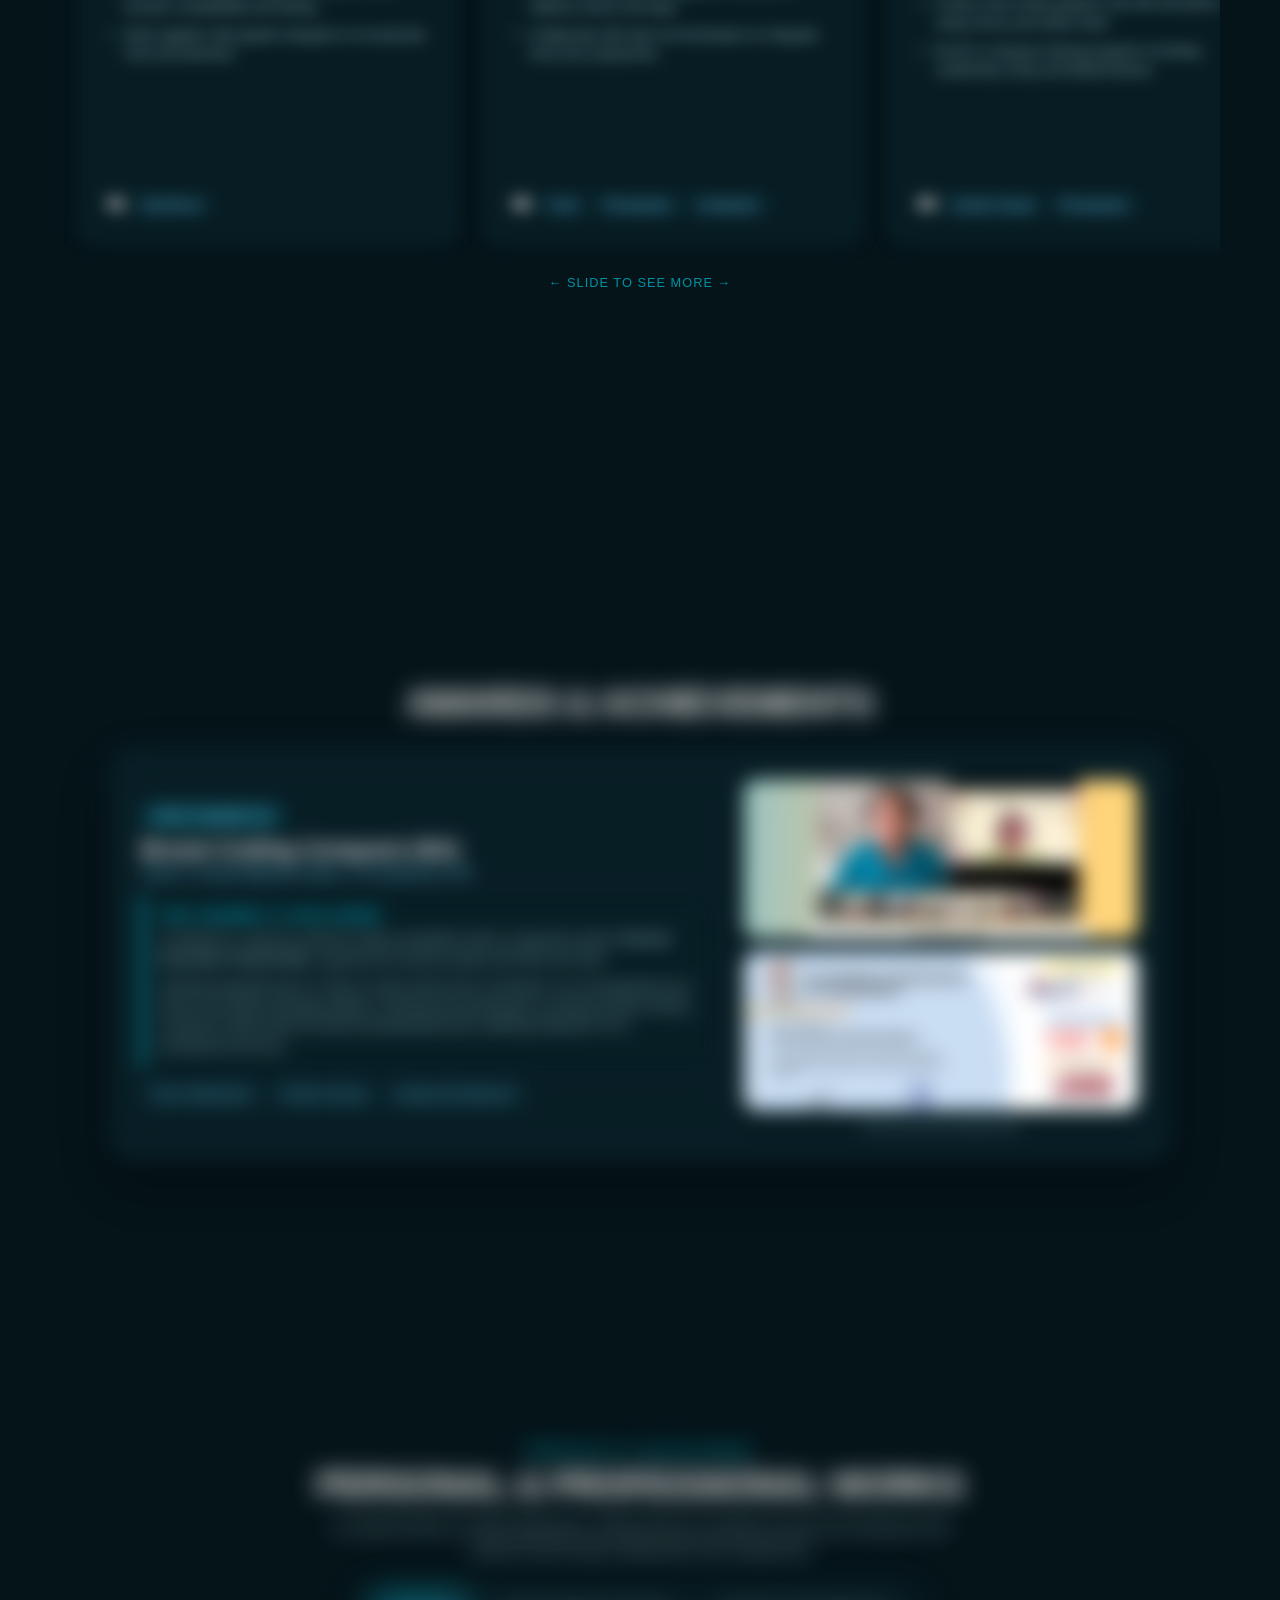
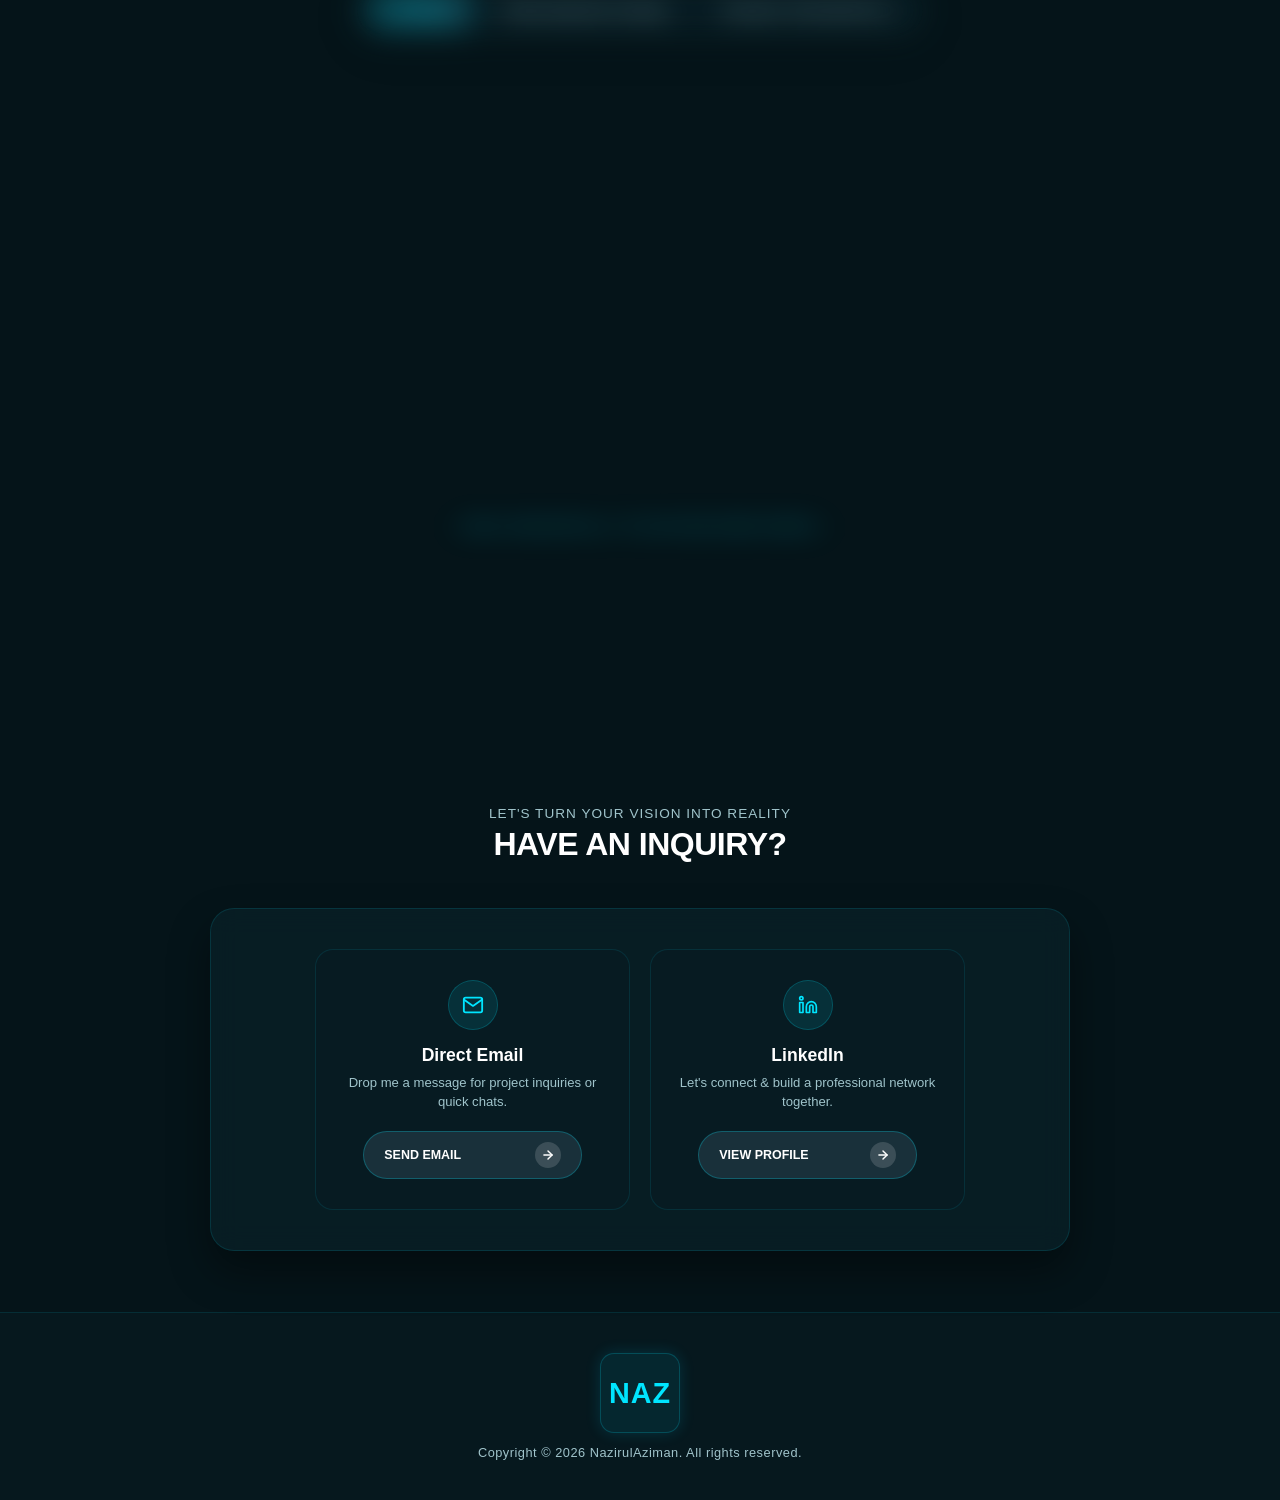
==== commit 75aec39e: "about texts changes" ====
--- a/index.html
+++ b/index.html
@@ -117,7 +117,7 @@
             <div class="about-card">
                 <div class="about-text-group">
                     <p class="about-subtitle">My Introduction</p>
-                    <h3 class="about-heading">Let's check it out</h3>
+                    <h3 class="about-heading">Crafting Digital Experiences</h3>
                     <p class="about-desc">
                         Front-end developer skilled in web technologies and responsive design, turning creative prototypes into scalable applications and delivering quality work.
                     </p>
